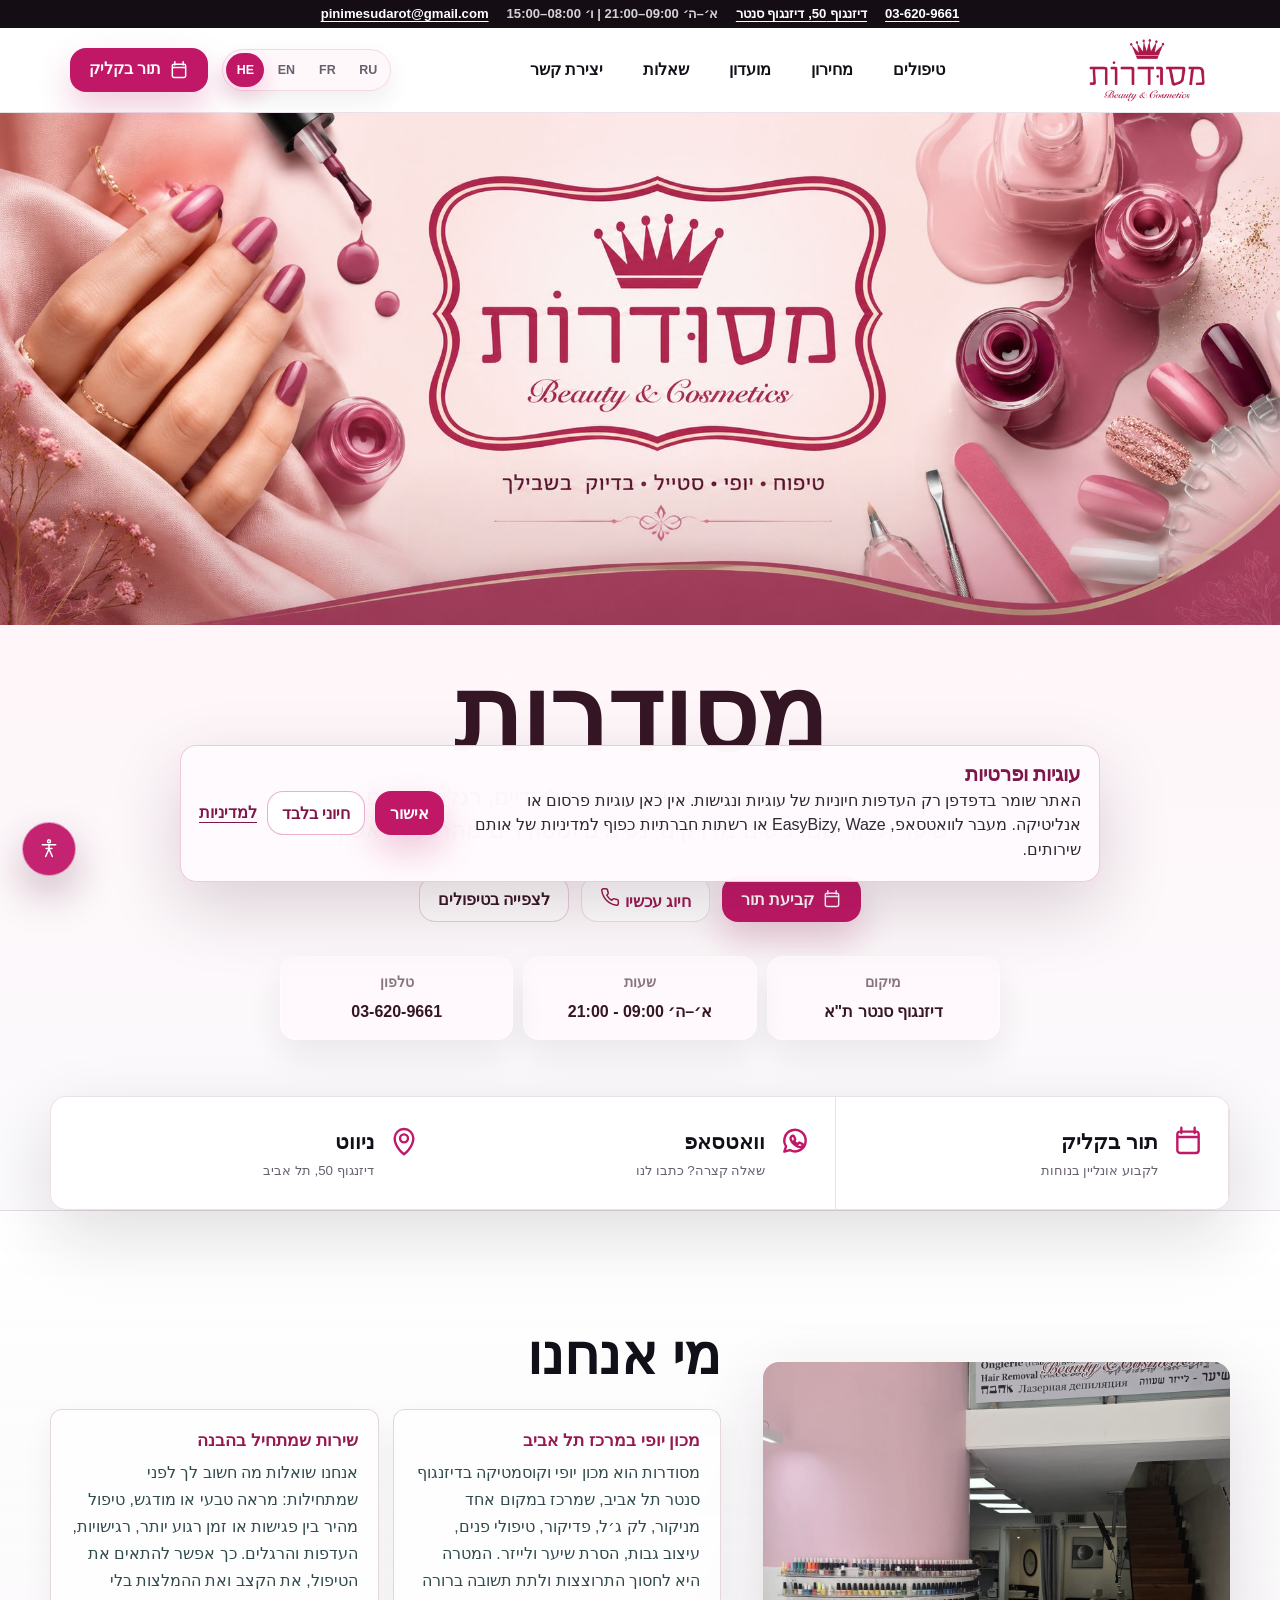
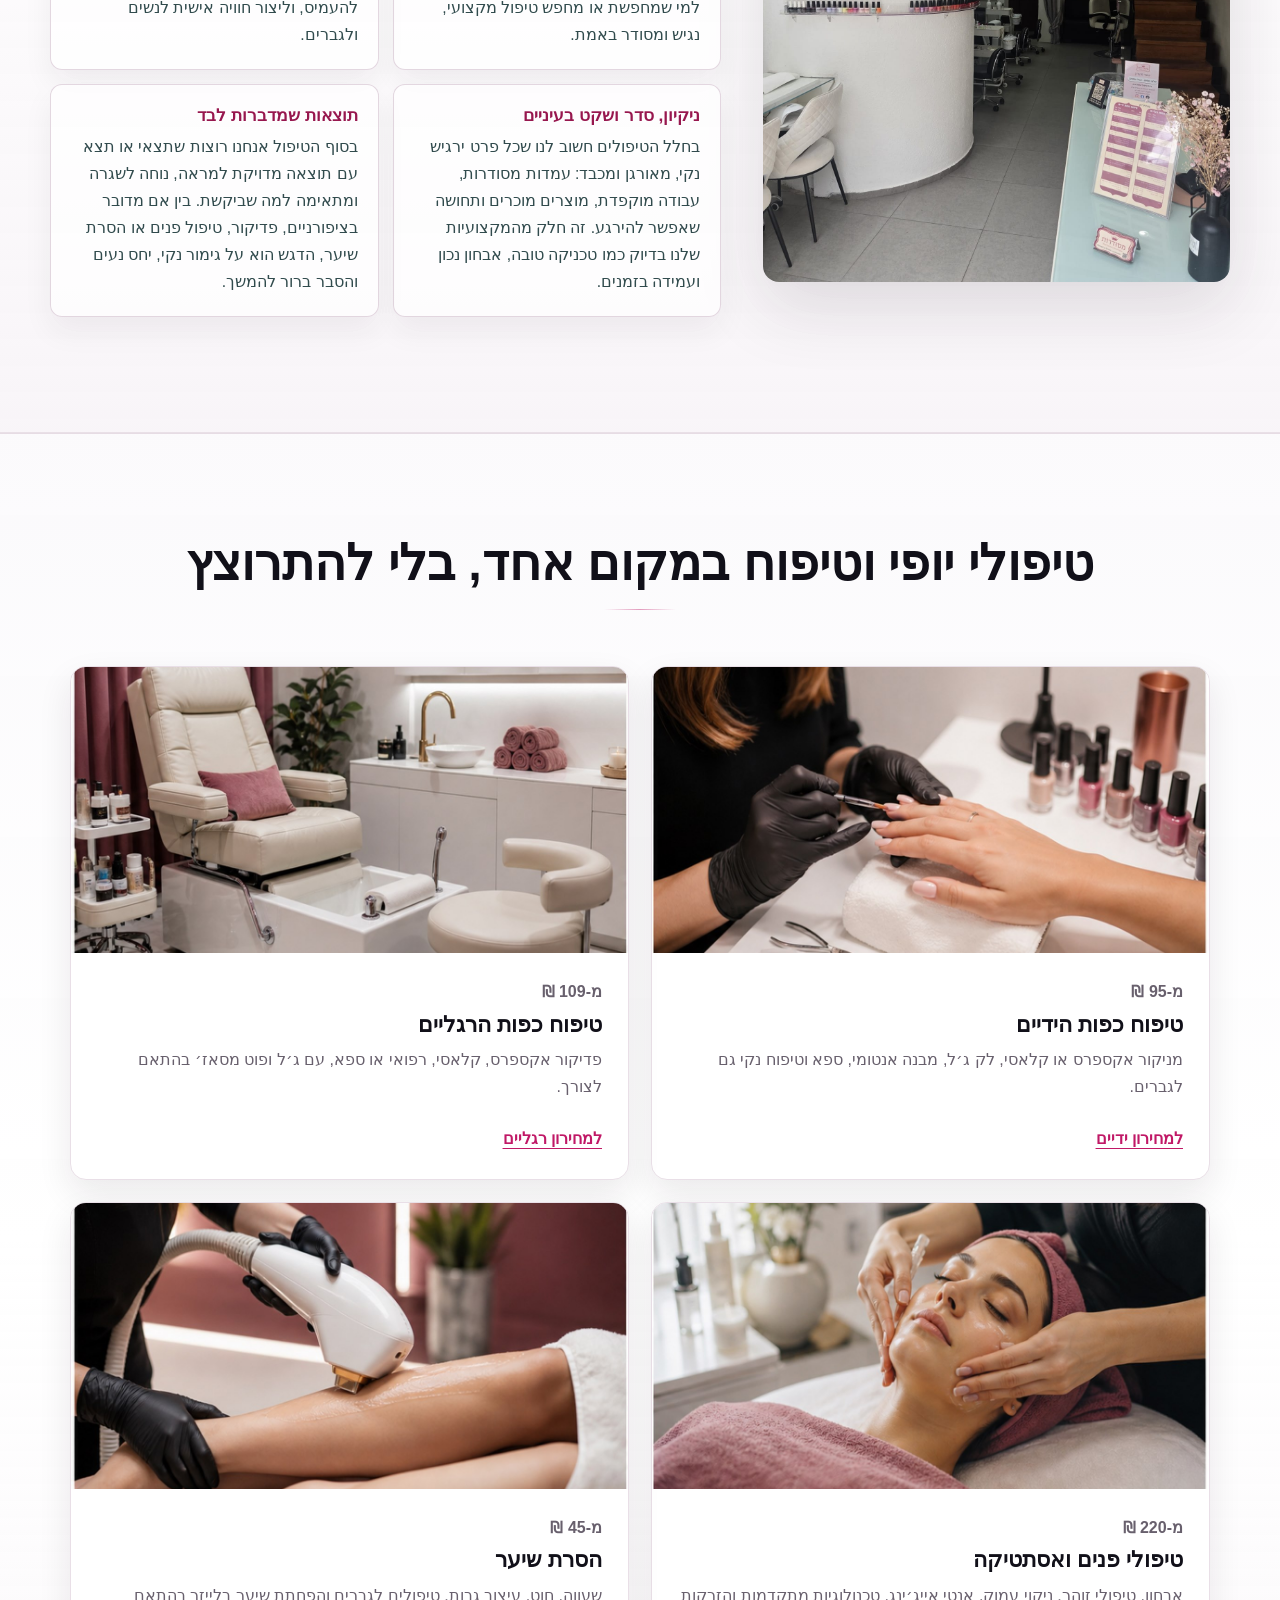
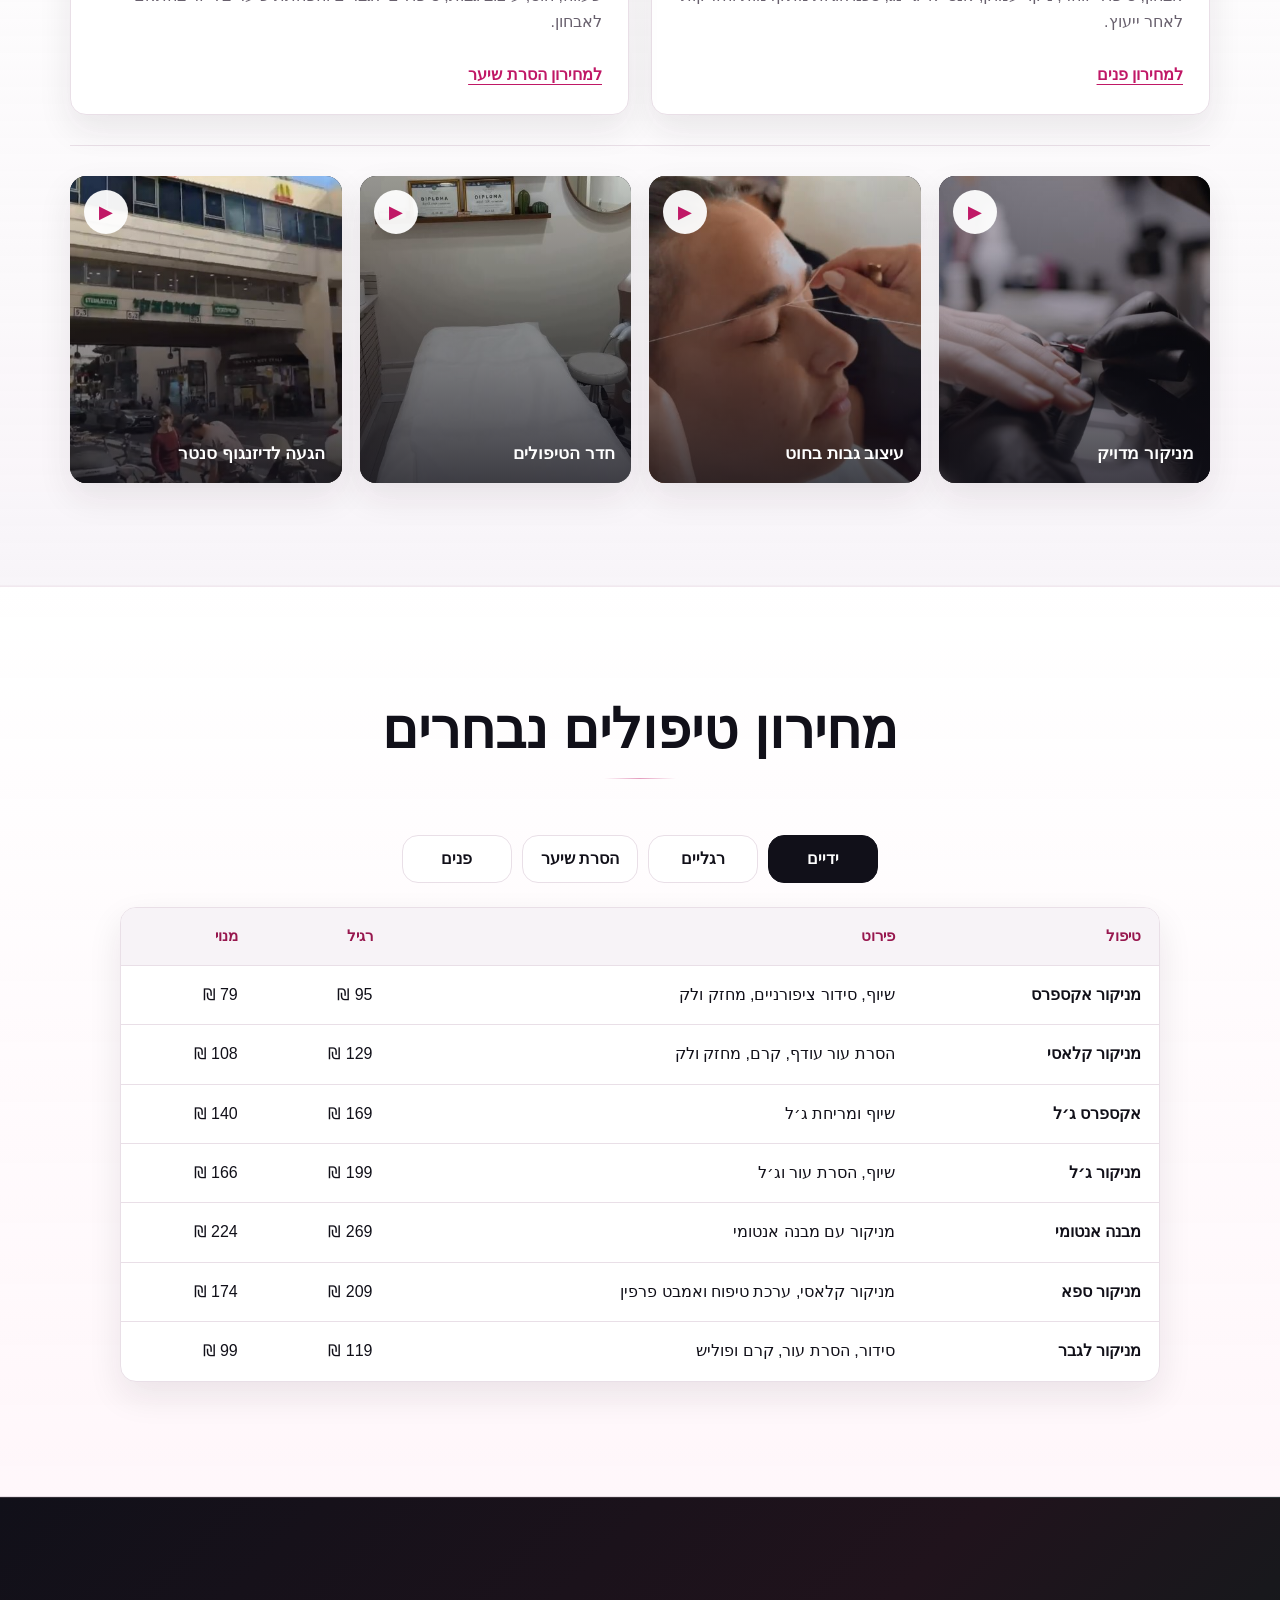
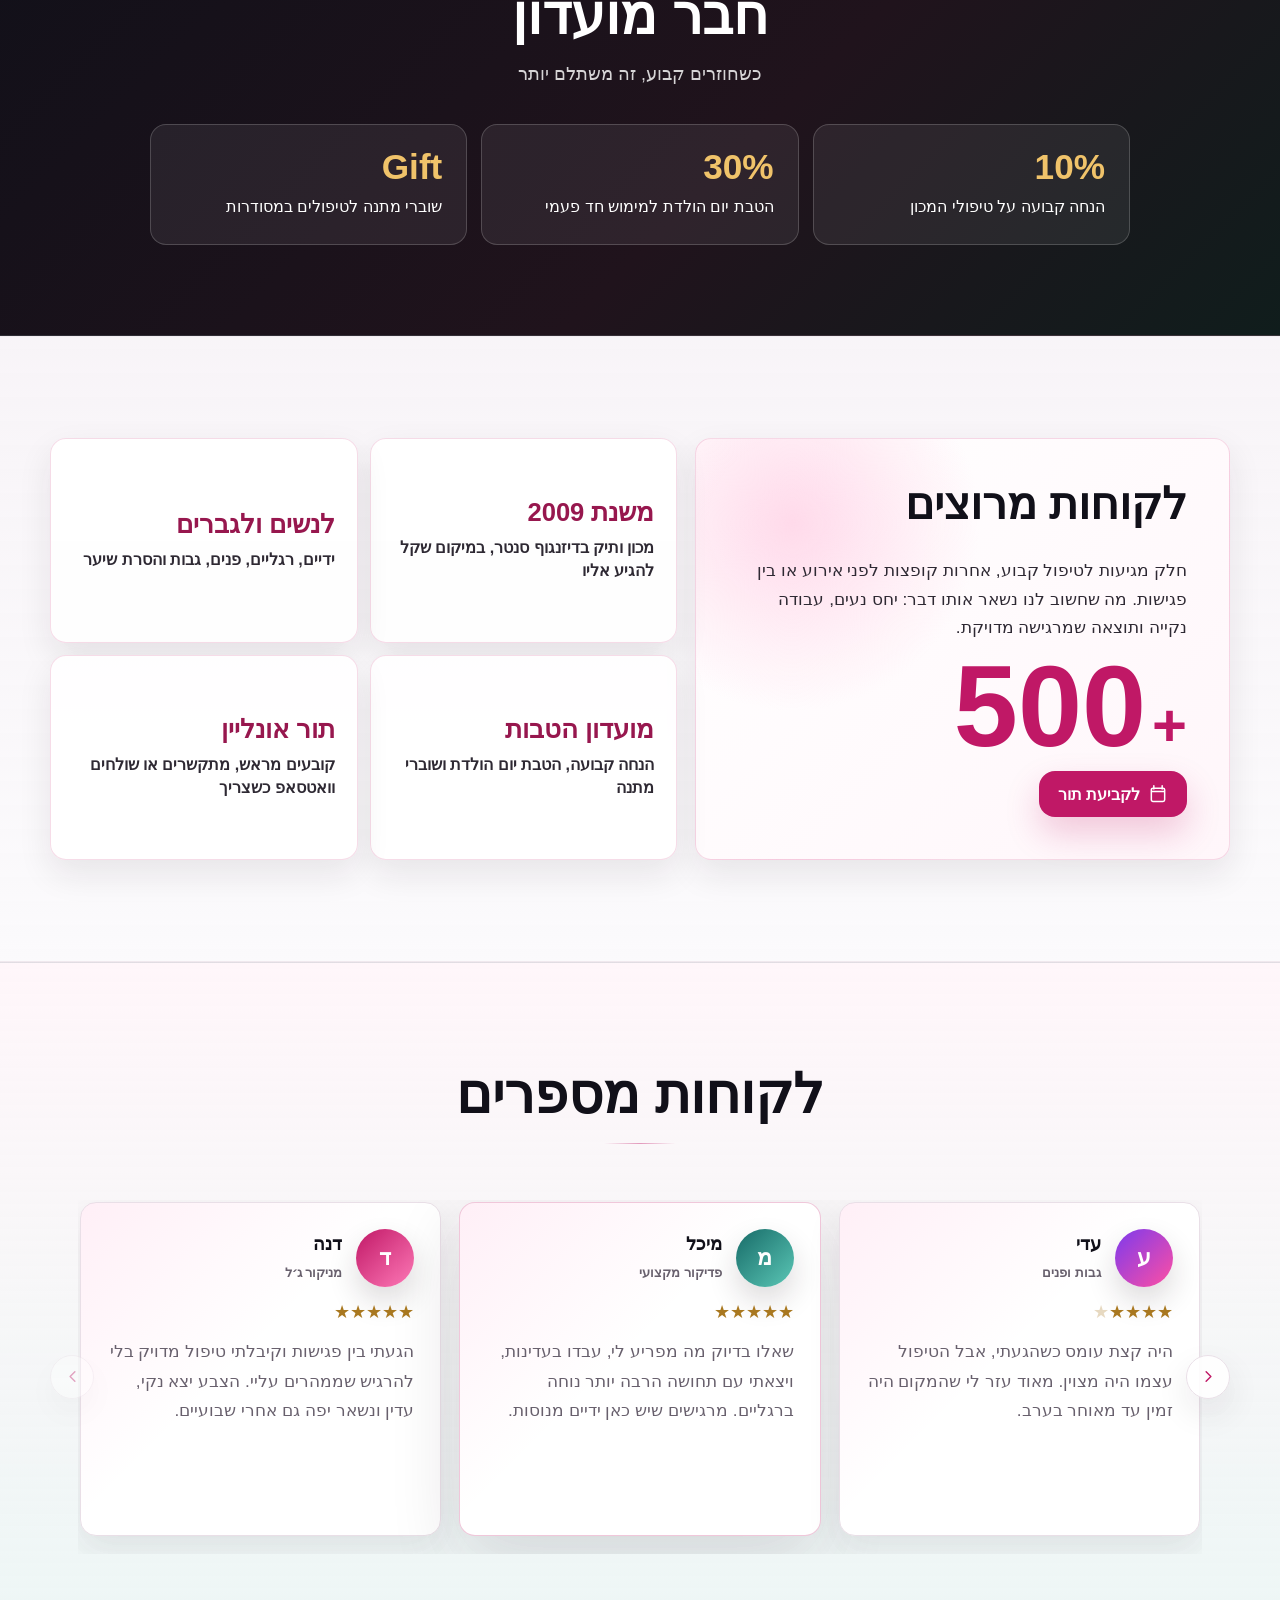
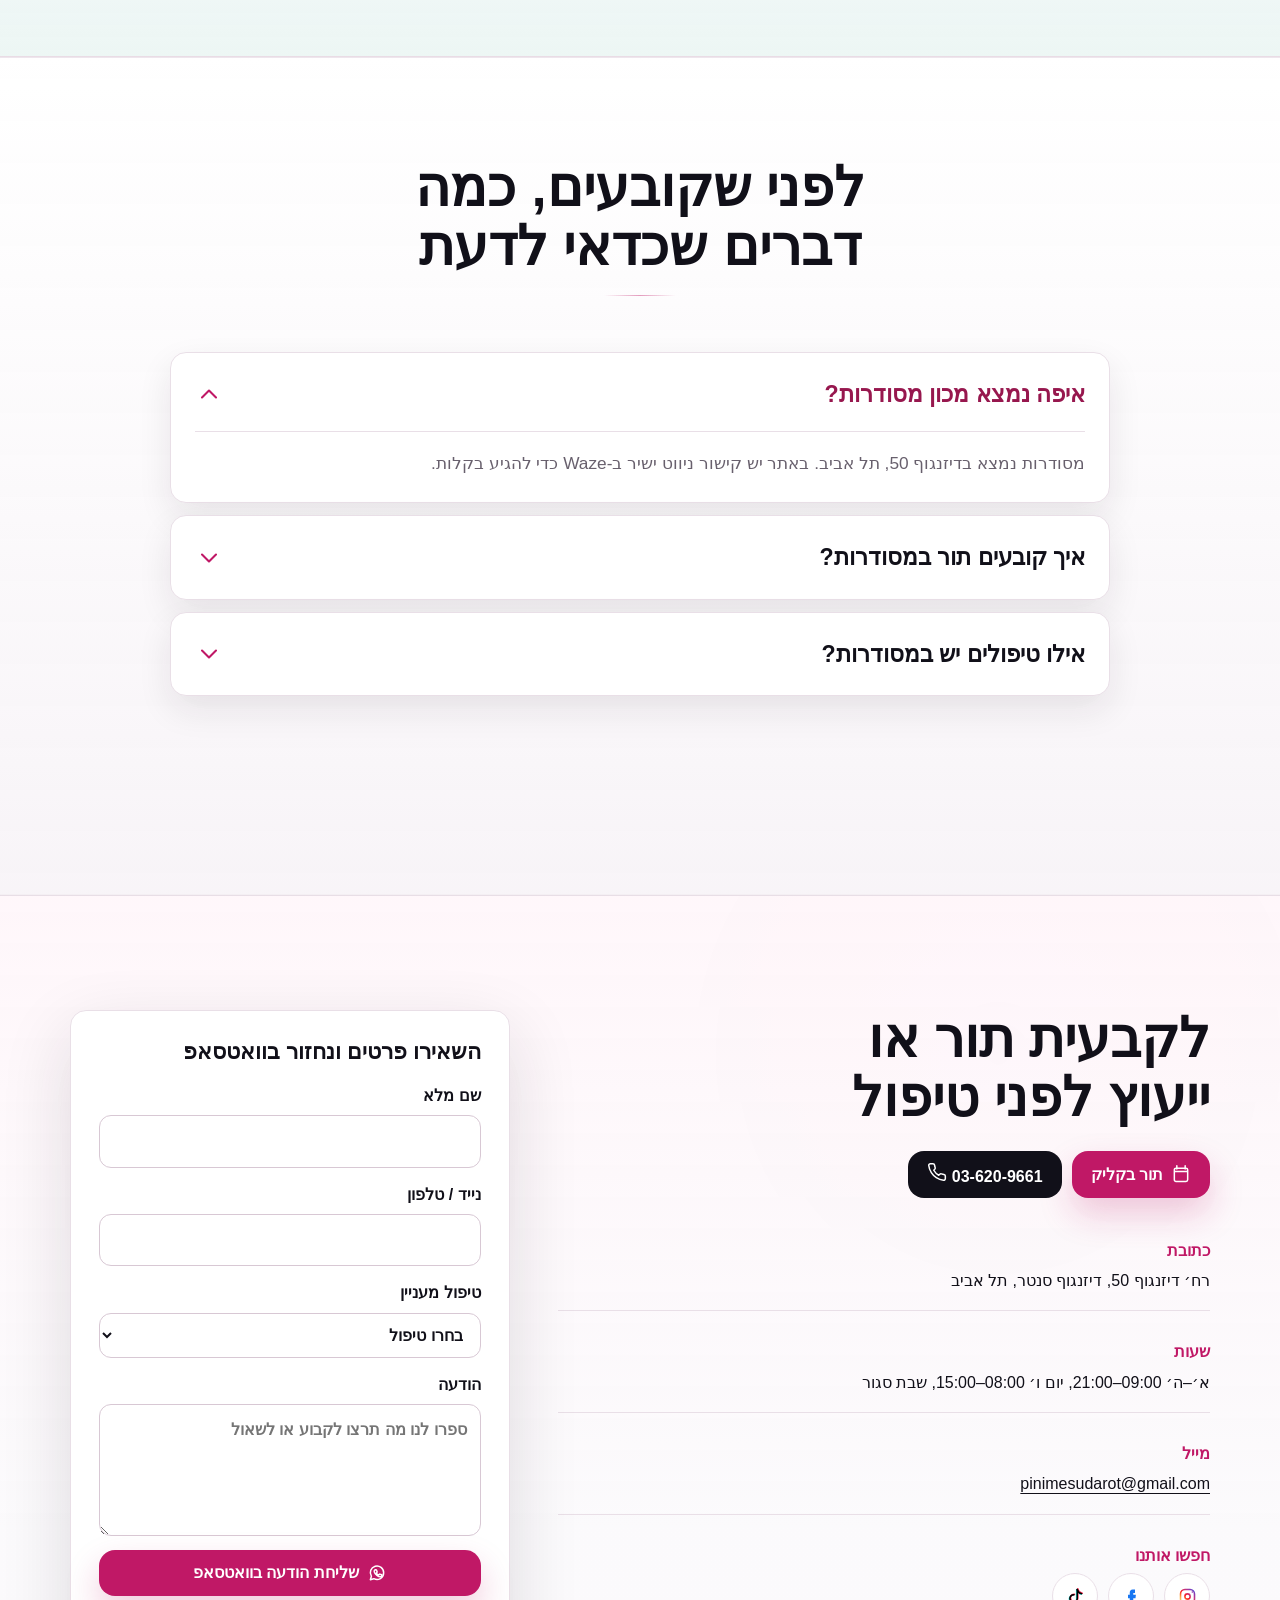
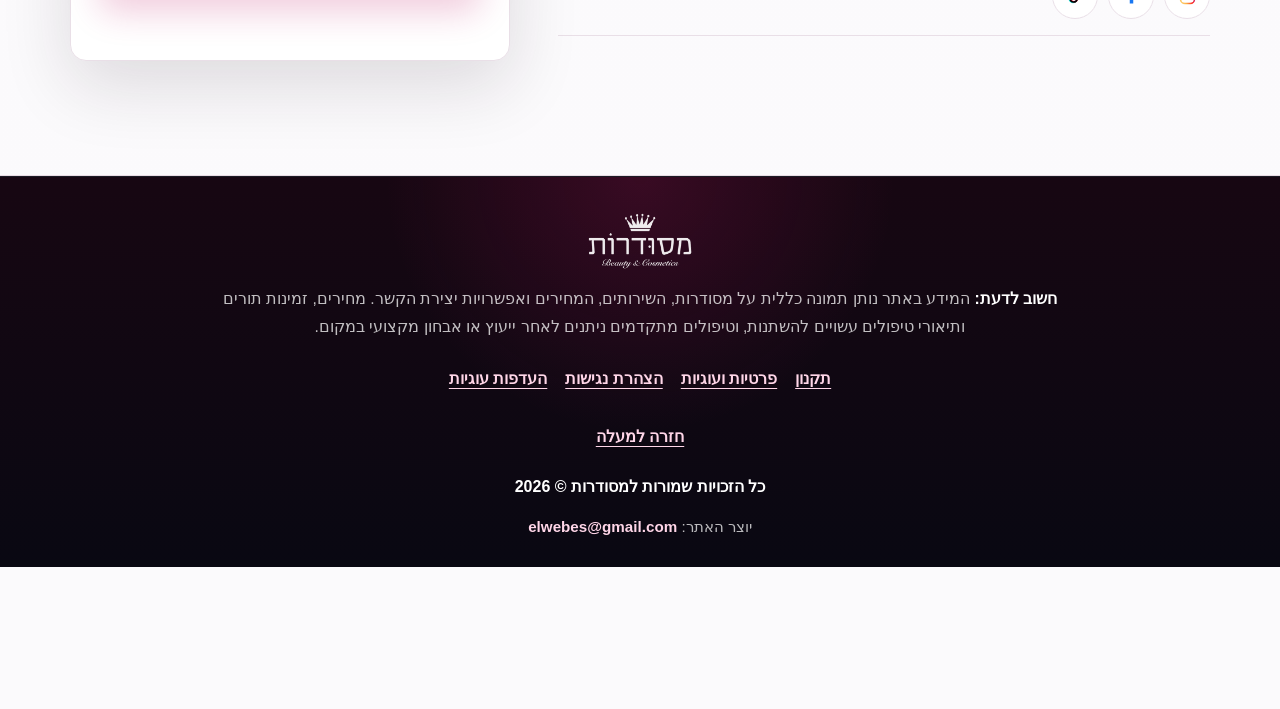
==== index.html @ 557cda4c "changed schedulelink" ====
<!doctype html>
<html lang="he" dir="rtl">
  <head>
    <meta charset="utf-8" />
    <meta name="viewport" content="width=device-width, initial-scale=1" />
    <title>מסודרות | מכון יופי וקוסמטיקה בדיזנגוף סנטר</title>
    <meta
      name="description"
      content="מסודרות Beauty & Cosmetics בדיזנגוף סנטר תל אביב: מניקור, פדיקור, טיפולי פנים, הסרת שיער ולייזר, עם מחירון ברור, ניווט מהיר וקביעת תור אונליין."
    />
    <meta name="robots" content="index, follow, max-image-preview:large" />
    <meta name="format-detection" content="telephone=yes" />
    <meta name="theme-color" content="#c01866" />
    <link
      rel="icon"
      type="image/png"
      href="assets/logo.png"
    />
    <link
      rel="apple-touch-icon"
      href="assets/logo.png"
    />
    <link rel="canonical" href="https://www.mesudarot-il.com/" />
    <link
      rel="alternate"
      hreflang="he"
      href="https://www.mesudarot-il.com/?lang=he"
    />
    <link
      rel="alternate"
      hreflang="en"
      href="https://www.mesudarot-il.com/?lang=en"
    />
    <link
      rel="alternate"
      hreflang="fr"
      href="https://www.mesudarot-il.com/?lang=fr"
    />
    <link
      rel="alternate"
      hreflang="ru"
      href="https://www.mesudarot-il.com/?lang=ru"
    />
    <link
      rel="alternate"
      hreflang="x-default"
      href="https://www.mesudarot-il.com/"
    />
    <meta property="og:locale" content="he_IL" />
    <meta property="og:locale:alternate" content="en_US" />
    <meta property="og:locale:alternate" content="fr_FR" />
    <meta property="og:locale:alternate" content="ru_RU" />
    <meta property="og:type" content="business.business" />
    <meta property="og:site_name" content="מסודרות Beauty & Cosmetics" />
    <meta
      property="og:title"
      content="מסודרות | מכון יופי וקוסמטיקה בדיזנגוף סנטר"
    />
    <meta
      property="og:description"
      content="מכון יופי וקוסמטיקה בתל אביב לטיפולי מניקור, פדיקור, פנים, הסרת שיער ולייזר, עם אפשרות לקביעת תור אונליין."
    />
    <meta property="og:url" content="https://www.mesudarot-il.com/" />
    <meta
      property="og:image"
      content="https://www.mesudarot-il.com/assets/mesudarot-place.jpeg"
    />
    <meta
      property="og:image:alt"
      content="חלל מכון מסודרות בדיזנגוף סנטר תל אביב"
    />
    <meta name="twitter:card" content="summary_large_image" />
    <meta
      name="twitter:title"
      content="מסודרות | מכון יופי וקוסמטיקה בדיזנגוף סנטר"
    />
    <meta
      name="twitter:description"
      content="טיפולי מניקור, פדיקור, פנים, הסרת שיער ולייזר בדיזנגוף סנטר תל אביב."
    />
    <meta
      name="twitter:image"
      content="https://www.mesudarot-il.com/assets/mesudarot-place.jpeg"
    />
    <link rel="stylesheet" href="styles.css?v=20260524-menu-row" />
    <script defer src="i18n.js?v=20260524-menu-row"></script>
    <script defer src="script.js?v=20260524-menu-row"></script>
    <script type="application/ld+json">
      {
        "@context": "https://schema.org",
        "@graph": [
          {
            "@type": "BeautySalon",
            "@id": "https://www.mesudarot-il.com/#business",
            "name": "מסודרות Beauty & Cosmetics",
            "alternateName": "מסודרות",
            "url": "https://www.mesudarot-il.com/",
            "logo": "https://www.mesudarot-il.com/assets/logo.png",
            "image": [
              "https://www.mesudarot-il.com/assets/mesudarot-place.jpeg",
              "https://www.mesudarot-il.com/assets/hero.jpeg",
              "https://www.mesudarot-il.com/assets/generated/service-hands-ai.jpg"
            ],
            "description": "מסודרות הוא מכון יופי וקוסמטיקה בדיזנגוף סנטר תל אביב, עם טיפולי מניקור, פדיקור, פנים, הסרת שיער, לייזר ומועדון הטבות.",
            "telephone": "03-6209661",
            "email": "pinimesudarot@gmail.com",
            "priceRange": "₪₪",
            "address": {
              "@type": "PostalAddress",
              "streetAddress": "דיזנגוף 50, דיזנגוף סנטר",
              "addressLocality": "תל אביב",
              "addressCountry": "IL"
            },
            "geo": {
              "@type": "GeoCoordinates",
              "latitude": 32.0751081,
              "longitude": 34.7749424
            },
            "hasMap": "https://ul.waze.com/ul?place=ChIJacF6ZIBLHRURmZXn_OFNzqs&ll=32.07510810%2C34.77494240&navigate=yes",
            "areaServed": {
              "@type": "City",
              "name": "תל אביב"
            },
            "openingHoursSpecification": [
              {
                "@type": "OpeningHoursSpecification",
                "dayOfWeek": [
                  "Sunday",
                  "Monday",
                  "Tuesday",
                  "Wednesday",
                  "Thursday"
                ],
                "opens": "09:00",
                "closes": "21:00"
              },
              {
                "@type": "OpeningHoursSpecification",
                "dayOfWeek": "Friday",
                "opens": "08:00",
                "closes": "15:00"
              }
            ],
            "makesOffer": [
              {
                "@type": "Offer",
                "itemOffered": { "@type": "Service", "name": "מניקור ולק ג׳ל" }
              },
              {
                "@type": "Offer",
                "itemOffered": { "@type": "Service", "name": "פדיקור" }
              },
              {
                "@type": "Offer",
                "itemOffered": {
                  "@type": "Service",
                  "name": "טיפולי פנים וקוסמטיקה"
                }
              },
              {
                "@type": "Offer",
                "itemOffered": {
                  "@type": "Service",
                  "name": "הסרת שיער ולייזר"
                }
              }
            ],
            "sameAs": [
              "https://www.instagram.com/mesudarot_tel_aviv/",
              "https://www.facebook.com/mesudarot.il/",
              "https://www.tiktok.com/@mesudarot_beauty_salon",
              "https://www.youtube.com/channel/UC_KVL5MOTOtQmozoBdE3ufA",
              "https://easy.co.il/page/5495880"
            ]
          },
          {
            "@type": "WebSite",
            "@id": "https://www.mesudarot-il.com/#website",
            "url": "https://www.mesudarot-il.com/",
            "name": "מסודרות Beauty & Cosmetics",
            "inLanguage": "he-IL",
            "publisher": { "@id": "https://www.mesudarot-il.com/#business" }
          },
          {
            "@type": "FAQPage",
            "@id": "https://www.mesudarot-il.com/#faq",
            "inLanguage": "he-IL",
            "mainEntity": [
              {
                "@type": "Question",
                "name": "איפה נמצא מכון מסודרות?",
                "acceptedAnswer": {
                  "@type": "Answer",
                  "text": "מסודרות נמצא בדיזנגוף 50, בתוך דיזנגוף סנטר תל אביב. באתר יש קישור ניווט ישיר ב-Waze כדי להגיע בקלות."
                }
              },
              {
                "@type": "Question",
                "name": "איך קובעים תור במסודרות?",
                "acceptedAnswer": {
                  "@type": "Answer",
                  "text": "אפשר לקבוע תור אונליין דרך כפתור תור בקליק, להתקשר למספר 03-620-9661 או לשלוח לנו הודעת וואטסאפ."
                }
              },
              {
                "@type": "Question",
                "name": "אילו טיפולים יש במסודרות?",
                "acceptedAnswer": {
                  "@type": "Answer",
                  "text": "במסודרות תמצאו מניקור, לק ג׳ל, פדיקור, טיפולי פנים, הסרת שיער, לייזר, עיצוב גבות וטיפולי טיפוח לנשים ולגברים."
                }
              },
              {
                "@type": "Question",
                "name": "מה שעות הפעילות של מסודרות?",
                "acceptedAnswer": {
                  "@type": "Answer",
                  "text": "שעות הפעילות הן ראשון עד חמישי 09:00–21:00, יום שישי 08:00–15:00, ושבת סגור."
                }
              }
            ]
          }
        ]
      }
    </script>
  </head>
  <body>
    <svg class="sprite" aria-hidden="true" focusable="false">
      <defs>
        <linearGradient
          id="instagram-gradient"
          x1="4"
          y1="20"
          x2="20"
          y2="4"
          gradientUnits="userSpaceOnUse"
        >
          <stop offset="0" stop-color="#ffdc80" />
          <stop offset="0.22" stop-color="#fcaf45" />
          <stop offset="0.45" stop-color="#fd1d1d" />
          <stop offset="0.68" stop-color="#c13584" />
          <stop offset="0.86" stop-color="#833ab4" />
          <stop offset="1" stop-color="#405de6" />
        </linearGradient>
      </defs>
      <symbol id="icon-calendar" viewBox="0 0 24 24">
        <path
          d="M7 2v4M17 2v4M4 9h16M6 5h12a2 2 0 0 1 2 2v12a2 2 0 0 1-2 2H6a2 2 0 0 1-2-2V7a2 2 0 0 1 2-2Z"
        />
      </symbol>
      <symbol id="icon-phone" viewBox="0 0 24 24">
        <path
          d="M22 16.9v3a2 2 0 0 1-2.2 2 19.8 19.8 0 0 1-8.6-3.1 19.4 19.4 0 0 1-6-6A19.8 19.8 0 0 1 2.1 4.2 2 2 0 0 1 4.1 2h3a2 2 0 0 1 2 1.7c.1 1 .4 2 .7 2.9a2 2 0 0 1-.5 2.1L8.1 9.9a16 16 0 0 0 6 6l1.2-1.2a2 2 0 0 1 2.1-.5c.9.3 1.9.6 2.9.7a2 2 0 0 1 1.7 2Z"
        />
      </symbol>
      <symbol id="icon-map" viewBox="0 0 24 24">
        <path d="M12 22s7-5.2 7-12a7 7 0 1 0-14 0c0 6.8 7 12 7 12Z" />
        <path d="M12 13a3 3 0 1 0 0-6 3 3 0 0 0 0 6Z" />
      </symbol>
      <symbol id="icon-whatsapp" viewBox="0 0 24 24">
        <path d="M20 11.8a8 8 0 0 1-11.8 7L4 20l1.3-4A8 8 0 1 1 20 11.8Z" />
        <path
          d="M9.3 8.7c.2-.5.5-.6.8-.6h.6c.2 0 .5.1.6.5l.8 1.8c.1.3.1.5-.1.7l-.5.6a.5.5 0 0 0 0 .6c.4.8 1.1 1.5 2.1 2 .2.1.4.1.6-.1l.7-.8c.2-.2.5-.3.8-.1l1.7.8c.4.2.5.4.5.7-.1.7-.8 1.6-1.5 1.7-1 .2-2.6-.2-4.5-1.7-1.7-1.3-2.9-3-3.2-4.2-.2-.8.1-1.6.6-1.9Z"
        />
      </symbol>
      <symbol id="icon-spark" viewBox="0 0 24 24">
        <path
          d="M12 3l1.8 5.2L19 10l-5.2 1.8L12 17l-1.8-5.2L5 10l5.2-1.8L12 3Z"
        />
        <path
          d="M19 15l.8 2.2L22 18l-2.2.8L19 21l-.8-2.2L16 18l2.2-.8L19 15Z"
        />
      </symbol>
      <symbol id="icon-instagram" viewBox="0 0 24 24">
        <rect
          x="4"
          y="4"
          width="16"
          height="16"
          rx="5"
          stroke="url(#instagram-gradient)"
        />
        <path
          d="M9 12a3 3 0 1 0 6 0 3 3 0 0 0-6 0Z"
          stroke="url(#instagram-gradient)"
        />
        <path d="M17.5 6.8h.1" stroke="url(#instagram-gradient)" />
      </symbol>
      <symbol id="icon-facebook" viewBox="0 0 24 24">
        <path
          fill="#1877f2"
          stroke="none"
          d="M14 8h2V4h-2.6C10.9 4 10 5.8 10 7.8V10H8v4h2v6h4v-6h2.6l.4-4h-3V8.5c0-.3.2-.5.5-.5Z"
        />
      </symbol>
      <symbol id="icon-tiktok" viewBox="0 0 24 24">
        <g transform="translate(-.65 .45)" stroke="#25f4ee">
          <path d="M14 4v10.2a4.2 4.2 0 1 1-3.8-4.2" />
          <path d="M14 4c.7 2.7 2.3 4.3 5 4.8" />
        </g>
        <g transform="translate(.65 -.45)" stroke="#fe2c55">
          <path d="M14 4v10.2a4.2 4.2 0 1 1-3.8-4.2" />
          <path d="M14 4c.7 2.7 2.3 4.3 5 4.8" />
        </g>
        <g stroke="#010101">
          <path d="M14 4v10.2a4.2 4.2 0 1 1-3.8-4.2" />
          <path d="M14 4c.7 2.7 2.3 4.3 5 4.8" />
        </g>
      </symbol>
      <symbol id="icon-youtube" viewBox="0 0 24 24">
        <path
          d="M3.8 8.4A3 3 0 0 1 6.6 6h10.8a3 3 0 0 1 2.8 2.4c.4 2.4.4 4.8 0 7.2a3 3 0 0 1-2.8 2.4H6.6a3 3 0 0 1-2.8-2.4 21.9 21.9 0 0 1 0-7.2Z"
        />
        <path d="M10 9.5v5l4-2.5-4-2.5Z" />
      </symbol>
      <symbol id="icon-external" viewBox="0 0 24 24">
        <path d="M14 4h6v6" />
        <path d="M20 4l-9 9" />
        <path d="M20 14v4a2 2 0 0 1-2 2H6a2 2 0 0 1-2-2V6a2 2 0 0 1 2-2h4" />
      </symbol>
      <symbol id="icon-chevron-down" viewBox="0 0 24 24">
        <path d="m6 9 6 6 6-6" />
      </symbol>
      <symbol id="icon-accessibility" viewBox="0 0 24 24">
        <path d="M12 4.5a1.8 1.8 0 1 0 0-3.6 1.8 1.8 0 0 0 0 3.6Z" />
        <path d="M4 7h16" />
        <path d="M12 7v5" />
        <path d="M8 21l4-9 4 9" />
        <path d="M8.5 11.5h7" />
      </symbol>
    </svg>

    <a class="skip-link" href="#main">דלגי לתוכן</a>

    <header class="site-header" id="top">
      <div class="top-strip">
        <a href="tel:036209661">03-620-9661</a>
        <a
          href="https://ul.waze.com/ul?place=ChIJacF6ZIBLHRURmZXn_OFNzqs&amp;ll=32.07510810%2C34.77494240&amp;navigate=yes&amp;utm_campaign=default&amp;utm_source=waze_website&amp;utm_medium=lm_share_location"
          target="_blank"
          rel="noopener"
          >דיזנגוף 50, דיזנגוף סנטר</a
        >
        <span>א׳–ה׳ 09:00–21:00 | ו׳ 08:00–15:00</span>
        <a href="mailto:pinimesudarot@gmail.com">pinimesudarot@gmail.com</a>
      </div>
      <nav class="main-nav" aria-label="ניווט ראשי">
        <a class="brand" href="#top" aria-label="מסודרות דף הבית">
          <img
            src="assets/logo.png"
            width="400"
            height="215"
            alt="מסודרות Beauty & Cosmetics"
          />
        </a>
        <button
          class="menu-toggle"
          type="button"
          aria-expanded="false"
          aria-controls="site-menu"
          aria-label="תפריט"
        >
          <span class="menu-toggle-lines" aria-hidden="true">
            <span></span>
            <span></span>
            <span></span>
          </span>
        </button>
        <div class="nav-links" id="site-menu">
          <a href="#services">טיפולים</a>
          <a href="#prices">מחירון</a>
          <a href="#club">מועדון</a>
          <a href="#faq">שאלות</a>
          <a href="#contact">יצירת קשר</a>
        </div>
        <div class="language-switcher" role="group" aria-label="בחירת שפה">
          <button
            class="language-option active"
            type="button"
            data-language-option="he"
            aria-pressed="true"
          >
            HE
          </button>
          <button
            class="language-option"
            type="button"
            data-language-option="en"
            aria-pressed="false"
          >
            EN
          </button>
          <button
            class="language-option"
            type="button"
            data-language-option="fr"
            aria-pressed="false"
          >
            FR
          </button>
          <button
            class="language-option"
            type="button"
            data-language-option="ru"
            aria-pressed="false"
          >
            RU
          </button>
        </div>
        <a
          class="nav-cta"
          href="https://schedule.easybizy.net/mesudarot"
          target="_blank"
          rel="noopener"
        >
          <svg><use href="#icon-calendar"></use></svg>
          תור בקליק
        </a>
      </nav>
    </header>

    <main id="main">
      <section class="hero" aria-labelledby="hero-title">
        <div class="hero-visual" aria-hidden="true">
          <img
            class="hero-image"
            src="assets/hero.jpeg"
            alt=""
            fetchpriority="high"
            decoding="async"
          />
        </div>
        <div class="hero-vignette" aria-hidden="true"></div>
        <div class="hero-shell">
          <div class="hero-content">
            <h1 id="hero-title">מסודרות</h1>
            <p class="hero-copy">
              מכון יופי וקוסמטיקה בדיזנגוף סנטר, עם טיפולי ידיים, רגליים, פנים,
              הסרת שיער ולייזר שמרגישים מדויקים, נעימים ומסודרים מהרגע הראשון.
            </p>
            <div class="hero-actions" aria-label="פעולות מהירות">
              <a
                class="button primary"
                href="https://schedule.easybizy.net/mesudarot"
                target="_blank"
                rel="noopener"
              >
                <svg><use href="#icon-calendar"></use></svg>
                קביעת תור
              </a>
              <a class="button light" href="tel:036209661">
                <svg><use href="#icon-phone"></use></svg>
                חיוג עכשיו
              </a>
              <a class="button outline" href="#services">לצפייה בטיפולים</a>
            </div>
            <dl class="hero-highlights" aria-label="פרטי מסודרות">
              <div>
                <dt>מיקום</dt>
                <dd>דיזנגוף סנטר ת"א</dd>
              </div>
              <div>
                <dt>שעות</dt>
                <dd>א׳–ה׳ 09:00 - 21:00</dd>
              </div>
              <div>
                <dt>טלפון</dt>
                <dd>03-620-9661</dd>
              </div>
            </dl>
          </div>
        </div>
      </section>

      <section class="quick-actions" aria-label="קיצורי קשר">
        <a
          href="https://schedule.easybizy.net/mesudarot"
          target="_blank"
          rel="noopener"
        >
          <svg><use href="#icon-calendar"></use></svg>
          <span>תור בקליק</span>
          <small>לקבוע אונליין בנוחות</small>
        </a>
        <a
          href="https://api.whatsapp.com/send?phone=972526086083"
          target="_blank"
          rel="noopener"
        >
          <svg><use href="#icon-whatsapp"></use></svg>
          <span>וואטסאפ</span>
          <small>שאלה קצרה? כתבו לנו</small>
        </a>
        <a
          href="https://ul.waze.com/ul?place=ChIJacF6ZIBLHRURmZXn_OFNzqs&amp;ll=32.07510810%2C34.77494240&amp;navigate=yes&amp;utm_campaign=default&amp;utm_source=waze_website&amp;utm_medium=lm_share_location"
          target="_blank"
          rel="noopener"
        >
          <svg><use href="#icon-map"></use></svg>
          <span>ניווט</span>
          <small>דיזנגוף 50, תל אביב</small>
        </a>
      </section>

      <section class="experience" aria-labelledby="experience-title">
        <div class="experience-media">
          <img
            src="assets/mesudarot-place.jpeg"
            width="1024"
            height="768"
            alt="חלל מכון מסודרות בדיזנגוף סנטר"
            loading="lazy"
            decoding="async"
          />
        </div>
        <div class="experience-copy">
          <h2 id="experience-title">מי אנחנו</h2>
          <div class="about-card-grid">
            <article class="about-card">
              <h3>מכון יופי במרכז תל אביב</h3>
              <p>
                מסודרות הוא מכון יופי וקוסמטיקה בדיזנגוף סנטר תל אביב, שמרכז
                במקום אחד מניקור, לק ג׳ל, פדיקור, טיפולי פנים, עיצוב גבות, הסרת
                שיער ולייזר. המטרה היא לחסוך התרוצצות ולתת תשובה ברורה למי
                שמחפשת או מחפש טיפול מקצועי, נגיש ומסודר באמת.
              </p>
            </article>
            <article class="about-card">
              <h3>שירות שמתחיל בהבנה</h3>
              <p>
                אנחנו שואלות מה חשוב לך לפני שמתחילות: מראה טבעי או מודגש, טיפול
                מהיר בין פגישות או זמן רגוע יותר, רגישויות, העדפות והרגלים. כך
                אפשר להתאים את הטיפול, את הקצב ואת ההמלצות בלי להעמיס, וליצור
                חוויה אישית לנשים ולגברים.
              </p>
            </article>
            <article class="about-card">
              <h3>ניקיון, סדר ושקט בעיניים</h3>
              <p>
                בחלל הטיפולים חשוב לנו שכל פרט ירגיש נקי, מאורגן ומכבד: עמדות
                מסודרות, עבודה מוקפדת, מוצרים מוכרים ותחושה שאפשר להירגע. זה חלק
                מהמקצועיות שלנו בדיוק כמו טכניקה טובה, אבחון נכון ועמידה בזמנים.
              </p>
            </article>
            <article class="about-card">
              <h3>תוצאות שמדברות לבד</h3>
              <p>
                בסוף הטיפול אנחנו רוצות שתצאי או תצא עם תוצאה מדויקת למראה, נוחה
                לשגרה ומתאימה למה שביקשת. בין אם מדובר בציפורניים, פדיקור, טיפול
                פנים או הסרת שיער, הדגש הוא על גימור נקי, יחס נעים והסבר ברור
                להמשך.
              </p>
            </article>
          </div>
        </div>
      </section>

      <section
        class="section services"
        id="services"
        aria-labelledby="services-title"
      >
        <div class="section-heading service-heading">
          <h2 id="services-title">טיפולי יופי וטיפוח במקום אחד, בלי להתרוצץ</h2>
        </div>
        <div class="service-grid">
          <article class="service-card">
            <img
              src="assets/generated/service-hands-ai.jpg"
              width="1200"
              height="675"
              alt="תמונת המחשה של טיפול מניקור ולק ג׳ל"
              loading="eager"
              decoding="async"
            />
            <div>
              <p class="service-kicker">מ-95 ₪</p>
              <h3>טיפוח כפות הידיים</h3>
              <p>
                מניקור אקספרס או קלאסי, לק ג׳ל, מבנה אנטומי, ספא וטיפוח נקי גם
                לגברים.
              </p>
              <a href="#prices" data-jump-tab="hands">למחירון ידיים</a>
            </div>
          </article>
          <article class="service-card">
            <img
              src="assets/generated/service-feet-ai.jpg"
              width="1200"
              height="675"
              alt="תמונת המחשה של חדר פדיקור נקי ומזמין"
              loading="eager"
              decoding="async"
            />
            <div>
              <p class="service-kicker">מ-109 ₪</p>
              <h3>טיפוח כפות הרגליים</h3>
              <p>
                פדיקור אקספרס, קלאסי, רפואי או ספא, עם ג׳ל ופוט מסאז׳ בהתאם
                לצורך.
              </p>
              <a href="#prices" data-jump-tab="feet">למחירון רגליים</a>
            </div>
          </article>
          <article class="service-card">
            <img
              src="assets/generated/service-face-ai.jpg"
              width="1200"
              height="675"
              alt="תמונת המחשה של טיפול פנים רגוע"
              loading="eager"
              decoding="async"
            />
            <div>
              <p class="service-kicker">מ-220 ₪</p>
              <h3>טיפולי פנים ואסתטיקה</h3>
              <p>
                אבחון, טיפולי זוהר, ניקוי עמוק, אנטי אייג׳ינג, טכנולוגיות
                מתקדמות והזרקות לאחר ייעוץ.
              </p>
              <a href="#prices" data-jump-tab="face">למחירון פנים</a>
            </div>
          </article>
          <article class="service-card">
            <img
              src="assets/generated/service-hair-ai.jpg"
              width="1200"
              height="675"
              alt="תמונת המחשה של טיפול הסרת שיער במכשור אסתטי"
              loading="eager"
              decoding="async"
            />
            <div>
              <p class="service-kicker">מ-45 ₪</p>
              <h3>הסרת שיער</h3>
              <p>
                שעווה, חוט, עיצוב גבות, טיפולים לגברים והפחתת שיער בלייזר בהתאם
                לאבחון.
              </p>
              <a href="#prices" data-jump-tab="hair">למחירון הסרת שיער</a>
            </div>
          </article>
        </div>
        <div
          class="service-reel"
          id="studio"
          aria-label="סרטוני טיפולים מהסטודיו"
        >
          <div class="reel-grid featured-reel">
            <button
              class="reel-card"
              type="button"
              data-video="assets/studio/studio-02.mov"
              aria-label="פתיחת סרטון מניקור מדויק"
            >
              <img
                src="assets/studio/poster-02.jpg"
                width="720"
                height="1280"
                alt=""
                loading="lazy"
                decoding="async"
              />
              <span>מניקור מדויק</span>
            </button>
            <button
              class="reel-card"
              type="button"
              data-video="assets/studio/studio-16.mov"
              aria-label="פתיחת סרטון עיצוב גבות בחוט"
            >
              <img
                src="assets/studio/poster-16.jpg"
                width="720"
                height="1280"
                alt=""
                loading="lazy"
                decoding="async"
              />
              <span>עיצוב גבות בחוט</span>
            </button>
            <button
              class="reel-card"
              type="button"
              data-video="assets/studio/studio-15.mov"
              aria-label="פתיחת סרטון חדר הטיפולים"
            >
              <img
                src="assets/studio/poster-15.jpg"
                width="720"
                height="1280"
                alt=""
                loading="lazy"
                decoding="async"
              />
              <span>חדר הטיפולים</span>
            </button>
            <button
              class="reel-card"
              type="button"
              data-video="assets/studio/studio-13.mov"
              aria-label="פתיחת סרטון הגעה לדיזנגוף סנטר"
            >
              <img
                src="assets/studio/poster-13.jpg"
                width="720"
                height="1280"
                alt=""
                loading="lazy"
                decoding="async"
              />
              <span>הגעה לדיזנגוף סנטר</span>
            </button>
          </div>
        </div>
      </section>

      <section
        class="section prices"
        id="prices"
        aria-labelledby="prices-title"
      >
        <div class="section-heading compact">
          <h2 id="prices-title">מחירון טיפולים נבחרים</h2>
        </div>
        <div class="tabs" role="tablist" aria-label="בחירת מחירון">
          <button
            class="tab active"
            id="tab-hands"
            type="button"
            role="tab"
            aria-selected="true"
            aria-controls="panel-hands"
            tabindex="0"
            data-tab="hands"
          >
            ידיים
          </button>
          <button
            class="tab"
            id="tab-feet"
            type="button"
            role="tab"
            aria-selected="false"
            aria-controls="panel-feet"
            tabindex="-1"
            data-tab="feet"
          >
            רגליים
          </button>
          <button
            class="tab"
            id="tab-hair"
            type="button"
            role="tab"
            aria-selected="false"
            aria-controls="panel-hair"
            tabindex="-1"
            data-tab="hair"
          >
            הסרת שיער
          </button>
          <button
            class="tab"
            id="tab-face"
            type="button"
            role="tab"
            aria-selected="false"
            aria-controls="panel-face"
            tabindex="-1"
            data-tab="face"
          >
            פנים
          </button>
        </div>

        <div
          class="tab-panel active"
          id="panel-hands"
          role="tabpanel"
          tabindex="0"
          aria-labelledby="tab-hands"
        >
          <table>
            <thead>
              <tr>
                <th>טיפול</th>
                <th>פירוט</th>
                <th>רגיל</th>
                <th>מנוי</th>
              </tr>
            </thead>
            <tbody>
              <tr>
                <td>מניקור אקספרס</td>
                <td>שיוף, סידור ציפורניים, מחזק ולק</td>
                <td>95 ₪</td>
                <td>79 ₪</td>
              </tr>
              <tr>
                <td>מניקור קלאסי</td>
                <td>הסרת עור עודף, קרם, מחזק ולק</td>
                <td>129 ₪</td>
                <td>108 ₪</td>
              </tr>
              <tr>
                <td>אקספרס ג׳ל</td>
                <td>שיוף ומריחת ג׳ל</td>
                <td>169 ₪</td>
                <td>140 ₪</td>
              </tr>
              <tr>
                <td>מניקור ג׳ל</td>
                <td>שיוף, הסרת עור וג׳ל</td>
                <td>199 ₪</td>
                <td>166 ₪</td>
              </tr>
              <tr>
                <td>מבנה אנטומי</td>
                <td>מניקור עם מבנה אנטומי</td>
                <td>269 ₪</td>
                <td>224 ₪</td>
              </tr>
              <tr>
                <td>מניקור ספא</td>
                <td>מניקור קלאסי, ערכת טיפוח ואמבט פרפין</td>
                <td>209 ₪</td>
                <td>174 ₪</td>
              </tr>
              <tr>
                <td>מניקור לגבר</td>
                <td>סידור, הסרת עור, קרם ופוליש</td>
                <td>119 ₪</td>
                <td>99 ₪</td>
              </tr>
            </tbody>
          </table>
        </div>

        <div
          class="tab-panel"
          id="panel-feet"
          role="tabpanel"
          tabindex="0"
          aria-labelledby="tab-feet"
          hidden
        >
          <table>
            <thead>
              <tr>
                <th>טיפול</th>
                <th>פירוט</th>
                <th>רגיל</th>
                <th>מנוי</th>
              </tr>
            </thead>
            <tbody>
              <tr>
                <td>פדיקור אקספרס</td>
                <td>שיוף וסידור ציפורניים, מחזק ולק</td>
                <td>109 ₪</td>
                <td>90 ₪</td>
              </tr>
              <tr>
                <td>פדיקור מסודרות</td>
                <td>טיפול בציפורניים ללא כף הרגל</td>
                <td>169 ₪</td>
                <td>140 ₪</td>
              </tr>
              <tr>
                <td>פדיקור קלאסי</td>
                <td>טיפול מלא בכפות הרגליים</td>
                <td>229 ₪</td>
                <td>190 ₪</td>
              </tr>
              <tr>
                <td>פדיקור רפואי</td>
                <td>פטרת, יבלות וציפורניים חודרניות לפי צורך</td>
                <td>259 ₪</td>
                <td>216 ₪</td>
              </tr>
              <tr>
                <td>פדיקור ספא</td>
                <td>קלאסי, פילינג, קרמים, פרפין ועיסוי קל</td>
                <td>309 ₪</td>
                <td>258 ₪</td>
              </tr>
              <tr>
                <td>פדיקור ג׳ל קלאסי</td>
                <td>טיפול מלא בכפות הרגליים וג׳ל</td>
                <td>299 ₪</td>
                <td>249 ₪</td>
              </tr>
              <tr>
                <td>פדיקור לגבר</td>
                <td>טיפול מלא, פילינג, עיסוי קל ופוליש</td>
                <td>209 ₪</td>
                <td>174 ₪</td>
              </tr>
            </tbody>
          </table>
        </div>

        <div
          class="tab-panel"
          id="panel-hair"
          role="tabpanel"
          tabindex="0"
          aria-labelledby="tab-hair"
          hidden
        >
          <table>
            <thead>
              <tr>
                <th>טיפול</th>
                <th>פירוט</th>
                <th>רגיל</th>
                <th>מנוי</th>
              </tr>
            </thead>
            <tbody>
              <tr>
                <td>הסרת שיער בלייזר</td>
                <td>מכשור מתקדם לאחר אבחון עור ושיער</td>
                <td>פרטים במקום</td>
                <td>פרטים במקום</td>
              </tr>
              <tr>
                <td>חצי רגל</td>
                <td>שעווה לנשים</td>
                <td>119 ₪</td>
                <td>99 ₪</td>
              </tr>
              <tr>
                <td>רגל שלמה</td>
                <td>שעווה לנשים</td>
                <td>169 ₪</td>
                <td>141 ₪</td>
              </tr>
              <tr>
                <td>יד שלמה</td>
                <td>שעווה לנשים</td>
                <td>129 ₪</td>
                <td>108 ₪</td>
              </tr>
              <tr>
                <td>בית שחי</td>
                <td>שעווה</td>
                <td>89 ₪</td>
                <td>74 ₪</td>
              </tr>
              <tr>
                <td>גב וכתפיים לגבר</td>
                <td>שעווה לגברים</td>
                <td>195 ₪</td>
                <td>162 ₪</td>
              </tr>
              <tr>
                <td>עיצוב גבות</td>
                <td>שעווה או חוט</td>
                <td>95 ₪</td>
                <td>79 ₪</td>
              </tr>
              <tr>
                <td>שפם או סנטר</td>
                <td>שעווה או חוט</td>
                <td>45 ₪</td>
                <td>38 ₪</td>
              </tr>
            </tbody>
          </table>
        </div>

        <div
          class="tab-panel"
          id="panel-face"
          role="tabpanel"
          tabindex="0"
          aria-labelledby="tab-face"
          hidden
        >
          <table>
            <thead>
              <tr>
                <th>טיפול</th>
                <th>משך או פירוט</th>
                <th>מחיר</th>
                <th>הערה</th>
              </tr>
            </thead>
            <tbody>
              <tr>
                <td>טיפול אקספרס</td>
                <td>30 דקות</td>
                <td>220 ₪</td>
                <td></td>
              </tr>
              <tr>
                <td>טיפול זוהר</td>
                <td>50 דקות</td>
                <td>300 ₪</td>
                <td></td>
              </tr>
              <tr>
                <td>טיפול קלאסי</td>
                <td>עד 75 דקות כולל ניקוי עמוק</td>
                <td>480 ₪</td>
                <td></td>
              </tr>
              <tr>
                <td>אנטי אייג׳ינג</td>
                <td>טיפול ייעודי לעור בוגר</td>
                <td>550 ₪</td>
                <td></td>
              </tr>
              <tr>
                <td>אקנה נוער</td>
                <td>התאמה לפי מצב העור</td>
                <td>480 ₪</td>
                <td></td>
              </tr>
              <tr>
                <td>טיפולים טכנולוגיים</td>
                <td>חידוש עור, גוון אחיד, מיצוק והרמה</td>
                <td>לאחר ייעוץ</td>
                <td>אבחון במקום</td>
              </tr>
              <tr>
                <td>הזרקות</td>
                <td>בוטוקס או חומצה היאלורונית</td>
                <td>לאחר ייעוץ</td>
                <td>אבחון במקום</td>
              </tr>
            </tbody>
          </table>
        </div>
      </section>

      <section class="club" id="club" aria-labelledby="club-title">
        <div class="club-heading">
          <h2 id="club-title">חבר מועדון</h2>
          <p>כשחוזרים קבוע, זה משתלם יותר</p>
        </div>
        <div class="benefits">
          <article>
            <strong>10%</strong><span>הנחה קבועה על טיפולי המכון</span>
          </article>
          <article>
            <strong>30%</strong><span>הטבת יום הולדת למימוש חד פעמי</span>
          </article>
          <article>
            <strong>Gift</strong><span>שוברי מתנה לטיפולים במסודרות</span>
          </article>
        </div>
      </section>

      <section class="social-proof" aria-labelledby="social-proof-title">
        <div class="social-proof-main">
          <h2 id="social-proof-title">לקוחות מרוצים</h2>
          <p>
            חלק מגיעות לטיפול קבוע, אחרות קופצות לפני אירוע או בין פגישות. מה
            שחשוב לנו נשאר אותו דבר: יחס נעים, עבודה נקייה ותוצאה שמרגישה
            מדויקת.
          </p>
          <div
            class="happy-counter"
            aria-label="500 פלוס מטופלות ומטופלים מרוצים"
          >
            <span class="count-up" data-count="500">500</span><span>+</span>
          </div>
          <a
            class="button primary"
            href="https://schedule.easybizy.net/mesudarot"
            target="_blank"
            rel="noopener"
          >
            <svg><use href="#icon-calendar"></use></svg>
            לקביעת תור
          </a>
        </div>
        <div class="social-proof-points" aria-label="סיבות לבחור במסודרות">
          <article>
            <strong>משנת 2009</strong>
            <span>מכון ותיק בדיזנגוף סנטר, במיקום שקל להגיע אליו</span>
          </article>
          <article>
            <strong>לנשים ולגברים</strong>
            <span>ידיים, רגליים, פנים, גבות והסרת שיער</span>
          </article>
          <article>
            <strong>מועדון הטבות</strong>
            <span>הנחה קבועה, הטבת יום הולדת ושוברי מתנה</span>
          </article>
          <article>
            <strong>תור אונליין</strong>
            <span>קובעים מראש, מתקשרים או שולחים וואטסאפ כשצריך</span>
          </article>
        </div>
      </section>

      <section class="reviews" aria-labelledby="reviews-title">
        <div class="section-heading compact">
          <h2 id="reviews-title">לקוחות מספרים</h2>
        </div>
        <div class="review-carousel" data-reviews-carousel>
          <div class="review-controls" aria-label="דפדוף בין ביקורות">
            <button
              class="review-control review-control-prev"
              type="button"
              data-reviews-prev
              aria-label="ביקורת קודמת"
            >
              <svg aria-hidden="true">
                <use href="#icon-chevron-down"></use>
              </svg>
            </button>
            <button
              class="review-control review-control-next"
              type="button"
              data-reviews-next
              aria-label="ביקורת הבאה"
            >
              <svg aria-hidden="true">
                <use href="#icon-chevron-down"></use>
              </svg>
            </button>
          </div>
          <div class="review-grid" tabindex="0" aria-label="ביקורות לקוחות">
            <article class="review-card">
              <div class="review-head">
                <span class="review-avatar avatar-rose" aria-hidden="true"
                  >ד</span
                >
                <div>
                  <strong>דנה</strong>
                  <small>מניקור ג׳ל</small>
                </div>
              </div>
              <span class="stars" aria-label="דירוג 5 מתוך 5">★★★★★</span>
              <p>
                הגעתי בין פגישות וקיבלתי טיפול מדויק בלי להרגיש שממהרים עליי.
                הצבע יצא נקי, עדין ונשאר יפה גם אחרי שבועיים.
              </p>
            </article>
            <article class="review-card featured">
              <div class="review-head">
                <span class="review-avatar avatar-teal" aria-hidden="true"
                  >מ</span
                >
                <div>
                  <strong>מיכל</strong>
                  <small>פדיקור מקצועי</small>
                </div>
              </div>
              <span class="stars" aria-label="דירוג 5 מתוך 5">★★★★★</span>
              <p>
                שאלו בדיוק מה מפריע לי, עבדו בעדינות, ויצאתי עם תחושה הרבה יותר
                נוחה ברגליים. מרגישים שיש כאן ידיים מנוסות.
              </p>
            </article>
            <article class="review-card">
              <div class="review-head">
                <span class="review-avatar avatar-violet" aria-hidden="true"
                  >ע</span
                >
                <div>
                  <strong>עדי</strong>
                  <small>גבות ופנים</small>
                </div>
              </div>
              <span class="stars" aria-label="דירוג 4 מתוך 5"
                >★★★★<span class="star-empty">★</span></span
              >
              <p>
                היה קצת עומס כשהגעתי, אבל הטיפול עצמו היה מצוין. מאוד עזר לי
                שהמקום היה זמין עד מאוחר בערב.
              </p>
            </article>
            <article class="review-card">
              <div class="review-head">
                <span class="review-avatar avatar-gold" aria-hidden="true"
                  >י</span
                >
                <div>
                  <strong>יעל</strong>
                  <small>לק ג׳ל</small>
                </div>
              </div>
              <span class="stars" aria-label="דירוג 5 מתוך 5">★★★★★</span>
              <p>
                מקום נקי מסודר ונעים, אווירה רגועה ושלווה. הבחורה שעשתה לי את
                הלק ג׳ל מקצועית ועדינה. היה מעולה ! מומלץ בחום.​
              </p>
            </article>
            <article class="review-card">
              <div class="review-head">
                <span class="review-avatar avatar-coral" aria-hidden="true"
                  >נ</span
                >
                <div>
                  <strong>נועה</strong>
                  <small>הסרת שיער</small>
                </div>
              </div>
              <span class="stars" aria-label="דירוג 4 מתוך 5"
                >★★★★<span class="star-empty">★</span></span
              >
              <p>
                התור התחיל כמה דקות באיחור, אבל קיבלתי הסבר ברור והטיפול עבר
                רגוע. הרגשתי שיש עם מי לדבר.
              </p>
            </article>
            <article class="review-card featured">
              <div class="review-head">
                <span class="review-avatar avatar-plum" aria-hidden="true"
                  >ק</span
                >
                <div>
                  <strong>קרן</strong>
                  <small>טיפול פנים</small>
                </div>
              </div>
              <span class="stars" aria-label="דירוג 5 מתוך 5">★★★★★</span>
              <p>
                באתי עם עור רגיש וקיבלתי טיפול קשוב מאוד. הסבירו כל שלב, לא
                מיהרו, ויצאתי עם עור שנראה רגוע יותר.
              </p>
            </article>
            <article class="review-card">
              <div class="review-head">
                <span class="review-avatar avatar-blue" aria-hidden="true"
                  >ל</span
                >
                <div>
                  <strong>ליאור</strong>
                  <small>פדיקור ולק</small>
                </div>
              </div>
              <span class="stars" aria-label="דירוג 5 מתוך 5">★★★★★</span>
              <p>
                קבעתי מהרגע להרגע והצליחו להכניס אותי. השירות היה נעים, והלק יצא
                נקי ומדויק יותר ממה שציפיתי.
              </p>
            </article>
            <article class="review-card">
              <div class="review-head">
                <span class="review-avatar avatar-green" aria-hidden="true"
                  >א</span
                >
                <div>
                  <strong>אמיר</strong>
                  <small>מניקור לגברים</small>
                </div>
              </div>
              <span class="stars" aria-label="דירוג 4 מתוך 5"
                >★★★★<span class="star-empty">★</span></span
              >
              <p>
                הגעתי קצת מובך וקיבלו אותי הכי טבעי שיש. הטיפול היה נקי, קצר
                ומקצועי. אחזור לשם שוב בטוח.
              </p>
            </article>
          </div>
        </div>
      </section>

      <section class="section faq" id="faq" aria-labelledby="faq-title">
        <div class="section-heading compact">
          <h2 id="faq-title">לפני שקובעים, כמה דברים שכדאי לדעת</h2>
        </div>
        <div class="faq-accordion">
          <details class="faq-item" open>
            <summary>
              <span>איפה נמצא מכון מסודרות?</span>
              <svg aria-hidden="true">
                <use href="#icon-chevron-down"></use>
              </svg>
            </summary>
            <p>
              מסודרות נמצא בדיזנגוף 50, תל אביב. באתר יש קישור ניווט ישיר ב-Waze
              כדי להגיע בקלות.
            </p>
          </details>
          <details class="faq-item">
            <summary>
              <span>איך קובעים תור במסודרות?</span>
              <svg aria-hidden="true">
                <use href="#icon-chevron-down"></use>
              </svg>
            </summary>
            <p>
              אפשר לקבוע תור אונליין דרך כפתור תור בקליק, להתקשר ל-03-620-9661
              או לשלוח לנו הודעת וואטסאפ.
            </p>
          </details>
          <details class="faq-item">
            <summary>
              <span>אילו טיפולים יש במסודרות?</span>
              <svg aria-hidden="true">
                <use href="#icon-chevron-down"></use>
              </svg>
            </summary>
            <p>
              במכון תמצאו מניקור, לק ג׳ל, פדיקור, טיפולי פנים, הסרת שיער, לייזר,
              עיצוב גבות וטיפולי טיפוח לנשים ולגברים.
            </p>
          </details>
          <details class="faq-item">
            <summary>
              <span>מה שעות הפעילות?</span>
              <svg aria-hidden="true">
                <use href="#icon-chevron-down"></use>
              </svg>
            </summary>
            <p>
              שעות הפעילות הן ראשון עד חמישי 09:00–21:00, ימי שישי וערבי חג
              08:00–15:00, שבת סגור.
            </p>
          </details>
        </div>
      </section>

      <section class="contact" id="contact" aria-labelledby="contact-title">
        <div class="contact-details">
          <h2 id="contact-title">לקבעית תור או ייעוץ לפני טיפול</h2>
          <div class="contact-buttons">
            <a
              class="button primary"
              href="https://schedule.easybizy.net/mesudarot"
              target="_blank"
              rel="noopener"
            >
              <svg><use href="#icon-calendar"></use></svg>
              תור בקליק
            </a>
            <a class="button dark" href="tel:036209661">
              <svg><use href="#icon-phone"></use></svg>
              03-620-9661
            </a>
          </div>
          <dl class="contact-list">
            <div>
              <dt>כתובת</dt>
              <dd>רח׳ דיזנגוף 50, דיזנגוף סנטר, תל אביב</dd>
            </div>
            <div>
              <dt>שעות</dt>
              <dd>א׳–ה׳ 09:00–21:00, יום ו׳ 08:00–15:00, שבת סגור</dd>
            </div>
            <div>
              <dt>מייל</dt>
              <dd>
                <a href="mailto:pinimesudarot@gmail.com"
                  >pinimesudarot@gmail.com</a
                >
              </dd>
            </div>
            <div>
              <dt>חפשו אותנו</dt>
              <dd class="social-links">
                <a
                  href="https://www.instagram.com/mesudarot_tel_aviv/"
                  target="_blank"
                  rel="noopener"
                  aria-label="Instagram"
                  ><svg><use href="#icon-instagram"></use></svg
                  ><span class="sr-only">Instagram</span></a
                >
                <a
                  href="https://www.facebook.com/mesudarot.il/"
                  target="_blank"
                  rel="noopener"
                  aria-label="Facebook"
                  ><svg><use href="#icon-facebook"></use></svg
                  ><span class="sr-only">Facebook</span></a
                >
                <a
                  href="https://www.tiktok.com/@mesudarot_beauty_salon"
                  target="_blank"
                  rel="noopener"
                  aria-label="TikTok"
                  ><svg><use href="#icon-tiktok"></use></svg
                  ><span class="sr-only">TikTok</span></a
                >
              </dd>
            </div>
          </dl>
        </div>
        <form class="lead-form" id="lead-form">
          <h3>השאירו פרטים ונחזור בוואטסאפ</h3>
          <label>
            שם מלא
            <input name="name" type="text" autocomplete="name" required />
          </label>
          <label>
            נייד / טלפון
            <input
              name="phone"
              type="tel"
              inputmode="tel"
              autocomplete="tel"
              required
            />
          </label>
          <label>
            טיפול מעניין
            <select name="service" required>
              <option value="">בחרו טיפול</option>
              <option>מניקור / ג׳ל</option>
              <option>פדיקור</option>
              <option>טיפולי פנים</option>
              <option>הסרת שיער</option>
              <option>מועדון / שובר מתנה</option>
              <option>שאלה אחרת</option>
            </select>
          </label>
          <label>
            הודעה
            <textarea
              name="message"
              rows="4"
              placeholder="ספרו לנו מה תרצו לקבוע או לשאול"
            ></textarea>
          </label>
          <button class="button primary full" type="submit">
            <svg><use href="#icon-whatsapp"></use></svg>
            שליחת הודעה בוואטסאפ
          </button>
          <p class="form-note" id="form-note" role="status"></p>
        </form>
      </section>
    </main>

    <footer class="site-footer">
      <div class="footer-inner">
        <img
          src="assets/logo.png"
          width="400"
          height="215"
          alt="מסודרות"
          loading="lazy"
          decoding="async"
        />
        <p class="footer-disclaimer">
          <strong>חשוב לדעת:</strong>
          המידע באתר נותן תמונה כללית על מסודרות, השירותים, המחירים ואפשרויות
          יצירת הקשר. מחירים, זמינות תורים ותיאורי טיפולים עשויים להשתנות,
          וטיפולים מתקדמים ניתנים לאחר ייעוץ או אבחון מקצועי במקום.
        </p>
        <div class="legal-links" aria-label="מידע משפטי ונגישות">
          <button type="button" data-modal-target="terms-modal">תקנון</button>
          <button type="button" data-modal-target="privacy-modal">
            פרטיות ועוגיות
          </button>
          <button type="button" data-modal-target="accessibility-modal">
            הצהרת נגישות
          </button>
          <button type="button" data-cookie-settings>העדפות עוגיות</button>
        </div>
        <a class="footer-top" href="#top">חזרה למעלה</a>
        <p class="footer-copy">כל הזכויות שמורות למסודרות © 2026</p>
        <p class="site-credit">
          יוצר האתר: <a href="mailto:elwebes@gmail.com">elwebes@gmail.com</a>
        </p>
      </div>
    </footer>

    <section
      class="cookie-banner"
      id="cookie-banner"
      aria-label="הודעת עוגיות"
      hidden
    >
      <div>
        <h2>עוגיות ופרטיות</h2>
        <p>
          האתר שומר בדפדפן רק העדפות חיוניות של עוגיות ונגישות. אין כאן עוגיות
          פרסום או אנליטיקה. מעבר לוואטסאפ, EasyBizy, Waze או רשתות חברתיות כפוף
          למדיניות של אותם שירותים.
        </p>
      </div>
      <div class="cookie-actions">
        <button class="button primary" type="button" id="cookie-accept">
          אישור
        </button>
        <button class="button outline" type="button" id="cookie-essential">
          חיוני בלבד
        </button>
        <button
          class="plain-link"
          type="button"
          data-modal-target="privacy-modal"
        >
          למדיניות
        </button>
      </div>
    </section>

    <button
      class="accessibility-toggle"
      type="button"
      aria-controls="accessibility-panel"
      aria-expanded="false"
    >
      <svg><use href="#icon-accessibility"></use></svg>
      <span class="sr-only">פתיחת כלי נגישות</span>
    </button>

    <aside
      class="accessibility-panel"
      id="accessibility-panel"
      aria-label="כלי נגישות"
      hidden
    >
      <div class="panel-head">
        <h2>נגישות</h2>
        <button type="button" data-a11y-close aria-label="סגירת כלי נגישות">
          ×
        </button>
      </div>
      <button type="button" data-a11y-toggle="large-text" aria-pressed="false">
        הגדלת טקסט
      </button>
      <button type="button" data-a11y-toggle="small-text" aria-pressed="false">
        הקטנת טקסט
      </button>
      <button
        type="button"
        data-a11y-toggle="high-contrast"
        aria-pressed="false"
      >
        ניגודיות גבוהה
      </button>
      <button
        type="button"
        data-a11y-toggle="underline-links"
        aria-pressed="false"
      >
        הדגשת קישורים
      </button>
      <button
        type="button"
        data-a11y-toggle="reduce-motion"
        aria-pressed="false"
      >
        ביטול אנימציות
      </button>
      <button type="button" id="a11y-reset">איפוס הגדרות</button>
      <button
        type="button"
        class="plain-link"
        data-modal-target="accessibility-modal"
      >
        הצהרת נגישות
      </button>
    </aside>

    <div class="mobile-bar" aria-label="פעולות קבועות במובייל">
      <a
        href="https://schedule.easybizy.net/mesudarot"
        target="_blank"
        rel="noopener"
        >תור</a
      >
      <a href="tel:036209661">טלפון</a>
      <a
        href="https://api.whatsapp.com/send?phone=972526086083"
        target="_blank"
        rel="noopener"
        >וואטסאפ</a
      >
      <a
        href="https://ul.waze.com/ul?place=ChIJacF6ZIBLHRURmZXn_OFNzqs&amp;ll=32.07510810%2C34.77494240&amp;navigate=yes&amp;utm_campaign=default&amp;utm_source=waze_website&amp;utm_medium=lm_share_location"
        target="_blank"
        rel="noopener"
        >ניווט</a
      >
    </div>

    <dialog class="video-lightbox" id="video-lightbox" aria-label="תצוגת וידאו">
      <button class="video-lightbox-close" type="button">סגירה</button>
      <video controls playsinline preload="metadata"></video>
    </dialog>

    <dialog class="legal-dialog" id="terms-modal" aria-labelledby="terms-title">
      <button
        class="dialog-close"
        type="button"
        data-modal-close
        aria-label="סגירת תקנון"
      >
        ×
      </button>
      <div class="policy-content">
        <p class="eyebrow">מסודרות</p>
        <h2 id="terms-title">תקנון שימוש באתר</h2>
        <p>
          האתר נועד לרכז מידע כללי על מסודרות, השירותים, המחירים, פרטי ההתקשרות
          ואפשרויות הזמנת התורים. השימוש באתר מהווה הסכמה לתנאים אלה.
        </p>
        <h3>מידע, מחירים ותורים</h3>
        <p>
          מחירים, זמינות תורים, שעות פעילות ותיאורי טיפולים עשויים להשתנות מעת
          לעת. במקרה של פער בין המופיע באתר לבין מידע שנמסר במקום או במערכת
          הזמנת התורים, המידע העדכני שנמסר על ידי מסודרות הוא הקובע.
        </p>
        <h3>ביטול או שינוי תור</h3>
        <p>
          ביטול, שינוי או איחור לתור יטופלו מול מסודרות או מול מערכת הזמנת
          התורים, בהתאם לדין, לנהלי המקום ולמידע שנמסר בעת ההזמנה.
        </p>
        <h3>טיפולי יופי וקוסמטיקה</h3>
        <p>
          המידע באתר אינו ייעוץ רפואי ואינו מחליף אבחון או ייעוץ מקצועי. התאמת
          טיפול נעשית לפי מצב הלקוחה או הלקוח, רגישויות, היסטוריה רלוונטית
          ושיקול דעת הצוות המקצועי.
        </p>
        <h3>קישורים חיצוניים</h3>
        <p>
          קישורים להזמנת תור, וואטסאפ, Waze, Easy ורשתות חברתיות מובילים
          לשירותים חיצוניים. השימוש בהם כפוף לתנאים ולמדיניות הפרטיות של אותם
          שירותים.
        </p>
        <h3>זכויות יוצרים</h3>
        <p>
          הטקסטים, הסרטונים, הלוגו והעיצוב באתר שייכים למסודרות או משמשים
          בהרשאה, אלא אם צוין אחרת. חלק מתמונות הטיפולים הן תמונות המחשה שנוצרו
          במיוחד לאתר ואינן מציגות בהכרח טיפול או לקוח אמיתי. אין להעתיק, לפרסם
          או לעשות בהם שימוש מסחרי ללא אישור מראש.
        </p>
        <p class="policy-note">
          עודכן: מאי 2026. מומלץ להעביר את התקנון לאישור עורך דין לפני פרסום
          סופי.
        </p>
      </div>
    </dialog>

    <dialog
      class="legal-dialog"
      id="privacy-modal"
      aria-labelledby="privacy-title"
    >
      <button
        class="dialog-close"
        type="button"
        data-modal-close
        aria-label="סגירת מדיניות פרטיות"
      >
        ×
      </button>
      <div class="policy-content">
        <p class="eyebrow">פרטיות</p>
        <h2 id="privacy-title">מדיניות פרטיות ועוגיות</h2>
        <p>
          האתר הסטטי עצמו אינו מפעיל עוגיות פרסום ואינו כולל כלי אנליטיקה. הוא
          שומר בדפדפן רק בחירות חיוניות: העדפת עוגיות והגדרות נגישות, כדי שלא
          תצטרכו לבחור אותן מחדש בכל ביקור.
        </p>
        <h3>פרטים שנמסרים דרך האתר</h3>
        <p>
          טופס יצירת הקשר פותח הודעת וואטסאפ מוכנה לשליחה. הפרטים נשלחים רק אם
          בוחרים לשלוח את ההודעה בפועל, ואז הם מטופלים גם על ידי WhatsApp/Meta.
          הזמנת תור מתבצעת במערכת EasyBizy החיצונית.
        </p>
        <h3>שירותים חיצוניים</h3>
        <p>
          בעת מעבר לוואטסאפ, EasyBizy, Waze, Easy או רשתות חברתיות, ייתכן שאותם
          שירותים יאספו מידע לפי המדיניות שלהם. מומלץ לעיין במדיניות הפרטיות של
          כל שירות חיצוני לפני שימוש בו.
        </p>
        <h3>ניהול העדפות</h3>
        <p>
          אפשר לבחור "חיוני בלבד" בבאנר העוגיות, לפתוח מחדש את העדפות העוגיות
          מהפוטר או למחוק את האחסון המקומי דרך הגדרות הדפדפן.
        </p>
        <h3>יצירת קשר בנושא פרטיות</h3>
        <p>
          לבקשות עיון, תיקון או מחיקה של מידע שנמסר למסודרות אפשר לפנות אל
          <a href="mailto:pinimesudarot@gmail.com">pinimesudarot@gmail.com</a>
          או בטלפון <a href="tel:036209661">03-620-9661</a>.
        </p>
        <p class="policy-note">עודכן: מאי 2026.</p>
      </div>
    </dialog>

    <dialog
      class="legal-dialog"
      id="accessibility-modal"
      aria-labelledby="accessibility-title"
    >
      <button
        class="dialog-close"
        type="button"
        data-modal-close
        aria-label="סגירת הצהרת נגישות"
      >
        ×
      </button>
      <div class="policy-content">
        <p class="eyebrow">נגישות</p>
        <h2 id="accessibility-title">הצהרת נגישות</h2>
        <p>
          מסודרות רואה חשיבות במתן שירות נגיש ושוויוני. האתר נבנה במטרה לתמוך
          בגלישה באמצעות מקלדת, מבנה כותרות תקין, טקסטים חלופיים לתמונות,
          ניגודיות קריאה, דילוג לתוכן וכלי נגישות להגדלת טקסט, ניגודיות גבוהה
          והדגשת קישורים.
        </p>
        <h3>רמת התאמה</h3>
        <p>
          האתר שואף לעמוד בעקרונות תקן ישראלי 5568 ובהנחיות WCAG 2.1 ברמה AA ככל
          שניתן באתר סטטי. שירותים חיצוניים, נגני וידאו והתנהגות דפדפנים עשויים
          להיות תלויים בספקים חיצוניים.
        </p>
        <h3>התאמות בעסק</h3>
        <p>
          הסניף נמצא בדיזנגוף סנטר, דיזנגוף 50 תל אביב. לבירור התאמות נגישות
          לפני הגעה, מומלץ ליצור קשר בטלפון
          <a href="tel:036209661">03-620-9661</a> או במייל
          <a href="mailto:pinimesudarot@gmail.com">pinimesudarot@gmail.com</a>.
        </p>
        <h3>דיווח על בעיית נגישות</h3>
        <p>
          אם נתקלתם בקושי בגלישה, שלחו לנו תיאור קצר של הבעיה, סוג המכשיר
          והדפדפן, וננסה לטפל בכך בהקדם.
        </p>
        <p class="policy-note">עודכן: מאי 2026.</p>
      </div>
    </dialog>
  </body>
</html>
---- styles.css ----
:root {
  --brand: #c01866;
  --brand-strong: #97174e;
  --brand-soft: #ffe8f2;
  --violet: #7c3aed;
  --ink: #111019;
  --ink-soft: #2e2933;
  --muted: #68606d;
  --paper: #fbfafc;
  --surface: #ffffff;
  --surface-soft: #f7f3f7;
  --surface-tint: #fff6fa;
  --teal: #176b68;
  --teal-soft: #e8f5f2;
  --gold: #a97820;
  --line: #e9dfe7;
  --line-strong: #d8c8d4;
  --radius: 16px;
  --radius-sm: 12px;
  --shadow: 0 24px 70px rgba(37, 23, 34, 0.14);
  --shadow-soft: 0 14px 34px rgba(37, 23, 34, 0.09);
  --container: 1180px;
  --header-height: 72px;
  --section-y: clamp(92px, 8vw, 124px);
  --section-y-lg: clamp(104px, 9vw, 140px);
  --section-pad-x: max(20px, calc((100vw - var(--container)) / 2));
  --section-line: rgba(216, 200, 212, 0.56);
}

* {
  box-sizing: border-box;
  min-width: 0;
}

[hidden] {
  display: none !important;
}

html {
  scroll-behavior: smooth;
  max-width: 100%;
  overflow-x: hidden;
}

html[dir="rtl"] {
  direction: rtl;
}

html[dir="ltr"] {
  direction: ltr;
}

body {
  margin: 0;
  direction: inherit;
  background: var(--paper);
  color: var(--ink);
  font-family:
    "Heebo", "Assistant", "Rubik", "Noto Sans Hebrew", Arial, sans-serif;
  font-size: 16px;
  line-height: 1.65;
  max-width: 100%;
  overflow-x: clip;
  -webkit-font-smoothing: antialiased;
  text-rendering: optimizeLegibility;
  text-align: start;
}

body.cookie-visible {
  padding-bottom: 142px;
}

body.a11y-large-text {
  font-size: 18px;
}

body.a11y-small-text {
  font-size: 15px;
}

body.a11y-high-contrast {
  --brand: #005fcc;
  --brand-strong: #003f87;
  --brand-soft: #e7f0ff;
  --violet: #4c1d95;
  --ink: #050505;
  --ink-soft: #171717;
  --muted: #2d2d2d;
  --paper: #ffffff;
  --surface: #ffffff;
  --surface-soft: #f1f3f5;
  --surface-tint: #ffffff;
  --teal: #005f61;
  --teal-soft: #e8f5f5;
  --gold: #6f4f00;
  --line: #1f2937;
  --line-strong: #111827;
}

body.a11y-underline-links a {
  text-decoration: underline;
  text-underline-offset: 4px;
}

html.a11y-reduce-motion {
  scroll-behavior: auto !important;
}

html.a11y-reduce-motion *,
html.a11y-reduce-motion *::before,
html.a11y-reduce-motion *::after {
  animation: none !important;
  scroll-behavior: auto !important;
  transition: none !important;
}

html.a11y-reduce-motion .scroll-reveal,
html.a11y-reduce-motion .scroll-reveal-item {
  opacity: 1 !important;
  translate: 0 0 !important;
}

img {
  display: block;
  max-width: 100%;
  height: auto;
}

a {
  color: inherit;
  text-decoration: none;
}

section[id],
.service-reel[id] {
  scroll-margin-top: calc(var(--header-height) + 56px);
}

a[href^="mailto"],
a[href^="tel"],
.top-strip span,
.contact-list dd,
.hero-highlights dd {
  unicode-bidi: isolate;
}

a[href^="mailto"],
a[href^="tel"] {
  direction: ltr;
  display: inline-block;
}

button,
input,
select,
textarea {
  font: inherit;
}

button,
a,
input,
select,
textarea {
  touch-action: manipulation;
}

:where(a, button, input, select, textarea):focus-visible {
  outline: 3px solid rgba(192, 24, 102, 0.34);
  outline-offset: 3px;
}

svg {
  width: 20px;
  height: 20px;
  fill: none;
  stroke: currentColor;
  stroke-width: 1.8;
  stroke-linecap: round;
  stroke-linejoin: round;
}

.sprite {
  position: absolute;
  width: 0;
  height: 0;
  overflow: hidden;
  pointer-events: none;
}

.sr-only {
  position: absolute;
  width: 1px;
  height: 1px;
  padding: 0;
  margin: -1px;
  overflow: hidden;
  clip: rect(0, 0, 0, 0);
  white-space: nowrap;
  border: 0;
}

.skip-link {
  position: absolute;
  inset-block-start: 8px;
  inset-inline-end: 8px;
  z-index: 1000;
  transform: translateY(-140%);
  background: var(--ink);
  color: #fff;
  padding: 8px 12px;
  border-radius: var(--radius-sm);
}

.skip-link:focus {
  transform: translateY(0);
}

h1,
h2,
h3,
p {
  margin-block-start: 0;
}

h1,
h2,
h3 {
  text-wrap: balance;
}

p,
li,
dd {
  overflow-wrap: break-word;
}

h1 {
  margin-block-end: 16px;
  font-size: clamp(3.5rem, 8vw, 7.2rem);
  line-height: 0.96;
  font-weight: 900;
}

h2 {
  margin-block-end: 14px;
  font-size: clamp(2rem, 4.4vw, 3.4rem);
  line-height: 1.08;
  font-weight: 900;
}

h3 {
  margin-block-end: 10px;
  font-size: 1.35rem;
  line-height: 1.2;
}

.site-header {
  position: sticky;
  top: 0;
  z-index: 100;
  direction: rtl;
  text-align: start;
  background: rgba(255, 255, 255, 0.9);
  backdrop-filter: blur(18px);
  border-bottom: 1px solid rgba(233, 223, 231, 0.86);
}

body[data-direction="ltr"] .site-header .top-strip > *,
body[data-direction="ltr"] .site-header .nav-links a,
body[data-direction="ltr"] .site-header .menu-toggle,
body[data-direction="ltr"] .site-header .nav-cta {
  direction: ltr;
  unicode-bidi: isolate;
}

.top-strip {
  min-height: 28px;
  display: flex;
  justify-content: center;
  gap: 18px;
  align-items: center;
  padding: 3px 20px;
  background: #140d13;
  color: rgba(255, 255, 255, 0.82);
  font-size: 0.82rem;
  font-weight: 800;
}

.top-strip a {
  color: #fff;
  text-decoration: underline;
  text-underline-offset: 3px;
}

.main-nav {
  position: relative;
  width: min(100%, var(--container));
  margin: 0 auto;
  min-height: var(--header-height);
  padding: 8px 20px;
  display: grid;
  grid-template-columns: auto minmax(0, 1fr) auto auto;
  align-items: center;
  gap: 14px;
}

.brand {
  display: inline-flex;
  align-items: center;
  min-height: 42px;
}

.brand img {
  width: 126px;
  height: auto;
}

.nav-links {
  display: flex;
  justify-content: center;
  align-items: center;
  gap: 10px;
  font-family:
    "Rubik", "Heebo", "Assistant", "Noto Sans Hebrew", Arial, sans-serif;
  font-size: clamp(1rem, 1.12vw, 1.12rem);
  font-weight: 900;
}

.nav-links a {
  min-height: 42px;
  display: inline-flex;
  align-items: center;
  border-radius: 999px;
  padding: 9px 16px;
  color: var(--ink);
  background: rgba(255, 246, 250, 0.72);
  border: 1px solid rgba(192, 24, 102, 0.1);
  transition:
    background 180ms ease,
    color 180ms ease,
    border-color 180ms ease,
    transform 180ms ease;
}

.nav-links a:hover,
.nav-links a:focus-visible {
  background: var(--brand-soft);
  color: var(--brand-strong);
  border-color: rgba(192, 24, 102, 0.22);
  transform: translateY(-1px);
}

.menu-toggle {
  display: none;
  width: 46px;
  height: 46px;
  border: 1px solid var(--line);
  background: var(--surface);
  color: var(--ink);
  border-radius: var(--radius-sm);
  padding: 0;
  align-items: center;
  justify-content: center;
  cursor: pointer;
  box-shadow: 0 10px 24px rgba(37, 23, 34, 0.07);
  transition:
    background 180ms ease,
    border-color 180ms ease,
    color 180ms ease,
    transform 180ms ease;
}

.menu-toggle:hover,
.menu-toggle:focus-visible {
  background: var(--brand-soft);
  border-color: rgba(192, 24, 102, 0.24);
  color: var(--brand-strong);
}

.menu-toggle-lines {
  width: 22px;
  display: grid;
  gap: 5px;
}

.menu-toggle-lines span {
  display: block;
  height: 2px;
  border-radius: 999px;
  background: currentColor;
  transform-origin: center;
  transition:
    opacity 180ms ease,
    transform 180ms ease;
}

.menu-toggle[aria-expanded="true"] .menu-toggle-lines span:nth-child(1) {
  transform: translateY(7px) rotate(45deg);
}

.menu-toggle[aria-expanded="true"] .menu-toggle-lines span:nth-child(2) {
  opacity: 0;
}

.menu-toggle[aria-expanded="true"] .menu-toggle-lines span:nth-child(3) {
  transform: translateY(-7px) rotate(-45deg);
}

.language-switcher {
  display: inline-flex;
  align-items: center;
  justify-content: center;
  gap: 3px;
  direction: ltr;
  min-height: 42px;
  padding: 3px;
  border: 1px solid rgba(192, 24, 102, 0.14);
  border-radius: 999px;
  background: rgba(255, 246, 250, 0.76);
  box-shadow: 0 10px 24px rgba(37, 23, 34, 0.07);
}

.language-option {
  min-width: 38px;
  min-height: 34px;
  border: 0;
  border-radius: 999px;
  padding: 6px 9px;
  background: transparent;
  color: var(--muted);
  font-size: 0.78rem;
  font-weight: 900;
  letter-spacing: 0;
  cursor: pointer;
  transition:
    background 180ms ease,
    color 180ms ease,
    box-shadow 180ms ease;
}

.language-option:hover,
.language-option:focus-visible {
  background: rgba(255, 232, 242, 0.92);
  color: var(--brand-strong);
}

.language-option.active,
.language-option[aria-pressed="true"] {
  background: var(--brand);
  color: #fff;
  box-shadow: 0 10px 22px rgba(192, 24, 102, 0.2);
}

.button,
.nav-cta {
  display: inline-flex;
  align-items: center;
  justify-content: center;
  gap: 8px;
  min-height: 46px;
  padding: 10px 18px;
  border-radius: var(--radius);
  border: 1px solid transparent;
  font-weight: 900;
  line-height: 1.2;
  cursor: pointer;
  transition:
    transform 180ms ease,
    box-shadow 180ms ease,
    background 180ms ease,
    color 180ms ease,
    border-color 180ms ease;
}

.nav-cta {
  min-height: 44px;
  padding: 9px 18px;
  font-size: 0.98rem;
}

.button:hover,
.button:focus-visible,
.nav-cta:hover,
.nav-cta:focus-visible {
  transform: translateY(-1px);
  box-shadow: var(--shadow-soft);
}

.primary,
.nav-cta {
  background: var(--brand);
  color: #fff;
  box-shadow: 0 16px 34px rgba(192, 24, 102, 0.22);
}

.primary:hover,
.primary:focus-visible,
.nav-cta:hover,
.nav-cta:focus-visible {
  background: var(--brand-strong);
}

.light {
  background: #fff;
  color: var(--brand-strong);
  border-color: rgba(255, 255, 255, 0.82);
}

.outline {
  border-color: rgba(255, 255, 255, 0.56);
  color: #fff;
  background: rgba(255, 255, 255, 0.11);
  backdrop-filter: blur(14px);
}

.dark {
  background: var(--ink);
  color: #fff;
}

.full {
  width: 100%;
}

@keyframes fade-up {
  from {
    opacity: 0;
    transform: translateY(14px);
  }
  to {
    opacity: 1;
    transform: translateY(0);
  }
}

.hero {
  min-height: 0;
  display: grid;
  align-items: start;
  position: relative;
  isolation: isolate;
  overflow: hidden;
  color: var(--ink);
  background: linear-gradient(180deg, #f8e5ea 0%, #fff6f9 48%, var(--paper) 100%);
}

.hero-visual {
  position: relative;
  inset: auto;
  z-index: 0;
  width: 100%;
  height: auto;
  aspect-ratio: 1983 / 793;
  pointer-events: none;
}

.hero-image {
  display: block;
  width: 100%;
  height: 100%;
  object-fit: contain;
  object-position: center top;
}

.hero-vignette {
  position: absolute;
  inset: 0 0 auto;
  height: auto;
  aspect-ratio: 1983 / 793;
  z-index: 1;
  pointer-events: none;
  background: linear-gradient(0deg, rgba(53, 7, 29, 0.14), rgba(255, 255, 255, 0) 34%);
}

.hero::after {
  display: none;
}

@media (min-width: 1041px) {
  .nav-links a {
    position: relative;
    padding-inline: 14px;
    background: transparent;
    border-color: transparent;
    border-radius: 0;
    transition: color 180ms ease;
  }

  .nav-links a::after {
    content: "";
    position: absolute;
    inset-inline: 14px;
    bottom: 8px;
    height: 2px;
    border-radius: 999px;
    background: currentColor;
    transform: scaleX(0);
    transform-origin: center;
    transition: transform 220ms ease;
  }

  .nav-links a:hover,
  .nav-links a:focus-visible {
    background: transparent;
    color: var(--brand-strong);
    border-color: transparent;
    transform: none;
  }

  .nav-links a:hover::after,
  .nav-links a:focus-visible::after {
    transform: scaleX(1);
  }

  .hero {
    min-height: 0;
  }

  .hero-shell {
    min-height: 0;
    display: flex;
    align-items: flex-start;
    justify-content: center;
    padding-block: 42px 174px;
  }

  html[dir="ltr"] .hero-shell {
    justify-content: center;
  }

  .hero-content {
    max-width: min(760px, 72%);
  }
}

.hero-shell {
  position: relative;
  z-index: 2;
  width: min(100%, var(--container));
  min-height: 0;
  margin: 0 auto;
  display: flex;
  align-items: flex-start;
  justify-content: center;
  padding: 42px 20px 104px;
}

.hero-content {
  max-width: min(760px, 72%);
  margin-inline: auto;
  text-align: center;
  animation: fade-up 620ms ease both;
}

html[dir="ltr"] .hero-shell {
  justify-content: center;
}

.eyebrow {
  margin: 0 0 10px;
  color: var(--brand);
  font-weight: 900;
  font-size: 0.92rem;
}

.hero .eyebrow {
  color: var(--brand-strong);
}

.hero-copy {
  max-width: 720px;
  margin-block-end: 28px;
  margin-inline: auto;
  color: #503745;
  font-size: clamp(1.15rem, 2.2vw, 1.42rem);
  line-height: 1.48;
}

.hero h1 {
  color: #351625;
}

.hero .primary {
  box-shadow: 0 18px 36px rgba(151, 23, 78, 0.22);
}

.hero .light {
  color: var(--brand-strong);
  border-color: rgba(151, 23, 78, 0.14);
  background: rgba(255, 255, 255, 0.92);
}

.hero .outline {
  color: #351625;
  border-color: rgba(151, 23, 78, 0.2);
  background: rgba(255, 255, 255, 0.64);
  backdrop-filter: blur(14px);
}

.hero-actions {
  display: flex;
  flex-wrap: wrap;
  justify-content: center;
  gap: 12px;
}

.hero-highlights {
  width: min(100%, 760px);
  display: grid;
  grid-template-columns: repeat(3, 1fr);
  gap: 10px;
  margin: 34px auto 0;
}

.hero-highlights div {
  min-height: 84px;
  padding: 14px 16px;
  border: 1px solid rgba(255, 255, 255, 0.32);
  border-radius: var(--radius);
  background: rgba(255, 250, 253, 0.84);
  backdrop-filter: blur(14px);
  box-shadow: 0 16px 34px rgba(37, 23, 34, 0.08);
}

.hero-highlights dt {
  color: rgba(80, 55, 69, 0.68);
  font-size: 0.9rem;
  font-weight: 800;
}

.hero-highlights dd {
  margin: 4px 0 0;
  color: #351625;
  font-size: 1rem;
  font-weight: 900;
}

.quick-actions {
  width: min(calc(100% - 40px), var(--container));
  margin: -48px auto 0;
  position: relative;
  z-index: 5;
  display: grid;
  grid-template-columns: repeat(3, 1fr);
  background: rgba(255, 255, 255, 0.96);
  border: 1px solid rgba(233, 223, 231, 0.92);
  border-radius: var(--radius);
  box-shadow: var(--shadow);
  overflow: hidden;
}

.quick-actions a {
  min-height: 112px;
  padding: 24px;
  display: grid;
  grid-template-columns: auto 1fr;
  grid-template-areas:
    "icon title"
    "icon copy";
  gap: 0 14px;
  align-content: center;
  border-inline-start: 1px solid var(--line);
  transition: background 180ms ease;
}

.quick-actions a:last-child {
  border-inline-start: 0;
}

.quick-actions a:hover,
.quick-actions a:focus-visible {
  background: var(--surface-tint);
}

.quick-actions svg {
  grid-area: icon;
  width: 32px;
  height: 32px;
  color: var(--brand);
}

.quick-actions span {
  grid-area: title;
  font-weight: 900;
  font-size: 1.3rem;
}

.quick-actions small {
  grid-area: copy;
  color: var(--muted);
}

@media (min-width: 1041px) {
  .quick-actions {
    margin: -48px auto 0;
    transform: none;
  }

  .motion-ready .quick-actions.scroll-reveal,
  .motion-ready .quick-actions .scroll-reveal-item {
    opacity: 1;
    translate: 0 0;
    filter: blur(0);
  }
}

.social-proof {
  position: relative;
  isolation: isolate;
  width: min(calc(100% - 40px), var(--container));
  margin: 0 auto;
  padding: var(--section-y) 0;
  display: grid;
  grid-template-columns: minmax(0, 0.92fr) minmax(0, 1.08fr);
  gap: 18px;
  align-items: stretch;
}

.social-proof::before {
  content: "";
  position: absolute;
  inset: 0 calc(50% - 50vw);
  z-index: -1;
  border-block-start: 1px solid rgba(233, 223, 231, 0.48);
  border-block-end: 1px solid rgba(233, 223, 231, 0.56);
  background: linear-gradient(
    180deg,
    rgba(247, 243, 247, 0.88),
    rgba(251, 250, 252, 0.98)
  );
}

.social-proof-main,
.social-proof-points article {
  border: 1px solid rgba(192, 24, 102, 0.15);
  border-radius: var(--radius);
  background: rgba(255, 255, 255, 0.96);
  box-shadow: var(--shadow-soft);
}

.social-proof-main {
  display: grid;
  align-content: center;
  justify-items: start;
  gap: 14px;
  padding: clamp(24px, 4vw, 42px);
  background:
    radial-gradient(
      circle at 18% 20%,
      rgba(255, 214, 232, 0.9),
      transparent 34%
    ),
    linear-gradient(135deg, #fff, #fff6fa);
}

.social-proof-main h2 {
  max-width: 520px;
  font-size: clamp(1.8rem, 3.4vw, 3.15rem);
}

.social-proof-main p:not(.eyebrow) {
  max-width: 520px;
  margin: 0;
  color: var(--ink-soft);
  font-size: 1.08rem;
}

.happy-counter {
  display: flex;
  align-items: baseline;
  direction: ltr;
  color: var(--brand);
  font-size: clamp(4rem, 9vw, 7.6rem);
  line-height: 0.88;
  font-weight: 900;
  font-variant-numeric: tabular-nums;
}

.happy-counter span:last-child {
  margin-left: 6px;
  font-size: 0.52em;
}

.social-proof-points {
  display: grid;
  grid-template-columns: repeat(2, minmax(0, 1fr));
  gap: 12px;
}

.social-proof-points article {
  min-height: 148px;
  display: grid;
  align-content: center;
  gap: 8px;
  padding: 22px;
  text-align: right;
}

.social-proof-points strong {
  color: var(--brand-strong);
  font-size: clamp(1.25rem, 2vw, 1.7rem);
  line-height: 1.15;
  font-weight: 900;
}

.social-proof-points span {
  color: var(--ink-soft);
  font-weight: 800;
  line-height: 1.48;
}

.section {
  position: relative;
  isolation: isolate;
  width: min(100%, var(--container));
  margin: 0 auto;
  padding: var(--section-y) 20px;
}

.section::before {
  content: "";
  position: absolute;
  inset: 0 calc(50% - 50vw);
  z-index: -1;
  border-block-start: var(--section-border-start, 0 solid transparent);
  border-block-end: var(--section-border-end, 0 solid transparent);
  background: var(--section-bg, transparent);
}

.services {
  --section-bg: linear-gradient(
    180deg,
    rgba(251, 250, 252, 0.98) 0%,
    #fff 46%,
    rgba(247, 243, 247, 0.78) 100%
  );
  --section-border-start: 1px solid var(--section-line);
  --section-border-end: 1px solid rgba(233, 223, 231, 0.46);
}

.prices {
  --section-bg: linear-gradient(
    180deg,
    rgba(255, 255, 255, 0.98),
    rgba(255, 246, 250, 0.92)
  );
  --section-border-start: 1px solid rgba(233, 223, 231, 0.64);
  --section-border-end: 1px solid var(--section-line);
  padding-block: var(--section-y-lg);
}

.scroll-reveal,
.scroll-reveal-item {
  --reveal-delay: 0ms;
  --reveal-y: 26px;
}

.motion-ready .scroll-reveal,
.motion-ready .scroll-reveal-item {
  opacity: 0;
  translate: 0 var(--reveal-y);
  filter: blur(6px);
  transition:
    opacity 720ms cubic-bezier(0.16, 1, 0.3, 1),
    translate 720ms cubic-bezier(0.16, 1, 0.3, 1),
    filter 720ms cubic-bezier(0.16, 1, 0.3, 1);
  transition-delay: var(--reveal-delay);
  will-change: opacity, translate, filter;
}

.motion-ready .scroll-reveal.is-visible,
.motion-ready .scroll-reveal-item.is-visible {
  opacity: 1;
  translate: 0 0;
  filter: blur(0);
}

.motion-ready .scroll-reveal-item {
  --reveal-y: 18px;
}

.section-heading {
  max-width: 760px;
  margin-block-end: 42px;
  padding-block-end: 14px;
}

.section-heading::after {
  content: "";
  display: block;
  width: 72px;
  height: 1px;
  margin-block-start: 18px;
  background: linear-gradient(
    90deg,
    rgba(192, 24, 102, 0),
    rgba(192, 24, 102, 0.42),
    rgba(192, 24, 102, 0)
  );
}

.section-heading p:not(.eyebrow) {
  color: var(--muted);
  font-size: 1.08rem;
}

.section-heading.compact {
  margin-inline: auto;
  text-align: center;
}

.section-heading.compact::after,
.service-heading::after {
  margin-inline: auto;
}

.service-reel {
  margin-block-start: 30px;
  padding-block-start: 30px;
  border-block-start: 1px solid var(--line);
}

.reel-grid {
  display: grid;
  grid-template-columns: repeat(4, 1fr);
  gap: 18px;
}

.reel-card {
  position: relative;
  height: clamp(260px, 24vw, 310px);
  min-height: 260px;
  border: 0;
  padding: 0;
  border-radius: var(--radius);
  overflow: hidden;
  background: var(--ink);
  color: #fff;
  cursor: pointer;
  box-shadow: var(--shadow-soft);
  transition:
    transform 180ms ease,
    box-shadow 180ms ease;
}

.reel-card:hover,
.reel-card:focus-visible {
  transform: translateY(-3px);
  box-shadow: var(--shadow);
}

.reel-card::before {
  content: "";
  position: absolute;
  inset: 0;
  z-index: 1;
  background: linear-gradient(
    180deg,
    rgba(17, 16, 25, 0.04),
    rgba(17, 16, 25, 0.78)
  );
}

.reel-card::after {
  content: "▶";
  position: absolute;
  inset-block-start: 14px;
  inset-inline-end: 14px;
  z-index: 2;
  display: grid;
  place-items: center;
  width: 44px;
  height: 44px;
  border-radius: 50%;
  background: rgba(255, 255, 255, 0.94);
  color: var(--brand);
  font-size: 18px;
  line-height: 1;
}

.reel-card img,
.reel-card video {
  width: 100%;
  height: 100%;
  min-height: 0;
  object-fit: cover;
  transition: transform 260ms ease;
}

.reel-card:hover img,
.reel-card:focus-visible img {
  transform: scale(1.035);
}

.reel-card span {
  position: absolute;
  inset-inline: 16px;
  inset-block-end: 16px;
  z-index: 2;
  font-weight: 900;
  text-align: right;
  font-size: 1.08rem;
}

html[dir="ltr"] .reel-card span,
html[dir="ltr"] .social-proof-points article {
  text-align: left;
}

.service-grid {
  display: grid;
  grid-template-columns: repeat(2, minmax(0, 1fr));
  gap: 22px;
}

.service-card {
  background: var(--surface);
  border: 1px solid var(--line);
  border-radius: var(--radius);
  overflow: hidden;
  box-shadow: var(--shadow-soft);
  transition:
    transform 180ms ease,
    box-shadow 180ms ease,
    border-color 180ms ease;
}

.service-heading {
  max-width: 1080px;
  margin-inline: auto;
  text-align: center;
}

.service-heading h2 {
  font-size: clamp(2rem, 3.8vw, 3.05rem);
  line-height: 1.14;
}

.service-heading p:not(.eyebrow) {
  max-width: 820px;
  margin-inline: auto;
}

.service-card:hover,
.service-card:focus-within {
  transform: translateY(-3px);
  border-color: rgba(192, 24, 102, 0.24);
  box-shadow: var(--shadow);
}

.service-card img {
  width: 100%;
  height: 286px;
  object-fit: cover;
}

.service-card div {
  padding: 26px;
}

.service-kicker {
  margin-block-end: 6px;
  color: var(--teal);
  font-weight: 900;
}

.service-card p {
  color: var(--muted);
}

.service-card a {
  display: inline-flex;
  margin-block-start: 10px;
  color: var(--brand);
  font-weight: 900;
  text-decoration: underline;
  text-underline-offset: 4px;
}

.experience {
  position: relative;
  isolation: isolate;
  display: grid;
  grid-template-columns: minmax(300px, 0.82fr) minmax(0, 1.18fr);
  gap: 42px;
  align-items: center;
  background: linear-gradient(
    180deg,
    rgba(255, 255, 255, 0.96),
    rgba(247, 243, 247, 0.84)
  );
  border-block: 1px solid var(--section-line);
  padding: var(--section-y-lg) var(--section-pad-x);
}

.experience-media img {
  width: 100%;
  height: 100%;
  min-height: 520px;
  aspect-ratio: 4 / 3;
  object-fit: cover;
  border-radius: var(--radius);
  box-shadow: var(--shadow);
}

.experience-copy {
  padding-inline-end: 0;
}

.experience-copy p:not(.eyebrow) {
  color: #314b4d;
}

.about-card-grid {
  display: grid;
  grid-template-columns: repeat(2, minmax(0, 1fr));
  gap: 14px;
  margin-block-start: 24px;
}

.about-card {
  min-height: 100%;
  padding: 20px;
  background: rgba(255, 255, 255, 0.74);
  border: 1px solid rgba(216, 200, 212, 0.72);
  border-radius: var(--radius-sm);
  box-shadow: 0 14px 30px rgba(37, 23, 34, 0.06);
}

.about-card h3 {
  margin-block-end: 8px;
  color: var(--brand-strong);
  font-size: 1.08rem;
  line-height: 1.25;
}

.about-card p {
  margin: 0;
  font-size: 0.98rem;
  line-height: 1.72;
}

.prices {
  max-width: 1080px;
}

.tabs {
  display: flex;
  justify-content: center;
  gap: 10px;
  flex-wrap: wrap;
  margin-block-end: 24px;
}

.tab {
  border: 1px solid var(--line);
  background: var(--surface);
  color: var(--ink);
  border-radius: var(--radius);
  padding: 10px 18px;
  min-height: 46px;
  min-width: 110px;
  font-weight: 900;
  cursor: pointer;
  transition:
    background 180ms ease,
    color 180ms ease,
    border-color 180ms ease,
    transform 180ms ease;
}

.tab:hover,
.tab:focus-visible {
  transform: translateY(-1px);
  border-color: rgba(192, 24, 102, 0.28);
}

.tab.active {
  background: var(--ink);
  color: #fff;
  border-color: var(--ink);
}

.tab-panel {
  background: var(--surface);
  border: 1px solid var(--line);
  border-radius: var(--radius);
  box-shadow: var(--shadow-soft);
  overflow-x: auto;
  overflow-y: hidden;
}

table {
  width: 100%;
  min-width: 720px;
  border-collapse: collapse;
}

th,
td {
  padding: 16px 18px;
  text-align: right;
  border-bottom: 1px solid var(--line);
  vertical-align: top;
}

th {
  background: var(--surface-soft);
  color: var(--brand-strong);
  font-size: 0.94rem;
}

td:first-child {
  font-weight: 900;
}

tr:last-child td {
  border-bottom: 0;
}

.club {
  background: linear-gradient(135deg, #111019 0%, #20131c 58%, #101d1c 100%);
  border-block: 1px solid rgba(255, 255, 255, 0.12);
  color: #fff;
  display: grid;
  grid-template-columns: minmax(0, 1fr);
  justify-items: center;
  gap: 34px;
  padding: clamp(84px, 7vw, 108px) var(--section-pad-x);
  text-align: center;
}

.club-heading {
  max-width: 760px;
}

.club .eyebrow {
  color: #ffd8e8;
}

.club p:not(.eyebrow) {
  color: rgba(255, 255, 255, 0.82);
  margin: 0;
  font-size: 1.12rem;
}

.benefits {
  display: grid;
  grid-template-columns: repeat(3, 1fr);
  gap: 14px;
  text-align: start;
  width: min(100%, 980px);
}

.benefits article {
  border: 1px solid rgba(255, 255, 255, 0.18);
  border-radius: var(--radius);
  padding: 24px;
  background: rgba(255, 255, 255, 0.07);
}

.benefits strong {
  display: block;
  color: #f0c36a;
  font-size: 2.2rem;
  line-height: 1;
  margin-block-end: 10px;
}

.reviews {
  border-block: 1px solid var(--section-line);
  background: linear-gradient(
    180deg,
    rgba(255, 246, 250, 0.96),
    rgba(232, 245, 242, 0.74)
  );
  padding: var(--section-y) var(--section-pad-x);
}

.reviews .section-heading p:not(.eyebrow) {
  color: var(--muted);
  font-size: 1.08rem;
}

.review-carousel {
  position: relative;
  display: grid;
  padding-inline: 30px;
  --review-control-top: 50%;
}

.review-controls {
  position: absolute;
  inset: var(--review-control-top) 0 auto;
  z-index: 3;
  pointer-events: none;
}

.review-control {
  position: absolute;
  width: 44px;
  height: 44px;
  display: grid;
  place-items: center;
  border: 1px solid var(--line);
  border-radius: 50%;
  background: rgba(255, 255, 255, 0.88);
  color: var(--brand);
  box-shadow: var(--shadow-soft);
  cursor: pointer;
  pointer-events: auto;
  transition:
    transform 180ms ease,
    border-color 180ms ease,
    color 180ms ease,
    opacity 180ms ease;
}

.review-control:hover {
  border-color: rgba(192, 24, 102, 0.28);
  color: var(--brand-strong);
  transform: translateY(-50%) scale(1.04);
}

.review-control:disabled {
  opacity: 0.38;
  cursor: default;
  transform: translateY(-50%);
}

.review-control svg {
  width: 19px;
  height: 19px;
}

.review-control-prev svg {
  transform: rotate(90deg);
}

.review-control-next svg {
  transform: rotate(-90deg);
}

.review-control-prev {
  left: 0;
  transform: translateY(-50%);
}

.review-control-next {
  right: 0;
  transform: translateY(-50%);
}

.review-grid {
  display: flex;
  gap: 18px;
  direction: ltr;
  margin-inline: -2px;
  padding: 2px 2px 18px;
  overflow-x: auto;
  overflow-y: hidden;
  overscroll-behavior-inline: contain;
  scroll-padding-inline: 2px;
  scroll-snap-type: x mandatory;
  scrollbar-width: none;
}

.review-grid::-webkit-scrollbar {
  display: none;
}

.review-card {
  position: relative;
  flex: 0 0 calc((100% - 36px) / 3);
  min-height: 334px;
  display: grid;
  grid-template-rows: auto auto 1fr;
  align-items: start;
  gap: 16px;
  direction: rtl;
  background: var(--surface);
  border: 1px solid var(--line);
  border-radius: var(--radius);
  padding: 26px;
  box-shadow: var(--shadow-soft);
  overflow: hidden;
  scroll-snap-align: start;
  scroll-snap-stop: always;
}

.review-card::before {
  content: "";
  position: absolute;
  inset: 0;
  background: linear-gradient(
    135deg,
    rgba(255, 79, 163, 0.09),
    rgba(255, 255, 255, 0) 46%
  );
  pointer-events: none;
}

.review-card.featured {
  border-color: rgba(192, 24, 102, 0.24);
  box-shadow: var(--shadow);
}

.review-head {
  position: relative;
  z-index: 1;
  display: flex;
  align-items: center;
  gap: 14px;
}

.review-avatar {
  width: 58px;
  height: 58px;
  display: grid;
  place-items: center;
  border-radius: 50%;
  color: #fff;
  font-size: 1.35rem;
  font-weight: 900;
  box-shadow: 0 14px 30px rgba(37, 23, 34, 0.16);
}

.avatar-rose {
  background: linear-gradient(135deg, #c01866, #ff7ab8);
}

.avatar-violet {
  background: linear-gradient(135deg, #7c3aed, #ff4fa3);
}

.avatar-gold {
  background: linear-gradient(135deg, #a97820, #f0c36a);
}

.avatar-teal {
  background: linear-gradient(135deg, #176b68, #5bc7b6);
}

.avatar-coral {
  background: linear-gradient(135deg, #c94b4b, #ff9f7f);
}

.avatar-plum {
  background: linear-gradient(135deg, #6d2353, #c01866);
}

.avatar-blue {
  background: linear-gradient(135deg, #246b9f, #78b8e8);
}

.avatar-green {
  background: linear-gradient(135deg, #2f6f4e, #8ccf8b);
}

.review-head strong {
  display: block;
  font-size: 1.12rem;
}

.review-head small {
  color: var(--muted);
  font-weight: 800;
}

.stars {
  position: relative;
  z-index: 1;
  color: var(--gold);
  display: block;
  font-size: 1.15rem;
  line-height: 1;
}

.star-empty {
  color: rgba(169, 120, 32, 0.28);
}

.review-card p {
  position: relative;
  z-index: 1;
  margin: 0;
  color: var(--muted);
  font-size: 1.08rem;
  line-height: 1.72;
}

.reviews-source {
  margin: 18px auto 0;
  max-width: 720px;
  color: var(--muted);
  font-size: 0.95rem;
  text-align: center;
}

.faq {
  --section-bg: linear-gradient(
    180deg,
    rgba(255, 255, 255, 0.98),
    rgba(247, 243, 247, 0.9)
  );
  --section-border-start: 1px solid rgba(233, 223, 231, 0.64);
  --section-border-end: 1px solid rgba(233, 223, 231, 0.48);
  max-width: 980px;
}

.faq-accordion {
  display: grid;
  gap: 12px;
}

.faq-item {
  border: 1px solid var(--line);
  border-radius: var(--radius);
  background: var(--surface);
  box-shadow: var(--shadow-soft);
  overflow: hidden;
}

.faq-item summary {
  min-height: 76px;
  display: flex;
  align-items: center;
  justify-content: space-between;
  gap: 18px;
  padding: 22px 24px;
  color: var(--ink);
  font-size: clamp(1.18rem, 2vw, 1.45rem);
  font-weight: 900;
  cursor: pointer;
  list-style: none;
}

.faq-item summary::-webkit-details-marker {
  display: none;
}

.faq-item summary svg {
  width: 28px;
  height: 28px;
  flex: 0 0 auto;
  color: var(--brand);
  transition: transform 180ms ease;
}

.faq-item[open] summary {
  color: var(--brand-strong);
}

.faq-item[open] summary svg {
  transform: rotate(180deg);
}

.faq-item p {
  margin: -4px 24px 24px;
  padding-block-start: 16px;
  border-top: 1px solid var(--line);
  color: var(--muted);
  font-size: 1.08rem;
  line-height: 1.75;
}

.contact {
  position: relative;
  isolation: isolate;
  width: min(100%, var(--container));
  margin: 0 auto;
  padding: var(--section-y-lg) 20px;
  display: grid;
  grid-template-columns: minmax(0, 0.92fr) minmax(340px, 0.62fr);
  gap: 48px;
  align-items: start;
}

.contact::before {
  content: "";
  position: absolute;
  inset: 0 calc(50% - 50vw);
  z-index: -1;
  border-block: 1px solid rgba(216, 200, 212, 0.56);
  background:
    linear-gradient(
      180deg,
      rgba(255, 246, 250, 0.9) 0%,
      rgba(251, 250, 252, 0.98) 72%
    ),
    radial-gradient(
      circle at 78% 18%,
      rgba(192, 24, 102, 0.08),
      transparent 34%
    );
}

.contact-details > p:not(.eyebrow) {
  color: var(--muted);
  font-size: 1.08rem;
}

.contact-buttons {
  display: flex;
  flex-wrap: wrap;
  gap: 10px;
  margin: 24px 0;
}

.contact-list {
  display: grid;
  gap: 12px;
  margin: 0;
}

.contact-list div {
  padding: 16px 0;
  border-bottom: 1px solid var(--line);
}

.contact-list dt {
  color: var(--brand);
  font-weight: 900;
}

.contact-list dd {
  margin: 4px 0 0;
}

.contact-list a {
  text-decoration: underline;
  text-underline-offset: 4px;
}

.social-links {
  display: flex;
  flex-wrap: wrap;
  gap: 10px;
  align-items: center;
}

.contact-list .social-links a {
  width: 46px;
  height: 46px;
  display: inline-grid;
  place-items: center;
  border: 1px solid var(--line);
  border-radius: 999px;
  background: var(--surface);
  color: var(--brand);
  text-decoration: none;
  transition:
    transform 180ms ease,
    border-color 180ms ease,
    box-shadow 180ms ease,
    background 180ms ease;
}

.contact-list .social-links a[aria-label="Facebook"] {
  color: #1877f2;
}

.contact-list .social-links a[aria-label="TikTok"] {
  color: #010101;
}

.contact-list .social-links a:hover,
.contact-list .social-links a:focus-visible {
  transform: translateY(-2px);
  border-color: rgba(192, 24, 102, 0.34);
  background: var(--surface-soft);
  box-shadow: var(--shadow-soft);
}

.social-links svg {
  width: 21px;
  height: 21px;
}

.lead-form {
  background: var(--surface);
  border: 1px solid var(--line);
  border-radius: var(--radius);
  padding: 28px;
  box-shadow: var(--shadow);
}

.lead-form h3 {
  margin-block-end: 18px;
}

.lead-form label {
  display: grid;
  gap: 6px;
  margin-block-end: 14px;
  color: var(--ink);
  font-weight: 800;
}

.lead-form input,
.lead-form select,
.lead-form textarea {
  width: 100%;
  border: 1px solid var(--line-strong);
  border-radius: var(--radius-sm);
  padding: 12px 13px;
  background: #fff;
  color: var(--ink);
  transition:
    border-color 180ms ease,
    outline-color 180ms ease,
    box-shadow 180ms ease;
}

.lead-form input:focus,
.lead-form select:focus,
.lead-form textarea:focus {
  outline: 3px solid rgba(192, 24, 102, 0.18);
  border-color: var(--brand);
}

.form-note {
  margin: 12px 0 0;
  color: var(--teal);
  min-height: 24px;
}

.site-footer {
  background:
    radial-gradient(circle at 50% 0%, rgba(192, 24, 102, 0.2), transparent 34%),
    linear-gradient(180deg, #170712 0%, #090812 100%);
  border-top: 1px solid rgba(255, 255, 255, 0.08);
  padding: 34px 20px 28px;
  color: rgba(255, 255, 255, 0.76);
  text-align: center;
}

.footer-inner {
  width: min(100%, 940px);
  margin-inline: auto;
  display: grid;
  justify-items: center;
  gap: 14px;
}

.site-footer img {
  width: 112px;
  filter: brightness(0) invert(1) opacity(0.92);
}

.site-footer p {
  margin: 0;
}

.footer-disclaimer {
  max-width: 880px;
  color: rgba(255, 255, 255, 0.74);
  font-size: 0.98rem;
  line-height: 1.8;
}

.footer-disclaimer strong,
.footer-copy {
  color: #fff;
  font-weight: 900;
}

.footer-copy {
  font-size: 1rem;
}

.site-credit {
  color: rgba(255, 255, 255, 0.72);
  font-size: 0.95rem;
}

.site-footer a {
  font-weight: 900;
  color: #ffd6e8;
}

.legal-links {
  display: flex;
  justify-content: center;
  flex-wrap: wrap;
  gap: 8px 14px;
  margin-block-start: 2px;
}

.legal-links button,
.plain-link {
  border: 0;
  padding: 0;
  background: transparent;
  color: #ffd6e8;
  font-weight: 900;
  text-decoration: underline;
  text-underline-offset: 4px;
  cursor: pointer;
}

.site-footer .legal-links button {
  min-height: 44px;
  padding: 4px 2px;
}

.footer-top {
  display: inline-flex;
  min-height: 44px;
  align-items: center;
  text-decoration: underline;
  text-underline-offset: 4px;
}

.cookie-banner {
  position: fixed;
  inset: auto 18px 18px;
  z-index: 150;
  display: grid;
  grid-template-columns: 1fr auto;
  align-items: center;
  gap: 18px;
  width: min(920px, calc(100vw - 36px));
  margin-inline: auto;
  padding: 18px;
  border: 1px solid rgba(195, 35, 113, 0.24);
  border-radius: var(--radius);
  background: rgba(255, 250, 253, 0.98);
  color: var(--ink);
  box-shadow: 0 24px 70px rgba(61, 24, 44, 0.18);
}

.cookie-banner h2 {
  margin: 0 0 4px;
  color: #7f164a;
  font-size: 1.22rem;
}

.cookie-banner p {
  margin: 0;
  color: var(--ink-soft);
  line-height: 1.55;
}

.cookie-actions {
  display: flex;
  flex-wrap: wrap;
  align-items: center;
  justify-content: flex-end;
  gap: 10px;
}

.cookie-actions .button {
  min-height: 44px;
  padding: 8px 14px;
}

.cookie-actions .outline {
  color: #7f164a;
  border-color: rgba(195, 35, 113, 0.36);
  background: #fff;
  backdrop-filter: none;
}

.cookie-actions .plain-link {
  color: #7f164a;
}

.accessibility-toggle {
  position: fixed;
  inset-block-end: 24px;
  inset-inline-end: 22px;
  z-index: 140;
  width: 54px;
  height: 54px;
  display: grid;
  place-items: center;
  border: 1px solid rgba(255, 255, 255, 0.52);
  border-radius: 999px;
  background: #c32371;
  color: #fff;
  box-shadow: 0 18px 42px rgba(84, 16, 49, 0.28);
  cursor: pointer;
  transition: transform 180ms ease;
}

.accessibility-toggle:hover,
.accessibility-toggle:focus-visible {
  transform: translateY(-2px);
}

.accessibility-panel {
  position: fixed;
  inset-block-end: 88px;
  inset-inline-end: 22px;
  z-index: 145;
  width: min(320px, calc(100vw - 32px));
  padding: 16px;
  border: 1px solid rgba(255, 255, 255, 0.24);
  border-radius: var(--radius);
  background: #c32371;
  color: #fff;
  box-shadow: 0 26px 68px rgba(84, 16, 49, 0.32);
}

.panel-head {
  display: flex;
  justify-content: space-between;
  align-items: center;
  gap: 12px;
  margin-block-end: 12px;
}

.panel-head h2 {
  margin: 0;
  color: #fff;
  font-size: 1.3rem;
}

.panel-head button {
  border: 1px solid rgba(255, 255, 255, 0.36);
  border-radius: var(--radius-sm);
  background: rgba(255, 255, 255, 0.14);
  color: #fff;
  cursor: pointer;
}

.panel-head button {
  width: 44px;
  height: 44px;
  display: grid;
  place-items: center;
  font-size: 20px;
}

.accessibility-panel > button:not(.plain-link) {
  border: 1px solid rgba(255, 255, 255, 0.72);
  border-radius: var(--radius-sm);
  background: #fff;
  color: #751440;
  cursor: pointer;
}

.accessibility-panel > button {
  width: 100%;
  min-height: 44px;
  margin-block-start: 8px;
  font-weight: 900;
}

.accessibility-panel > button[aria-pressed="true"] {
  border-color: #fff;
  background: #2a0c1c;
  color: #fff;
  box-shadow: inset 0 0 0 2px rgba(255, 255, 255, 0.28);
}

.accessibility-panel > .plain-link {
  color: #fff;
}

.legal-dialog {
  width: min(760px, calc(100vw - 32px));
  max-height: 84svh;
  border: 0;
  border-radius: var(--radius);
  padding: 0;
  background: #fffafd;
  color: var(--ink);
  box-shadow: var(--shadow);
}

.legal-dialog::backdrop {
  background: rgba(20, 20, 24, 0.72);
}

.dialog-close {
  position: absolute;
  inset-block-start: 12px;
  inset-inline-start: auto;
  inset-inline-end: 12px;
  z-index: 2;
  width: 44px;
  height: 44px;
  display: grid;
  place-items: center;
  border: 1px solid var(--line);
  border-radius: 999px;
  background: var(--surface);
  color: var(--ink);
  font-size: 22px;
  cursor: pointer;
}

.policy-content {
  max-height: 84svh;
  overflow: auto;
  padding: 34px 34px 36px;
}

.policy-content > .eyebrow {
  margin-inline-end: 56px;
}

.policy-content h2 {
  margin-block-end: 10px;
  padding-inline-start: 0;
  padding-inline-end: 56px;
  color: #7f164a;
  font-size: clamp(1.85rem, 4vw, 2.3rem);
}

.policy-content h3 {
  margin: 22px 0 6px;
  color: #7f164a;
  font-size: 1.15rem;
}

.policy-content p {
  margin: 0 0 12px;
  color: var(--ink-soft);
}

.policy-content a {
  color: #7f164a;
  font-weight: 900;
  text-decoration: underline;
  text-underline-offset: 4px;
}

.policy-note {
  margin-block-start: 20px;
  padding: 12px 14px;
  border-radius: var(--radius-sm);
  background: #fff0f7;
  color: var(--ink);
  font-weight: 800;
}

.mobile-bar {
  display: none;
}

.video-lightbox {
  border: 0;
  border-radius: var(--radius);
  padding: 0;
  max-width: min(920px, calc(100vw - 32px));
  background: #000;
  box-shadow: var(--shadow);
}

.video-lightbox::backdrop {
  background: rgba(20, 20, 24, 0.78);
}

.video-lightbox video {
  display: block;
  width: min(920px, calc(100vw - 32px));
  max-height: 84svh;
  background: #000;
}

.video-lightbox-close {
  position: absolute;
  top: 10px;
  inset-inline-start: 10px;
  z-index: 2;
  border: 0;
  border-radius: var(--radius-sm);
  padding: 8px 12px;
  background: rgba(255, 255, 255, 0.92);
  color: var(--ink);
  cursor: pointer;
}

@media (max-width: 1040px) {
  .top-strip {
    flex-wrap: wrap;
    gap: 8px 16px;
  }

  .main-nav {
    grid-template-columns: auto auto minmax(0, 1fr) auto auto;
  }

  .menu-toggle {
    display: inline-flex;
    justify-self: start;
  }

  .nav-links {
    position: absolute;
    inset-block-start: calc(100% - 1px);
    inset-inline: 20px;
    z-index: 120;
    display: none;
    flex-direction: column;
    align-items: stretch;
    gap: 0;
    background: var(--surface);
    border: 1px solid var(--line);
    border-radius: var(--radius);
    box-shadow: var(--shadow);
    padding: 10px;
  }

  .nav-links.open {
    display: flex;
  }

  .nav-links a {
    border-radius: var(--radius-sm);
    background: transparent;
    border: 0;
    border-bottom: 1px solid var(--line);
  }

  .nav-links a:last-child {
    border-bottom: 0;
  }

  .nav-cta {
    justify-self: end;
  }

  .language-switcher {
    justify-self: end;
  }

  .hero-content {
    max-width: min(650px, 74%);
  }

  .hero-vignette {
    background: linear-gradient(0deg, rgba(53, 7, 29, 0.14), rgba(255, 255, 255, 0) 34%);
  }

  .social-proof {
    grid-template-columns: 1fr;
  }

  .service-grid {
    grid-template-columns: repeat(2, minmax(0, 1fr));
  }

  .reel-grid {
    grid-template-columns: repeat(2, 1fr);
  }

  .experience,
  .contact,
  .club {
    grid-template-columns: 1fr;
  }

  .experience-copy {
    padding-inline-end: 0;
  }

  .experience-media img {
    min-height: 420px;
  }

  .benefits {
    grid-template-columns: 1fr;
  }

  .review-card {
    flex-basis: calc((100% - 18px) / 2);
    min-height: 318px;
  }
}

@media (max-width: 720px) {
  body {
    padding-bottom: 64px;
  }

  body.cookie-visible {
    padding-bottom: 280px;
  }

  .top-strip {
    display: none;
  }

  .main-nav {
    min-height: 76px;
    display: grid;
    grid-template-columns: minmax(72px, 1fr) auto minmax(72px, 1fr);
    grid-template-rows: auto;
    width: 100%;
    max-width: 100%;
    gap: 8px;
    padding: 8px 16px;
  }

  .brand {
    grid-column: 1;
    grid-row: 1;
    justify-self: start;
  }

  .menu-toggle {
    position: static;
    grid-column: 3;
    grid-row: 1;
    justify-self: end;
  }

  html[dir="rtl"] .menu-toggle {
    right: auto;
    left: auto;
  }

  .brand img {
    width: 88px;
  }

  .language-switcher {
    position: static;
    z-index: 125;
    grid-column: 2;
    grid-row: 1;
    justify-self: center;
    min-height: 38px;
    transform: none;
    transform-origin: center;
  }

  html[dir="ltr"] .language-switcher {
    transform: none;
  }

  html[dir="rtl"] .language-switcher {
    right: auto;
    left: auto;
    transform-origin: center;
  }

  .language-option {
    min-width: 31px;
    min-height: 30px;
    padding: 5px 6px;
    font-size: 0.72rem;
  }

  .nav-cta {
    display: none;
  }

  .nav-links {
    inset-block-start: calc(100% - 1px);
    inset-inline: 16px;
  }

  .hero {
    min-height: 0;
    width: 100%;
    max-width: 100vw;
    display: block;
    overflow: clip;
    color: var(--ink);
    background: linear-gradient(180deg, #fff6f9 0%, var(--paper) 100%);
  }

  .hero-visual {
    position: relative;
    inset: auto;
    height: auto;
    aspect-ratio: 1983 / 793;
  }

  .hero-image {
    width: 100%;
    height: 100%;
    object-fit: contain;
    object-position: center;
  }

  .hero-vignette {
    inset: 0 0 auto;
    height: auto;
    aspect-ratio: 1983 / 793;
    background: linear-gradient(0deg, rgba(53, 7, 29, 0.12), rgba(255, 255, 255, 0));
  }

  .hero::after {
    display: none;
  }

  .hero-shell {
    min-height: 0;
    display: grid;
    justify-items: stretch;
    width: 100%;
    max-width: 100%;
    padding: 30px 20px 86px;
    text-align: center;
  }

  .hero-content {
    justify-self: stretch;
    width: 100%;
    max-width: 100%;
    margin-inline: auto;
  }

  .hero h1 {
    color: #351625;
    font-size: clamp(3rem, 13vw, 3.9rem);
    text-shadow: none;
  }

  .hero-copy {
    margin-inline: auto;
    color: #503745;
    text-shadow: none;
  }

  .hero .outline {
    color: #351625;
    border-color: rgba(151, 23, 78, 0.2);
    background: rgba(255, 255, 255, 0.64);
  }

  .hero-copy,
  .hero-actions {
    width: 100%;
    max-width: 100%;
  }

  .hero-actions .button {
    width: 100%;
  }

  .hero-highlights {
    grid-template-columns: 1fr;
    margin-block-start: 24px;
    text-align: start;
  }

  .hero-highlights div {
    min-height: 70px;
  }

  .quick-actions {
    width: calc(100% - 24px);
    grid-template-columns: 1fr;
    margin-block-start: -36px;
  }

  .quick-actions a {
    min-height: 86px;
    border-inline-start: 0;
    border-bottom: 1px solid var(--line);
    padding: 18px;
  }

  .quick-actions a:last-child {
    border-bottom: 0;
  }

  .social-proof {
    width: calc(100% - 24px);
    grid-template-columns: 1fr;
    margin-block-start: 0;
    padding-block: 72px;
  }

  .social-proof-main {
    justify-items: center;
    text-align: center;
    padding: 26px 20px;
  }

  .social-proof-main .button {
    width: 100%;
  }

  .social-proof-points {
    grid-template-columns: 1fr;
  }

  .social-proof-points article {
    min-height: 104px;
    padding: 18px;
    text-align: center;
  }

  .section {
    padding: 72px 20px;
  }

  .section-heading p:not(.eyebrow),
  .contact-details > p:not(.eyebrow) {
    font-size: 1rem;
  }

  .service-grid {
    grid-template-columns: 1fr;
  }

  .service-card img {
    height: 250px;
  }

  .reel-grid {
    grid-template-columns: 1fr;
  }

  .reel-card {
    height: clamp(280px, 76vw, 340px);
  }

  .about-card-grid {
    grid-template-columns: 1fr;
  }

  .experience-media img {
    min-height: 300px;
  }

  .experience,
  .club,
  .social-proof,
  .reviews {
    padding-block: 72px;
  }

  .review-carousel {
    padding-inline: 22px;
    --review-control-top: 52%;
  }

  .review-control {
    width: 42px;
    height: 42px;
  }

  .review-grid {
    gap: 14px;
    padding-bottom: 10px;
  }

  .review-card {
    flex-basis: 100%;
    min-height: 306px;
    padding: 22px;
  }

  .review-avatar {
    width: 50px;
    height: 50px;
    font-size: 1.18rem;
  }

  .review-card p {
    font-size: 1rem;
    line-height: 1.65;
  }

  .tabs {
    justify-content: stretch;
  }

  .tab {
    flex: 1 1 42%;
    min-width: 0;
  }

  table {
    min-width: 100%;
    font-size: 0.82rem;
  }

  th,
  td {
    padding: 13px 14px;
  }

  .benefits {
    gap: 10px;
  }

  .faq-item summary {
    min-height: 68px;
    padding: 18px;
    font-size: 1.08rem;
  }

  .faq-item p {
    margin: -2px 18px 20px;
    font-size: 1rem;
  }

  .contact {
    padding: 76px 20px;
    grid-template-columns: 1fr;
  }

  .lead-form {
    padding: 20px;
  }

  .site-footer {
    display: block;
    text-align: center;
  }

  .site-footer img {
    margin-inline: auto;
  }

  .site-footer a {
    display: inline-block;
    margin-block-start: 14px;
  }

  .site-credit a {
    margin-block-start: 0;
  }

  .legal-links {
    justify-content: center;
  }

  .cookie-banner {
    inset: auto 12px 72px;
    grid-template-columns: 1fr;
    width: auto;
    padding: 14px;
    gap: 12px;
    max-height: none;
    overflow: visible;
  }

  .cookie-banner h2 {
    font-size: 1rem;
  }

  .cookie-banner p {
    display: -webkit-box;
    overflow: hidden;
    font-size: 0.9rem;
    line-height: 1.45;
    -webkit-line-clamp: 3;
    -webkit-box-orient: vertical;
  }

  .cookie-actions {
    display: grid;
    grid-template-columns: 1fr 1fr;
    justify-content: stretch;
  }

  .cookie-actions .button {
    min-height: 44px;
    padding: 8px 10px;
  }

  .cookie-actions .plain-link {
    grid-column: 1 / -1;
    justify-self: center;
  }

  .accessibility-toggle {
    inset-block-end: 76px;
    inset-inline-end: 14px;
  }

  .accessibility-panel {
    inset-block-end: 138px;
    inset-inline: 14px;
    width: auto;
  }

  .policy-content {
    padding: 28px 22px;
  }

  .mobile-bar {
    position: fixed;
    inset: auto 0 0;
    z-index: 90;
    display: grid;
    grid-template-columns: repeat(4, 1fr);
    background: #fff;
    border-top: 1px solid var(--line);
    box-shadow: 0 -10px 28px rgba(23, 23, 28, 0.1);
  }

  .mobile-bar a {
    min-height: 58px;
    display: grid;
    place-items: center;
    font-size: 0.88rem;
    font-weight: 900;
    color: var(--brand-strong);
    border-inline-start: 1px solid var(--line);
  }

  .mobile-bar a:last-child {
    border-inline-start: 0;
  }
}

@media (max-width: 360px) {
  .main-nav {
    grid-template-columns: minmax(62px, 1fr) auto minmax(62px, 1fr);
    padding-inline: 14px;
  }

  .brand img {
    width: 72px;
  }

  .language-switcher {
    gap: 2px;
    padding: 3px;
  }

  .language-option {
    min-width: 28px;
    padding-inline: 4px;
    font-size: 0.68rem;
  }
}

@media (prefers-reduced-motion: reduce) {
  *,
  *::before,
  *::after {
    animation: none !important;
    scroll-behavior: auto !important;
    transition: none !important;
  }

  .scroll-reveal,
  .scroll-reveal-item {
    opacity: 1 !important;
    translate: 0 0 !important;
    filter: none !important;
  }
}
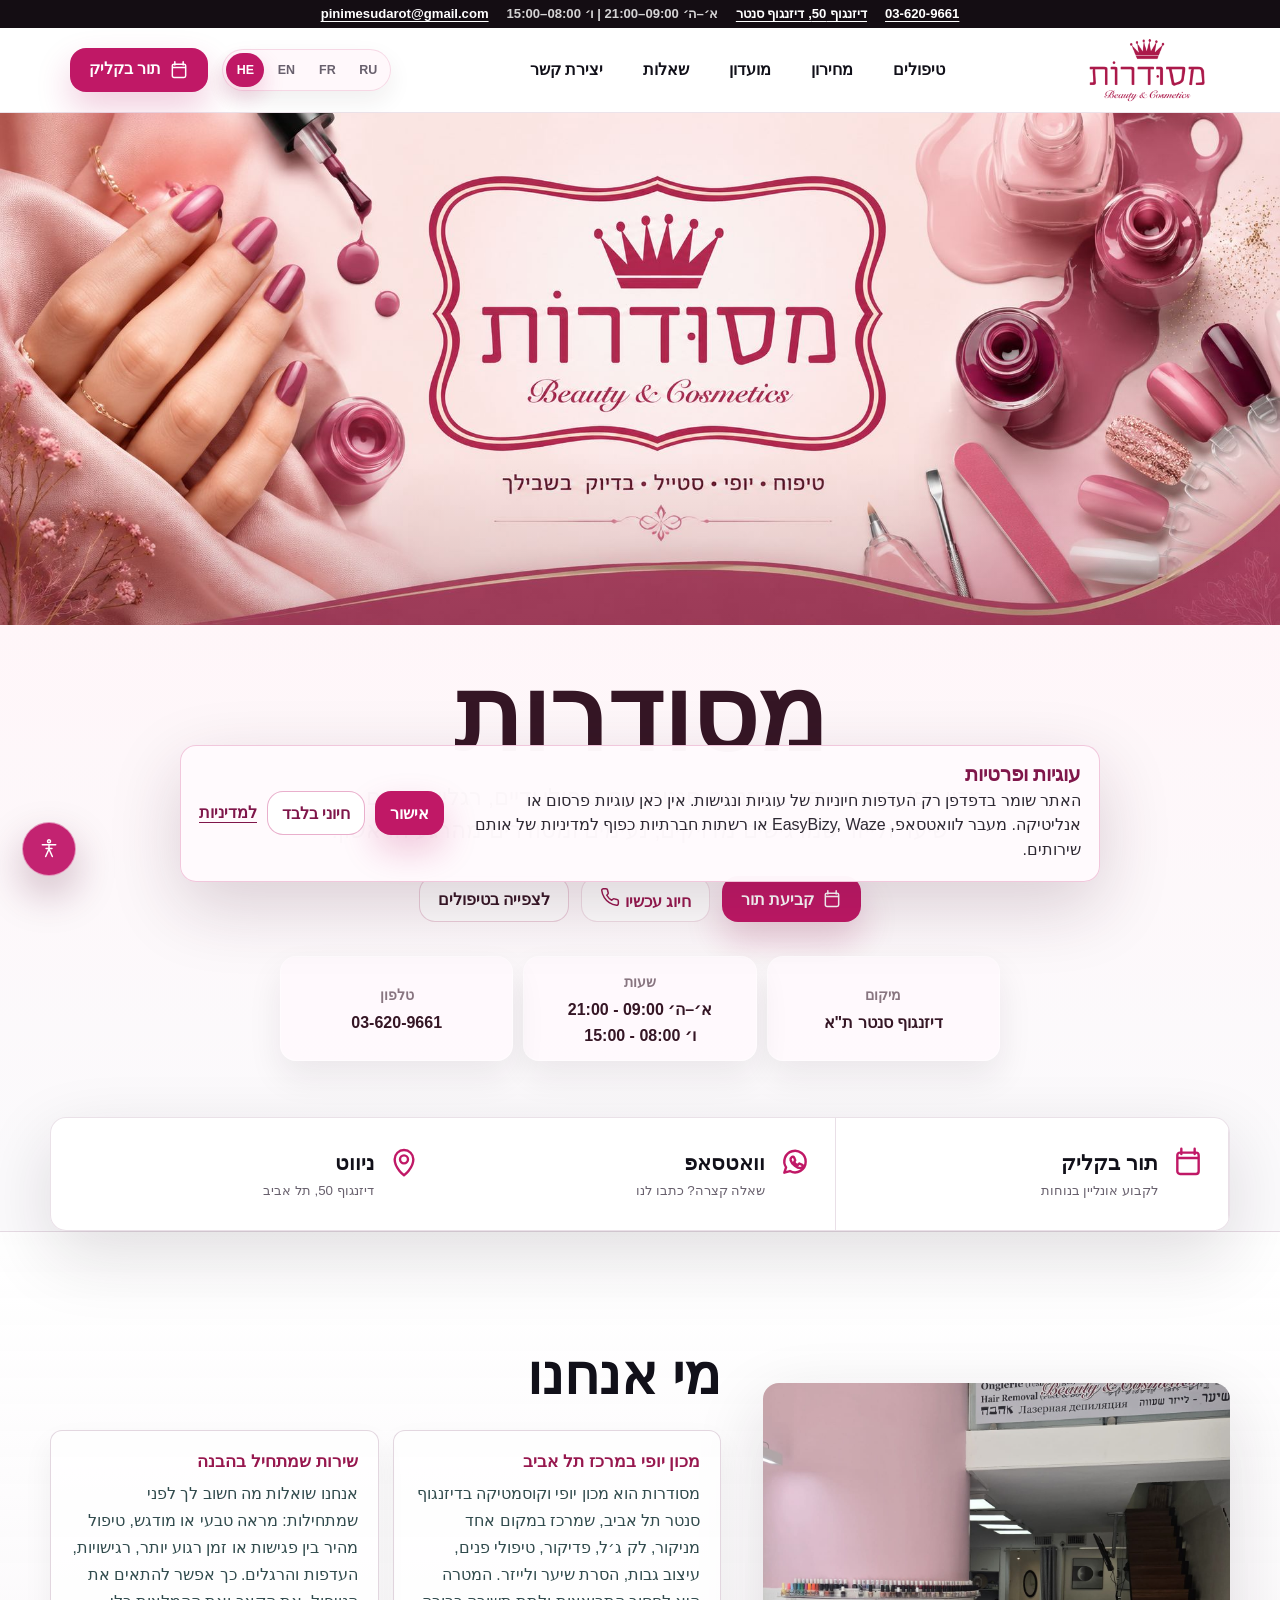
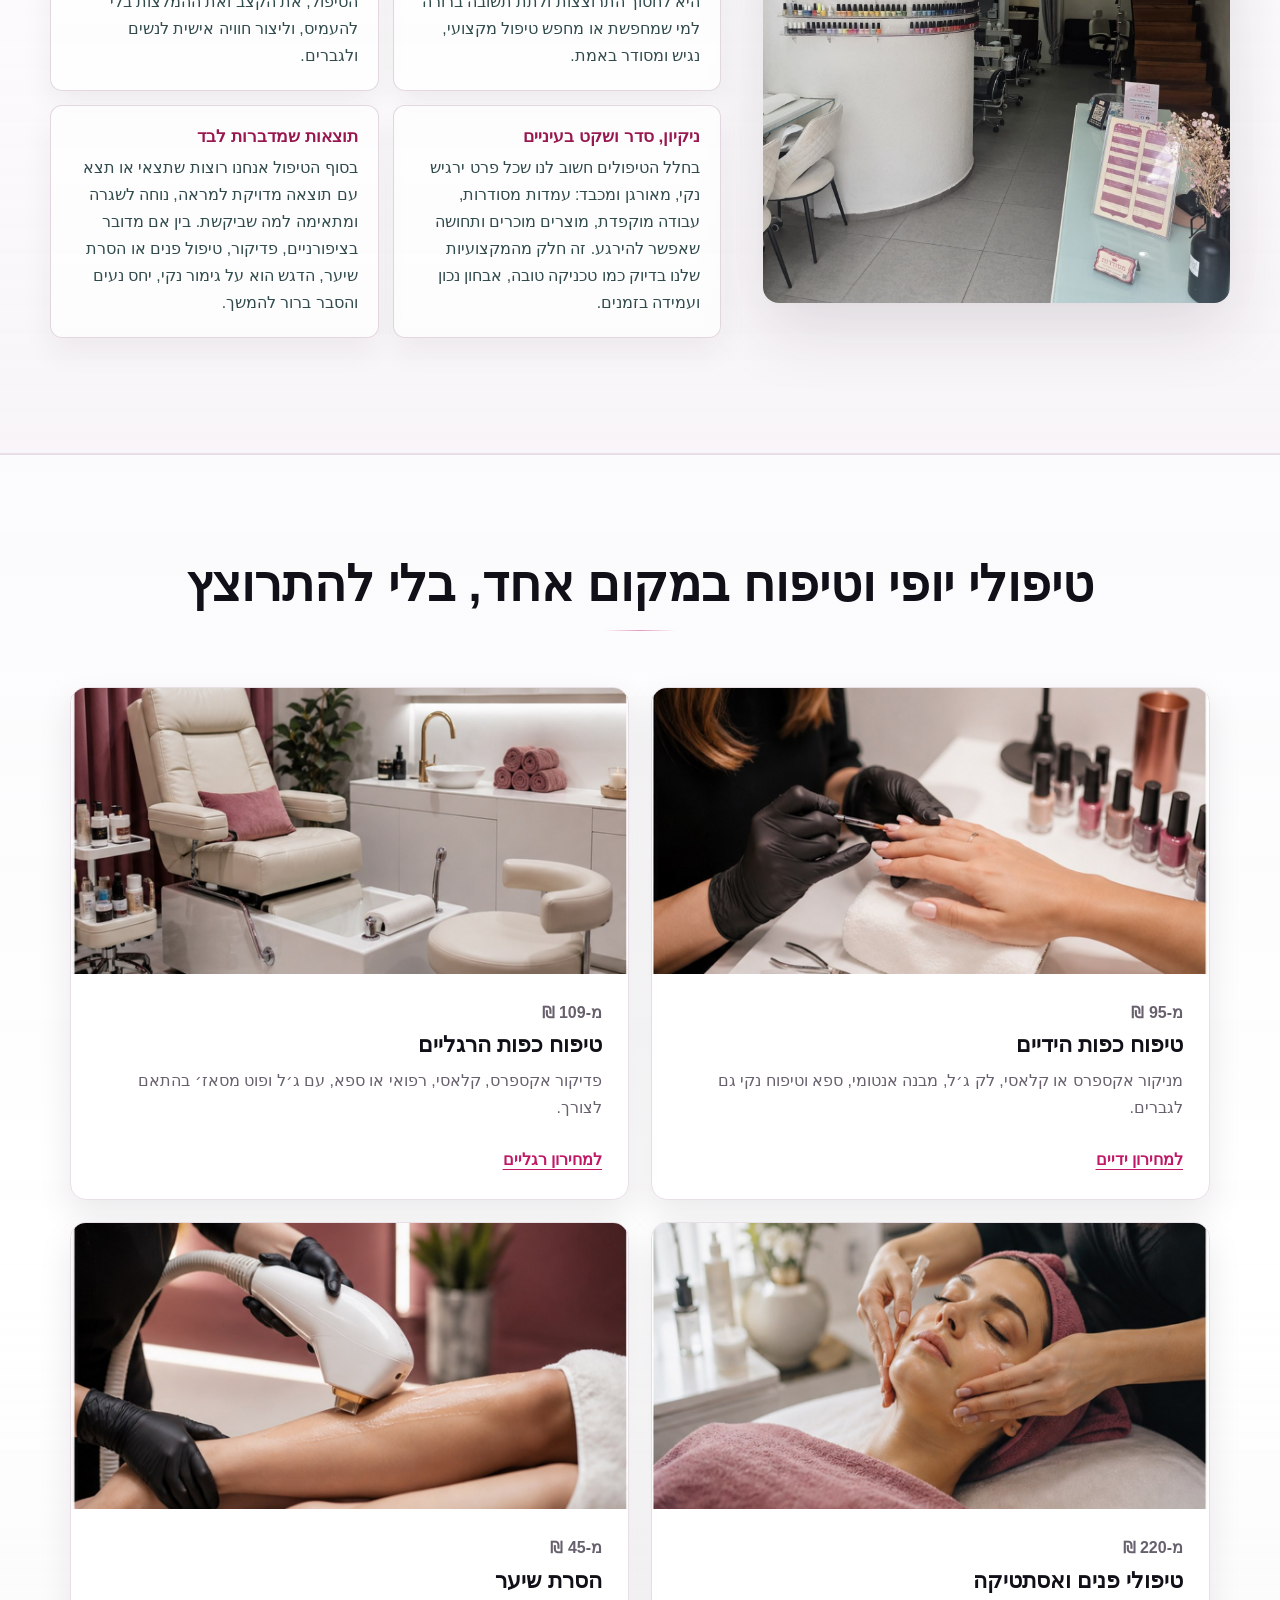
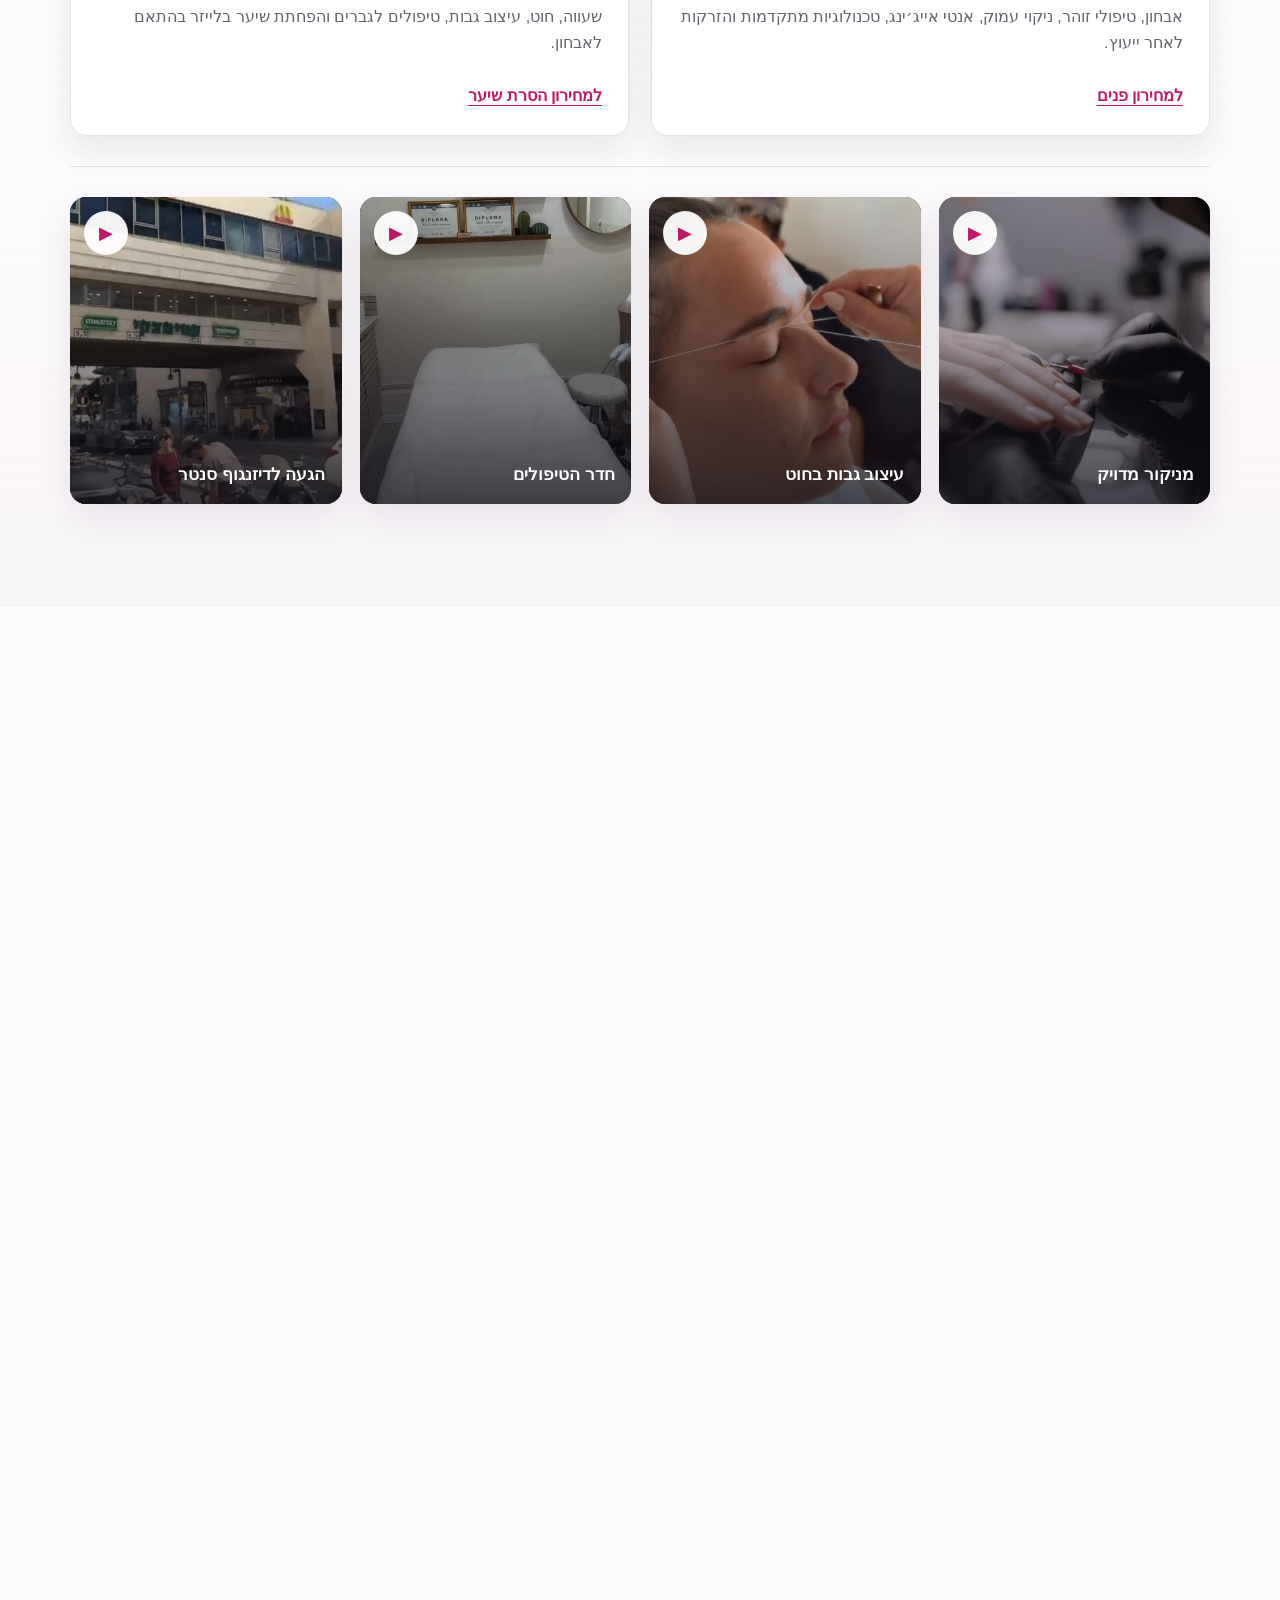
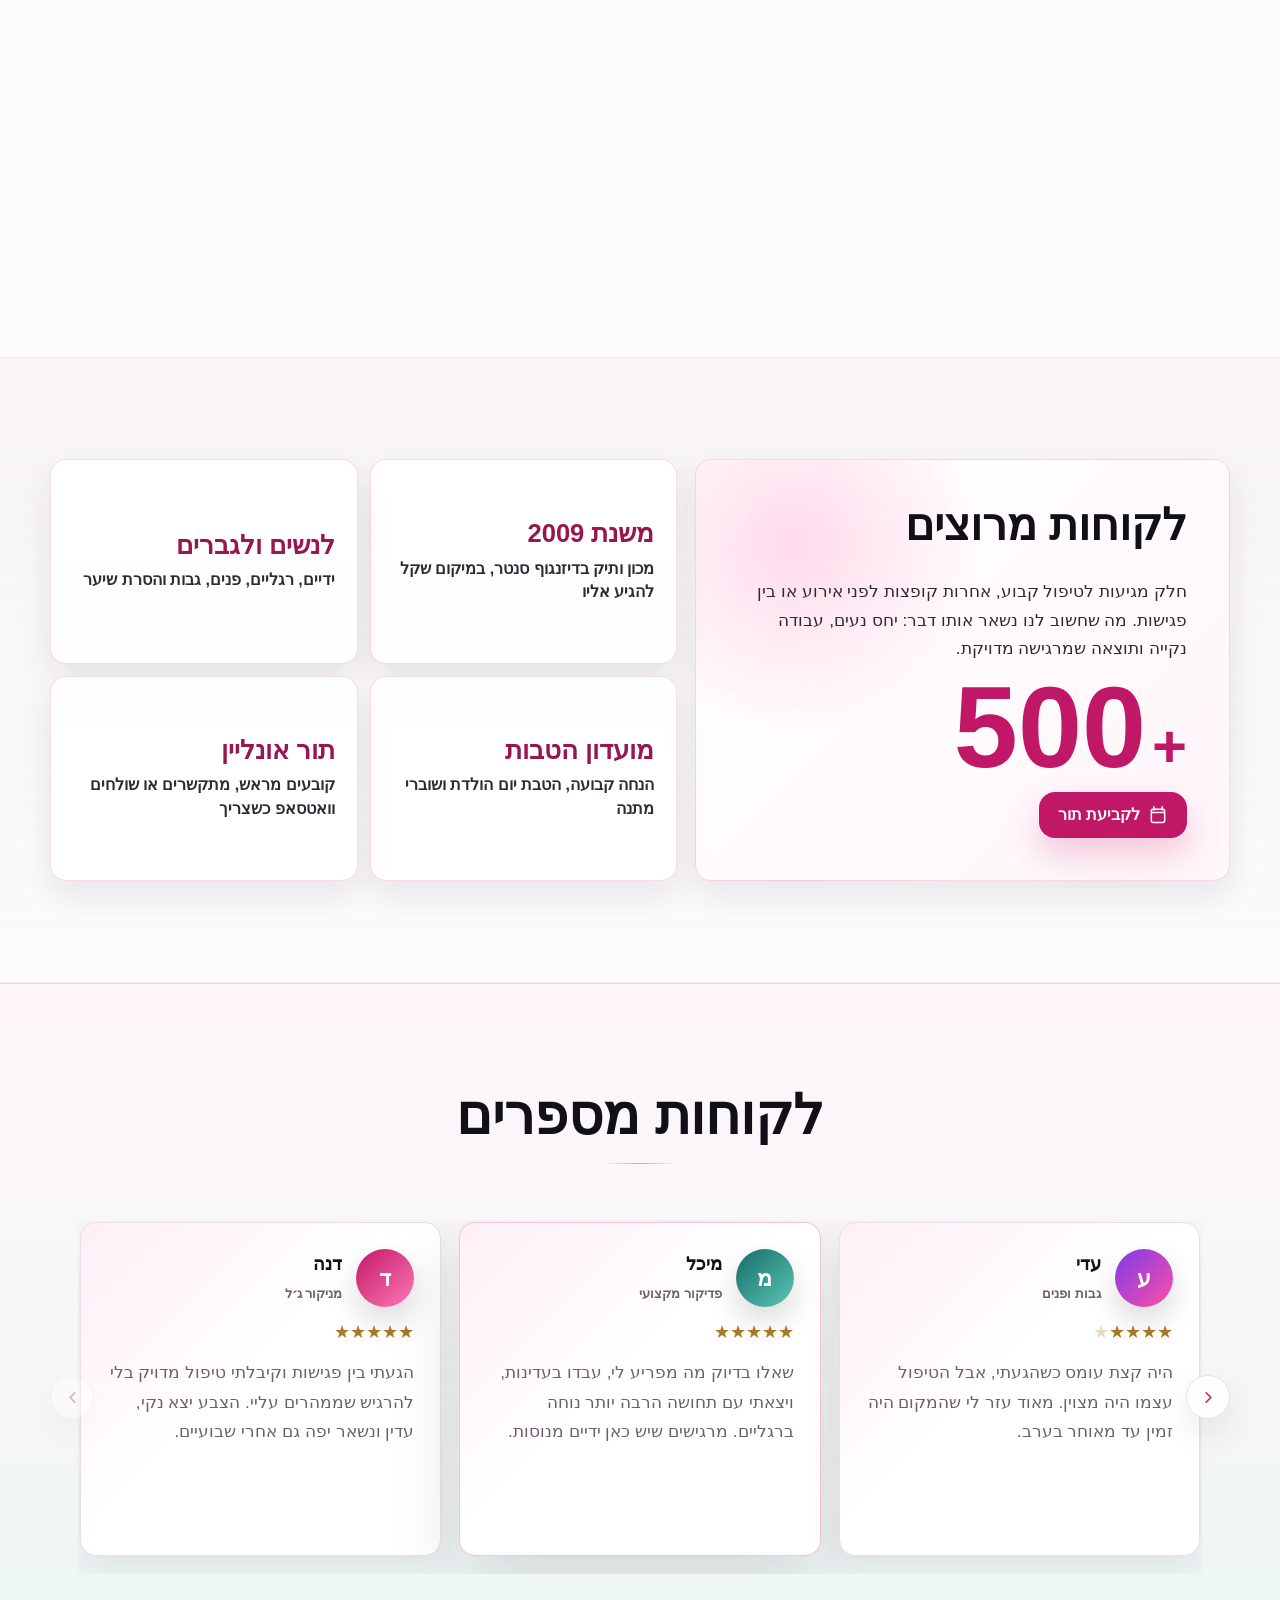
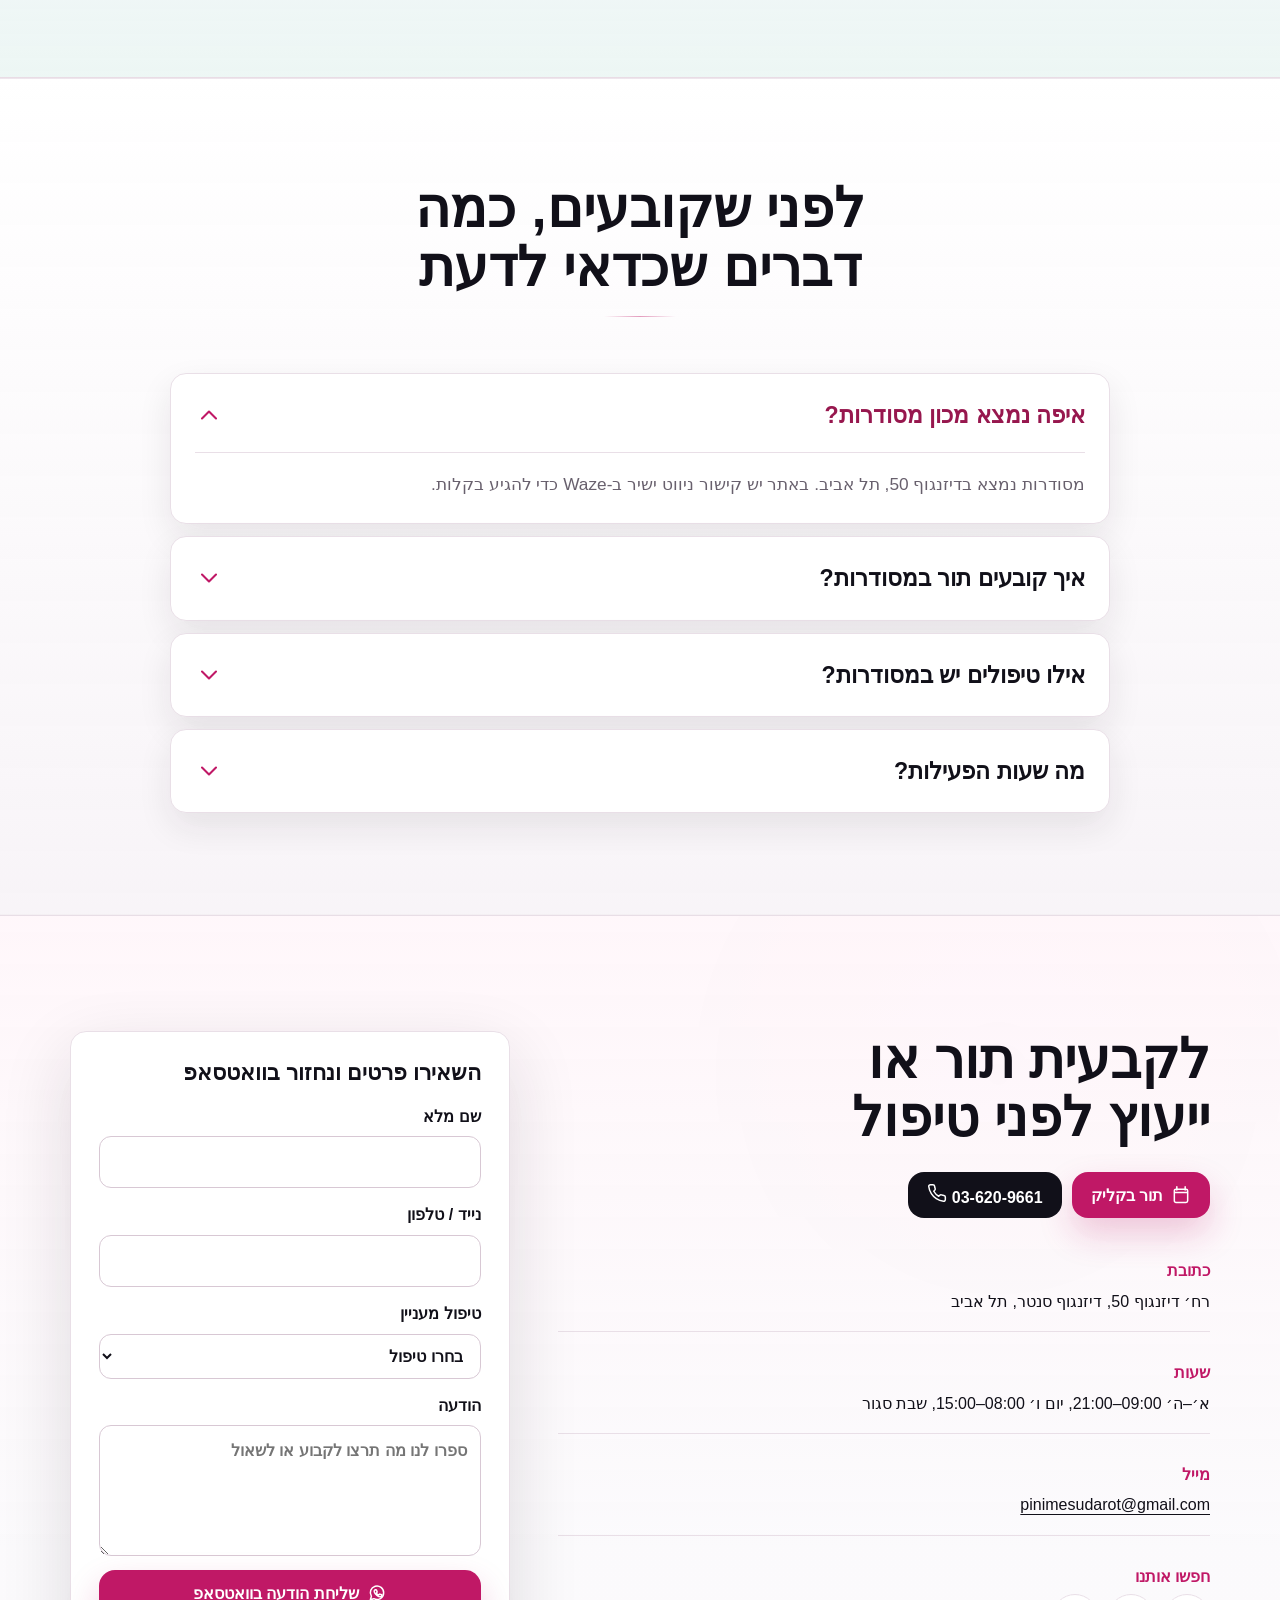
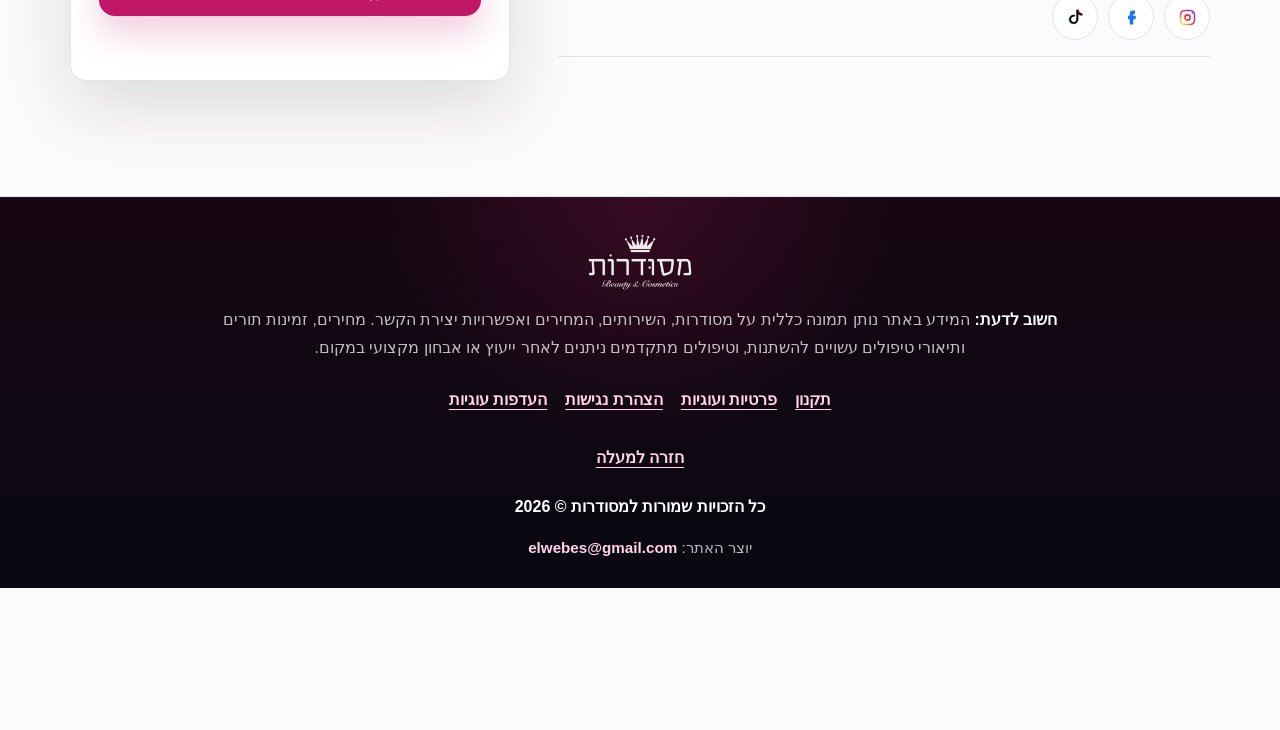
==== commit 857e3c2f: "feat(changed-open-hours)" ====
--- a/index.html
+++ b/index.html
@@ -11,15 +11,8 @@
     <meta name="robots" content="index, follow, max-image-preview:large" />
     <meta name="format-detection" content="telephone=yes" />
     <meta name="theme-color" content="#c01866" />
-    <link
-      rel="icon"
-      type="image/png"
-      href="assets/logo.png"
-    />
-    <link
-      rel="apple-touch-icon"
-      href="assets/logo.png"
-    />
+    <link rel="icon" type="image/png" href="assets/logo.png" />
+    <link rel="apple-touch-icon" href="assets/logo.png" />
     <link rel="canonical" href="https://www.mesudarot-il.com/" />
     <link
       rel="alternate"
@@ -462,6 +455,7 @@
               <div>
                 <dt>שעות</dt>
                 <dd>א׳–ה׳ 09:00 - 21:00</dd>
+                <dd>ו׳ 08:00 - 15:00</dd>
               </div>
               <div>
                 <dt>טלפון</dt>
--- a/styles.css
+++ b/styles.css
@@ -542,7 +542,12 @@
   isolation: isolate;
   overflow: hidden;
   color: var(--ink);
-  background: linear-gradient(180deg, #f8e5ea 0%, #fff6f9 48%, var(--paper) 100%);
+  background: linear-gradient(
+    180deg,
+    #f8e5ea 0%,
+    #fff6f9 48%,
+    var(--paper) 100%
+  );
 }
 
 .hero-visual {
@@ -570,7 +575,11 @@
   aspect-ratio: 1983 / 793;
   z-index: 1;
   pointer-events: none;
-  background: linear-gradient(0deg, rgba(53, 7, 29, 0.14), rgba(255, 255, 255, 0) 34%);
+  background: linear-gradient(
+    0deg,
+    rgba(53, 7, 29, 0.14),
+    rgba(255, 255, 255, 0) 34%
+  );
 }
 
 .hero::after {
@@ -716,6 +725,10 @@
 .hero-highlights div {
   min-height: 84px;
   padding: 14px 16px;
+  display: grid;
+  align-content: center;
+  justify-items: center;
+  text-align: center;
   border: 1px solid rgba(255, 255, 255, 0.32);
   border-radius: var(--radius);
   background: rgba(255, 250, 253, 0.84);
@@ -734,6 +747,7 @@
   color: #351625;
   font-size: 1rem;
   font-weight: 900;
+  line-height: 1.35;
 }
 
 .quick-actions {
@@ -2234,7 +2248,11 @@
   }
 
   .hero-vignette {
-    background: linear-gradient(0deg, rgba(53, 7, 29, 0.14), rgba(255, 255, 255, 0) 34%);
+    background: linear-gradient(
+      0deg,
+      rgba(53, 7, 29, 0.14),
+      rgba(255, 255, 255, 0) 34%
+    );
   }
 
   .social-proof {
@@ -2384,7 +2402,11 @@
     inset: 0 0 auto;
     height: auto;
     aspect-ratio: 1983 / 793;
-    background: linear-gradient(0deg, rgba(53, 7, 29, 0.12), rgba(255, 255, 255, 0));
+    background: linear-gradient(
+      0deg,
+      rgba(53, 7, 29, 0.12),
+      rgba(255, 255, 255, 0)
+    );
   }
 
   .hero::after {
@@ -2439,7 +2461,7 @@
   .hero-highlights {
     grid-template-columns: 1fr;
     margin-block-start: 24px;
-    text-align: start;
+    text-align: center;
   }
 
   .hero-highlights div {
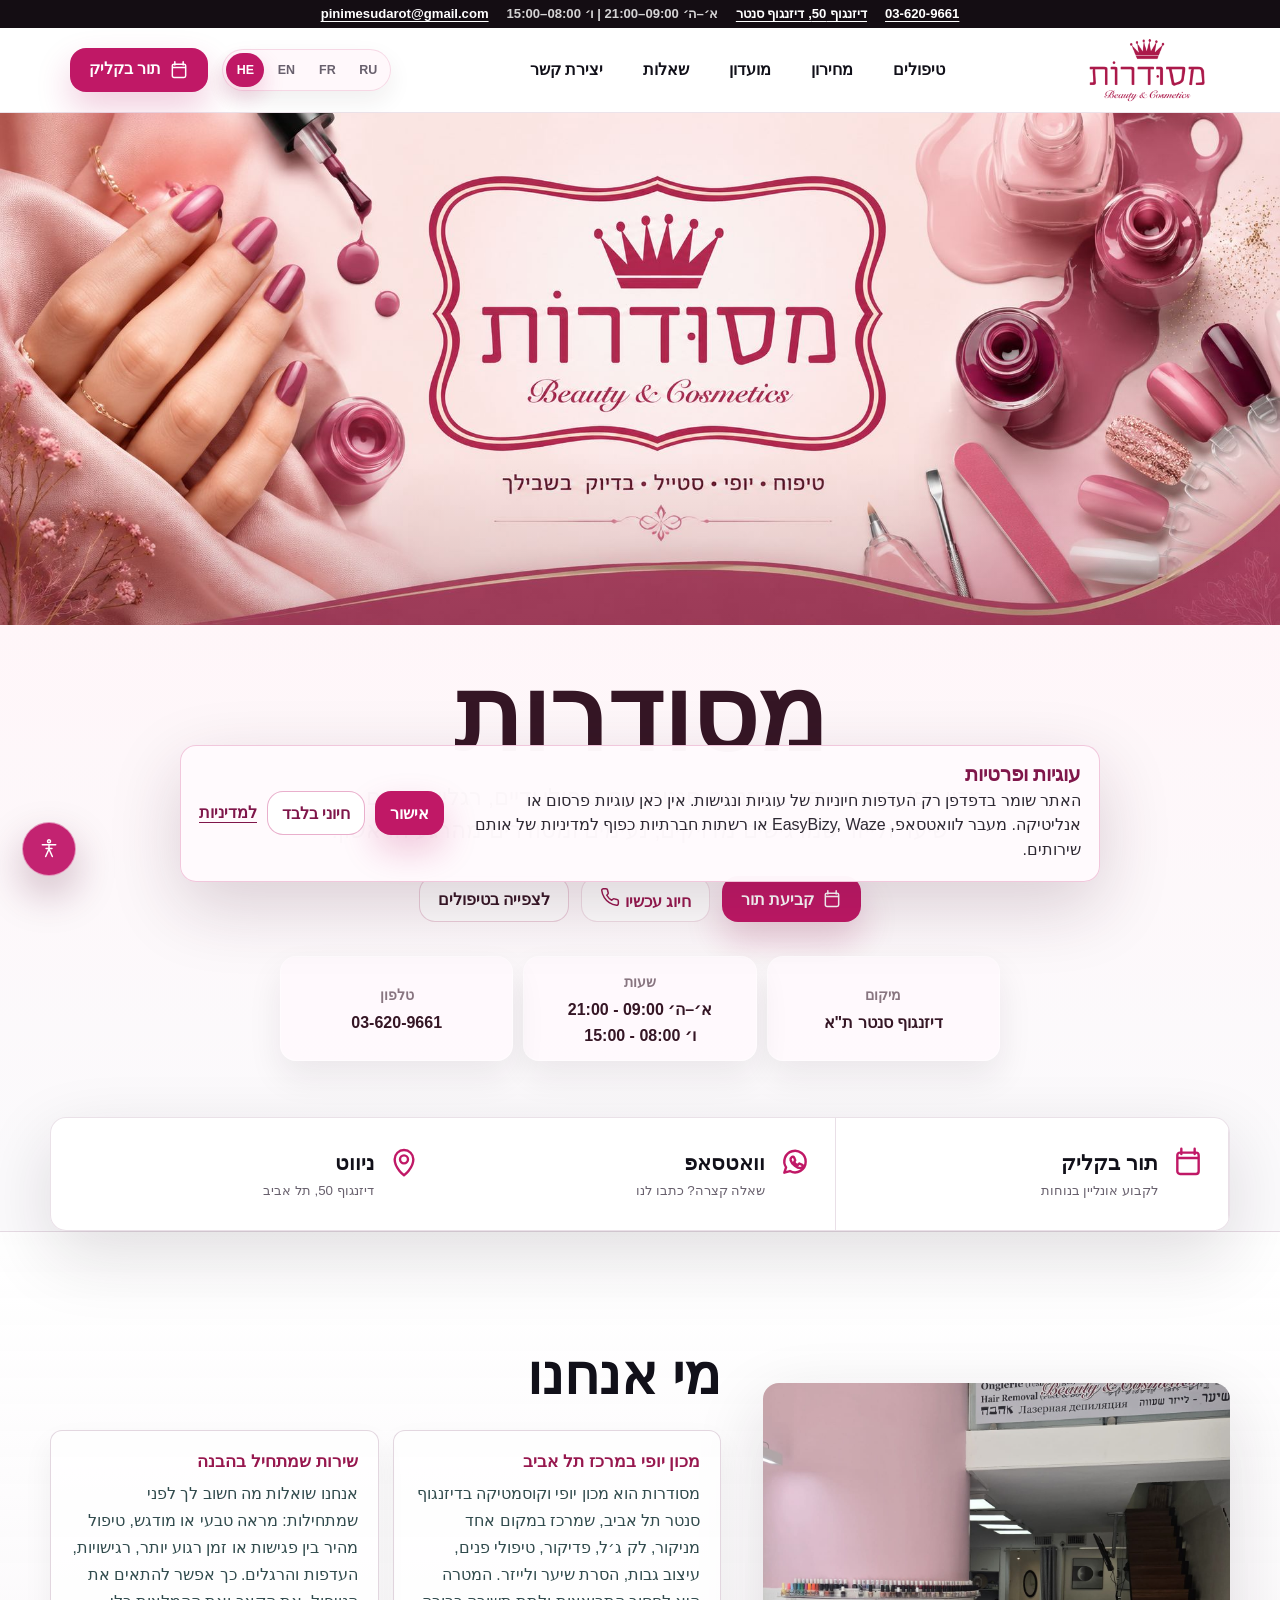
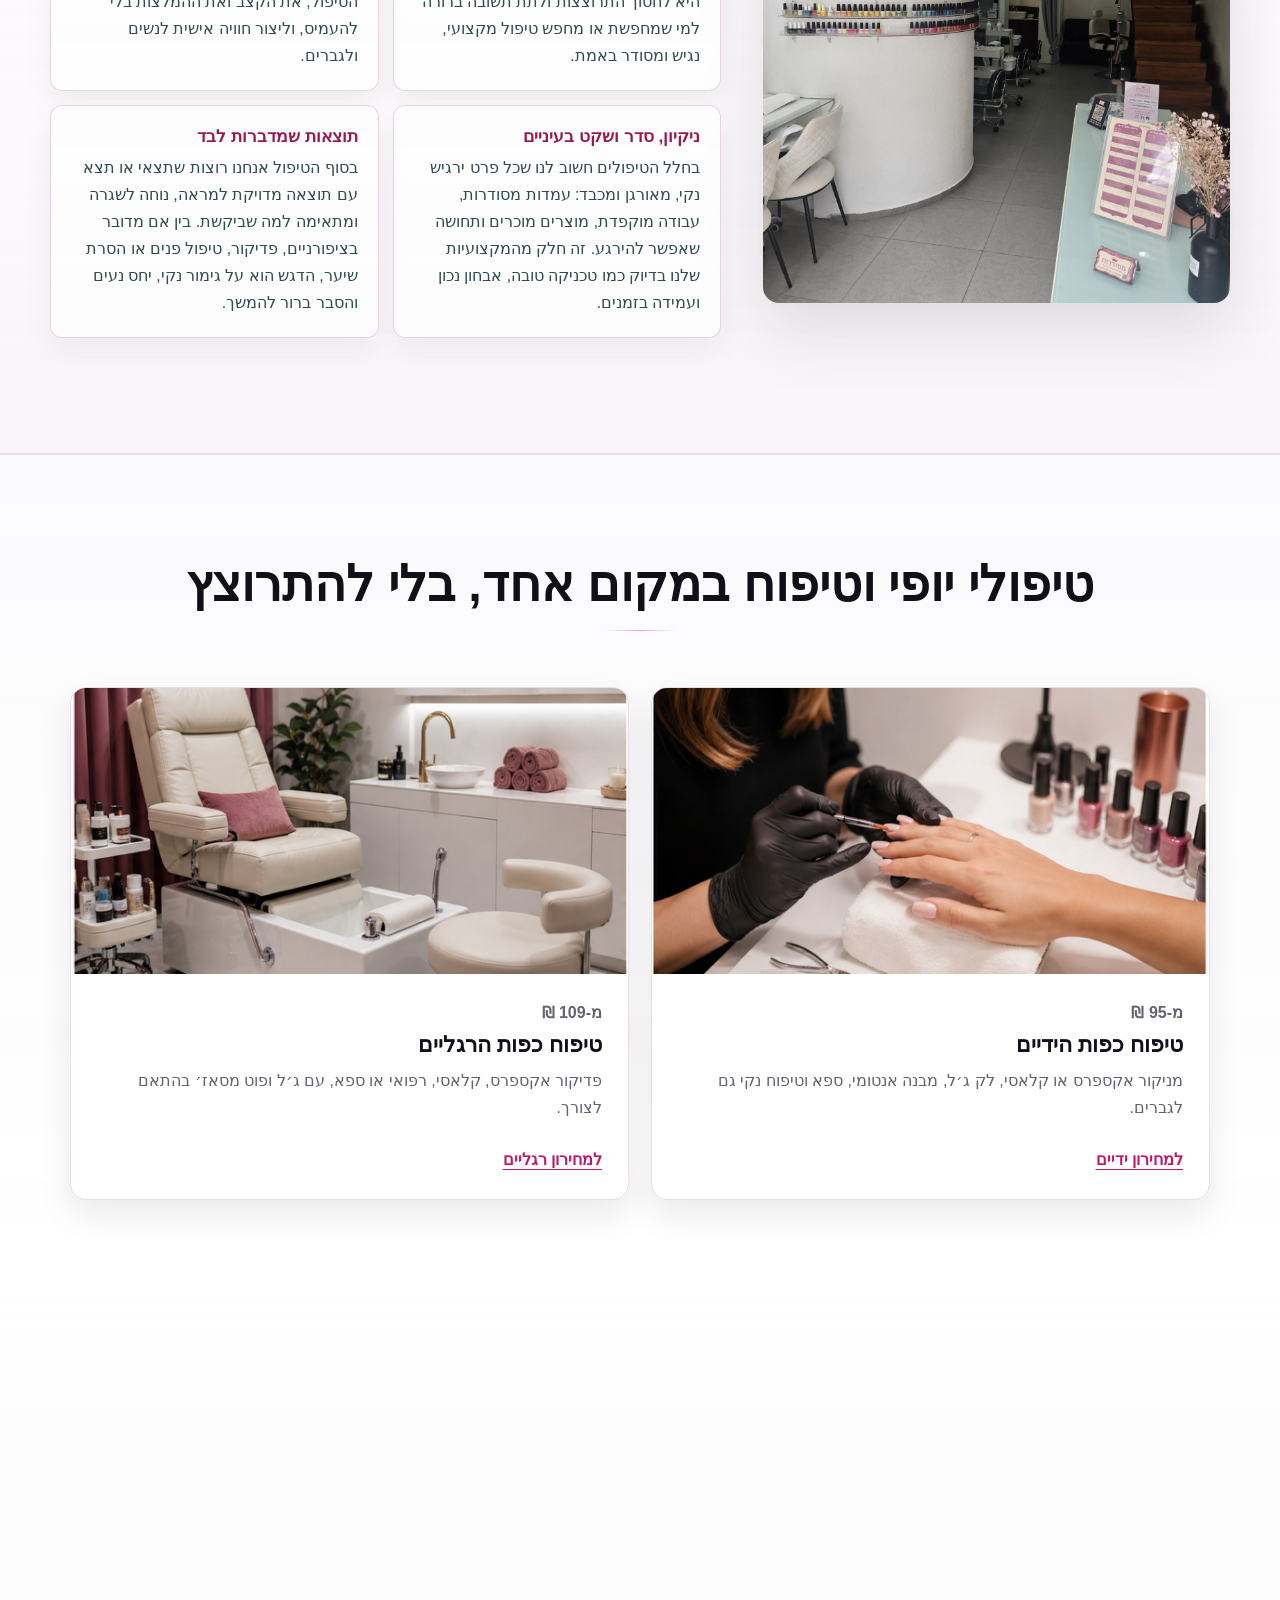
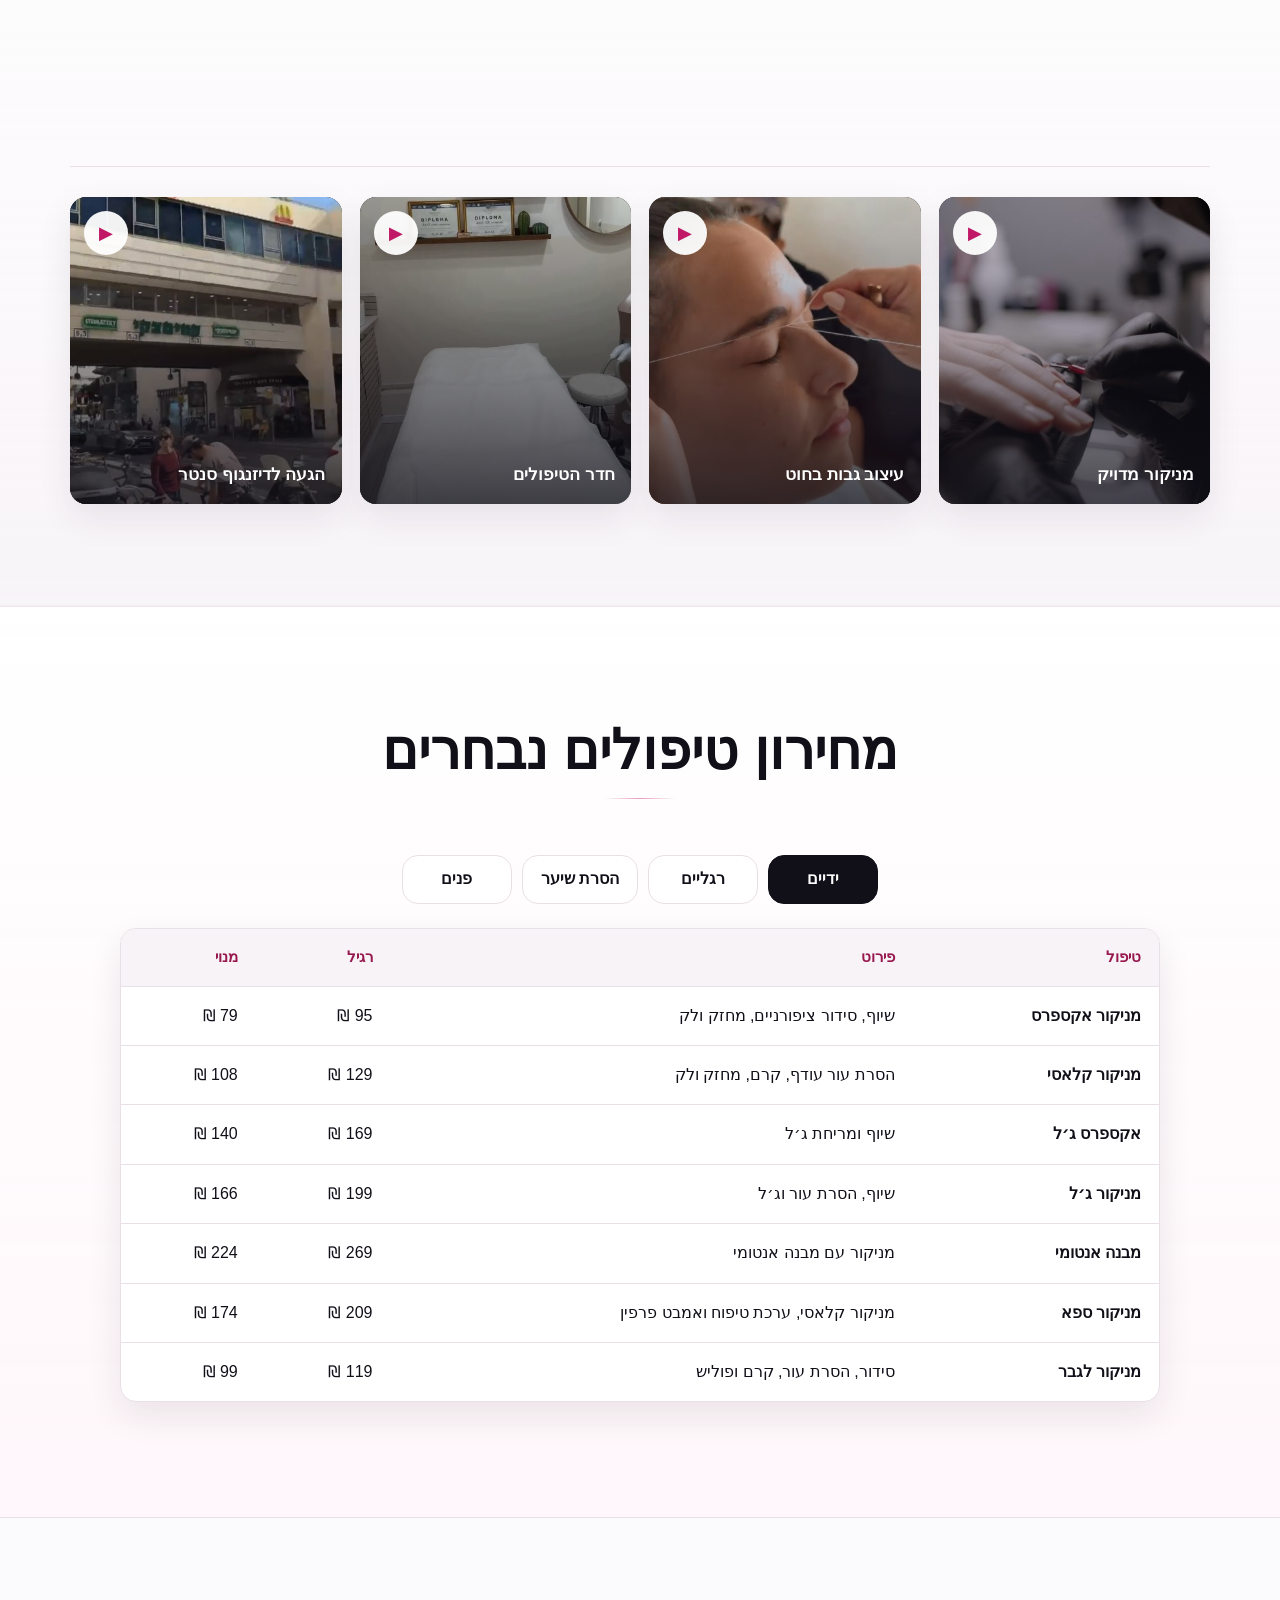
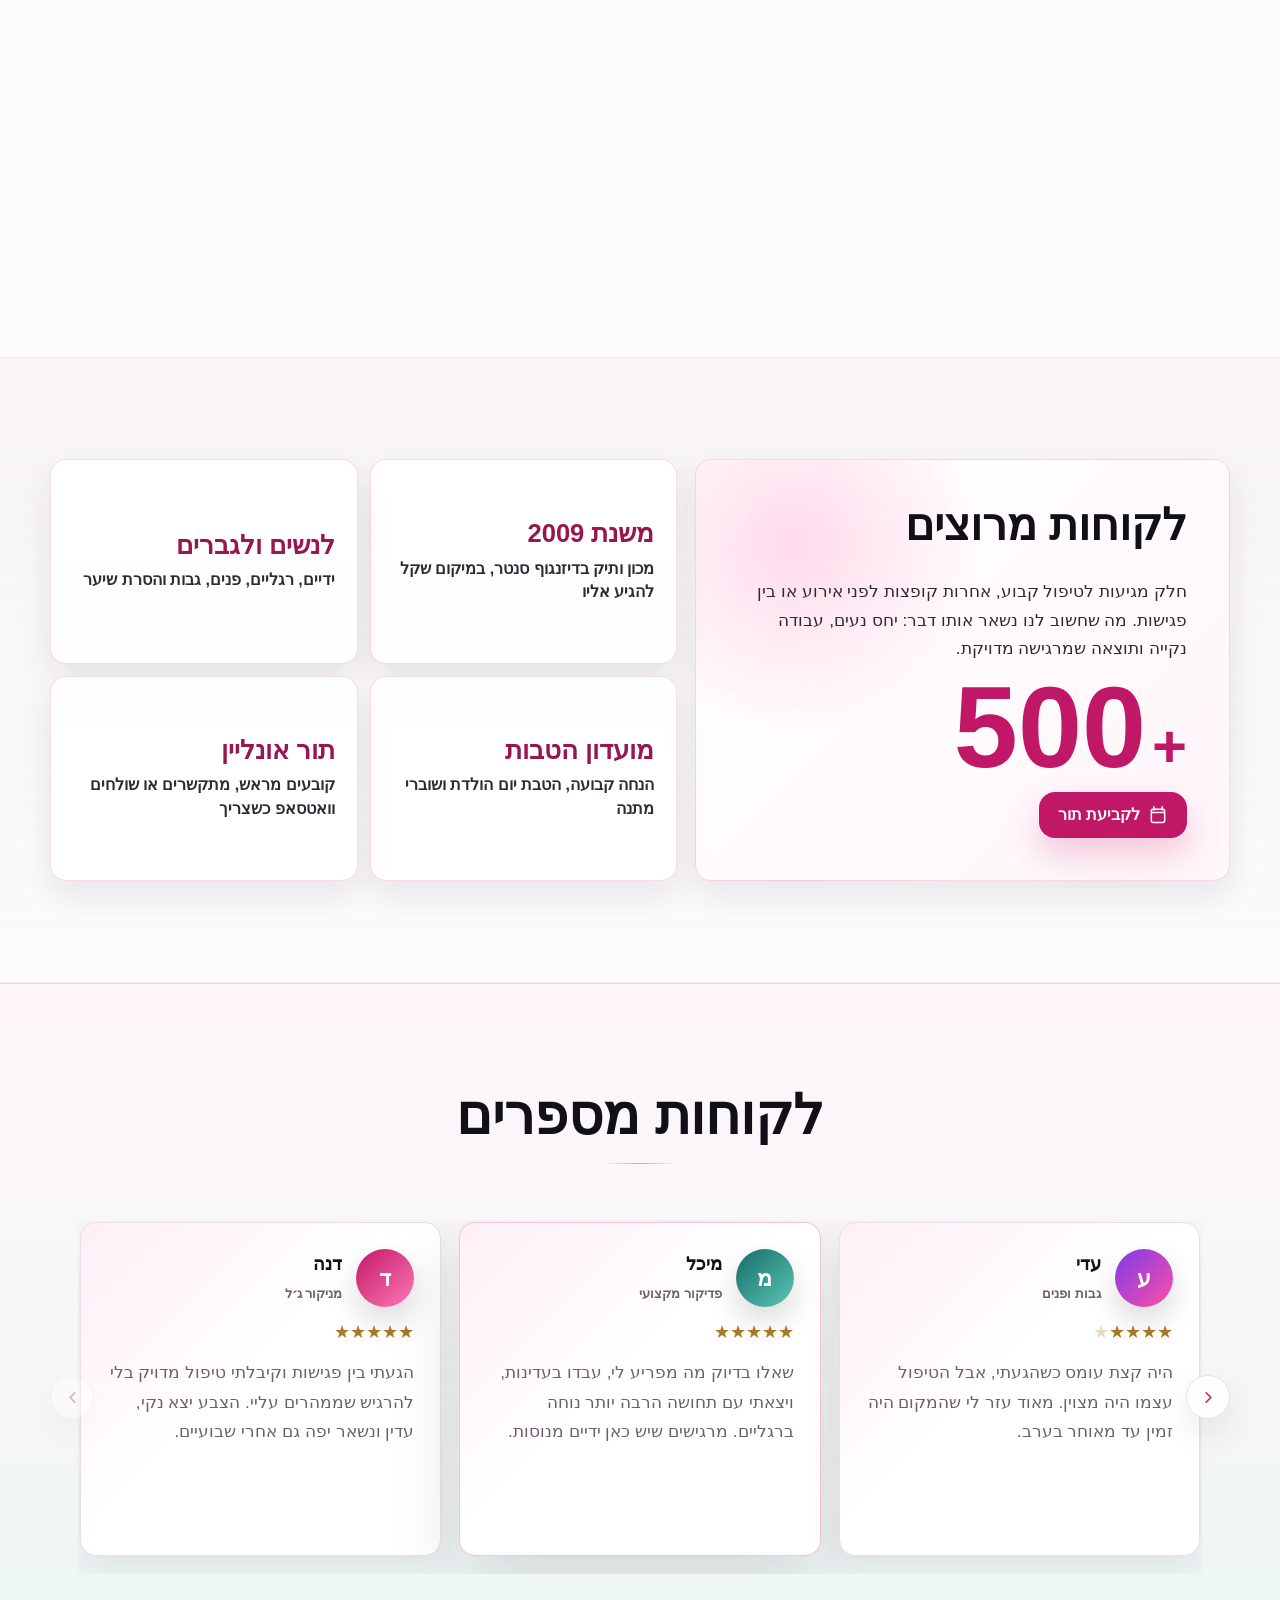
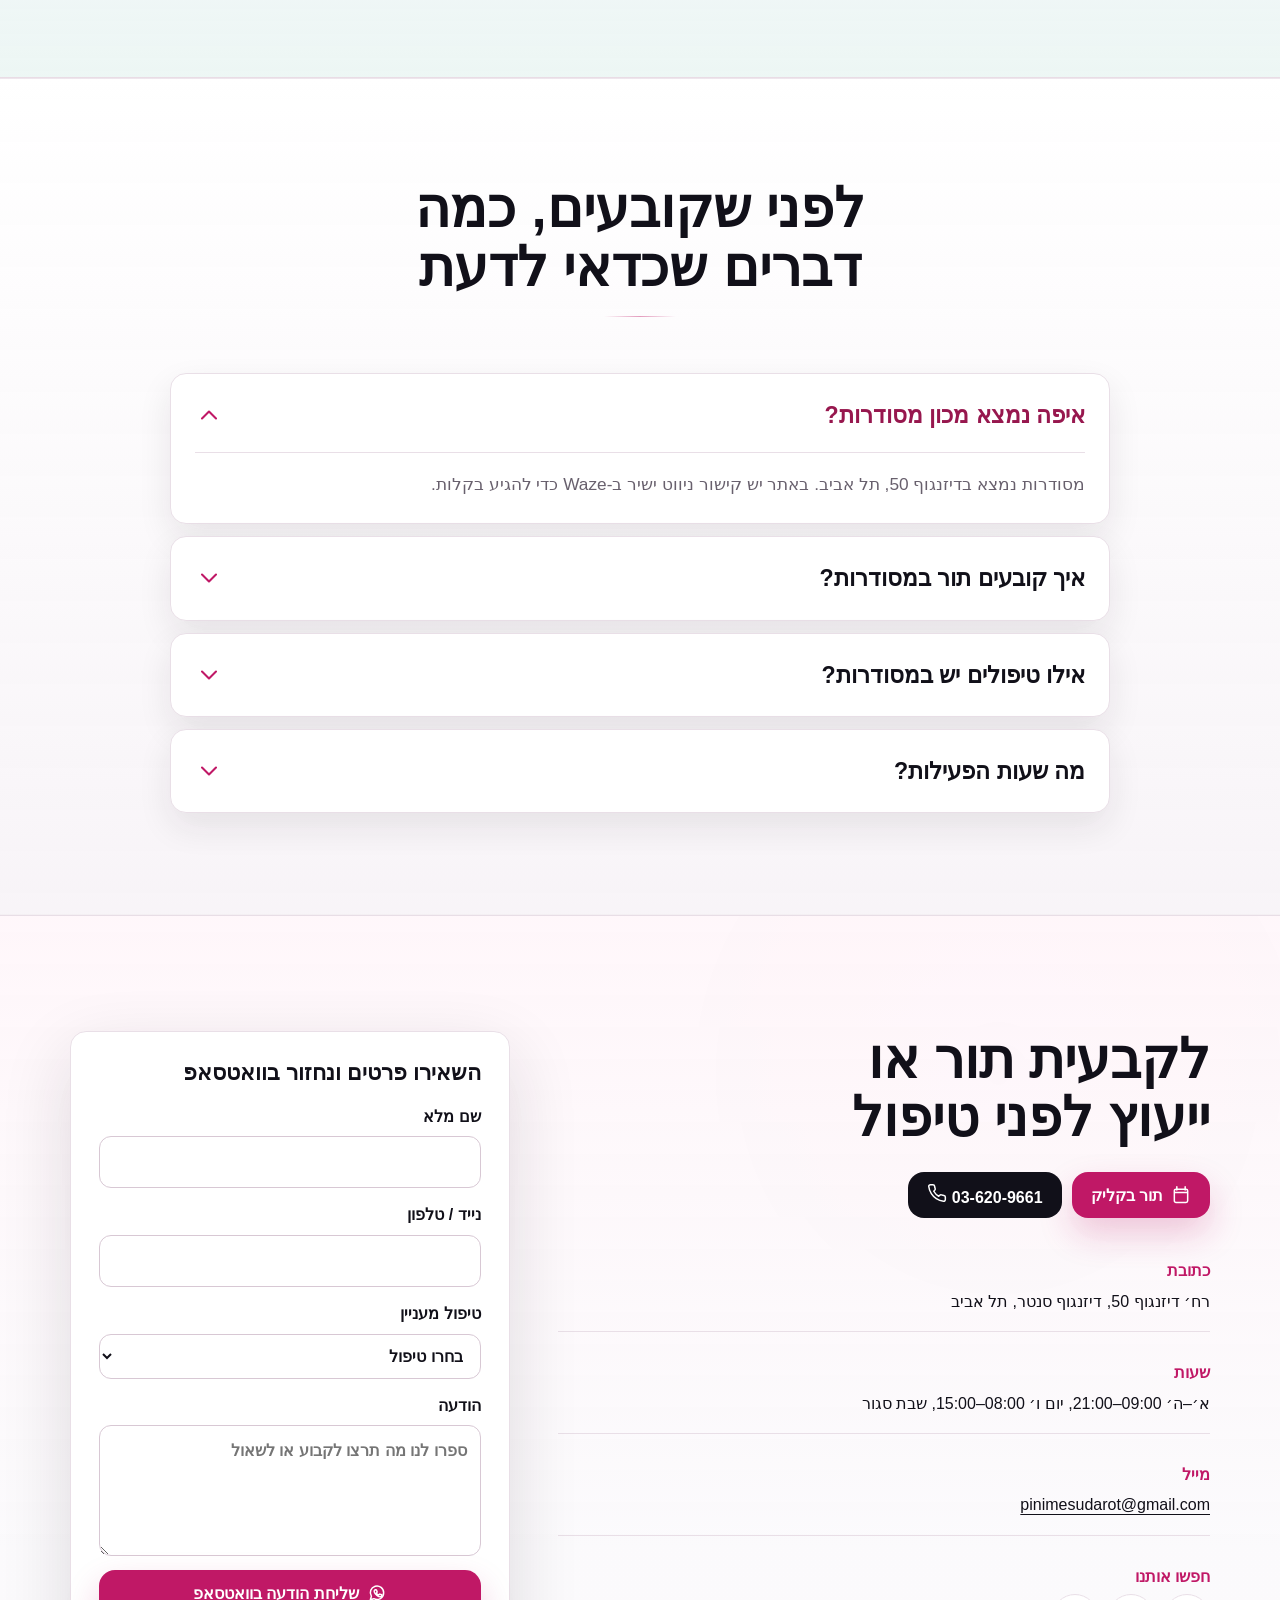
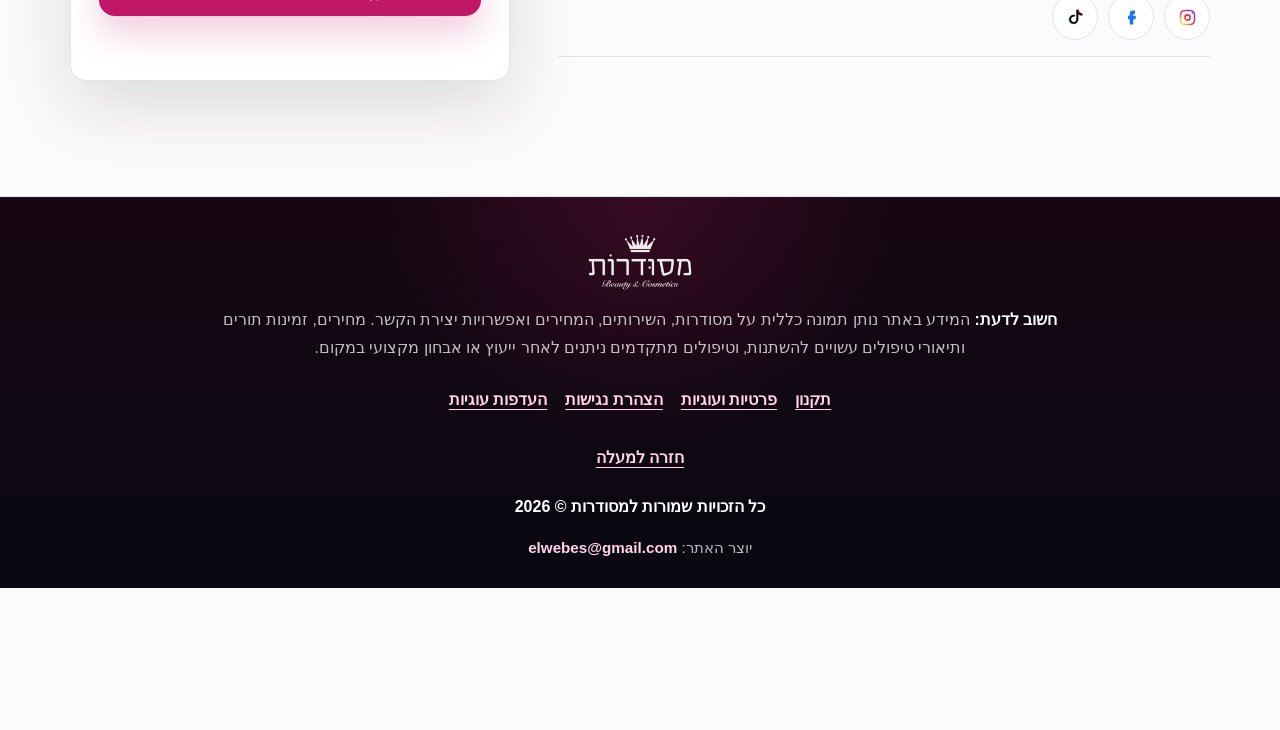
==== commit d036a778: "feat(accessibility): comply with Israeli accessibility regulations - Rewrite the accessibility state" ====
--- a/index.html
+++ b/index.html
@@ -75,9 +75,9 @@
       name="twitter:image"
       content="https://www.mesudarot-il.com/assets/mesudarot-place.jpeg"
     />
-    <link rel="stylesheet" href="styles.css?v=20260524-menu-row" />
-    <script defer src="i18n.js?v=20260524-menu-row"></script>
-    <script defer src="script.js?v=20260524-menu-row"></script>
+    <link rel="stylesheet" href="styles.css?v=20261029-a11y" />
+    <script defer src="i18n.js?v=20261029-a11y"></script>
+    <script defer src="script.js?v=20261029-a11y"></script>
     <script type="application/ld+json">
       {
         "@context": "https://schema.org",
@@ -1539,6 +1539,27 @@
       >
         ביטול אנימציות
       </button>
+      <button
+        type="button"
+        data-a11y-toggle="readable-font"
+        aria-pressed="false"
+      >
+        גופן קריא
+      </button>
+      <button
+        type="button"
+        data-a11y-toggle="text-spacing"
+        aria-pressed="false"
+      >
+        ריווח טקסט
+      </button>
+      <button
+        type="button"
+        data-a11y-toggle="focus-highlight"
+        aria-pressed="false"
+      >
+        הדגשת מיקוד מקלדת
+      </button>
       <button type="button" id="a11y-reset">איפוס הגדרות</button>
       <button
         type="button"
@@ -1694,30 +1715,114 @@
         <p class="eyebrow">נגישות</p>
         <h2 id="accessibility-title">הצהרת נגישות</h2>
         <p>
-          מסודרות רואה חשיבות במתן שירות נגיש ושוויוני. האתר נבנה במטרה לתמוך
-          בגלישה באמצעות מקלדת, מבנה כותרות תקין, טקסטים חלופיים לתמונות,
-          ניגודיות קריאה, דילוג לתוכן וכלי נגישות להגדלת טקסט, ניגודיות גבוהה
-          והדגשת קישורים.
-        </p>
-        <h3>רמת התאמה</h3>
-        <p>
-          האתר שואף לעמוד בעקרונות תקן ישראלי 5568 ובהנחיות WCAG 2.1 ברמה AA ככל
-          שניתן באתר סטטי. שירותים חיצוניים, נגני וידאו והתנהגות דפדפנים עשויים
-          להיות תלויים בספקים חיצוניים.
-        </p>
-        <h3>התאמות בעסק</h3>
-        <p>
-          הסניף נמצא בדיזנגוף סנטר, דיזנגוף 50 תל אביב. לבירור התאמות נגישות
-          לפני הגעה, מומלץ ליצור קשר בטלפון
-          <a href="tel:036209661">03-620-9661</a> או במייל
-          <a href="mailto:pinimesudarot@gmail.com">pinimesudarot@gmail.com</a>.
-        </p>
-        <h3>דיווח על בעיית נגישות</h3>
-        <p>
-          אם נתקלתם בקושי בגלישה, שלחו לנו תיאור קצר של הבעיה, סוג המכשיר
-          והדפדפן, וננסה לטפל בכך בהקדם.
-        </p>
-        <p class="policy-note">עודכן: מאי 2026.</p>
+          מסודרות רואה חשיבות רבה במתן שירות שוויוני, מכבד ונגיש לכלל הלקוחות,
+          לרבות אנשים עם מוגבלות. אנו פועלים להנגשת האתר והשירות בהתאם לחוק
+          שוויון זכויות לאנשים עם מוגבלות, התשנ"ח-1998, ולתקנות שוויון זכויות
+          לאנשים עם מוגבלות (התאמות נגישות לשירות), התשע"ג-2013.
+        </p>
+        <h3>רמת הנגישות באתר</h3>
+        <p>
+          האתר הותאם במטרה לעמוד בדרישות תקן ישראלי ת"י 5568 לנגישות תכנים
+          באינטרנט ברמה AA, המבוסס על הנחיות WCAG 2.0, ובמידת האפשר גם בהנחיות
+          WCAG 2.1 ברמה AA.
+        </p>
+        <h3>התאמות הנגישות שבוצעו באתר</h3>
+        <ul>
+          <li>
+            ניווט מלא באמצעות מקלדת (Tab, Shift+Tab, Enter, מקשי החיצים ו-Esc),
+            עם סימון ברור של הרכיב שבמיקוד.
+          </li>
+          <li>קישור "דלגי לתוכן" בתחילת העמוד.</li>
+          <li>
+            מבנה כותרות היררכי, אזורי ניווט מסומנים ותיוג רכיבים עבור קוראי מסך.
+          </li>
+          <li>
+            טקסט חלופי לתמונות בעלות משמעות, והסתרת תמונות עיצוביות מקוראי מסך.
+          </li>
+          <li>תווית ברורה לכל שדה בטופס יצירת הקשר.</li>
+          <li>תמיכה בהגדלת התצוגה בדפדפן ובגלישה מטלפון נייד.</li>
+          <li>כיבוד הגדרת מערכת ההפעלה להפחתת תנועה.</li>
+          <li>
+            תמיכה בעברית, אנגלית, צרפתית ורוסית, עם הגדרת שפה וכיוון טקסט
+            מתאימים.
+          </li>
+        </ul>
+        <h3>כלי הנגישות באתר</h3>
+        <p>
+          בפינת המסך מופיע כפתור נגישות קבוע שפותח תפריט עם האפשרויות הבאות:
+          הגדלת טקסט, הקטנת טקסט, ניגודיות גבוהה, הדגשת קישורים, ביטול אנימציות,
+          גופן קריא, ריווח טקסט, הדגשת מיקוד מקלדת ואיפוס הגדרות. ההגדרות נשמרות
+          בדפדפן לביקורים הבאים.
+        </p>
+        <h3>דפדפנים וטכנולוגיות מסייעות</h3>
+        <p>
+          האתר תוכנן לפעול בגרסאות העדכניות של Chrome, Safari, Edge ו-Firefox,
+          במחשב ובטלפון נייד, ולשימוש עם קוראי מסך נפוצים.
+        </p>
+        <h3>הסדרי נגישות במכון</h3>
+        <!--
+          TODO (business owner): add verified on-site details here, e.g.
+          step-free entrance, door width, accessible treatment chair, restrooms.
+        -->
+        <p>
+          המכון ממוקם בדיזנגוף סנטר, רחוב דיזנגוף 50, תל אביב. הכניסה עם כלב
+          נחייה או כלב שירות מותרת. מומלץ ליצור קשר לפני ההגעה כדי שנוכל להיערך
+          מראש להתאמות הנדרשות, כגון סיוע בהגעה לעמדת הטיפול, תיאום מועד נוח
+          או מסירת מידע בעל פה.
+        </p>
+        <p>
+          מידע על הסדרי הנגישות במתחם דיזנגוף סנטר, כמו חניות נכים, מעליות
+          ושירותים נגישים, ניתן לקבל גם מהנהלת הקניון.
+        </p>
+        <h3>שירות בערוצים חלופיים</h3>
+        <p>
+          אם קשה לכם להשתמש באתר או במערכת הזמנת התורים, אפשר לקבוע תור, לקבל
+          את המחירון ולברר כל פרט בטלפון, בוואטסאפ או במייל, והצוות ישמח לסייע.
+        </p>
+        <h3>מגבלות נגישות ידועות</h3>
+        <ul>
+          <li>
+            מערכת הזמנת התורים EasyBizy, WhatsApp, Waze והרשתות החברתיות הם
+            שירותים חיצוניים שאינם בשליטתנו, ונגישותם באחריות מפעיליהם. בכל קושי
+            אפשר לקבוע תור ישירות בטלפון או בוואטסאפ.
+          </li>
+          <li>
+            סרטוני הסטודיו הם קטעי וידאו קצרים להמחשה ויזואלית ואינם כוללים
+            כתוביות. תוכנם מתואר בכותרת שמופיעה על כל סרטון.
+          </li>
+        </ul>
+        <p>
+          אנו ממשיכים לבדוק ולשפר את נגישות האתר. אם מצאתם רכיב שאינו נגיש,
+          נשמח לדעת ונפעל לתקן אותו בהקדם.
+        </p>
+        <h3>פניות בנושא נגישות</h3>
+        <p>נתקלתם בקושי או שאתם זקוקים להתאמה? אפשר לפנות אלינו:</p>
+        <ul>
+          <li>טלפון: <a href="tel:036209661">03-620-9661</a></li>
+          <li>
+            וואטסאפ:
+            <a
+              href="https://api.whatsapp.com/send?phone=972526086083"
+              target="_blank"
+              rel="noopener"
+              >052-608-6083</a
+            >
+          </li>
+          <li>
+            מייל:
+            <a href="mailto:pinimesudarot@gmail.com">pinimesudarot@gmail.com</a>
+          </li>
+          <li>כתובת: דיזנגוף 50, דיזנגוף סנטר, תל אביב</li>
+        </ul>
+        <p>
+          כדי שנוכל לטפל בפנייה ביעילות, מומלץ לצרף תיאור של הבעיה, את שם הרכיב
+          או העמוד, וכן את סוג המכשיר, הדפדפן והטכנולוגיה המסייעת שבהם השתמשתם.
+        </p>
+        <p>
+          במקרה של סתירה בין הנוסח העברי של הצהרה זו לבין תרגומה, הנוסח העברי
+          הוא הקובע.
+        </p>
+        <p class="policy-note">תאריך עדכון ההצהרה: אוקטובר 2026.</p>
       </div>
     </dialog>
   </body>
--- a/styles.css
+++ b/styles.css
@@ -70,12 +70,40 @@
   padding-bottom: 142px;
 }
 
-body.a11y-large-text {
-  font-size: 18px;
-}
-
+/* Text size options scale the root so rem-based sizes follow the body. */
+html.a11y-large-text {
+  font-size: 120%;
+}
+
+html.a11y-small-text {
+  font-size: 93.75%;
+}
+
+body.a11y-large-text,
 body.a11y-small-text {
-  font-size: 15px;
+  font-size: 1rem;
+}
+
+html.a11y-readable-font body,
+html.a11y-readable-font .nav-links {
+  font-family: Arial, "Noto Sans Hebrew", sans-serif;
+}
+
+/* Text spacing values from WCAG 1.4.12. */
+html.a11y-text-spacing body :not(svg, svg *) {
+  line-height: 1.5 !important;
+  letter-spacing: 0.12em !important;
+  word-spacing: 0.16em !important;
+}
+
+html.a11y-text-spacing p {
+  margin-block-end: 2em !important;
+}
+
+html.a11y-focus-highlight :focus-visible {
+  outline: 4px solid #ffbf47 !important;
+  outline-offset: 2px !important;
+  box-shadow: 0 0 0 7px #111019 !important;
 }
 
 body.a11y-high-contrast {
@@ -166,7 +194,7 @@
 }
 
 :where(a, button, input, select, textarea):focus-visible {
-  outline: 3px solid rgba(192, 24, 102, 0.34);
+  outline: 3px solid var(--brand-strong);
   outline-offset: 3px;
 }
 
@@ -2010,6 +2038,8 @@
   inset-inline-end: 22px;
   z-index: 145;
   width: min(320px, calc(100vw - 32px));
+  max-height: calc(100svh - 108px);
+  overflow-y: auto;
   padding: 16px;
   border: 1px solid rgba(255, 255, 255, 0.24);
   border-radius: var(--radius);
@@ -2134,6 +2164,16 @@
 .policy-content p {
   margin: 0 0 12px;
   color: var(--ink-soft);
+}
+
+.policy-content ul {
+  margin: 0 0 12px;
+  padding-inline-start: 22px;
+  color: var(--ink-soft);
+}
+
+.policy-content li {
+  margin-block-end: 6px;
 }
 
 .policy-content a {
@@ -2697,6 +2737,7 @@
     inset-block-end: 138px;
     inset-inline: 14px;
     width: auto;
+    max-height: calc(100svh - 152px);
   }
 
   .policy-content {
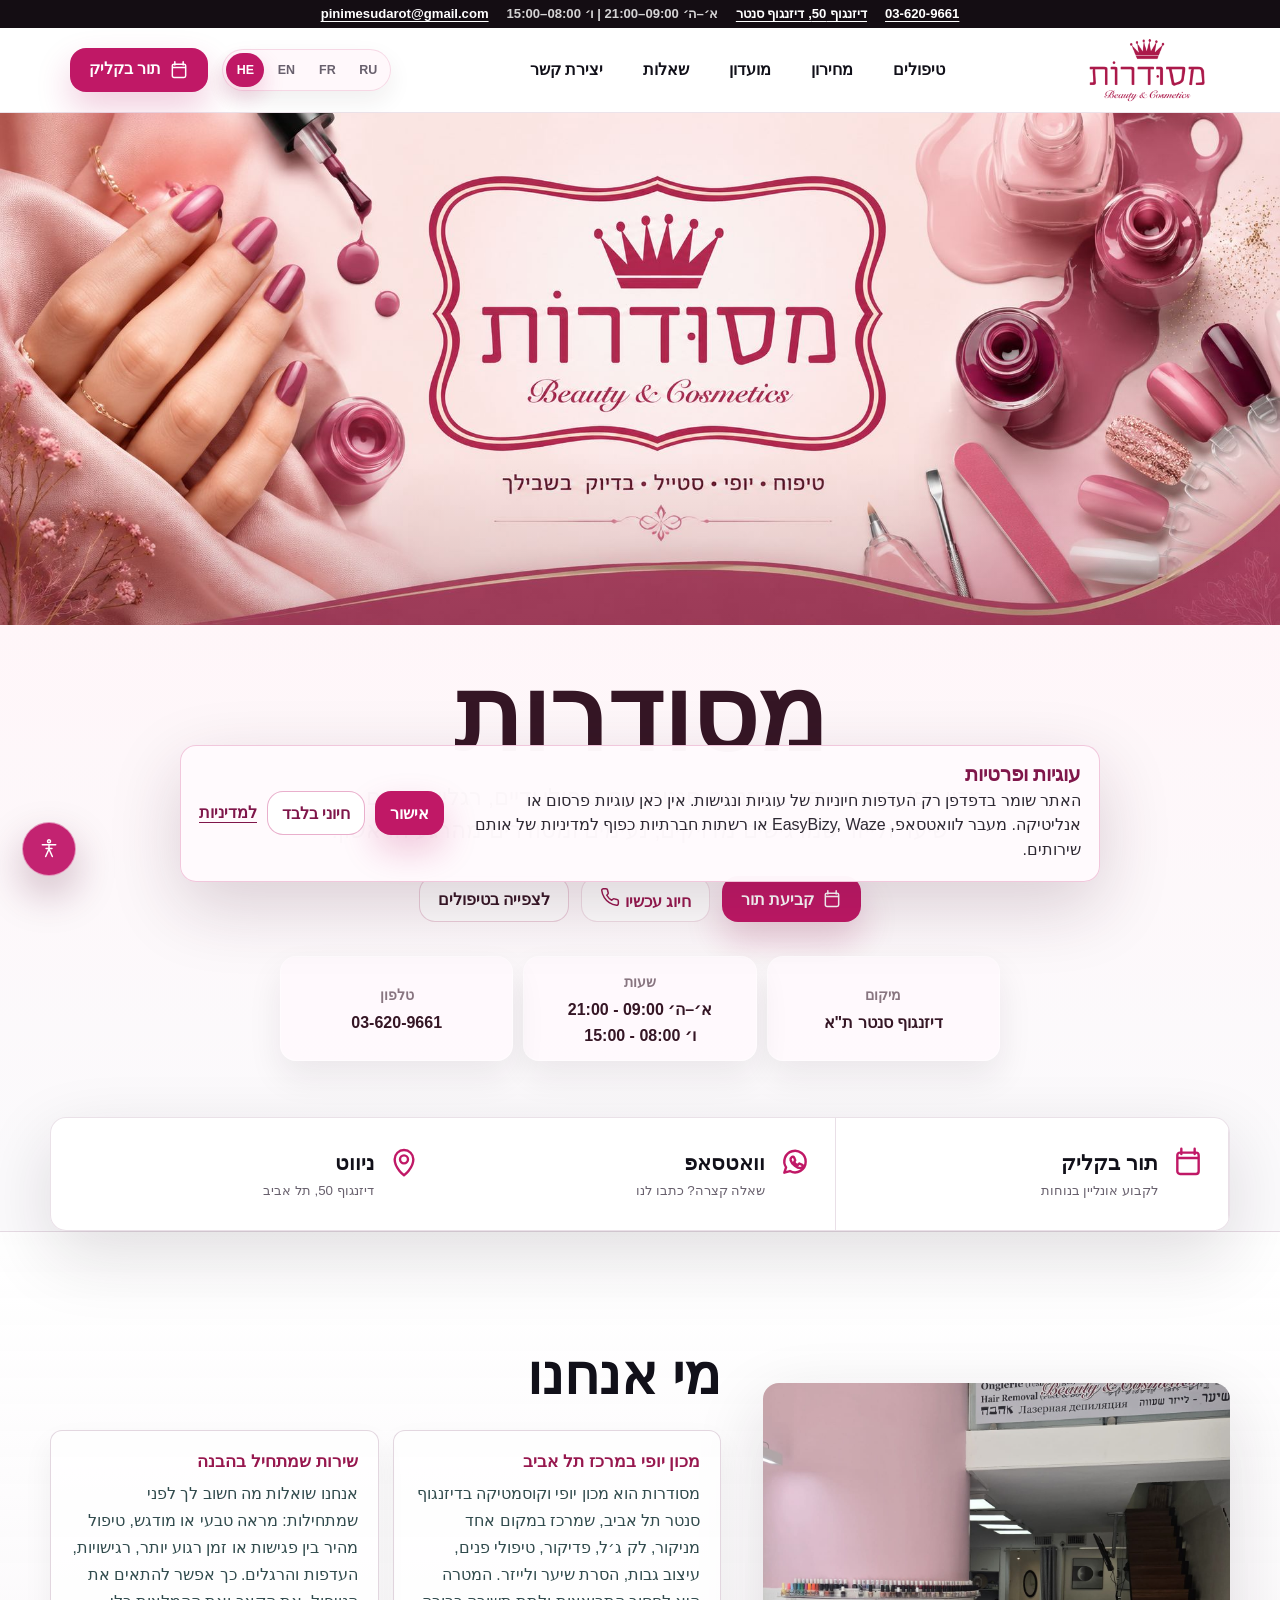
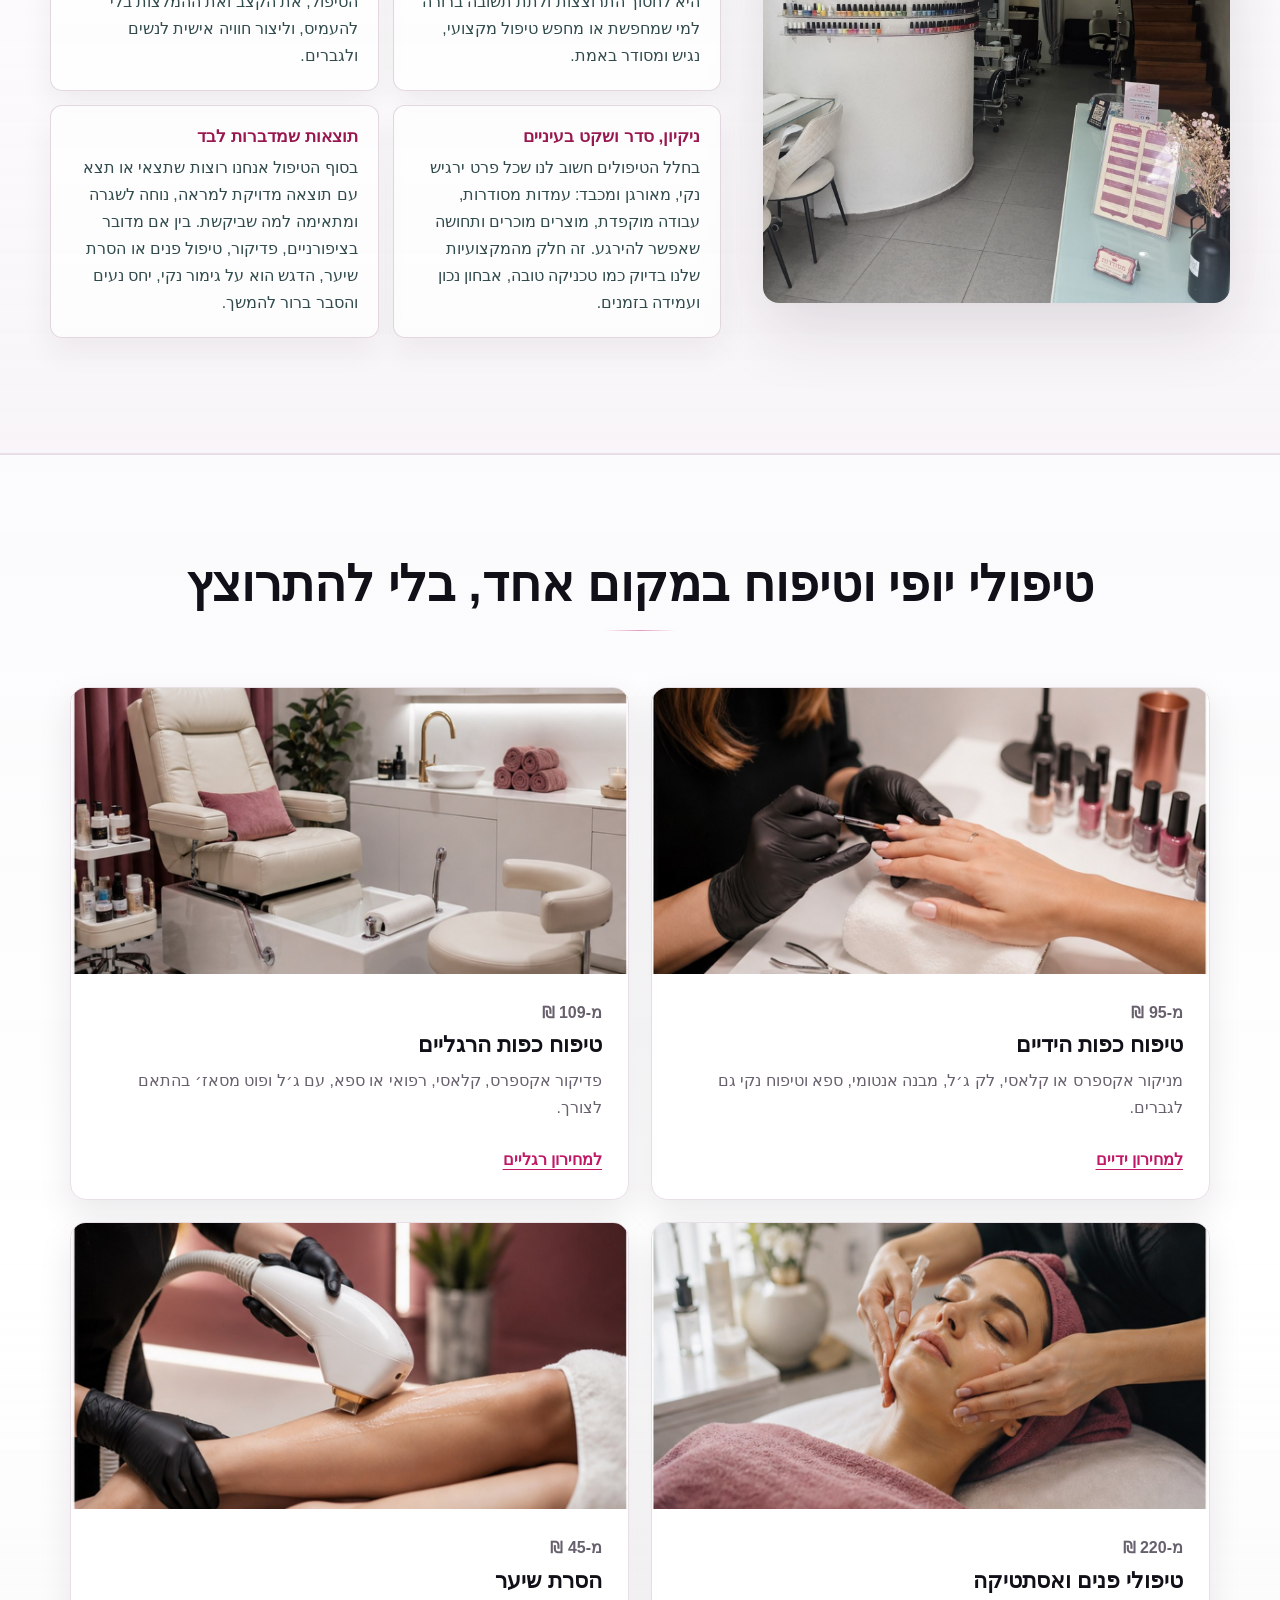
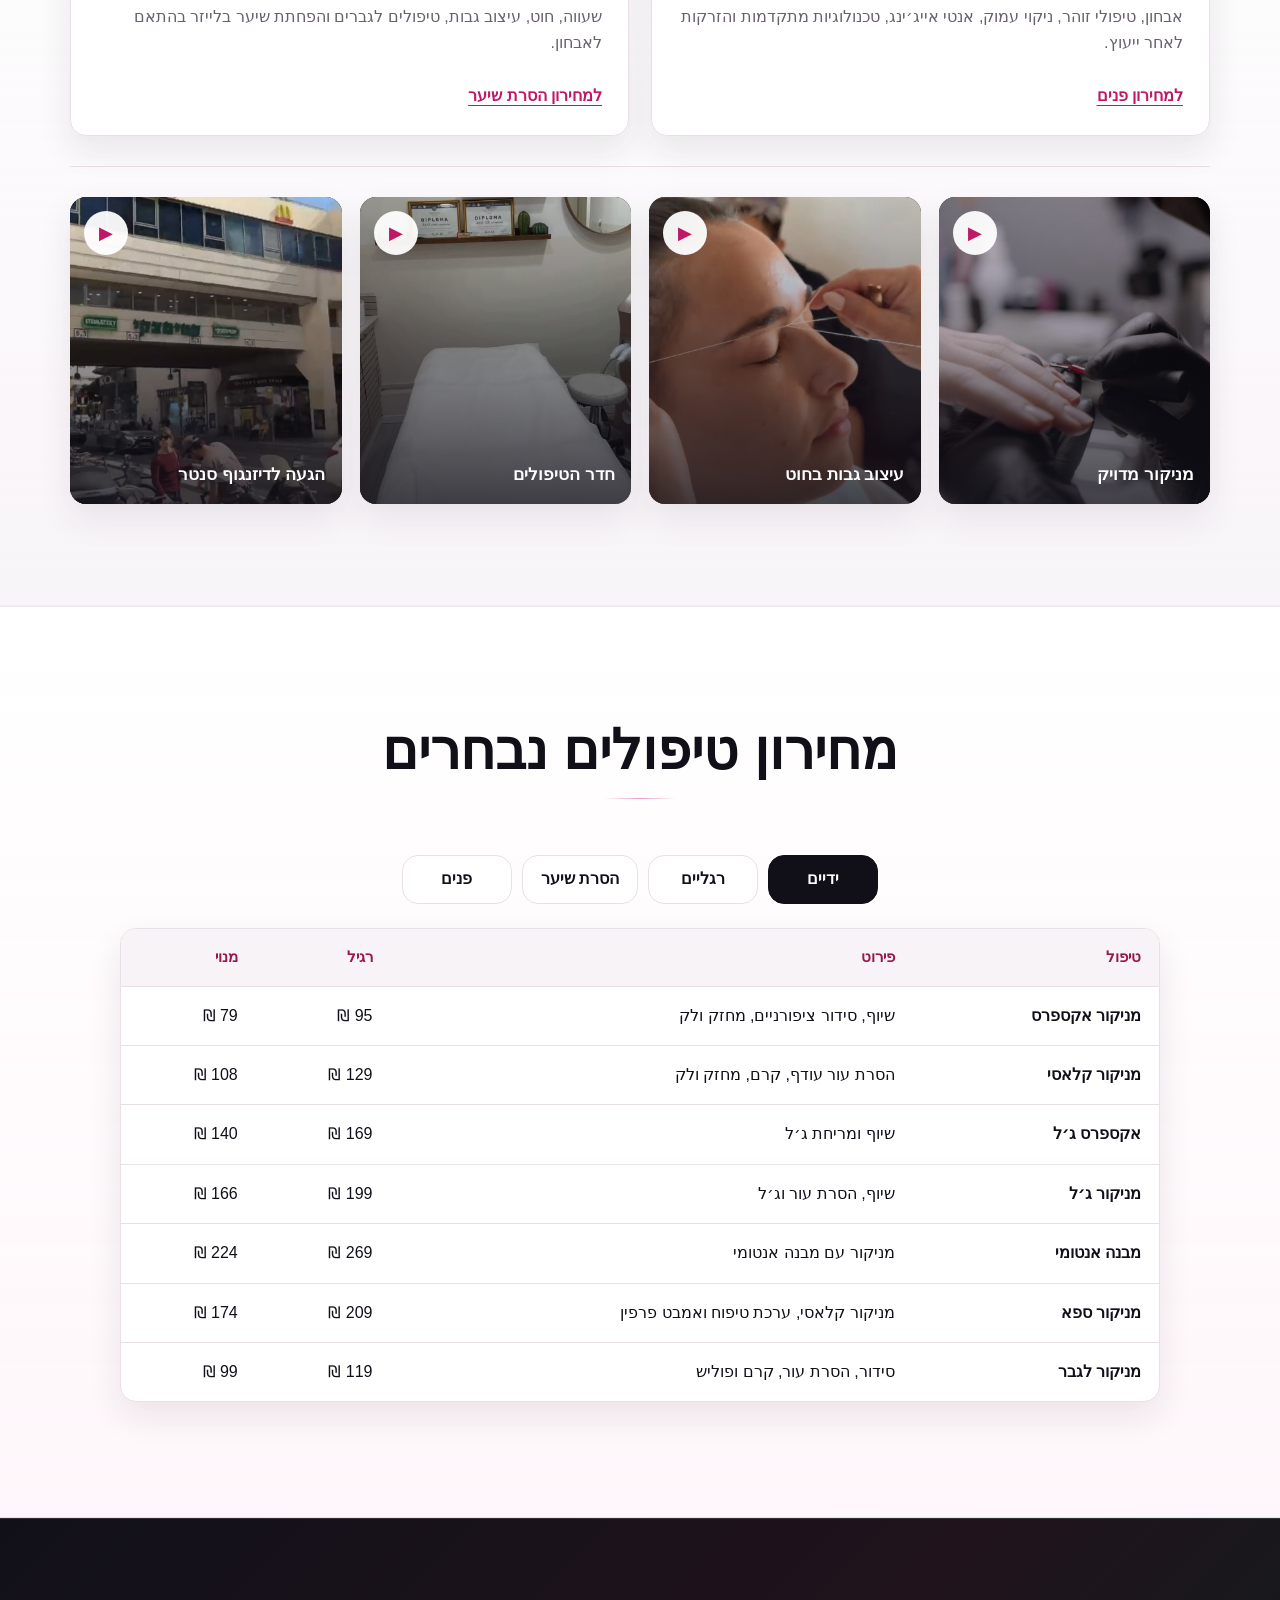
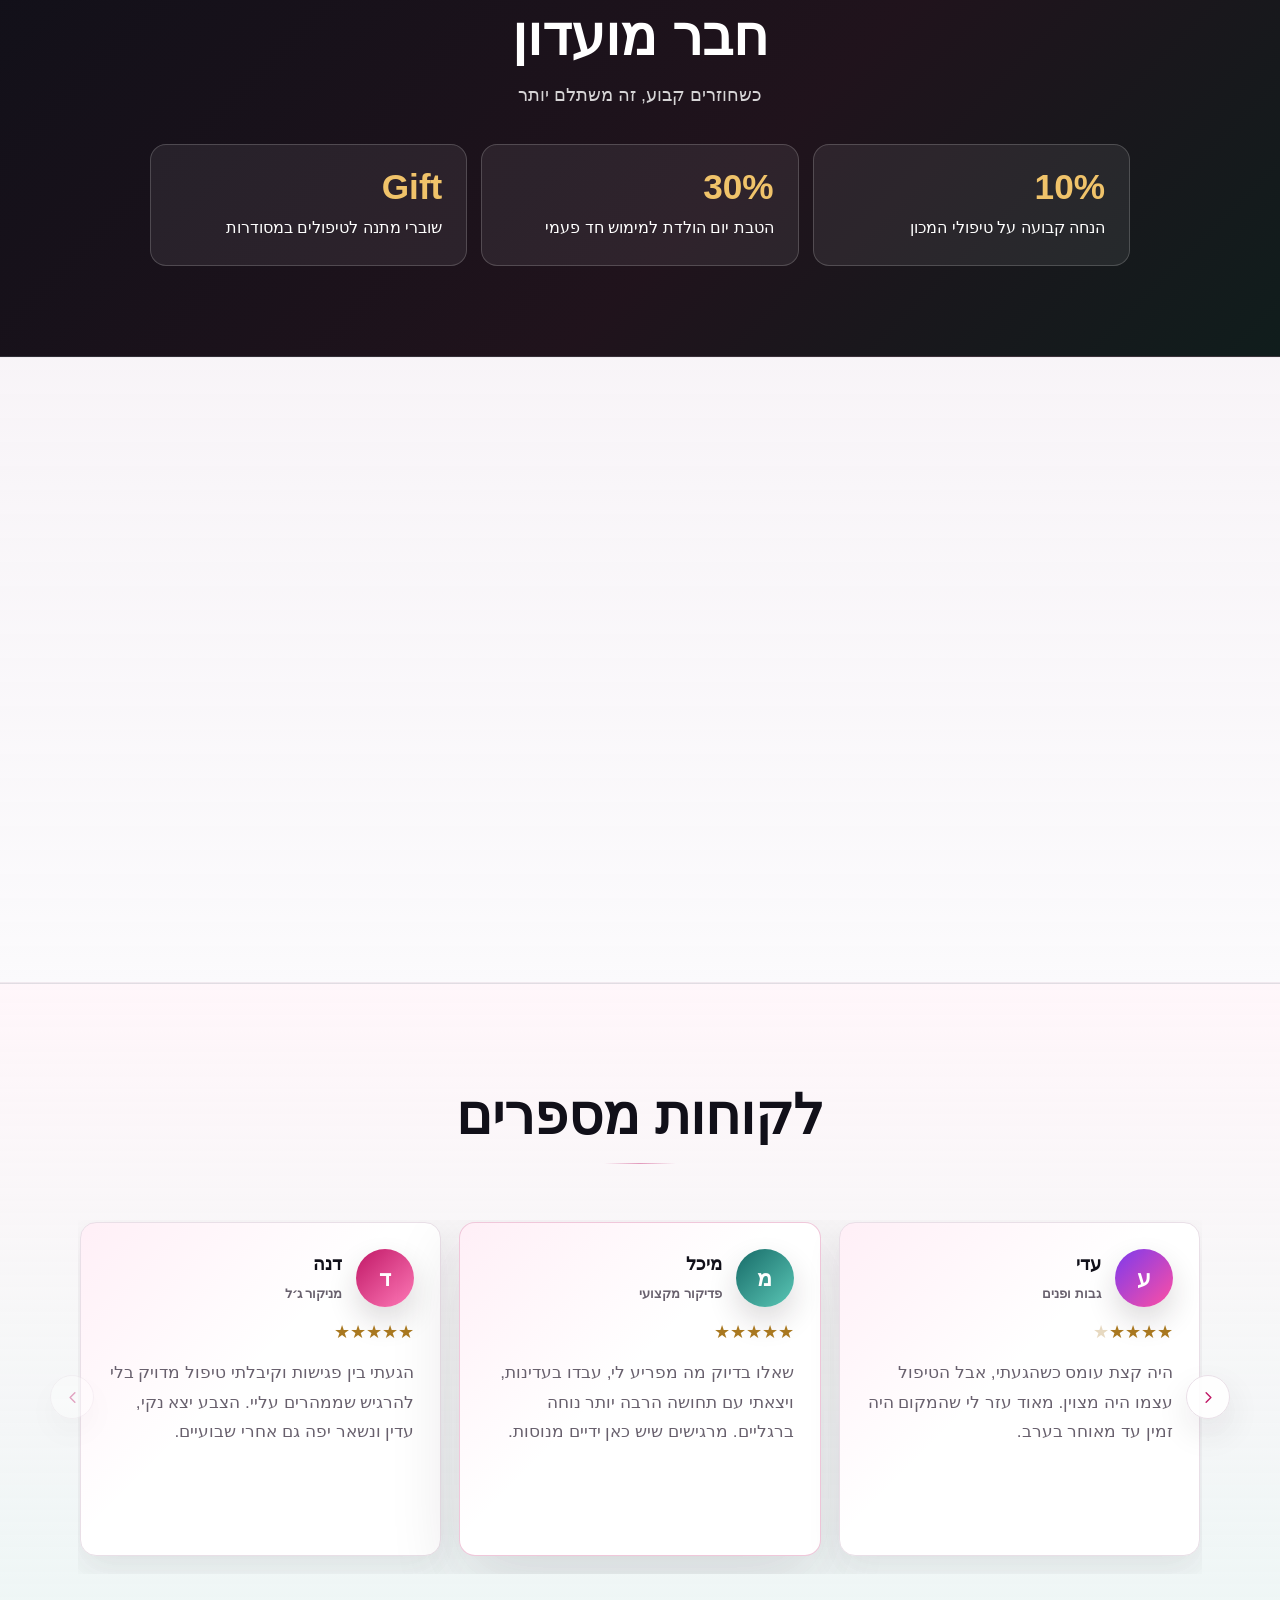
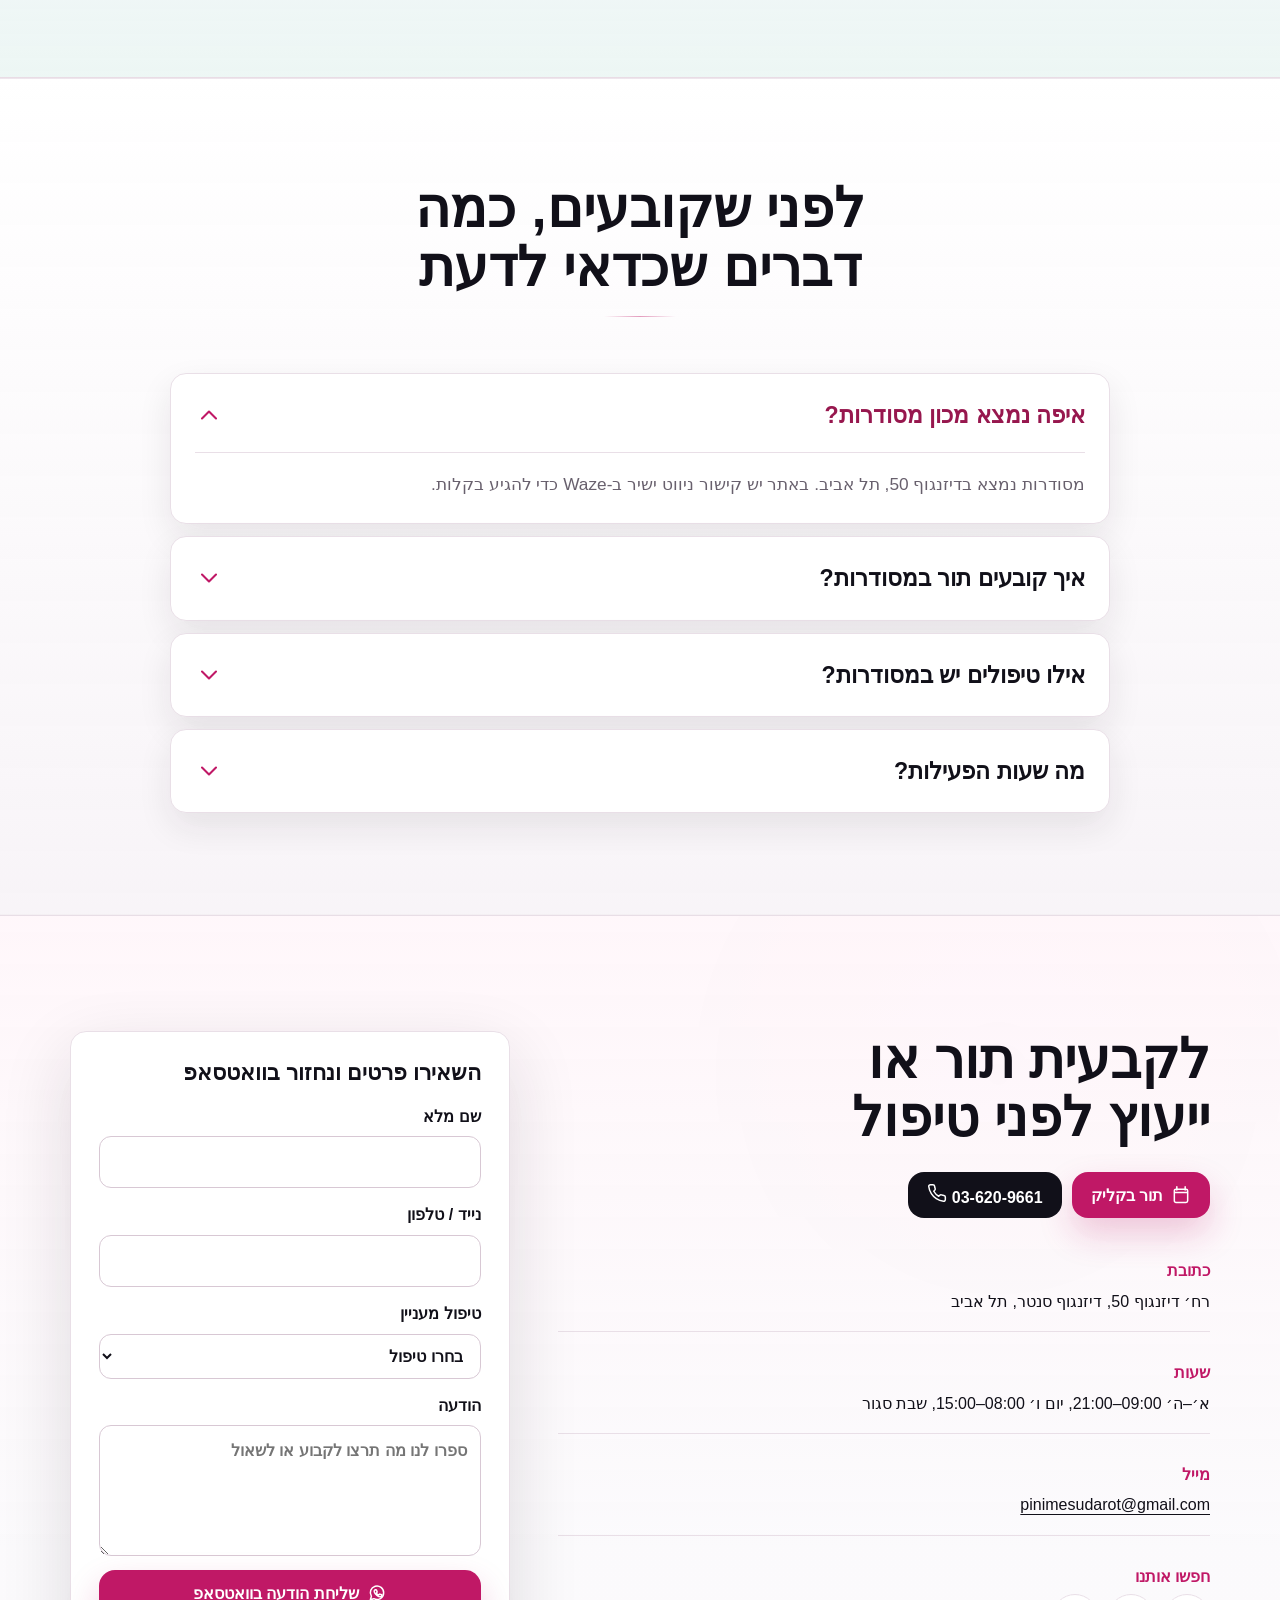
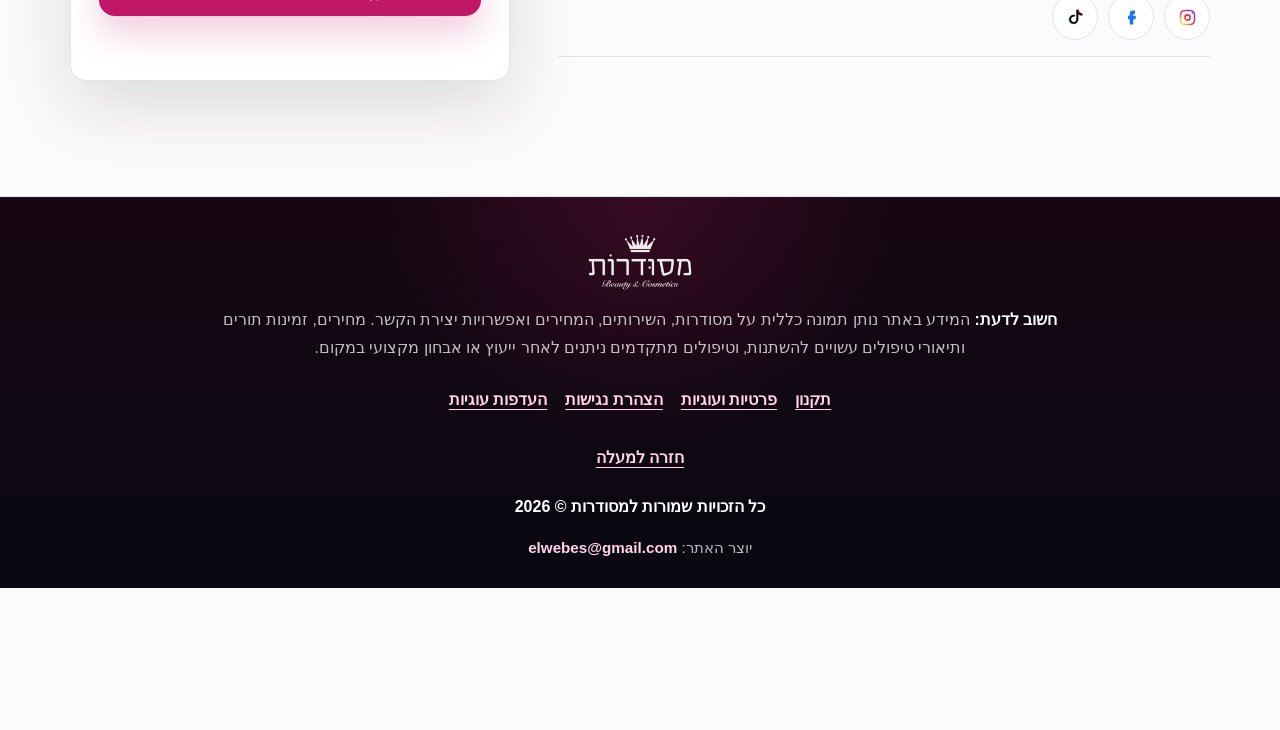
==== commit 654be1ee: "feat(accessibility): add verified on-site accessibility arrangements Replace the placeholder on-site" ====
--- a/index.html
+++ b/index.html
@@ -1759,20 +1759,29 @@
           האתר תוכנן לפעול בגרסאות העדכניות של Chrome, Safari, Edge ו-Firefox,
           במחשב ובטלפון נייד, ולשימוש עם קוראי מסך נפוצים.
         </p>
-        <h3>הסדרי נגישות במכון</h3>
-        <!--
-          TODO (business owner): add verified on-site details here, e.g.
-          step-free entrance, door width, accessible treatment chair, restrooms.
-        -->
-        <p>
-          המכון ממוקם בדיזנגוף סנטר, רחוב דיזנגוף 50, תל אביב. הכניסה עם כלב
-          נחייה או כלב שירות מותרת. מומלץ ליצור קשר לפני ההגעה כדי שנוכל להיערך
-          מראש להתאמות הנדרשות, כגון סיוע בהגעה לעמדת הטיפול, תיאום מועד נוח
-          או מסירת מידע בעל פה.
-        </p>
-        <p>
-          מידע על הסדרי הנגישות במתחם דיזנגוף סנטר, כמו חניות נכים, מעליות
-          ושירותים נגישים, ניתן לקבל גם מהנהלת הקניון.
+        <h3>הסדרי נגישות בבית העסק</h3>
+        <p>בית העסק ממוקם בדיזנגוף סנטר, תל אביב.</p>
+        <ul>
+          <li>
+            <strong>כניסה לעסק:</strong> הכניסה לבית העסק היא ללא מדרגה.
+          </li>
+          <li>
+            <strong>מעברים בתוך העסק:</strong> קיימים מעברים המאפשרים מעבר בכיסא
+            גלגלים.
+          </li>
+          <li>
+            <strong>הגעה למתחם:</strong> בדיזנגוף סנטר קיימות כניסות נגישות,
+            מעליות וחניות נכים.
+          </li>
+          <li>
+            <strong>שירותים נגישים:</strong> במתחם דיזנגוף סנטר קיימים שירותים
+            נגישים. מומלץ לבדוק את מיקומם ביחס לבית העסק.
+          </li>
+        </ul>
+        <p>
+          הכניסה עם כלב נחייה או כלב שירות מותרת. מומלץ ליצור קשר לפני ההגעה כדי
+          שנוכל להיערך מראש להתאמות הנדרשות, כגון סיוע בהגעה לעמדת הטיפול, תיאום
+          מועד נוח או מסירת מידע בעל פה.
         </p>
         <h3>שירות בערוצים חלופיים</h3>
         <p>
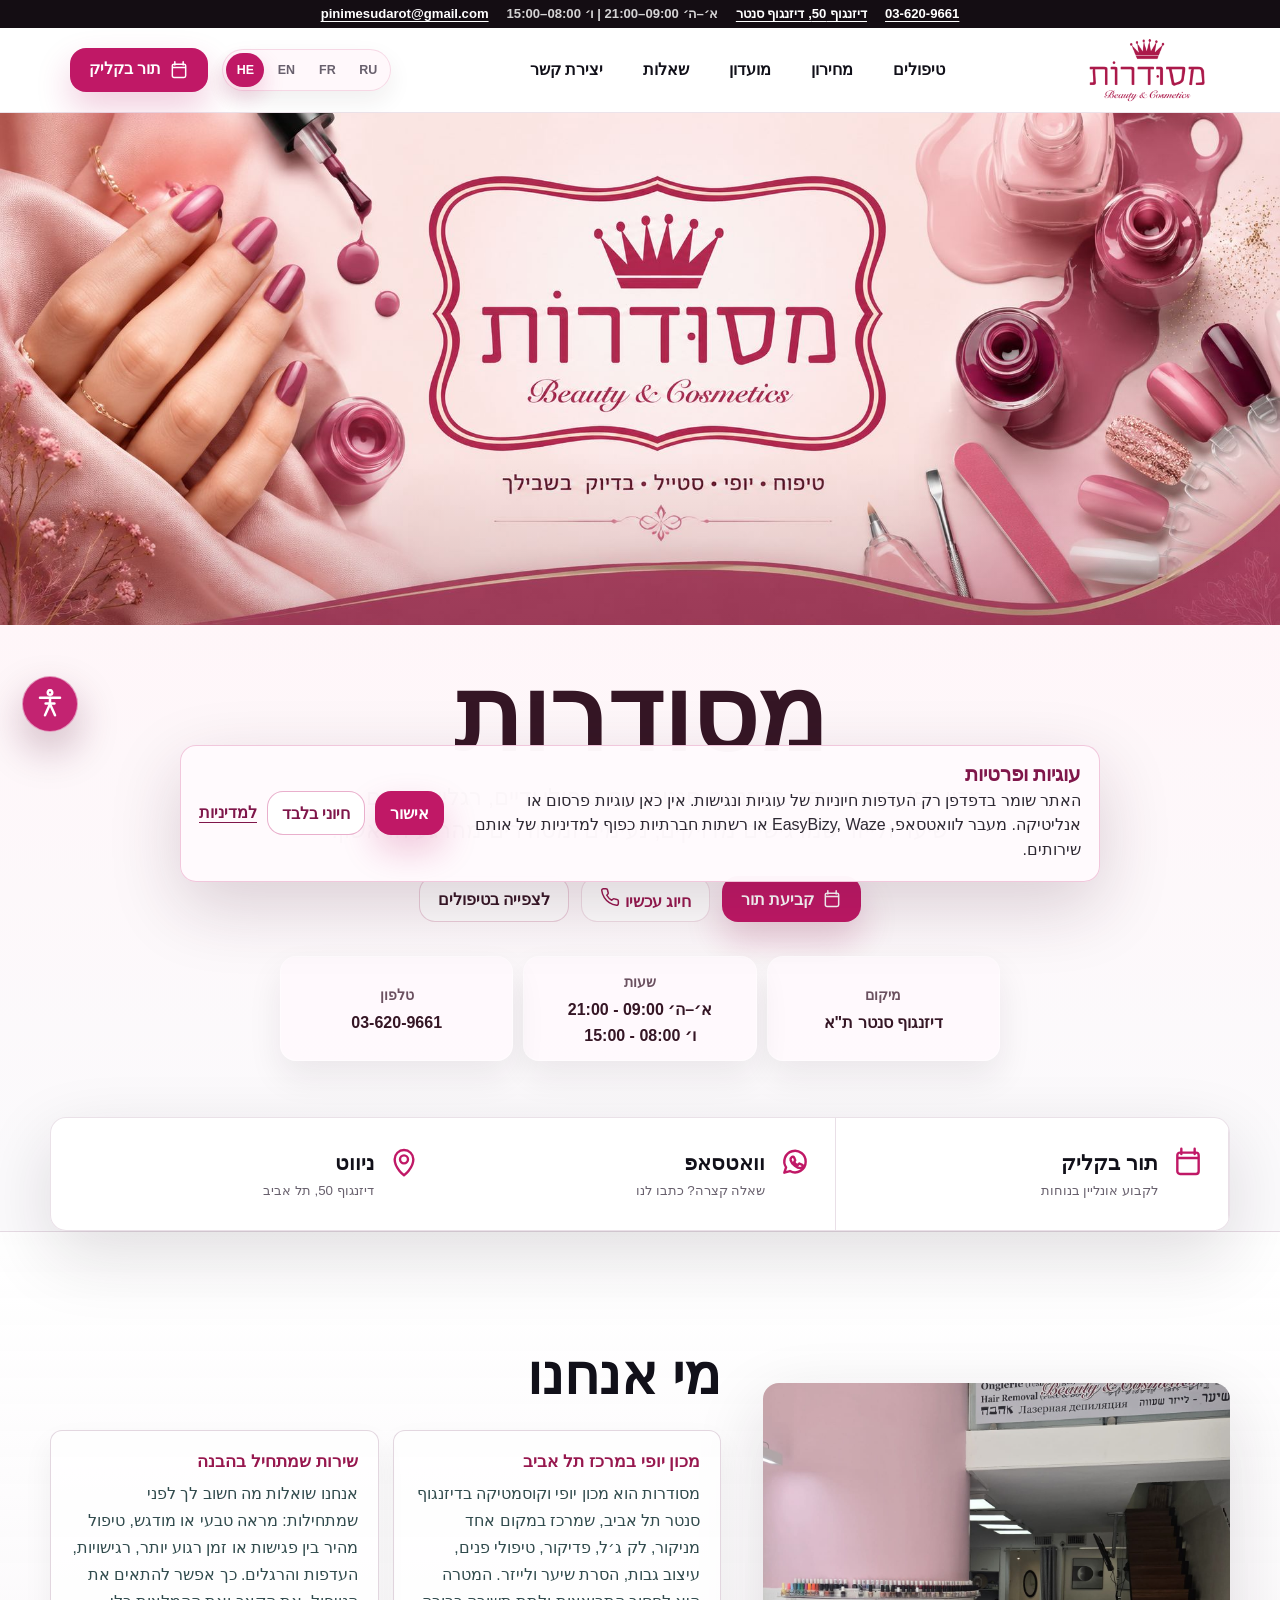
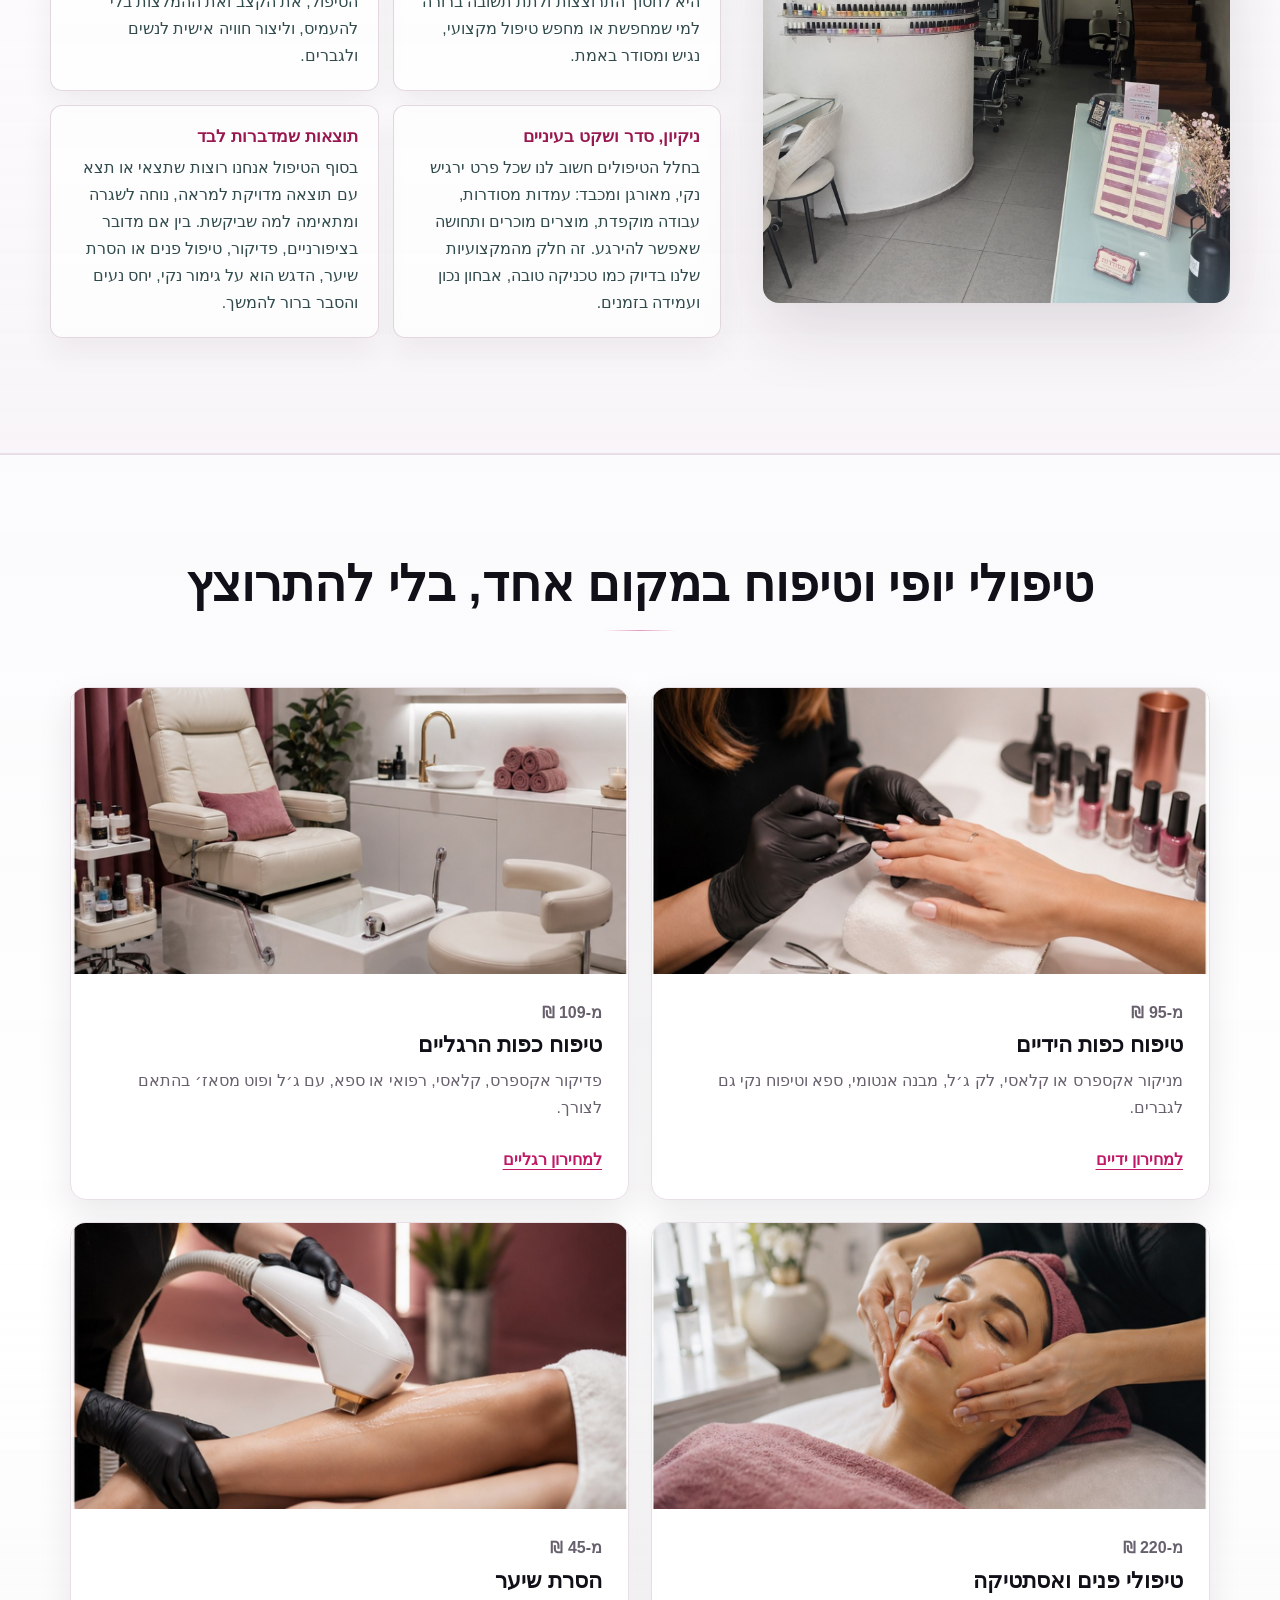
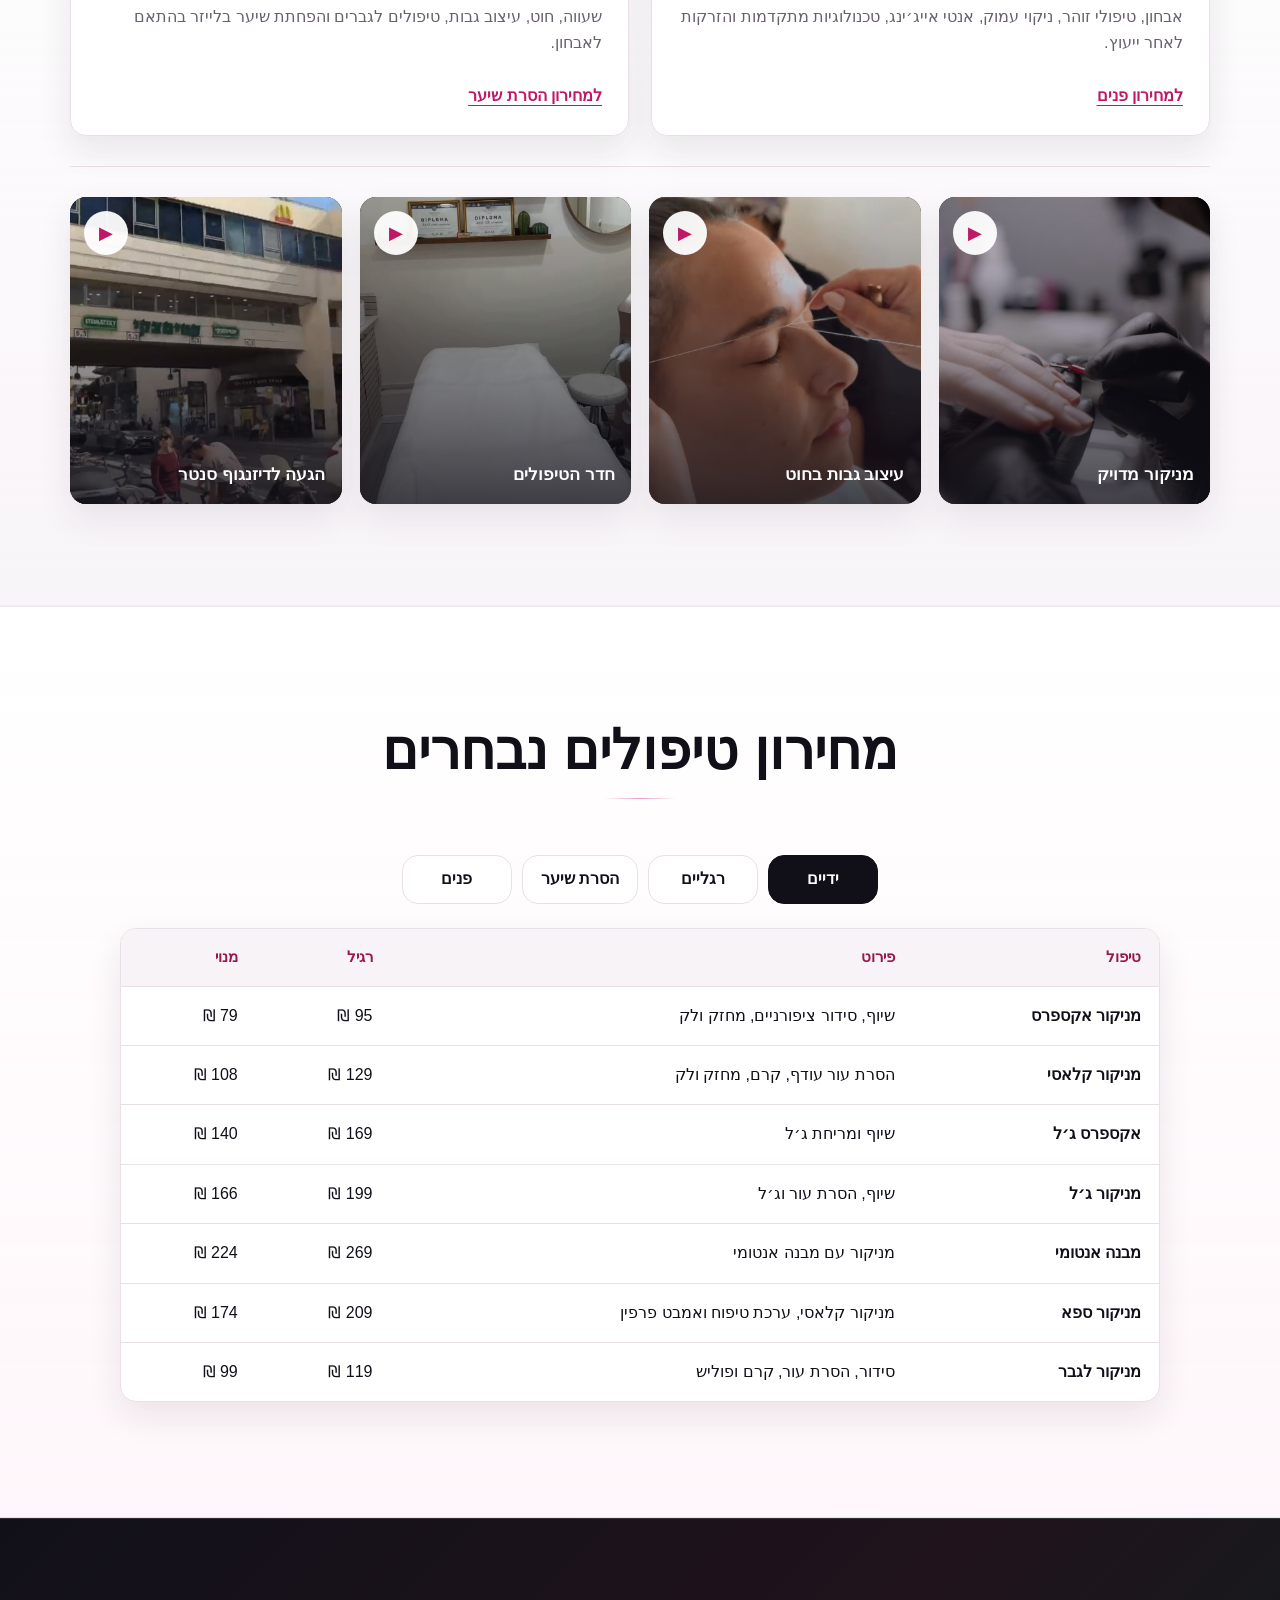
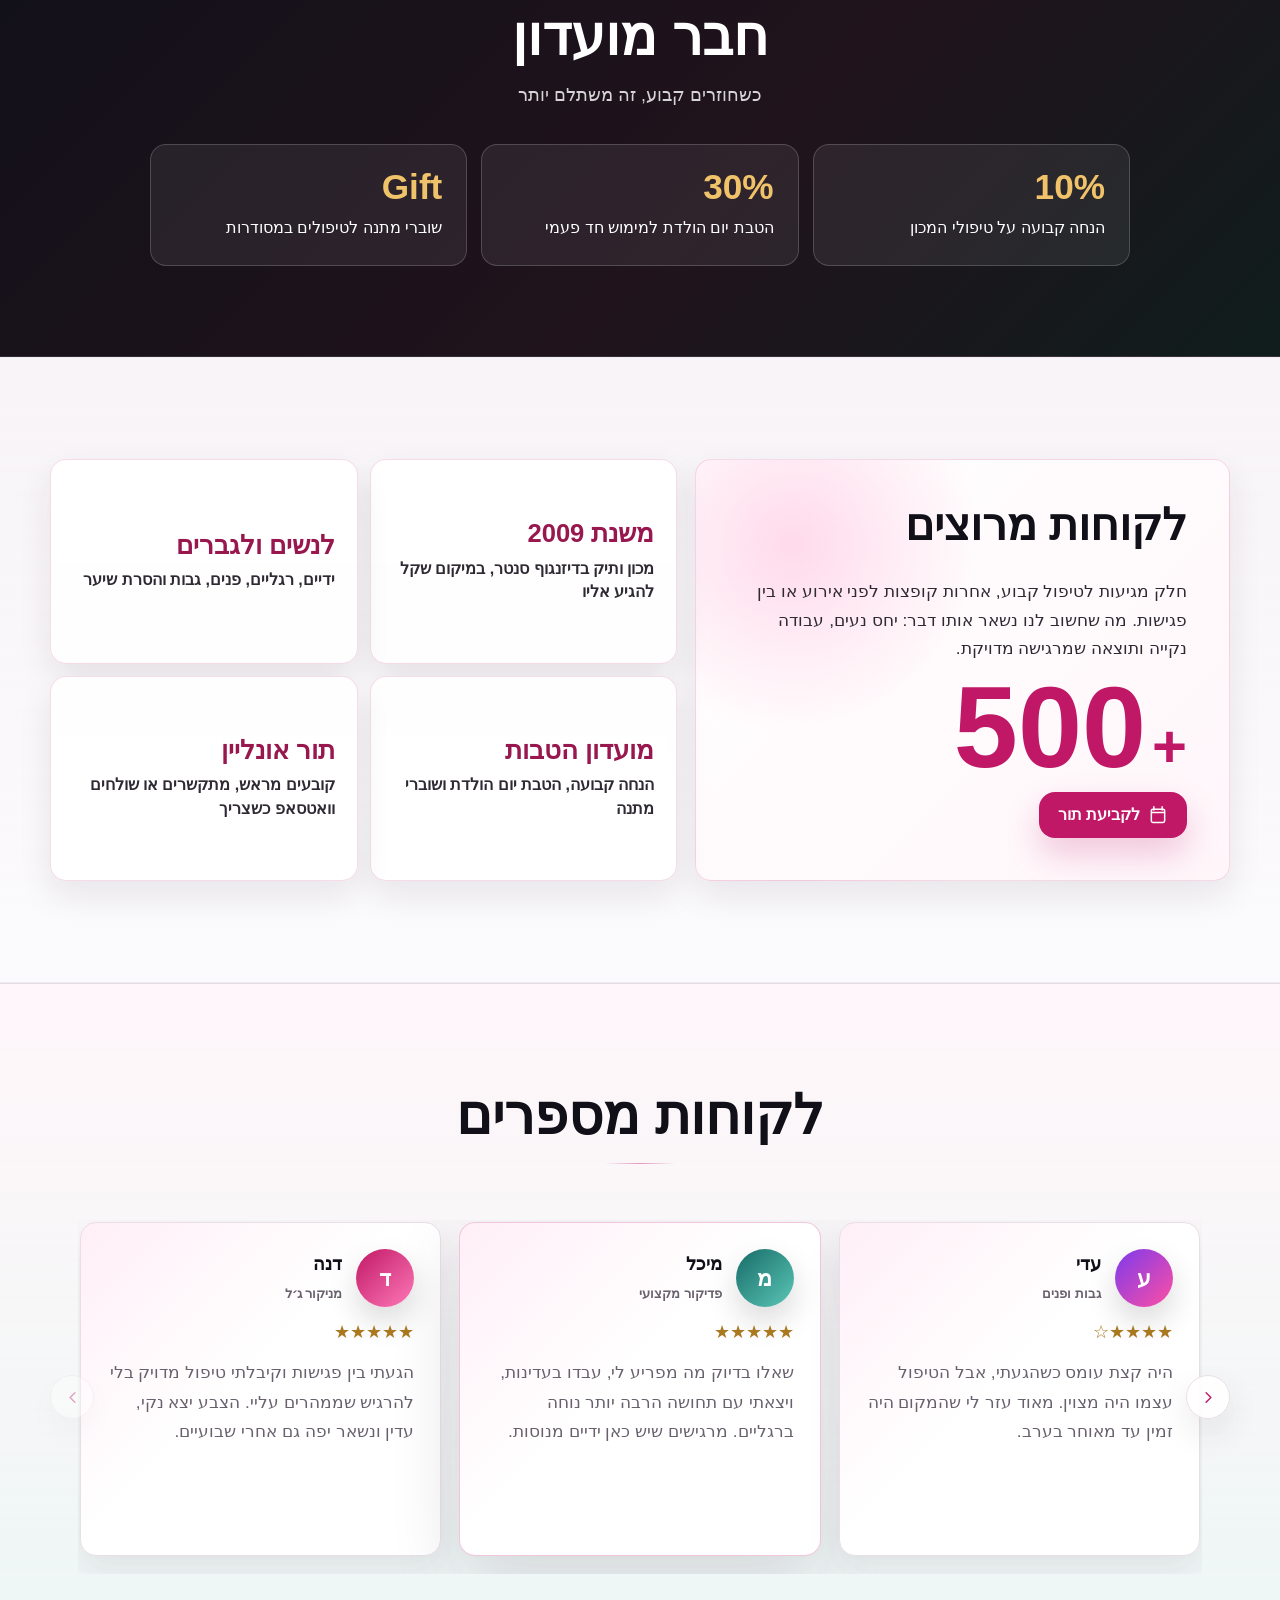
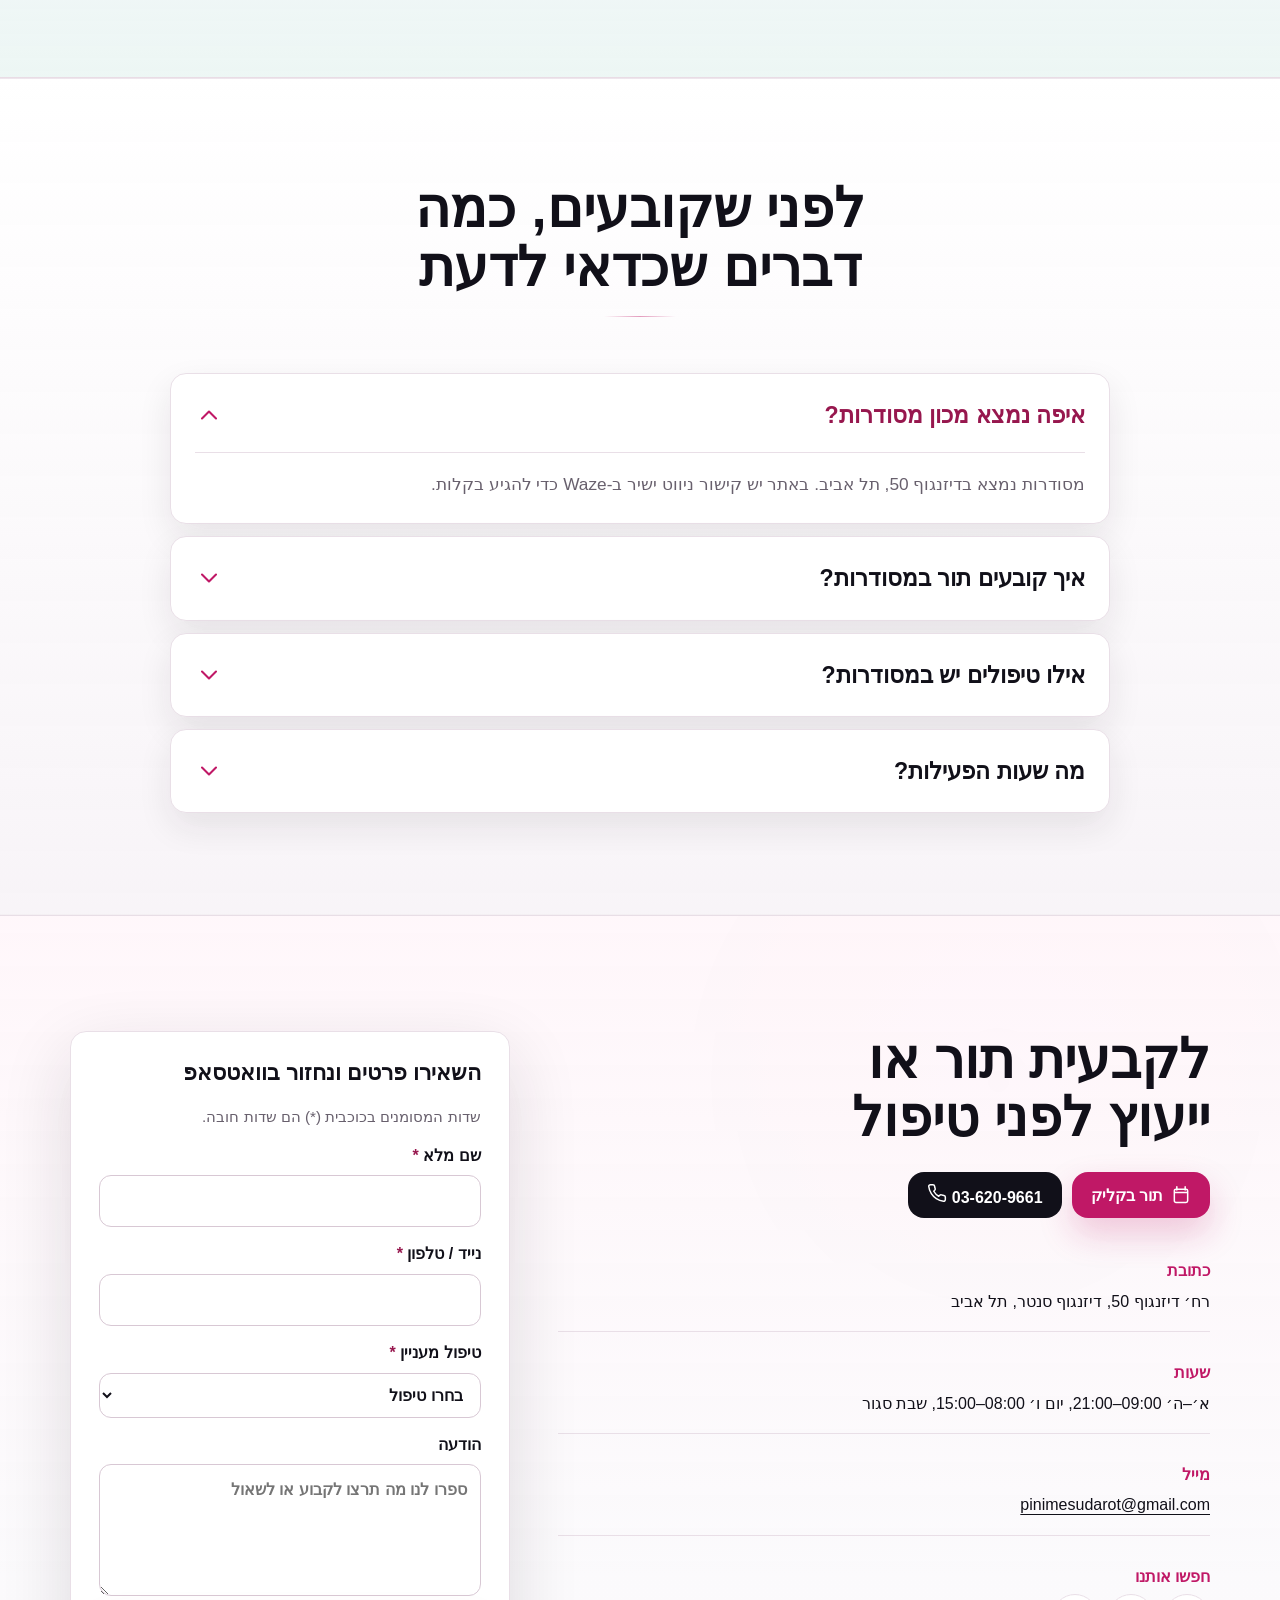
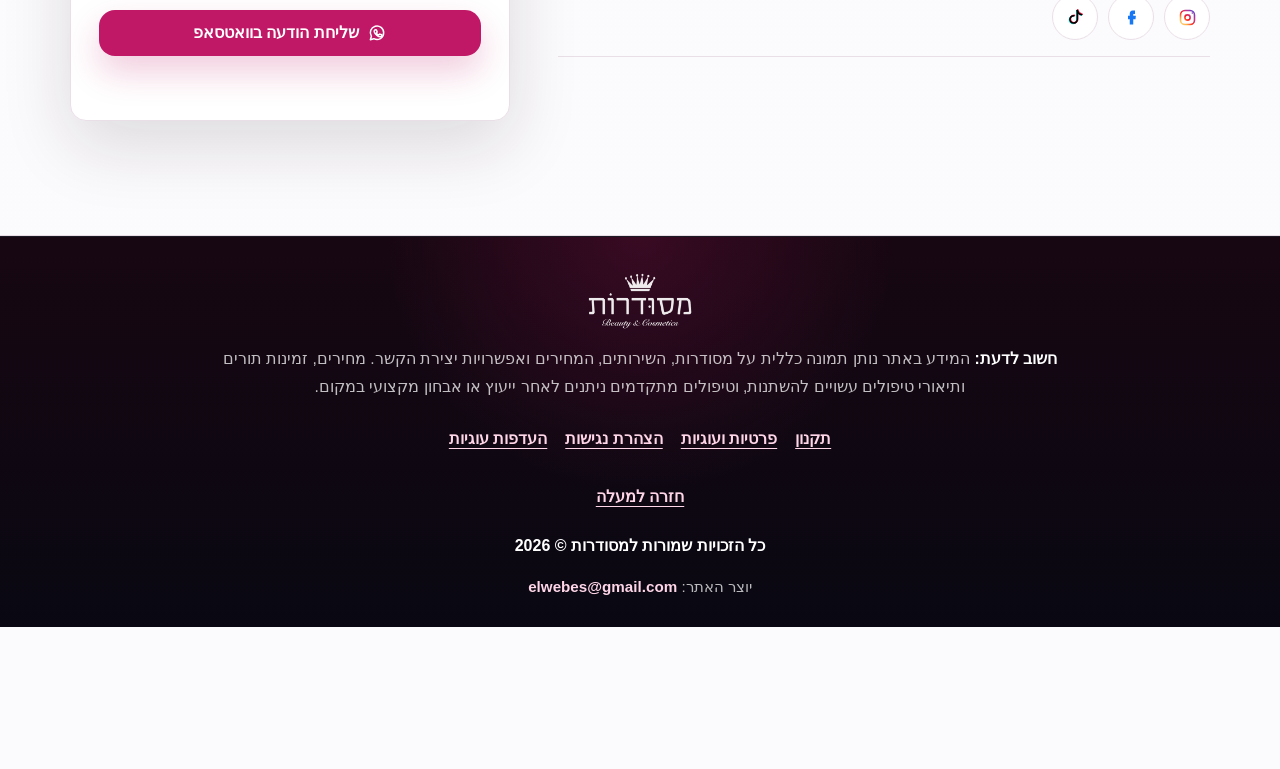
==== commit 110e38bb: "feat(accessibility): new accessibility menu and statement page Replace the old accessibility panel w" ====
--- a/index.html
+++ b/index.html
@@ -75,9 +75,10 @@
       name="twitter:image"
       content="https://www.mesudarot-il.com/assets/mesudarot-place.jpeg"
     />
-    <link rel="stylesheet" href="styles.css?v=20261029-a11y" />
-    <script defer src="i18n.js?v=20261029-a11y"></script>
-    <script defer src="script.js?v=20261029-a11y"></script>
+    <link rel="stylesheet" href="styles.css?v=20261029-a11y-reset" />
+    <script src="accessibility.js?v=20261029-a11y-reset"></script>
+    <script defer src="i18n.js?v=20261029-a11y-menu"></script>
+    <script defer src="script.js?v=20261029-a11y-menu"></script>
     <script type="application/ld+json">
       {
         "@context": "https://schema.org",
@@ -321,6 +322,78 @@
         <path d="M8 21l4-9 4 9" />
         <path d="M8.5 11.5h7" />
       </symbol>
+      <symbol id="icon-a11y-text-size" viewBox="0 0 24 24">
+        <path d="M3 19 8.5 5h1L15 19M5.2 14h7.6" />
+        <path d="M16 19l3.5-8 3.5 8M17 16.5h5" />
+      </symbol>
+      <symbol id="icon-a11y-font" viewBox="0 0 24 24">
+        <path d="M4 7V5h16v2M12 5v14M9 19h6" />
+      </symbol>
+      <symbol id="icon-a11y-line-height" viewBox="0 0 24 24">
+        <path d="M11 6h10M11 12h10M11 18h10" />
+        <path d="M5 4v16M3 6l2-2 2 2M3 18l2 2 2-2" />
+      </symbol>
+      <symbol id="icon-a11y-letter-spacing" viewBox="0 0 24 24">
+        <path d="M5 13l3-8 3 8M6 11h4M14 5v8h3.5a2 2 0 0 0 0-4H14M14 9h3a2 2 0 0 0 0-4h-3" />
+        <path d="M3 19h18M6 17l-3 2 3 2M18 17l3 2-3 2" />
+      </symbol>
+      <symbol id="icon-a11y-heading" viewBox="0 0 24 24">
+        <path d="M6 5v14M16 5v14M6 12h10" />
+        <rect x="2.5" y="2.5" width="19" height="19" rx="3" />
+      </symbol>
+      <symbol id="icon-a11y-link" viewBox="0 0 24 24">
+        <path d="M10 14a4.5 4.5 0 0 0 6.4 0l3-3a4.5 4.5 0 0 0-6.4-6.4l-1 1" />
+        <path d="M14 10a4.5 4.5 0 0 0-6.4 0l-3 3a4.5 4.5 0 0 0 6.4 6.4l1-1" />
+      </symbol>
+      <symbol id="icon-a11y-pause" viewBox="0 0 24 24">
+        <circle cx="12" cy="12" r="9" />
+        <path d="M10 9v6M14 9v6" />
+      </symbol>
+      <symbol id="icon-a11y-cursor" viewBox="0 0 24 24">
+        <path d="M5 3v15l4.2-3.8L12 21l3-1.4-2.8-6.3H18Z" />
+      </symbol>
+      <symbol id="icon-a11y-contrast-dark" viewBox="0 0 24 24">
+        <path d="M20 14.5A8.5 8.5 0 0 1 9.5 4a8.5 8.5 0 1 0 10.5 10.5Z" />
+      </symbol>
+      <symbol id="icon-a11y-contrast-light" viewBox="0 0 24 24">
+        <circle cx="12" cy="12" r="4" />
+        <path d="M12 2v2M12 20v2M4.9 4.9l1.4 1.4M17.7 17.7l1.4 1.4M2 12h2M20 12h2M4.9 19.1l1.4-1.4M17.7 6.3l1.4-1.4" />
+      </symbol>
+      <symbol id="icon-a11y-grayscale" viewBox="0 0 24 24">
+        <circle cx="12" cy="12" r="9" />
+        <path d="M12 3a9 9 0 0 1 0 18Z" fill="currentColor" />
+      </symbol>
+      <symbol id="icon-a11y-saturation-high" viewBox="0 0 24 24">
+        <path d="M12 3s6 6.4 6 11a6 6 0 0 1-12 0c0-4.6 6-11 6-11Z" fill="currentColor" />
+      </symbol>
+      <symbol id="icon-a11y-saturation-low" viewBox="0 0 24 24">
+        <path d="M12 3s6 6.4 6 11a6 6 0 0 1-12 0c0-4.6 6-11 6-11Z" />
+        <path d="M9 15a3 3 0 0 0 3 3" />
+      </symbol>
+      <symbol id="icon-a11y-focus" viewBox="0 0 24 24">
+        <path d="M4 8V5a1 1 0 0 1 1-1h3M16 4h3a1 1 0 0 1 1 1v3M20 16v3a1 1 0 0 1-1 1h-3M8 20H5a1 1 0 0 1-1-1v-3" />
+        <rect x="8" y="9" width="8" height="6" rx="1.5" />
+      </symbol>
+      <symbol id="icon-a11y-regions" viewBox="0 0 24 24">
+        <rect x="3" y="3" width="18" height="18" rx="2" stroke-dasharray="3 2.5" />
+        <path d="M3 9h18M9 9v12" />
+      </symbol>
+      <symbol id="icon-a11y-reset" viewBox="0 0 24 24">
+        <path d="M4 12a8 8 0 1 0 2.4-5.7L4 8.5" />
+        <path d="M4 3.5v5h5" />
+      </symbol>
+      <symbol id="icon-check" viewBox="0 0 24 24">
+        <path d="m5 12.5 4.5 4.5L19 7.5" />
+      </symbol>
+      <symbol id="icon-close" viewBox="0 0 24 24">
+        <path d="M6 6l12 12M18 6 6 18" />
+      </symbol>
+      <symbol id="icon-minus" viewBox="0 0 24 24">
+        <path d="M5 12h14" />
+      </symbol>
+      <symbol id="icon-plus" viewBox="0 0 24 24">
+        <path d="M12 5v14M5 12h14" />
+      </symbol>
     </svg>
 
     <a class="skip-link" href="#main">דלגי לתוכן</a>
@@ -372,6 +445,8 @@
             type="button"
             data-language-option="he"
             aria-pressed="true"
+            lang="he"
+            aria-label="עברית"
           >
             HE
           </button>
@@ -380,6 +455,8 @@
             type="button"
             data-language-option="en"
             aria-pressed="false"
+            lang="en"
+            aria-label="English"
           >
             EN
           </button>
@@ -388,6 +465,8 @@
             type="button"
             data-language-option="fr"
             aria-pressed="false"
+            lang="fr"
+            aria-label="Français"
           >
             FR
           </button>
@@ -396,6 +475,8 @@
             type="button"
             data-language-option="ru"
             aria-pressed="false"
+            lang="ru"
+            aria-label="Русский"
           >
             RU
           </button>
@@ -414,11 +495,11 @@
 
     <main id="main">
       <section class="hero" aria-labelledby="hero-title">
-        <div class="hero-visual" aria-hidden="true">
+        <div class="hero-visual">
           <img
             class="hero-image"
             src="assets/hero.jpeg"
-            alt=""
+            alt="מסודרות Beauty & Cosmetics – טיפוח • יופי • סטייל • בדיוק בשבילך"
             fetchpriority="high"
             decoding="async"
           />
@@ -431,7 +512,7 @@
               מכון יופי וקוסמטיקה בדיזנגוף סנטר, עם טיפולי ידיים, רגליים, פנים,
               הסרת שיער ולייזר שמרגישים מדויקים, נעימים ומסודרים מהרגע הראשון.
             </p>
-            <div class="hero-actions" aria-label="פעולות מהירות">
+            <div class="hero-actions" role="group" aria-label="פעולות מהירות">
               <a
                 class="button primary"
                 href="https://schedule.easybizy.net/mesudarot"
@@ -638,6 +719,7 @@
         <div
           class="service-reel"
           id="studio"
+          role="group"
           aria-label="סרטוני טיפולים מהסטודיו"
         >
           <div class="reel-grid featured-reel">
@@ -646,6 +728,7 @@
               type="button"
               data-video="assets/studio/studio-02.mov"
               aria-label="פתיחת סרטון מניקור מדויק"
+              aria-describedby="video-desc-02"
             >
               <img
                 src="assets/studio/poster-02.jpg"
@@ -656,12 +739,16 @@
                 decoding="async"
               />
               <span>מניקור מדויק</span>
+              <small class="sr-only" id="video-desc-02">
+                סרטון ללא קול: צילום תקריב של מטפלת בכפפות שחורות המורחת לק אדום על ציפורני לקוחה.
+              </small>
             </button>
             <button
               class="reel-card"
               type="button"
               data-video="assets/studio/studio-16.mov"
               aria-label="פתיחת סרטון עיצוב גבות בחוט"
+              aria-describedby="video-desc-16"
             >
               <img
                 src="assets/studio/poster-16.jpg"
@@ -672,12 +759,16 @@
                 decoding="async"
               />
               <span>עיצוב גבות בחוט</span>
+              <small class="sr-only" id="video-desc-16">
+                עיצוב גבות בחוט: מטפלת מעצבת את גבות הלקוחה בחוט ומקצרת שערות במספריים קטנים.
+              </small>
             </button>
             <button
               class="reel-card"
               type="button"
               data-video="assets/studio/studio-15.mov"
               aria-label="פתיחת סרטון חדר הטיפולים"
+              aria-describedby="video-desc-15"
             >
               <img
                 src="assets/studio/poster-15.jpg"
@@ -688,12 +779,16 @@
                 decoding="async"
               />
               <span>חדר הטיפולים</span>
+              <small class="sr-only" id="video-desc-15">
+                חדר טיפולים עם מיטת טיפול, כיוון מכשיר להסרת שיער בלייזר, וטיפולי לייזר בגב של לקוח ובאזור הכתף ובית השחי של לקוחה.
+              </small>
             </button>
             <button
               class="reel-card"
               type="button"
               data-video="assets/studio/studio-13.mov"
               aria-label="פתיחת סרטון הגעה לדיזנגוף סנטר"
+              aria-describedby="video-desc-13"
             >
               <img
                 src="assets/studio/poster-13.jpg"
@@ -704,6 +799,9 @@
                 decoding="async"
               />
               <span>הגעה לדיזנגוף סנטר</span>
+              <small class="sr-only" id="video-desc-13">
+                הגעה למכון: הליכה ברחוב ליד דיזנגוף סנטר, כניסה למכון לאורך עמדות המניקור וקיר הלקים, וסיור בחדרי הטיפולים.
+              </small>
             </button>
           </div>
         </div>
@@ -1043,7 +1141,7 @@
             <strong>30%</strong><span>הטבת יום הולדת למימוש חד פעמי</span>
           </article>
           <article>
-            <strong>Gift</strong><span>שוברי מתנה לטיפולים במסודרות</span>
+            <strong lang="en" data-source-lang="en">Gift</strong><span>שוברי מתנה לטיפולים במסודרות</span>
           </article>
         </div>
       </section>
@@ -1058,6 +1156,7 @@
           </p>
           <div
             class="happy-counter"
+            role="img"
             aria-label="500 פלוס מטופלות ומטופלים מרוצים"
           >
             <span class="count-up" data-count="500">500</span><span>+</span>
@@ -1072,7 +1171,11 @@
             לקביעת תור
           </a>
         </div>
-        <div class="social-proof-points" aria-label="סיבות לבחור במסודרות">
+        <div
+          class="social-proof-points"
+          role="group"
+          aria-label="סיבות לבחור במסודרות"
+        >
           <article>
             <strong>משנת 2009</strong>
             <span>מכון ותיק בדיזנגוף סנטר, במיקום שקל להגיע אליו</span>
@@ -1097,7 +1200,11 @@
           <h2 id="reviews-title">לקוחות מספרים</h2>
         </div>
         <div class="review-carousel" data-reviews-carousel>
-          <div class="review-controls" aria-label="דפדוף בין ביקורות">
+          <div
+            class="review-controls"
+            role="group"
+            aria-label="דפדוף בין ביקורות"
+          >
             <button
               class="review-control review-control-prev"
               type="button"
@@ -1119,7 +1226,12 @@
               </svg>
             </button>
           </div>
-          <div class="review-grid" tabindex="0" aria-label="ביקורות לקוחות">
+          <div
+            class="review-grid"
+            tabindex="0"
+            role="group"
+            aria-label="ביקורות לקוחות"
+          >
             <article class="review-card">
               <div class="review-head">
                 <span class="review-avatar avatar-rose" aria-hidden="true"
@@ -1130,7 +1242,7 @@
                   <small>מניקור ג׳ל</small>
                 </div>
               </div>
-              <span class="stars" aria-label="דירוג 5 מתוך 5">★★★★★</span>
+              <span class="stars" role="img" aria-label="דירוג 5 מתוך 5">★★★★★</span>
               <p>
                 הגעתי בין פגישות וקיבלתי טיפול מדויק בלי להרגיש שממהרים עליי.
                 הצבע יצא נקי, עדין ונשאר יפה גם אחרי שבועיים.
@@ -1146,7 +1258,7 @@
                   <small>פדיקור מקצועי</small>
                 </div>
               </div>
-              <span class="stars" aria-label="דירוג 5 מתוך 5">★★★★★</span>
+              <span class="stars" role="img" aria-label="דירוג 5 מתוך 5">★★★★★</span>
               <p>
                 שאלו בדיוק מה מפריע לי, עבדו בעדינות, ויצאתי עם תחושה הרבה יותר
                 נוחה ברגליים. מרגישים שיש כאן ידיים מנוסות.
@@ -1162,8 +1274,8 @@
                   <small>גבות ופנים</small>
                 </div>
               </div>
-              <span class="stars" aria-label="דירוג 4 מתוך 5"
-                >★★★★<span class="star-empty">★</span></span
+              <span class="stars" role="img" aria-label="דירוג 4 מתוך 5"
+                >★★★★<span class="star-empty">☆</span></span
               >
               <p>
                 היה קצת עומס כשהגעתי, אבל הטיפול עצמו היה מצוין. מאוד עזר לי
@@ -1180,7 +1292,7 @@
                   <small>לק ג׳ל</small>
                 </div>
               </div>
-              <span class="stars" aria-label="דירוג 5 מתוך 5">★★★★★</span>
+              <span class="stars" role="img" aria-label="דירוג 5 מתוך 5">★★★★★</span>
               <p>
                 מקום נקי מסודר ונעים, אווירה רגועה ושלווה. הבחורה שעשתה לי את
                 הלק ג׳ל מקצועית ועדינה. היה מעולה ! מומלץ בחום.​
@@ -1196,8 +1308,8 @@
                   <small>הסרת שיער</small>
                 </div>
               </div>
-              <span class="stars" aria-label="דירוג 4 מתוך 5"
-                >★★★★<span class="star-empty">★</span></span
+              <span class="stars" role="img" aria-label="דירוג 4 מתוך 5"
+                >★★★★<span class="star-empty">☆</span></span
               >
               <p>
                 התור התחיל כמה דקות באיחור, אבל קיבלתי הסבר ברור והטיפול עבר
@@ -1214,7 +1326,7 @@
                   <small>טיפול פנים</small>
                 </div>
               </div>
-              <span class="stars" aria-label="דירוג 5 מתוך 5">★★★★★</span>
+              <span class="stars" role="img" aria-label="דירוג 5 מתוך 5">★★★★★</span>
               <p>
                 באתי עם עור רגיש וקיבלתי טיפול קשוב מאוד. הסבירו כל שלב, לא
                 מיהרו, ויצאתי עם עור שנראה רגוע יותר.
@@ -1230,7 +1342,7 @@
                   <small>פדיקור ולק</small>
                 </div>
               </div>
-              <span class="stars" aria-label="דירוג 5 מתוך 5">★★★★★</span>
+              <span class="stars" role="img" aria-label="דירוג 5 מתוך 5">★★★★★</span>
               <p>
                 קבעתי מהרגע להרגע והצליחו להכניס אותי. השירות היה נעים, והלק יצא
                 נקי ומדויק יותר ממה שציפיתי.
@@ -1246,8 +1358,8 @@
                   <small>מניקור לגברים</small>
                 </div>
               </div>
-              <span class="stars" aria-label="דירוג 4 מתוך 5"
-                >★★★★<span class="star-empty">★</span></span
+              <span class="stars" role="img" aria-label="דירוג 4 מתוך 5"
+                >★★★★<span class="star-empty">☆</span></span
               >
               <p>
                 הגעתי קצת מובך וקיבלו אותי הכי טבעי שיש. הטיפול היה נקי, קצר
@@ -1380,25 +1492,44 @@
             </div>
           </dl>
         </div>
-        <form class="lead-form" id="lead-form">
+        <form class="lead-form" id="lead-form" novalidate>
           <h3>השאירו פרטים ונחזור בוואטסאפ</h3>
+          <p class="form-hint">שדות המסומנים בכוכבית (*) הם שדות חובה.</p>
           <label>
-            שם מלא
-            <input name="name" type="text" autocomplete="name" required />
+            <span>
+              שם מלא
+              <span class="required-mark" aria-hidden="true">*</span>
+            </span>
+            <input
+              name="name"
+              type="text"
+              autocomplete="name"
+              required
+              aria-describedby="lead-name-error"
+            />
           </label>
+          <p class="field-error" id="lead-name-error" hidden></p>
           <label>
-            נייד / טלפון
+            <span>
+              נייד / טלפון
+              <span class="required-mark" aria-hidden="true">*</span>
+            </span>
             <input
               name="phone"
               type="tel"
               inputmode="tel"
               autocomplete="tel"
               required
+              aria-describedby="lead-phone-error"
             />
           </label>
+          <p class="field-error" id="lead-phone-error" hidden></p>
           <label>
-            טיפול מעניין
-            <select name="service" required>
+            <span>
+              טיפול מעניין
+              <span class="required-mark" aria-hidden="true">*</span>
+            </span>
+            <select name="service" required aria-describedby="lead-service-error">
               <option value="">בחרו טיפול</option>
               <option>מניקור / ג׳ל</option>
               <option>פדיקור</option>
@@ -1408,6 +1539,7 @@
               <option>שאלה אחרת</option>
             </select>
           </label>
+          <p class="field-error" id="lead-service-error" hidden></p>
           <label>
             הודעה
             <textarea
@@ -1441,14 +1573,12 @@
           יצירת הקשר. מחירים, זמינות תורים ותיאורי טיפולים עשויים להשתנות,
           וטיפולים מתקדמים ניתנים לאחר ייעוץ או אבחון מקצועי במקום.
         </p>
-        <div class="legal-links" aria-label="מידע משפטי ונגישות">
+        <div class="legal-links" role="group" aria-label="מידע משפטי ונגישות">
           <button type="button" data-modal-target="terms-modal">תקנון</button>
           <button type="button" data-modal-target="privacy-modal">
             פרטיות ועוגיות
           </button>
-          <button type="button" data-modal-target="accessibility-modal">
-            הצהרת נגישות
-          </button>
+          <a href="accessibility.html">הצהרת נגישות</a>
           <button type="button" data-cookie-settings>העדפות עוגיות</button>
         </div>
         <a class="footer-top" href="#top">חזרה למעלה</a>
@@ -1491,86 +1621,236 @@
     </section>
 
     <button
-      class="accessibility-toggle"
+      class="a11y-launcher"
       type="button"
-      aria-controls="accessibility-panel"
+      data-a11y-open
+      aria-haspopup="dialog"
       aria-expanded="false"
+      aria-controls="a11y-panel"
     >
-      <svg><use href="#icon-accessibility"></use></svg>
-      <span class="sr-only">פתיחת כלי נגישות</span>
+      <svg aria-hidden="true"><use href="#icon-accessibility"></use></svg>
+      <span class="sr-only">תפריט נגישות</span>
     </button>
 
-    <aside
-      class="accessibility-panel"
-      id="accessibility-panel"
-      aria-label="כלי נגישות"
-      hidden
-    >
-      <div class="panel-head">
-        <h2>נגישות</h2>
-        <button type="button" data-a11y-close aria-label="סגירת כלי נגישות">
-          ×
+    <dialog class="a11y-panel" id="a11y-panel" aria-labelledby="a11y-panel-title">
+      <div class="a11y-panel-header">
+        <div>
+          <h2 id="a11y-panel-title">התאמות נגישות</h2>
+          <p>השינויים חלים מיד ונשמרים בדפדפן זה בלבד.</p>
+        </div>
+        <button
+          class="a11y-close"
+          type="button"
+          data-a11y-close
+          aria-label="סגירת תפריט הנגישות"
+        >
+          <svg aria-hidden="true"><use href="#icon-close"></use></svg>
         </button>
       </div>
-      <button type="button" data-a11y-toggle="large-text" aria-pressed="false">
-        הגדלת טקסט
-      </button>
-      <button type="button" data-a11y-toggle="small-text" aria-pressed="false">
-        הקטנת טקסט
-      </button>
-      <button
-        type="button"
-        data-a11y-toggle="high-contrast"
-        aria-pressed="false"
-      >
-        ניגודיות גבוהה
-      </button>
-      <button
-        type="button"
-        data-a11y-toggle="underline-links"
-        aria-pressed="false"
-      >
-        הדגשת קישורים
-      </button>
-      <button
-        type="button"
-        data-a11y-toggle="reduce-motion"
-        aria-pressed="false"
-      >
-        ביטול אנימציות
-      </button>
-      <button
-        type="button"
-        data-a11y-toggle="readable-font"
-        aria-pressed="false"
-      >
-        גופן קריא
-      </button>
-      <button
-        type="button"
-        data-a11y-toggle="text-spacing"
-        aria-pressed="false"
-      >
-        ריווח טקסט
-      </button>
-      <button
-        type="button"
-        data-a11y-toggle="focus-highlight"
-        aria-pressed="false"
-      >
-        הדגשת מיקוד מקלדת
-      </button>
-      <button type="button" id="a11y-reset">איפוס הגדרות</button>
-      <button
-        type="button"
-        class="plain-link"
-        data-modal-target="accessibility-modal"
-      >
-        הצהרת נגישות
-      </button>
-    </aside>
-
-    <div class="mobile-bar" aria-label="פעולות קבועות במובייל">
+
+      <div class="a11y-panel-body">
+        <section class="a11y-group" aria-labelledby="a11y-group-content">
+          <h3 id="a11y-group-content">התאמות תוכן</h3>
+          <div
+            class="a11y-stepper"
+            role="group"
+            aria-labelledby="a11y-text-size-label"
+          >
+            <span class="a11y-stepper-label" id="a11y-text-size-label">
+              <svg aria-hidden="true"><use href="#icon-a11y-text-size"></use></svg>
+              גודל טקסט
+            </span>
+            <span class="a11y-stepper-controls">
+              <button
+                type="button"
+                data-a11y-text-step="-1"
+                aria-label="הקטנת טקסט"
+              >
+                <svg aria-hidden="true"><use href="#icon-minus"></use></svg>
+              </button>
+              <output data-a11y-text-size-value aria-live="polite">100%</output>
+              <button
+                type="button"
+                data-a11y-text-step="1"
+                aria-label="הגדלת טקסט"
+              >
+                <svg aria-hidden="true"><use href="#icon-plus"></use></svg>
+              </button>
+            </span>
+          </div>
+          <div class="a11y-grid">
+            <button
+              class="a11y-option"
+              type="button"
+              data-a11y-setting="readableFont"
+              aria-pressed="false"
+            >
+              <svg aria-hidden="true"><use href="#icon-a11y-font"></use></svg>
+              <span>גופן קריא</span>
+              <svg class="a11y-check" aria-hidden="true"><use href="#icon-check"></use></svg>
+            </button>
+            <button
+              class="a11y-option"
+              type="button"
+              data-a11y-setting="lineHeight"
+              aria-pressed="false"
+            >
+              <svg aria-hidden="true"><use href="#icon-a11y-line-height"></use></svg>
+              <span>ריווח שורות</span>
+              <svg class="a11y-check" aria-hidden="true"><use href="#icon-check"></use></svg>
+            </button>
+            <button
+              class="a11y-option"
+              type="button"
+              data-a11y-setting="letterSpacing"
+              aria-pressed="false"
+            >
+              <svg aria-hidden="true"><use href="#icon-a11y-letter-spacing"></use></svg>
+              <span>ריווח אותיות</span>
+              <svg class="a11y-check" aria-hidden="true"><use href="#icon-check"></use></svg>
+            </button>
+            <button
+              class="a11y-option"
+              type="button"
+              data-a11y-setting="highlightHeadings"
+              aria-pressed="false"
+            >
+              <svg aria-hidden="true"><use href="#icon-a11y-heading"></use></svg>
+              <span>הדגשת כותרות</span>
+              <svg class="a11y-check" aria-hidden="true"><use href="#icon-check"></use></svg>
+            </button>
+            <button
+              class="a11y-option"
+              type="button"
+              data-a11y-setting="highlightLinks"
+              aria-pressed="false"
+            >
+              <svg aria-hidden="true"><use href="#icon-a11y-link"></use></svg>
+              <span>הדגשת קישורים</span>
+              <svg class="a11y-check" aria-hidden="true"><use href="#icon-check"></use></svg>
+            </button>
+            <button
+              class="a11y-option"
+              type="button"
+              data-a11y-setting="stopAnimations"
+              aria-pressed="false"
+            >
+              <svg aria-hidden="true"><use href="#icon-a11y-pause"></use></svg>
+              <span>עצירת אנימציות</span>
+              <svg class="a11y-check" aria-hidden="true"><use href="#icon-check"></use></svg>
+            </button>
+            <button
+              class="a11y-option"
+              type="button"
+              data-a11y-setting="bigCursor"
+              data-a11y-requires-fine-pointer
+              aria-pressed="false"
+            >
+              <svg aria-hidden="true"><use href="#icon-a11y-cursor"></use></svg>
+              <span>סמן עכבר גדול</span>
+              <svg class="a11y-check" aria-hidden="true"><use href="#icon-check"></use></svg>
+            </button>
+          </div>
+        </section>
+
+        <section class="a11y-group" aria-labelledby="a11y-group-color">
+          <h3 id="a11y-group-color">צבעים וניגודיות</h3>
+          <p class="a11y-group-hint">אפשר לבחור מצב צבע אחד בכל פעם.</p>
+          <div class="a11y-grid">
+            <button
+              class="a11y-option"
+              type="button"
+              data-a11y-color="contrast-dark"
+              aria-pressed="false"
+            >
+              <svg aria-hidden="true"><use href="#icon-a11y-contrast-dark"></use></svg>
+              <span>ניגודיות כהה</span>
+              <svg class="a11y-check" aria-hidden="true"><use href="#icon-check"></use></svg>
+            </button>
+            <button
+              class="a11y-option"
+              type="button"
+              data-a11y-color="contrast-light"
+              aria-pressed="false"
+            >
+              <svg aria-hidden="true"><use href="#icon-a11y-contrast-light"></use></svg>
+              <span>ניגודיות בהירה</span>
+              <svg class="a11y-check" aria-hidden="true"><use href="#icon-check"></use></svg>
+            </button>
+            <button
+              class="a11y-option"
+              type="button"
+              data-a11y-color="grayscale"
+              aria-pressed="false"
+            >
+              <svg aria-hidden="true"><use href="#icon-a11y-grayscale"></use></svg>
+              <span>גווני אפור</span>
+              <svg class="a11y-check" aria-hidden="true"><use href="#icon-check"></use></svg>
+            </button>
+            <button
+              class="a11y-option"
+              type="button"
+              data-a11y-color="saturation-high"
+              aria-pressed="false"
+            >
+              <svg aria-hidden="true"><use href="#icon-a11y-saturation-high"></use></svg>
+              <span>רוויה גבוהה</span>
+              <svg class="a11y-check" aria-hidden="true"><use href="#icon-check"></use></svg>
+            </button>
+            <button
+              class="a11y-option"
+              type="button"
+              data-a11y-color="saturation-low"
+              aria-pressed="false"
+            >
+              <svg aria-hidden="true"><use href="#icon-a11y-saturation-low"></use></svg>
+              <span>רוויה נמוכה</span>
+              <svg class="a11y-check" aria-hidden="true"><use href="#icon-check"></use></svg>
+            </button>
+          </div>
+        </section>
+
+        <section class="a11y-group" aria-labelledby="a11y-group-navigation">
+          <h3 id="a11y-group-navigation">ניווט</h3>
+          <div class="a11y-grid">
+            <button
+              class="a11y-option"
+              type="button"
+              data-a11y-setting="strongFocus"
+              aria-pressed="false"
+            >
+              <svg aria-hidden="true"><use href="#icon-a11y-focus"></use></svg>
+              <span>הדגשת מיקוד</span>
+              <svg class="a11y-check" aria-hidden="true"><use href="#icon-check"></use></svg>
+            </button>
+            <button
+              class="a11y-option"
+              type="button"
+              data-a11y-setting="highlightRegions"
+              aria-pressed="false"
+            >
+              <svg aria-hidden="true"><use href="#icon-a11y-regions"></use></svg>
+              <span>הדגשת אזורים</span>
+              <svg class="a11y-check" aria-hidden="true"><use href="#icon-check"></use></svg>
+            </button>
+          </div>
+        </section>
+      </div>
+
+      <div class="a11y-panel-footer">
+        <button class="a11y-reset" type="button" data-a11y-reset>
+          <span class="a11y-reset-icon" aria-hidden="true">
+            <svg class="a11y-reset-idle"><use href="#icon-a11y-reset"></use></svg>
+            <svg class="a11y-reset-done"><use href="#icon-check"></use></svg>
+          </span>
+          איפוס כל ההתאמות
+        </button>
+        <p class="sr-only" role="status" data-a11y-status></p>
+        <a class="a11y-statement-link" href="accessibility.html">הצהרת נגישות</a>
+      </div>
+    </dialog>
+
+    <nav class="mobile-bar" aria-label="פעולות קבועות במובייל">
       <a
         href="https://schedule.easybizy.net/mesudarot"
         target="_blank"
@@ -1590,11 +1870,17 @@
         rel="noopener"
         >ניווט</a
       >
-    </div>
-
-    <dialog class="video-lightbox" id="video-lightbox" aria-label="תצוגת וידאו">
+    </nav>
+
+    <dialog
+      class="video-lightbox"
+      id="video-lightbox"
+      aria-label="תצוגת וידאו"
+      aria-describedby="video-lightbox-description"
+    >
       <button class="video-lightbox-close" type="button">סגירה</button>
       <video controls playsinline preload="metadata"></video>
+      <p class="sr-only" id="video-lightbox-description"></p>
     </dialog>
 
     <dialog class="legal-dialog" id="terms-modal" aria-labelledby="terms-title">
@@ -1606,7 +1892,13 @@
       >
         ×
       </button>
-      <div class="policy-content">
+      <div
+        class="policy-content"
+        role="region"
+        aria-labelledby="terms-title"
+        tabindex="0"
+        autofocus
+      >
         <p class="eyebrow">מסודרות</p>
         <h2 id="terms-title">תקנון שימוש באתר</h2>
         <p>
@@ -1663,7 +1955,13 @@
       >
         ×
       </button>
-      <div class="policy-content">
+      <div
+        class="policy-content"
+        role="region"
+        aria-labelledby="privacy-title"
+        tabindex="0"
+        autofocus
+      >
         <p class="eyebrow">פרטיות</p>
         <h2 id="privacy-title">מדיניות פרטיות ועוגיות</h2>
         <p>
@@ -1697,142 +1995,5 @@
         <p class="policy-note">עודכן: מאי 2026.</p>
       </div>
     </dialog>
-
-    <dialog
-      class="legal-dialog"
-      id="accessibility-modal"
-      aria-labelledby="accessibility-title"
-    >
-      <button
-        class="dialog-close"
-        type="button"
-        data-modal-close
-        aria-label="סגירת הצהרת נגישות"
-      >
-        ×
-      </button>
-      <div class="policy-content">
-        <p class="eyebrow">נגישות</p>
-        <h2 id="accessibility-title">הצהרת נגישות</h2>
-        <p>
-          מסודרות רואה חשיבות רבה במתן שירות שוויוני, מכבד ונגיש לכלל הלקוחות,
-          לרבות אנשים עם מוגבלות. אנו פועלים להנגשת האתר והשירות בהתאם לחוק
-          שוויון זכויות לאנשים עם מוגבלות, התשנ"ח-1998, ולתקנות שוויון זכויות
-          לאנשים עם מוגבלות (התאמות נגישות לשירות), התשע"ג-2013.
-        </p>
-        <h3>רמת הנגישות באתר</h3>
-        <p>
-          האתר הותאם במטרה לעמוד בדרישות תקן ישראלי ת"י 5568 לנגישות תכנים
-          באינטרנט ברמה AA, המבוסס על הנחיות WCAG 2.0, ובמידת האפשר גם בהנחיות
-          WCAG 2.1 ברמה AA.
-        </p>
-        <h3>התאמות הנגישות שבוצעו באתר</h3>
-        <ul>
-          <li>
-            ניווט מלא באמצעות מקלדת (Tab, Shift+Tab, Enter, מקשי החיצים ו-Esc),
-            עם סימון ברור של הרכיב שבמיקוד.
-          </li>
-          <li>קישור "דלגי לתוכן" בתחילת העמוד.</li>
-          <li>
-            מבנה כותרות היררכי, אזורי ניווט מסומנים ותיוג רכיבים עבור קוראי מסך.
-          </li>
-          <li>
-            טקסט חלופי לתמונות בעלות משמעות, והסתרת תמונות עיצוביות מקוראי מסך.
-          </li>
-          <li>תווית ברורה לכל שדה בטופס יצירת הקשר.</li>
-          <li>תמיכה בהגדלת התצוגה בדפדפן ובגלישה מטלפון נייד.</li>
-          <li>כיבוד הגדרת מערכת ההפעלה להפחתת תנועה.</li>
-          <li>
-            תמיכה בעברית, אנגלית, צרפתית ורוסית, עם הגדרת שפה וכיוון טקסט
-            מתאימים.
-          </li>
-        </ul>
-        <h3>כלי הנגישות באתר</h3>
-        <p>
-          בפינת המסך מופיע כפתור נגישות קבוע שפותח תפריט עם האפשרויות הבאות:
-          הגדלת טקסט, הקטנת טקסט, ניגודיות גבוהה, הדגשת קישורים, ביטול אנימציות,
-          גופן קריא, ריווח טקסט, הדגשת מיקוד מקלדת ואיפוס הגדרות. ההגדרות נשמרות
-          בדפדפן לביקורים הבאים.
-        </p>
-        <h3>דפדפנים וטכנולוגיות מסייעות</h3>
-        <p>
-          האתר תוכנן לפעול בגרסאות העדכניות של Chrome, Safari, Edge ו-Firefox,
-          במחשב ובטלפון נייד, ולשימוש עם קוראי מסך נפוצים.
-        </p>
-        <h3>הסדרי נגישות בבית העסק</h3>
-        <p>בית העסק ממוקם בדיזנגוף סנטר, תל אביב.</p>
-        <ul>
-          <li>
-            <strong>כניסה לעסק:</strong> הכניסה לבית העסק היא ללא מדרגה.
-          </li>
-          <li>
-            <strong>מעברים בתוך העסק:</strong> קיימים מעברים המאפשרים מעבר בכיסא
-            גלגלים.
-          </li>
-          <li>
-            <strong>הגעה למתחם:</strong> בדיזנגוף סנטר קיימות כניסות נגישות,
-            מעליות וחניות נכים.
-          </li>
-          <li>
-            <strong>שירותים נגישים:</strong> במתחם דיזנגוף סנטר קיימים שירותים
-            נגישים. מומלץ לבדוק את מיקומם ביחס לבית העסק.
-          </li>
-        </ul>
-        <p>
-          הכניסה עם כלב נחייה או כלב שירות מותרת. מומלץ ליצור קשר לפני ההגעה כדי
-          שנוכל להיערך מראש להתאמות הנדרשות, כגון סיוע בהגעה לעמדת הטיפול, תיאום
-          מועד נוח או מסירת מידע בעל פה.
-        </p>
-        <h3>שירות בערוצים חלופיים</h3>
-        <p>
-          אם קשה לכם להשתמש באתר או במערכת הזמנת התורים, אפשר לקבוע תור, לקבל
-          את המחירון ולברר כל פרט בטלפון, בוואטסאפ או במייל, והצוות ישמח לסייע.
-        </p>
-        <h3>מגבלות נגישות ידועות</h3>
-        <ul>
-          <li>
-            מערכת הזמנת התורים EasyBizy, WhatsApp, Waze והרשתות החברתיות הם
-            שירותים חיצוניים שאינם בשליטתנו, ונגישותם באחריות מפעיליהם. בכל קושי
-            אפשר לקבוע תור ישירות בטלפון או בוואטסאפ.
-          </li>
-          <li>
-            סרטוני הסטודיו הם קטעי וידאו קצרים להמחשה ויזואלית ואינם כוללים
-            כתוביות. תוכנם מתואר בכותרת שמופיעה על כל סרטון.
-          </li>
-        </ul>
-        <p>
-          אנו ממשיכים לבדוק ולשפר את נגישות האתר. אם מצאתם רכיב שאינו נגיש,
-          נשמח לדעת ונפעל לתקן אותו בהקדם.
-        </p>
-        <h3>פניות בנושא נגישות</h3>
-        <p>נתקלתם בקושי או שאתם זקוקים להתאמה? אפשר לפנות אלינו:</p>
-        <ul>
-          <li>טלפון: <a href="tel:036209661">03-620-9661</a></li>
-          <li>
-            וואטסאפ:
-            <a
-              href="https://api.whatsapp.com/send?phone=972526086083"
-              target="_blank"
-              rel="noopener"
-              >052-608-6083</a
-            >
-          </li>
-          <li>
-            מייל:
-            <a href="mailto:pinimesudarot@gmail.com">pinimesudarot@gmail.com</a>
-          </li>
-          <li>כתובת: דיזנגוף 50, דיזנגוף סנטר, תל אביב</li>
-        </ul>
-        <p>
-          כדי שנוכל לטפל בפנייה ביעילות, מומלץ לצרף תיאור של הבעיה, את שם הרכיב
-          או העמוד, וכן את סוג המכשיר, הדפדפן והטכנולוגיה המסייעת שבהם השתמשתם.
-        </p>
-        <p>
-          במקרה של סתירה בין הנוסח העברי של הצהרה זו לבין תרגומה, הנוסח העברי
-          הוא הקובע.
-        </p>
-        <p class="policy-note">תאריך עדכון ההצהרה: אוקטובר 2026.</p>
-      </div>
-    </dialog>
   </body>
 </html>
--- a/styles.css
+++ b/styles.css
@@ -38,6 +38,8 @@
 
 html {
   scroll-behavior: smooth;
+  /* --fixed-bottom-inset is set by script.js from the visible fixed bottom bars. */
+  scroll-padding-block-end: min(calc(var(--fixed-bottom-inset, 0px) + 8px), 50svh);
   max-width: 100%;
   overflow-x: hidden;
 }
@@ -57,7 +59,7 @@
   color: var(--ink);
   font-family:
     "Heebo", "Assistant", "Rubik", "Noto Sans Hebrew", Arial, sans-serif;
-  font-size: 16px;
+  font-size: 1rem;
   line-height: 1.65;
   max-width: 100%;
   overflow-x: clip;
@@ -70,84 +72,6 @@
   padding-bottom: 142px;
 }
 
-/* Text size options scale the root so rem-based sizes follow the body. */
-html.a11y-large-text {
-  font-size: 120%;
-}
-
-html.a11y-small-text {
-  font-size: 93.75%;
-}
-
-body.a11y-large-text,
-body.a11y-small-text {
-  font-size: 1rem;
-}
-
-html.a11y-readable-font body,
-html.a11y-readable-font .nav-links {
-  font-family: Arial, "Noto Sans Hebrew", sans-serif;
-}
-
-/* Text spacing values from WCAG 1.4.12. */
-html.a11y-text-spacing body :not(svg, svg *) {
-  line-height: 1.5 !important;
-  letter-spacing: 0.12em !important;
-  word-spacing: 0.16em !important;
-}
-
-html.a11y-text-spacing p {
-  margin-block-end: 2em !important;
-}
-
-html.a11y-focus-highlight :focus-visible {
-  outline: 4px solid #ffbf47 !important;
-  outline-offset: 2px !important;
-  box-shadow: 0 0 0 7px #111019 !important;
-}
-
-body.a11y-high-contrast {
-  --brand: #005fcc;
-  --brand-strong: #003f87;
-  --brand-soft: #e7f0ff;
-  --violet: #4c1d95;
-  --ink: #050505;
-  --ink-soft: #171717;
-  --muted: #2d2d2d;
-  --paper: #ffffff;
-  --surface: #ffffff;
-  --surface-soft: #f1f3f5;
-  --surface-tint: #ffffff;
-  --teal: #005f61;
-  --teal-soft: #e8f5f5;
-  --gold: #6f4f00;
-  --line: #1f2937;
-  --line-strong: #111827;
-}
-
-body.a11y-underline-links a {
-  text-decoration: underline;
-  text-underline-offset: 4px;
-}
-
-html.a11y-reduce-motion {
-  scroll-behavior: auto !important;
-}
-
-html.a11y-reduce-motion *,
-html.a11y-reduce-motion *::before,
-html.a11y-reduce-motion *::after {
-  animation: none !important;
-  scroll-behavior: auto !important;
-  transition: none !important;
-}
-
-html.a11y-reduce-motion .scroll-reveal,
-html.a11y-reduce-motion .scroll-reveal-item {
-  opacity: 1 !important;
-  translate: 0 0 !important;
-}
-
 img {
   display: block;
   max-width: 100%;
@@ -193,9 +117,15 @@
   touch-action: manipulation;
 }
 
-:where(a, button, input, select, textarea):focus-visible {
+:where(a, button, input, select, textarea, summary, [tabindex]):focus-visible {
   outline: 3px solid var(--brand-strong);
   outline-offset: 3px;
+}
+
+/* The brand outline is too dark to see against these backgrounds. */
+.top-strip :focus-visible,
+.site-footer :focus-visible {
+  outline-color: #fff;
 }
 
 svg {
@@ -765,7 +695,7 @@
 }
 
 .hero-highlights dt {
-  color: rgba(80, 55, 69, 0.68);
+  color: #6b5160;
   font-size: 0.9rem;
   font-weight: 800;
 }
@@ -1620,7 +1550,7 @@
 }
 
 .star-empty {
-  color: rgba(169, 120, 32, 0.28);
+  color: var(--gold);
 }
 
 .review-card p {
@@ -1858,8 +1788,31 @@
 .lead-form input:focus,
 .lead-form select:focus,
 .lead-form textarea:focus {
-  outline: 3px solid rgba(192, 24, 102, 0.18);
+  outline: 3px solid var(--brand-strong);
+  outline-offset: 2px;
   border-color: var(--brand);
+}
+
+.form-hint {
+  margin: 0 0 14px;
+  color: var(--muted);
+  font-size: 0.95rem;
+}
+
+.required-mark {
+  color: var(--brand-strong);
+}
+
+.lead-form [aria-invalid="true"] {
+  border-color: var(--brand-strong);
+  box-shadow: inset 0 0 0 1px var(--brand-strong);
+}
+
+.field-error {
+  margin: -8px 0 14px;
+  color: var(--brand-strong);
+  font-size: 0.95rem;
+  font-weight: 700;
 }
 
 .form-note {
@@ -1942,9 +1895,17 @@
   cursor: pointer;
 }
 
-.site-footer .legal-links button {
+.site-footer .legal-links button,
+.site-footer .legal-links a {
   min-height: 44px;
   padding: 4px 2px;
+}
+
+.legal-links a {
+  display: inline-flex;
+  align-items: center;
+  text-decoration: underline;
+  text-underline-offset: 4px;
 }
 
 .footer-top {
@@ -1964,6 +1925,8 @@
   align-items: center;
   gap: 18px;
   width: min(920px, calc(100vw - 36px));
+  max-height: calc(100svh - 36px);
+  overflow-y: auto;
   margin-inline: auto;
   padding: 18px;
   border: 1px solid rgba(195, 35, 113, 0.24);
@@ -2007,101 +1970,6 @@
 
 .cookie-actions .plain-link {
   color: #7f164a;
-}
-
-.accessibility-toggle {
-  position: fixed;
-  inset-block-end: 24px;
-  inset-inline-end: 22px;
-  z-index: 140;
-  width: 54px;
-  height: 54px;
-  display: grid;
-  place-items: center;
-  border: 1px solid rgba(255, 255, 255, 0.52);
-  border-radius: 999px;
-  background: #c32371;
-  color: #fff;
-  box-shadow: 0 18px 42px rgba(84, 16, 49, 0.28);
-  cursor: pointer;
-  transition: transform 180ms ease;
-}
-
-.accessibility-toggle:hover,
-.accessibility-toggle:focus-visible {
-  transform: translateY(-2px);
-}
-
-.accessibility-panel {
-  position: fixed;
-  inset-block-end: 88px;
-  inset-inline-end: 22px;
-  z-index: 145;
-  width: min(320px, calc(100vw - 32px));
-  max-height: calc(100svh - 108px);
-  overflow-y: auto;
-  padding: 16px;
-  border: 1px solid rgba(255, 255, 255, 0.24);
-  border-radius: var(--radius);
-  background: #c32371;
-  color: #fff;
-  box-shadow: 0 26px 68px rgba(84, 16, 49, 0.32);
-}
-
-.panel-head {
-  display: flex;
-  justify-content: space-between;
-  align-items: center;
-  gap: 12px;
-  margin-block-end: 12px;
-}
-
-.panel-head h2 {
-  margin: 0;
-  color: #fff;
-  font-size: 1.3rem;
-}
-
-.panel-head button {
-  border: 1px solid rgba(255, 255, 255, 0.36);
-  border-radius: var(--radius-sm);
-  background: rgba(255, 255, 255, 0.14);
-  color: #fff;
-  cursor: pointer;
-}
-
-.panel-head button {
-  width: 44px;
-  height: 44px;
-  display: grid;
-  place-items: center;
-  font-size: 20px;
-}
-
-.accessibility-panel > button:not(.plain-link) {
-  border: 1px solid rgba(255, 255, 255, 0.72);
-  border-radius: var(--radius-sm);
-  background: #fff;
-  color: #751440;
-  cursor: pointer;
-}
-
-.accessibility-panel > button {
-  width: 100%;
-  min-height: 44px;
-  margin-block-start: 8px;
-  font-weight: 900;
-}
-
-.accessibility-panel > button[aria-pressed="true"] {
-  border-color: #fff;
-  background: #2a0c1c;
-  color: #fff;
-  box-shadow: inset 0 0 0 2px rgba(255, 255, 255, 0.28);
-}
-
-.accessibility-panel > .plain-link {
-  color: #fff;
 }
 
 .legal-dialog {
@@ -2141,6 +2009,10 @@
   max-height: 84svh;
   overflow: auto;
   padding: 34px 34px 36px;
+}
+
+.policy-content:focus-visible {
+  outline-offset: -4px;
 }
 
 .policy-content > .eyebrow {
@@ -2695,8 +2567,7 @@
     width: auto;
     padding: 14px;
     gap: 12px;
-    max-height: none;
-    overflow: visible;
+    max-height: calc(100svh - 96px);
   }
 
   .cookie-banner h2 {
@@ -2704,12 +2575,8 @@
   }
 
   .cookie-banner p {
-    display: -webkit-box;
-    overflow: hidden;
     font-size: 0.9rem;
     line-height: 1.45;
-    -webkit-line-clamp: 3;
-    -webkit-box-orient: vertical;
   }
 
   .cookie-actions {
@@ -2726,18 +2593,6 @@
   .cookie-actions .plain-link {
     grid-column: 1 / -1;
     justify-self: center;
-  }
-
-  .accessibility-toggle {
-    inset-block-end: 76px;
-    inset-inline-end: 14px;
-  }
-
-  .accessibility-panel {
-    inset-block-end: 138px;
-    inset-inline: 14px;
-    width: auto;
-    max-height: calc(100svh - 152px);
   }
 
   .policy-content {
@@ -2808,3 +2663,777 @@
     filter: none !important;
   }
 }
+
+/* ==========================================================================
+   Accessibility statement page
+   ========================================================================== */
+
+.statement-header .main-nav {
+  grid-template-columns: auto minmax(0, 1fr) auto;
+}
+
+.statement-back {
+  justify-self: center;
+  min-height: 44px;
+  display: inline-flex;
+  align-items: center;
+  color: var(--brand-strong);
+  font-weight: 900;
+  text-decoration: underline;
+  text-underline-offset: 4px;
+}
+
+.statement-page {
+  padding: clamp(36px, 6vw, 72px) 20px var(--section-y);
+  background: linear-gradient(180deg, var(--surface-tint) 0%, var(--paper) 360px);
+}
+
+.statement {
+  width: min(100%, 860px);
+  margin-inline: auto;
+  padding: clamp(24px, 5vw, 48px);
+  border: 1px solid var(--line);
+  border-radius: var(--radius);
+  background: var(--a11y-cream);
+  box-shadow: var(--shadow-soft);
+}
+
+.statement h1 {
+  margin-block-end: 8px;
+  color: var(--a11y-bordeaux);
+  font-size: clamp(2.2rem, 5vw, 3.2rem);
+  line-height: 1.1;
+}
+
+.statement-updated {
+  margin-block-end: 8px;
+  color: var(--muted);
+  font-weight: 800;
+}
+
+.statement section {
+  padding-block-start: 22px;
+}
+
+.statement h2 {
+  margin-block-end: 10px;
+  color: var(--a11y-bordeaux);
+  font-size: clamp(1.35rem, 3vw, 1.7rem);
+}
+
+.statement h3 {
+  margin: 18px 0 6px;
+  color: var(--ink);
+  font-size: 1.1rem;
+}
+
+.statement p,
+.statement ul {
+  margin: 0 0 12px;
+  color: var(--ink-soft);
+}
+
+.statement ul {
+  padding-inline-start: 22px;
+}
+
+.statement li {
+  margin-block-end: 6px;
+}
+
+.statement a {
+  color: var(--a11y-bordeaux);
+  font-weight: 900;
+  text-decoration: underline;
+  text-underline-offset: 4px;
+}
+
+.site-footer .legal-links a[aria-current="page"] {
+  text-decoration-thickness: 3px;
+}
+
+@media (max-width: 720px) {
+  .statement-header .main-nav {
+    grid-template-columns: auto minmax(0, 1fr) auto;
+  }
+
+  .statement-header .language-switcher {
+    grid-column: 3;
+    justify-self: end;
+  }
+
+  .statement-back {
+    grid-column: 2;
+    grid-row: 1;
+    font-size: 0.9rem;
+  }
+
+  .statement-page {
+    padding-inline: 12px;
+  }
+}
+
+/* ==========================================================================
+   Accessibility menu
+   ========================================================================== */
+
+.a11y-launcher {
+  position: fixed;
+  /* Sits above the cookie banner and the mobile bar, without leaving the viewport. */
+  inset-block-end: min(
+    max(24px, calc(var(--fixed-bottom-inset, 0px) + 12px)),
+    calc(100svh - 64px)
+  );
+  inset-inline-end: 22px;
+  z-index: 155;
+  width: 56px;
+  height: 56px;
+  display: grid;
+  place-items: center;
+  padding: 0;
+  border: 1px solid rgba(255, 255, 255, 0.52);
+  border-radius: 999px;
+  background: #c32371;
+  color: #fff;
+  box-shadow: 0 18px 42px rgba(84, 16, 49, 0.28);
+  cursor: pointer;
+  transition: transform 180ms ease;
+}
+
+.a11y-launcher:hover,
+.a11y-launcher:focus-visible {
+  transform: translateY(-2px);
+}
+
+.a11y-launcher:focus-visible {
+  outline-color: var(--a11y-bordeaux);
+}
+
+.a11y-launcher svg {
+  width: 30px;
+  height: 30px;
+  stroke-width: 2;
+}
+
+.a11y-panel {
+  position: fixed;
+  inset: auto;
+  inset-block-end: 92px;
+  inset-inline-end: 22px;
+  width: min(400px, calc(100vw - 32px));
+  max-width: none;
+  max-height: min(760px, calc(100svh - 112px));
+  margin: 0;
+  padding: 0;
+  overflow: hidden;
+  border: 1px solid var(--line-strong);
+  border-radius: 22px;
+  background: var(--a11y-cream);
+  color: var(--ink);
+  box-shadow: 0 30px 80px rgba(42, 12, 28, 0.28);
+}
+
+.a11y-panel[open] {
+  display: flex;
+  flex-direction: column;
+}
+
+/* Light so visitors can watch each adjustment apply to the page behind the menu. */
+.a11y-panel::backdrop {
+  background: rgba(42, 12, 28, 0.16);
+}
+
+.a11y-panel-header {
+  display: flex;
+  align-items: flex-start;
+  justify-content: space-between;
+  gap: 12px;
+  padding: 18px 20px 14px;
+  border-block-end: 1px solid var(--line);
+  background: #fff;
+}
+
+.a11y-panel-header h2 {
+  margin: 0;
+  color: var(--a11y-bordeaux);
+  font-size: 1.3rem;
+  line-height: 1.25;
+}
+
+.a11y-panel-header p {
+  margin: 4px 0 0;
+  color: var(--muted);
+  font-size: 0.88rem;
+  line-height: 1.45;
+}
+
+.a11y-close {
+  flex: 0 0 auto;
+  width: 44px;
+  height: 44px;
+  display: grid;
+  place-items: center;
+  padding: 0;
+  border: 1px solid var(--line-strong);
+  border-radius: 999px;
+  background: #fff;
+  color: var(--ink);
+  cursor: pointer;
+}
+
+.a11y-close:hover {
+  border-color: var(--a11y-bordeaux);
+  color: var(--a11y-bordeaux);
+}
+
+.a11y-panel-body {
+  flex: 1 1 auto;
+  overflow-y: auto;
+  overscroll-behavior: contain;
+  padding: 6px 20px 8px;
+}
+
+.a11y-group {
+  padding-block: 14px 6px;
+}
+
+.a11y-group + .a11y-group {
+  border-block-start: 1px solid var(--line);
+}
+
+.a11y-group h3 {
+  margin: 0 0 10px;
+  color: var(--a11y-bordeaux);
+  font-size: 0.95rem;
+  line-height: 1.3;
+}
+
+.a11y-group-hint {
+  margin: -4px 0 10px;
+  color: var(--muted);
+  font-size: 0.85rem;
+  line-height: 1.45;
+}
+
+.a11y-grid {
+  display: grid;
+  grid-template-columns: repeat(2, minmax(0, 1fr));
+  gap: 8px;
+}
+
+.a11y-option {
+  position: relative;
+  min-height: 74px;
+  display: grid;
+  align-content: center;
+  justify-items: start;
+  gap: 6px;
+  padding: 12px 12px 10px;
+  border: 1px solid var(--line-strong);
+  border-radius: 14px;
+  background: #fff;
+  color: var(--ink);
+  font-size: 0.92rem;
+  font-weight: 800;
+  line-height: 1.25;
+  text-align: start;
+  cursor: pointer;
+  transition:
+    background 160ms ease,
+    border-color 160ms ease,
+    color 160ms ease;
+}
+
+.a11y-option svg {
+  width: 24px;
+  height: 24px;
+  color: var(--a11y-bordeaux);
+}
+
+.a11y-option:hover {
+  border-color: var(--a11y-bordeaux);
+  background: var(--surface-tint);
+}
+
+.a11y-option[aria-pressed="true"] {
+  border-color: var(--a11y-bordeaux);
+  background: var(--a11y-bordeaux);
+  color: #fff;
+}
+
+.a11y-option[aria-pressed="true"] svg {
+  color: #fff;
+}
+
+/* The check mark shows the "on" state by shape, not only by color. */
+.a11y-option .a11y-check {
+  position: absolute;
+  inset-block-start: 8px;
+  inset-inline-end: 8px;
+  width: 20px;
+  height: 20px;
+  display: none;
+  stroke-width: 3;
+}
+
+.a11y-option[aria-pressed="true"] .a11y-check {
+  display: block;
+}
+
+.a11y-stepper {
+  display: flex;
+  align-items: center;
+  justify-content: space-between;
+  gap: 10px;
+  margin-block-end: 8px;
+  padding: 8px 8px 8px 12px;
+  border: 1px solid var(--line-strong);
+  border-radius: 14px;
+  background: #fff;
+}
+
+html[dir="rtl"] .a11y-stepper {
+  padding: 8px 12px 8px 8px;
+}
+
+.a11y-stepper-label {
+  display: inline-flex;
+  align-items: center;
+  gap: 8px;
+  font-size: 0.92rem;
+  font-weight: 800;
+}
+
+.a11y-stepper-label svg {
+  width: 24px;
+  height: 24px;
+  color: var(--a11y-bordeaux);
+}
+
+.a11y-stepper-controls {
+  display: flex;
+  align-items: center;
+  gap: 6px;
+}
+
+.a11y-stepper-controls button {
+  width: 44px;
+  height: 44px;
+  display: grid;
+  place-items: center;
+  padding: 0;
+  border: 1px solid var(--line-strong);
+  border-radius: 12px;
+  background: var(--a11y-cream);
+  color: var(--a11y-bordeaux);
+  cursor: pointer;
+}
+
+.a11y-stepper-controls button:hover {
+  border-color: var(--a11y-bordeaux);
+}
+
+.a11y-stepper-controls button[aria-disabled="true"] {
+  border-style: dashed;
+  color: var(--muted);
+  cursor: not-allowed;
+}
+
+.a11y-stepper-controls svg {
+  width: 22px;
+  height: 22px;
+  stroke-width: 2.4;
+}
+
+.a11y-stepper output {
+  min-width: 4.2em;
+  font-weight: 900;
+  text-align: center;
+  font-variant-numeric: tabular-nums;
+}
+
+.a11y-panel-footer {
+  display: grid;
+  gap: 6px;
+  padding: 14px 20px 16px;
+  border-block-start: 1px solid var(--line);
+  background: #fff;
+}
+
+.a11y-reset {
+  min-height: 46px;
+  display: inline-flex;
+  align-items: center;
+  justify-content: center;
+  gap: 8px;
+  padding: 10px 16px;
+  border: 1px solid var(--a11y-bordeaux);
+  border-radius: 14px;
+  background: #fff;
+  color: var(--a11y-bordeaux);
+  font-weight: 900;
+  cursor: pointer;
+}
+
+.a11y-reset:hover {
+  background: var(--surface-tint);
+}
+
+.a11y-reset-icon {
+  display: grid;
+}
+
+/* Both icons share one cell, so the confirmation swap never moves the label. */
+.a11y-reset-icon svg {
+  grid-area: 1 / 1;
+  width: 20px;
+  height: 20px;
+  transition:
+    opacity 180ms ease,
+    transform 220ms ease;
+}
+
+.a11y-reset-done,
+.a11y-reset.is-confirmed .a11y-reset-idle {
+  opacity: 0;
+  transform: scale(0.6);
+}
+
+.a11y-reset.is-confirmed .a11y-reset-done {
+  opacity: 1;
+  transform: scale(1);
+}
+
+.a11y-statement-link {
+  justify-self: center;
+  min-height: 44px;
+  display: inline-flex;
+  align-items: center;
+  color: var(--a11y-bordeaux);
+  font-weight: 800;
+  text-decoration: underline;
+  text-underline-offset: 4px;
+}
+
+@media (max-width: 720px) {
+  .a11y-launcher {
+    inset-block-end: min(
+      max(76px, calc(var(--fixed-bottom-inset, 0px) + 12px)),
+      calc(100svh - 62px)
+    );
+    inset-inline-end: 14px;
+    width: 52px;
+    height: 52px;
+  }
+
+  /* A bottom sheet on phones; it is modal, so it may cover the mobile bar. */
+  .a11y-panel {
+    inset-block-end: 8px;
+    inset-inline: 8px;
+    width: auto;
+    max-height: calc(100svh - 16px);
+    border-radius: 20px;
+  }
+
+  .a11y-panel-header,
+  .a11y-panel-body,
+  .a11y-panel-footer {
+    padding-inline: 16px;
+  }
+}
+
+/* ==========================================================================
+   Accessibility adjustments
+   Set on <html> by accessibility.js: data-a11y-text-size and a11y-* classes.
+   ========================================================================== */
+
+:root {
+  --a11y-bordeaux: #7f164a;
+  --a11y-cream: #fffafd;
+  --a11y-mark-line: #7f164a;
+  --a11y-mark-fill: #fff0f7;
+  --a11y-mark-text: #111019;
+  --a11y-region-line: #7f164a;
+  --a11y-region-halo: #fff;
+  --a11y-focus-ring: #ffbf47;
+  --a11y-focus-halo: #111019;
+}
+
+/* Text size: scales the root so every rem-based size follows. */
+html[data-a11y-text-size="-1"] {
+  font-size: 90%;
+}
+
+html[data-a11y-text-size="1"] {
+  font-size: 115%;
+}
+
+html[data-a11y-text-size="2"] {
+  font-size: 130%;
+}
+
+html[data-a11y-text-size="3"] {
+  font-size: 150%;
+}
+
+/* Readable font: wide system sans-serif with Hebrew glyphs, normal weights, no italics. */
+html.a11y-readable-font body,
+html.a11y-readable-font body *:not(svg, svg *) {
+  font-family: Tahoma, "Segoe UI", system-ui, Arial, sans-serif !important;
+  font-style: normal !important;
+  font-weight: 400 !important;
+}
+
+html.a11y-readable-font body :is(h1, h2, h3, h4, strong, b, th, dt, summary, label, button, .button) {
+  font-weight: 700 !important;
+}
+
+html.a11y-line-height body *:not(svg, svg *) {
+  line-height: 2 !important;
+}
+
+/* Letter and word spacing values from WCAG 1.4.12. */
+html.a11y-letter-spacing body *:not(svg, svg *) {
+  letter-spacing: 0.12em !important;
+  word-spacing: 0.16em !important;
+}
+
+html.a11y-highlight-headings body :is(h1, h2, h3, h4, h5, h6) {
+  outline: 3px solid var(--a11y-mark-line) !important;
+  outline-offset: 4px;
+  border-radius: 6px;
+  background-color: var(--a11y-mark-fill) !important;
+  color: var(--a11y-mark-text) !important;
+  box-decoration-break: clone;
+}
+
+/* Focused links keep the regular focus ring, so focus stays distinguishable. */
+html.a11y-highlight-links body :is(a[href], .plain-link, .legal-links button) {
+  text-decoration-line: underline !important;
+  text-decoration-thickness: 2px !important;
+  text-underline-offset: 4px !important;
+}
+
+html.a11y-highlight-links body :is(a[href], .plain-link, .legal-links button):not(:focus-visible) {
+  outline: 2px dashed currentColor !important;
+  outline-offset: 3px;
+}
+
+html.a11y-stop-animations {
+  scroll-behavior: auto !important;
+}
+
+html.a11y-stop-animations *,
+html.a11y-stop-animations *::before,
+html.a11y-stop-animations *::after {
+  animation: none !important;
+  scroll-behavior: auto !important;
+  transition: none !important;
+}
+
+html.a11y-stop-animations .scroll-reveal,
+html.a11y-stop-animations .scroll-reveal-item {
+  opacity: 1 !important;
+  translate: 0 0 !important;
+  filter: none !important;
+}
+
+/* Large cursor (48px SVG images; browsers ignore cursor images above 128px). */
+html.a11y-big-cursor,
+html.a11y-big-cursor * {
+  cursor:
+    url("data:image/svg+xml,%3Csvg xmlns='http://www.w3.org/2000/svg' width='48' height='48' viewBox='0 0 48 48'%3E%3Cpath d='M8 4v34l9-8 6 14 6-3-6-13h12z' fill='black' stroke='white' stroke-width='2.5' stroke-linejoin='round'/%3E%3C/svg%3E")
+      8 4,
+    auto !important;
+}
+
+html.a11y-big-cursor :is(a[href], button, summary, select, label, [role="button"]),
+html.a11y-big-cursor :is(a[href], button, summary, label, [role="button"]) * {
+  cursor:
+    url("data:image/svg+xml,%3Csvg xmlns='http://www.w3.org/2000/svg' width='48' height='48' viewBox='0 0 48 48'%3E%3Cpath d='M18 6c-1.7 0-3 1.3-3 3v17l-3.2-3.2c-1.2-1.2-3.1-1.2-4.2 0s-1.2 3.1 0 4.2L17 36.4c2.3 2.5 5.5 3.6 8.8 3.6H28c6.1 0 11-4.9 11-11V20c0-1.7-1.3-3-3-3s-3 1.3-3 3v-2c0-1.7-1.3-3-3-3s-3 1.3-3 3v-1c0-1.7-1.3-3-3-3s-3 1.3-3 3V9c0-1.7-1.3-3-3-3z' fill='black' stroke='white' stroke-width='2.5' stroke-linejoin='round'/%3E%3C/svg%3E")
+      18 6,
+    pointer !important;
+}
+
+html.a11y-big-cursor :is(input:not([type="checkbox"], [type="radio"]), textarea) {
+  cursor: text !important;
+}
+
+/* The white halo keeps the dashed region line visible on both light and dark sections. */
+html.a11y-highlight-regions body :is(header, nav, main, footer, aside, main > section, form, [role="region"]):not(:focus-visible) {
+  outline: 3px dashed var(--a11y-region-line) !important;
+  outline-offset: -3px;
+  box-shadow: inset 0 0 0 3px var(--a11y-region-halo) !important;
+}
+
+/* ---------- Contrast modes ---------- */
+
+html.a11y-contrast-dark {
+  --hc-bg: #000;
+  --hc-text: #fff;
+  --hc-accent: #f0c36a;
+  --hc-on-accent: #000;
+  --hc-line: #fff;
+  --a11y-mark-line: #f0c36a;
+  --a11y-mark-fill: #000;
+  --a11y-mark-text: #fff;
+  --a11y-region-line: #f0c36a;
+  --a11y-region-halo: #000;
+  color-scheme: dark;
+}
+
+html.a11y-contrast-light {
+  --hc-bg: #fff;
+  --hc-text: #111019;
+  --hc-accent: #7f164a;
+  --hc-on-accent: #fff;
+  --hc-line: #111019;
+  --a11y-mark-line: #7f164a;
+  --a11y-mark-fill: #fff;
+  --a11y-mark-text: #111019;
+  --a11y-region-line: #7f164a;
+  --a11y-region-halo: #fff;
+  color-scheme: light;
+}
+
+html.a11y-contrast,
+html.a11y-contrast body {
+  background: var(--hc-bg) !important;
+  color: var(--hc-text) !important;
+}
+
+/* Every surface, gradient, overlay, border and shadow takes the mode's colors, including
+   hard-coded values and pseudo-elements. Images, videos and SVG drawings are excluded. */
+html.a11y-contrast body *:not(img, video, svg, svg *),
+html.a11y-contrast body *::before,
+html.a11y-contrast body *::after {
+  background-color: transparent !important;
+  background-image: none !important;
+  color: inherit !important;
+  border-color: var(--hc-line) !important;
+  box-shadow: none !important;
+  text-shadow: none !important;
+  backdrop-filter: none !important;
+}
+
+html.a11y-contrast body ::placeholder {
+  color: var(--hc-text) !important;
+  opacity: 0.8;
+}
+
+/* Layers that sit over other content need an opaque background. */
+html.a11y-contrast body :is(.site-header, .nav-links, .language-switcher, .menu-toggle, .skip-link, .cookie-banner, .mobile-bar, .legal-dialog, .video-lightbox, .video-lightbox-close, .dialog-close, .review-control, .reel-card span, .a11y-launcher, .a11y-panel),
+html.a11y-contrast body .reel-card::after {
+  background-color: var(--hc-bg) !important;
+}
+
+html.a11y-contrast body a[href] {
+  color: var(--hc-accent) !important;
+}
+
+html.a11y-contrast body :is(button:not(.plain-link, .language-option, .legal-links button), .button, .nav-cta, input, select, textarea, .reel-card, .language-switcher, .review-avatar, .policy-note, .reel-card span, .reel-card::after) {
+  border-width: 2px !important;
+  border-style: solid !important;
+}
+
+html.a11y-contrast body .reel-card span {
+  width: fit-content;
+  padding: 4px 10px;
+  border-radius: 10px;
+}
+
+html.a11y-contrast body .reel-card::after {
+  border: 2px solid var(--hc-line);
+}
+
+html.a11y-contrast body :is(.primary, .nav-cta, .tab.active, .tab[aria-selected="true"], .language-option[aria-pressed="true"], .a11y-option[aria-pressed="true"]) {
+  background-color: var(--hc-accent) !important;
+  color: var(--hc-on-accent) !important;
+  border-color: var(--hc-accent) !important;
+}
+
+html.a11y-contrast body :is(a[href], button):hover {
+  text-decoration-line: underline !important;
+}
+
+html.a11y-contrast body :focus-visible {
+  outline: 3px solid var(--hc-accent) !important;
+  outline-offset: 3px !important;
+}
+
+/* Desktop navigation links are plain text links, not boxes. */
+@media (min-width: 1041px) {
+  html.a11y-contrast body .nav-links a {
+    border-color: transparent !important;
+  }
+}
+
+/* Drawn with background-color in the regular design. */
+html.a11y-contrast body .menu-toggle-lines span,
+html.a11y-contrast body .nav-links a::after {
+  background-color: currentColor !important;
+}
+
+html.a11y-contrast body [aria-invalid="true"] {
+  border: 3px dashed var(--hc-accent) !important;
+}
+
+html.a11y-contrast body :is(.field-error, .required-mark, .a11y-group h3, .a11y-panel-header h2) {
+  color: var(--hc-accent) !important;
+}
+
+/* Icons follow the text color. The TikTok mark is drawn in black, which would vanish on black. */
+html.a11y-contrast .sprite :is(path, rect, circle, g) {
+  stroke: currentColor !important;
+}
+
+html.a11y-contrast #icon-facebook path {
+  fill: currentColor !important;
+}
+
+/* Logos keep their original colors: a white plate in dark mode, the original file in light mode. */
+html.a11y-contrast-dark body .brand {
+  padding: 4px 8px;
+  border-radius: 12px;
+  background-color: #fff !important;
+}
+
+html.a11y-contrast-light .site-footer img {
+  filter: none;
+}
+
+/* ---------- Color filters ----------
+   Applied to page regions rather than <html>/<body>: a filter on an ancestor would re-anchor
+   the fixed accessibility button, cookie banner and mobile bar. */
+
+html.a11y-grayscale :is(.site-header, main, .site-footer, .mobile-bar, .cookie-banner, .legal-dialog, .video-lightbox) {
+  filter: grayscale(1) !important;
+}
+
+html.a11y-saturation-low :is(.site-header, main, .site-footer, .mobile-bar, .cookie-banner, .legal-dialog, .video-lightbox) {
+  filter: saturate(0.4) !important;
+}
+
+/* High saturation would push the pink brand colors below 4.5:1 behind white text, so it
+   applies to photos, videos and avatars only and leaves text colors unchanged. */
+html.a11y-saturation-high :is(main img, main video, .video-lightbox video, .review-avatar) {
+  filter: saturate(1.7) !important;
+}
+
+/* Last, so it wins over the focus styles of every other mode. */
+html.a11y-strong-focus body :focus-visible {
+  outline: 4px solid var(--a11y-focus-ring) !important;
+  outline-offset: 3px !important;
+  box-shadow: 0 0 0 9px var(--a11y-focus-halo) !important;
+}
+
+/* Selected states rely on background colors that forced-colors mode removes. */
+@media (forced-colors: active) {
+  .tab[aria-selected="true"],
+  .language-option[aria-pressed="true"],
+  .a11y-option[aria-pressed="true"] {
+    text-decoration: underline;
+    text-decoration-thickness: 3px;
+    text-underline-offset: 4px;
+  }
+}
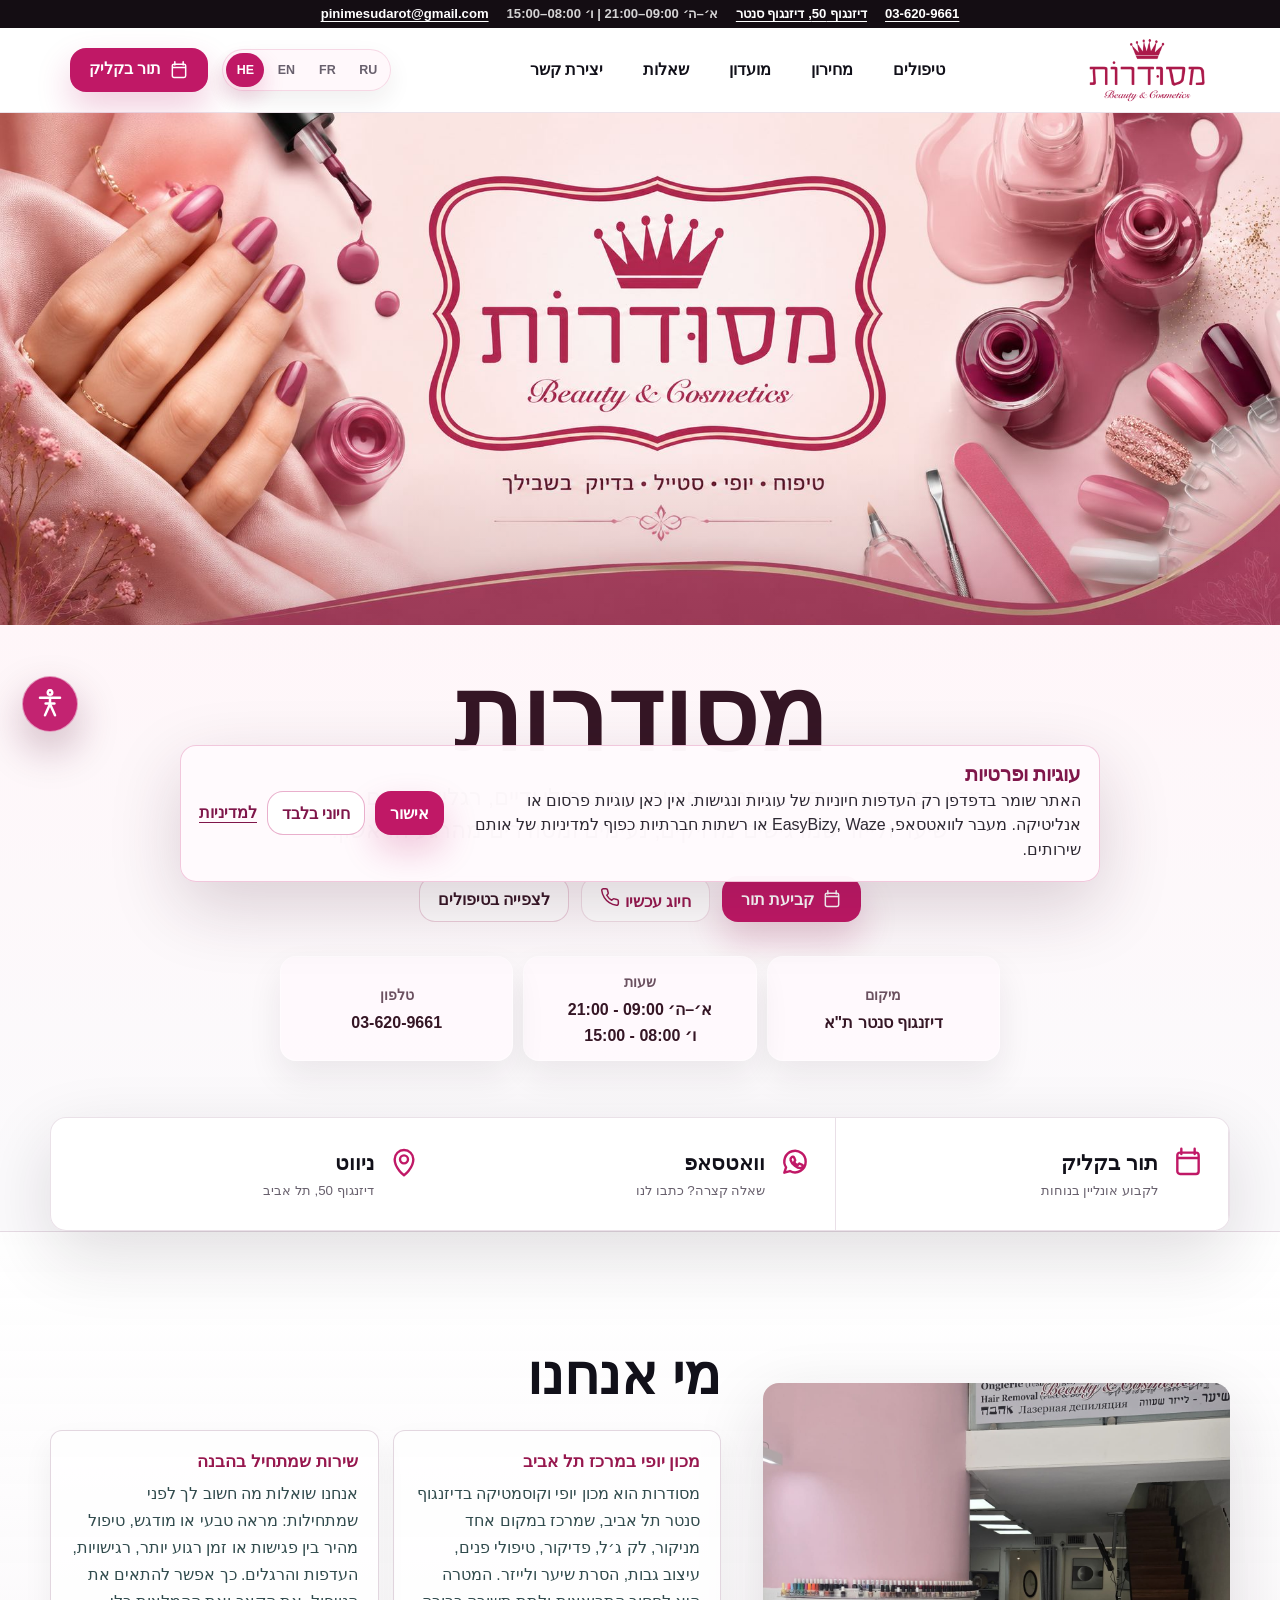
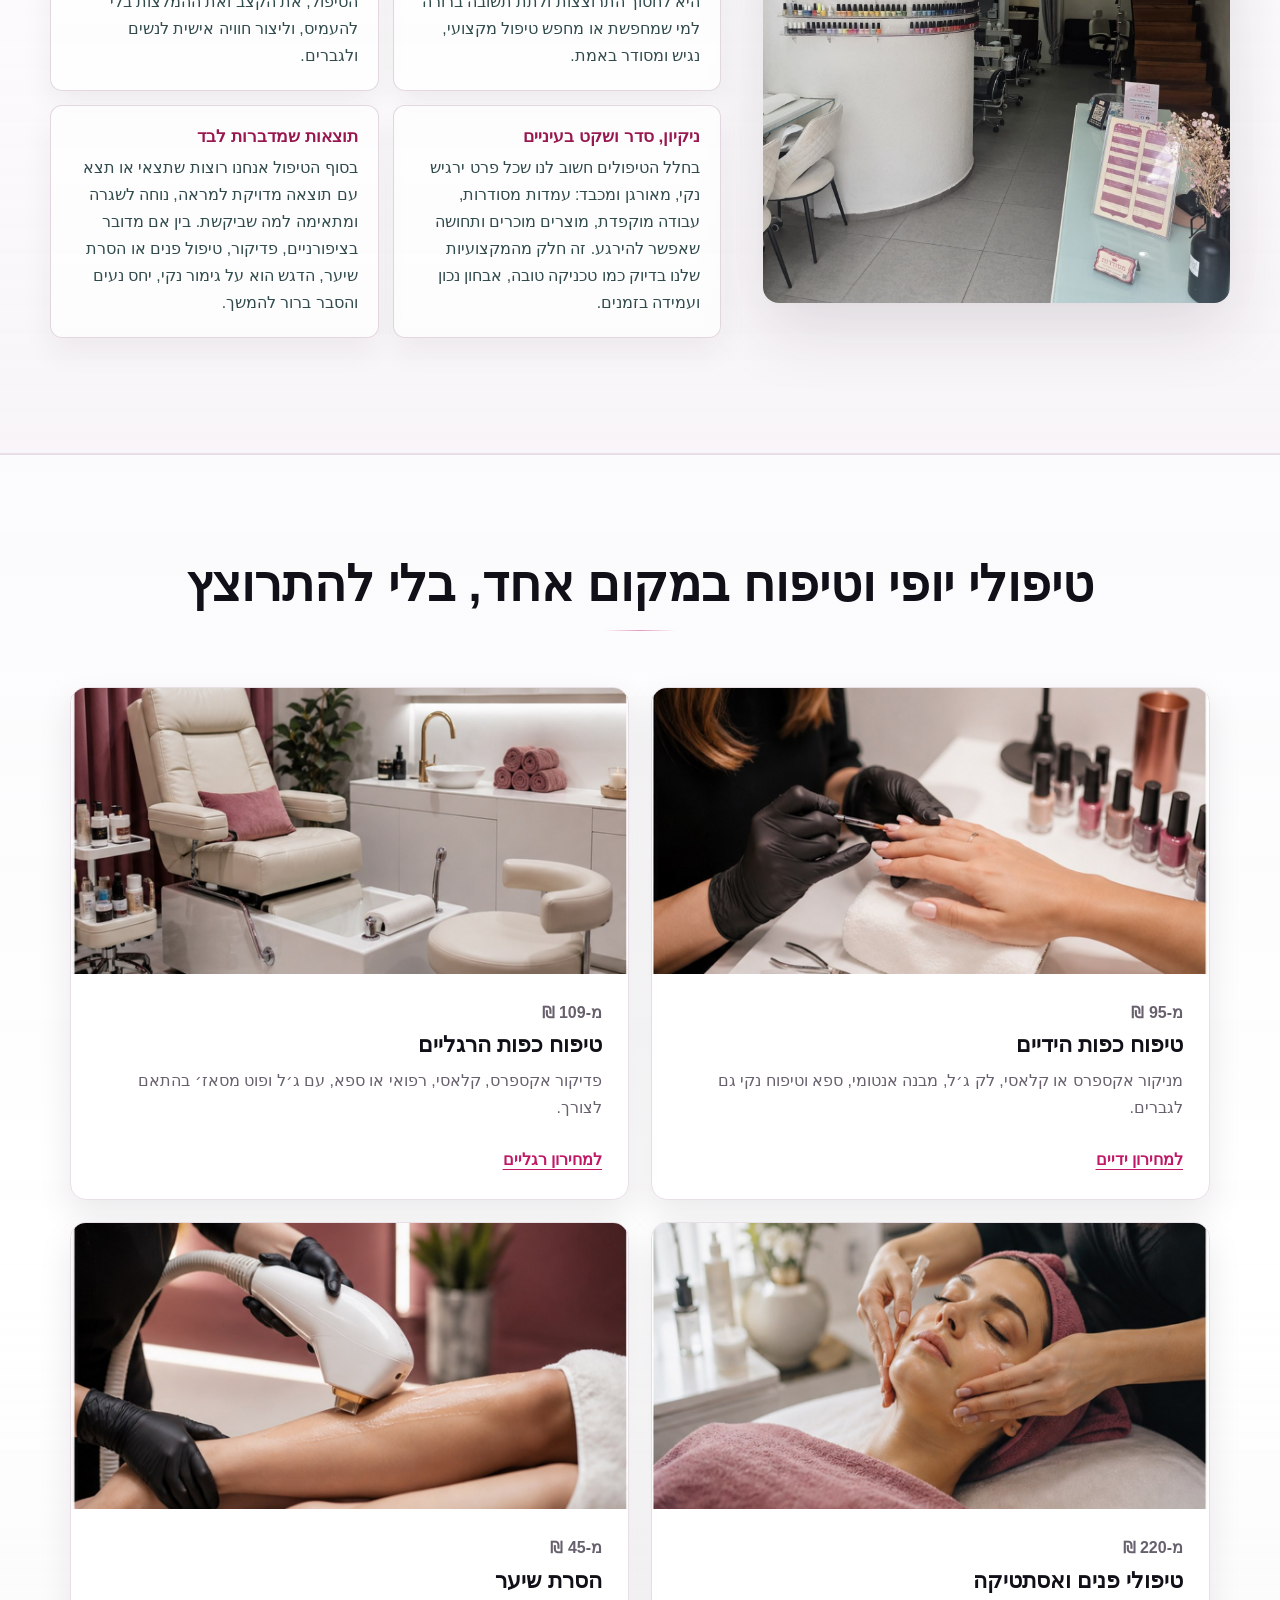
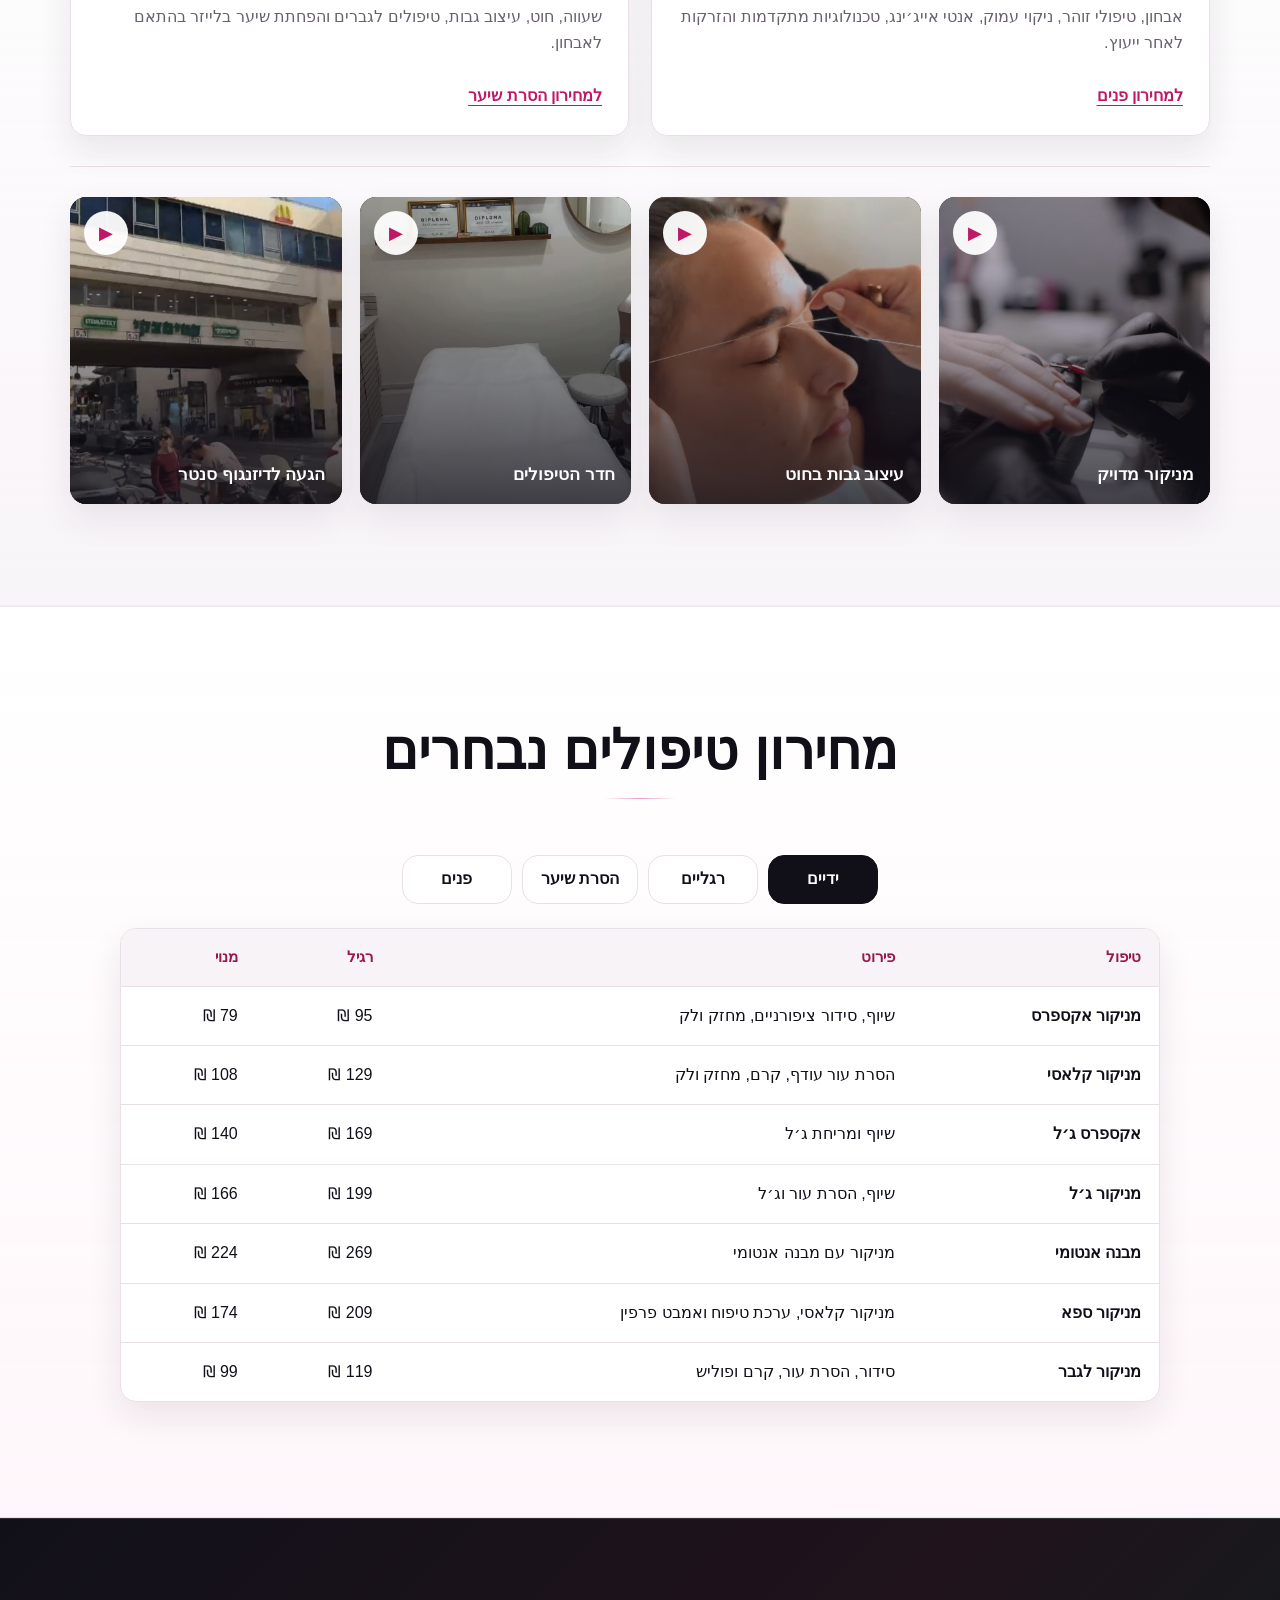
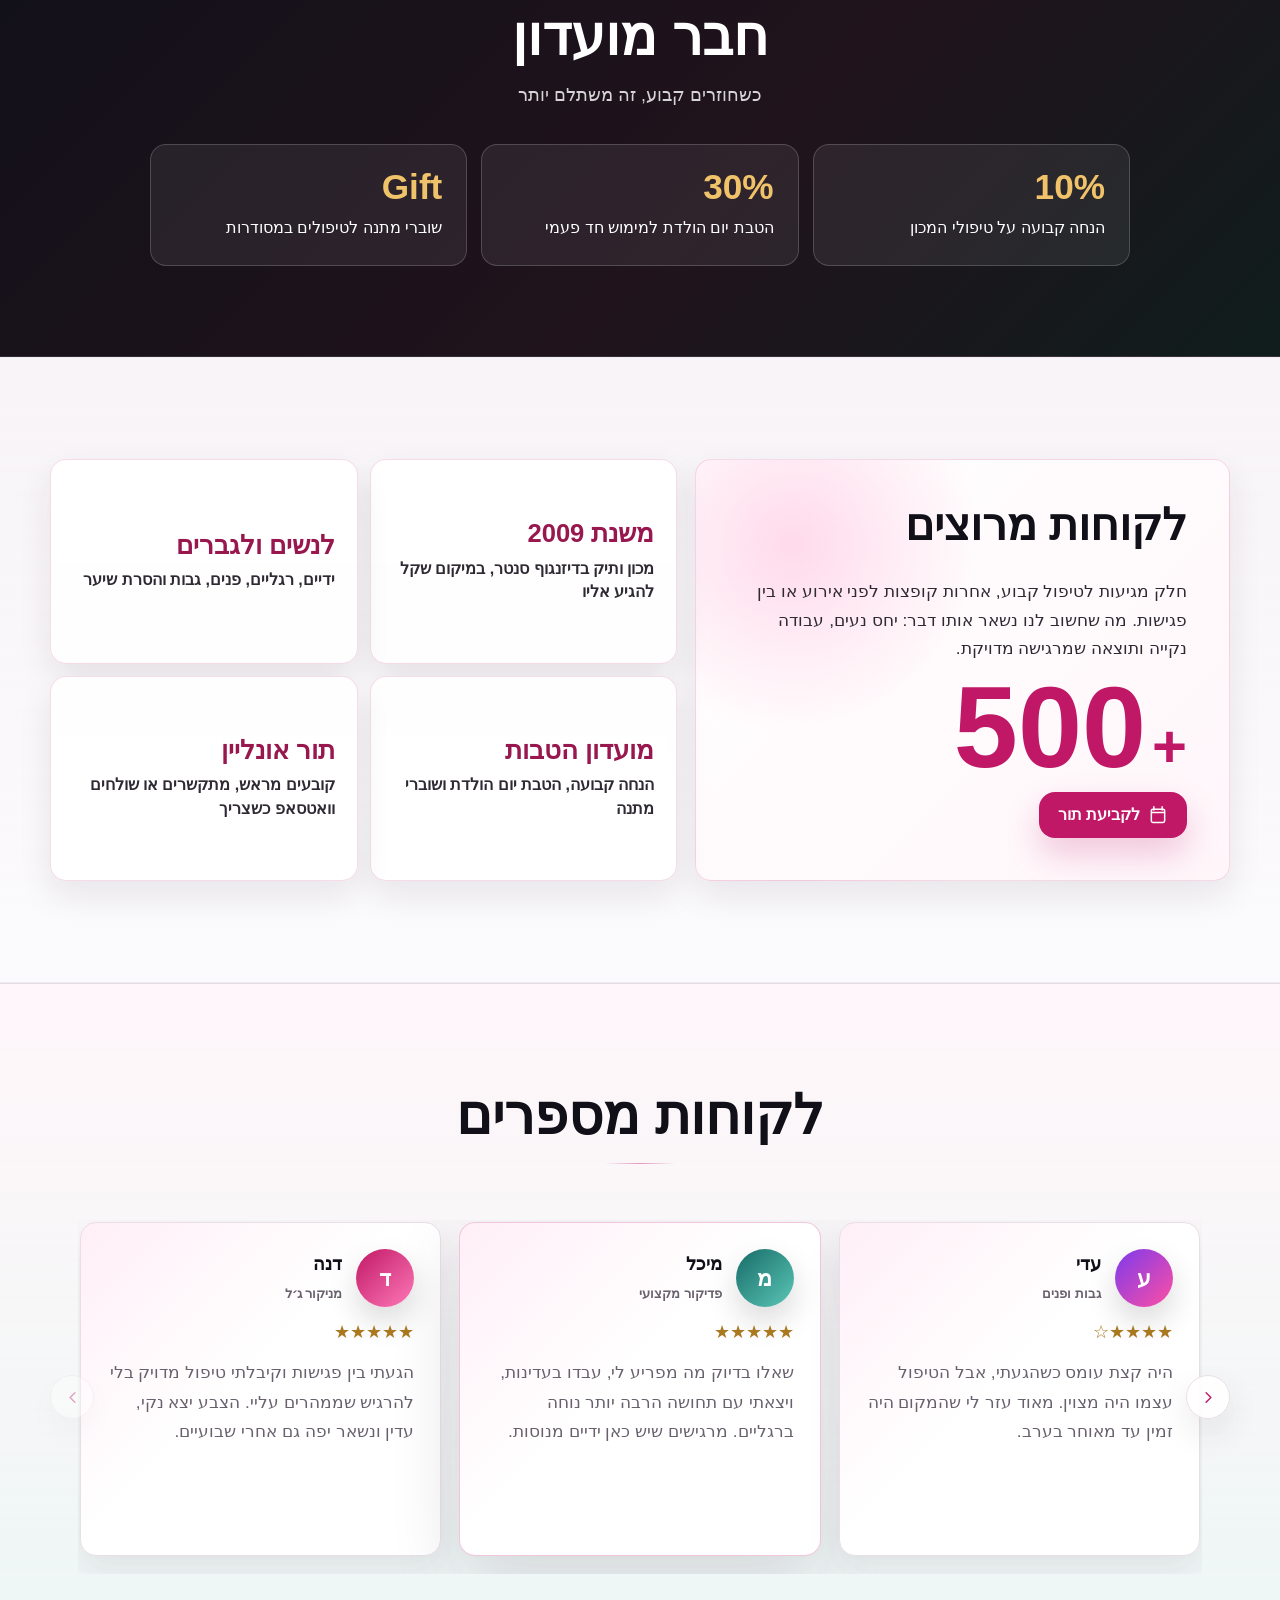
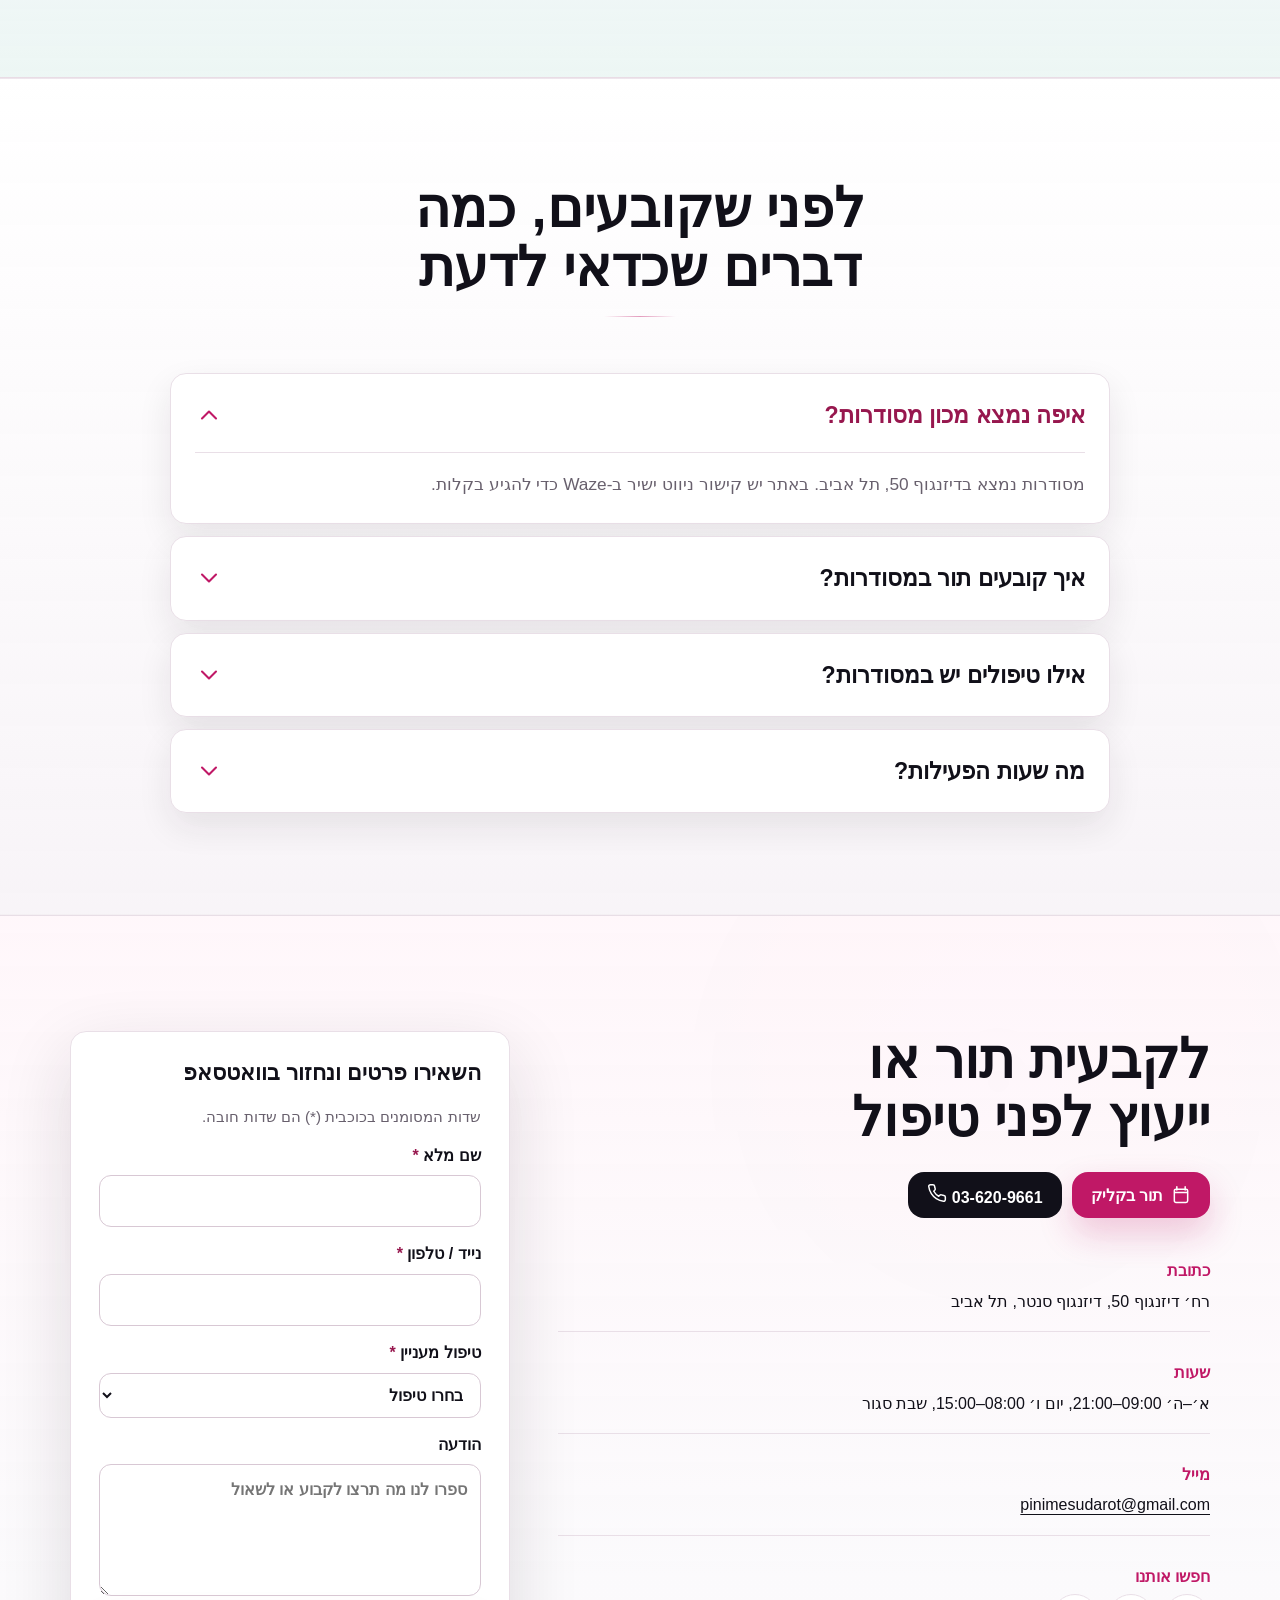
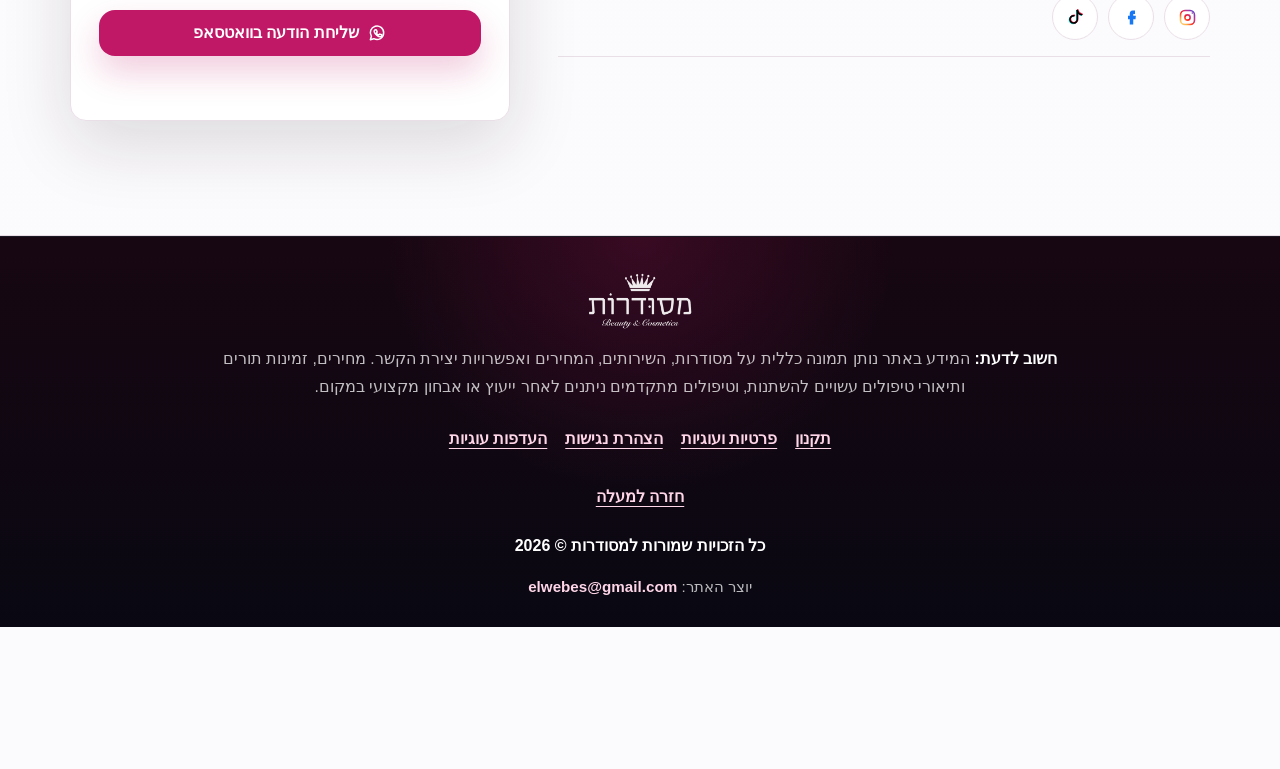
==== commit e6bf4fd3: "fix(accessibility): show keyboard focus on closed FAQ questions The FAQ card clipped its overflow, a" ====
--- a/index.html
+++ b/index.html
@@ -75,7 +75,7 @@
       name="twitter:image"
       content="https://www.mesudarot-il.com/assets/mesudarot-place.jpeg"
     />
-    <link rel="stylesheet" href="styles.css?v=20261029-a11y-reset" />
+    <link rel="stylesheet" href="styles.css?v=20261029-faq-focus" />
     <script src="accessibility.js?v=20261029-a11y-reset"></script>
     <script defer src="i18n.js?v=20261029-a11y-menu"></script>
     <script defer src="script.js?v=20261029-a11y-menu"></script>
--- a/styles.css
+++ b/styles.css
@@ -1591,11 +1591,13 @@
   border-radius: var(--radius);
   background: var(--surface);
   box-shadow: var(--shadow-soft);
-  overflow: hidden;
-}
-
+}
+
+/* No overflow clipping on .faq-item: it would hide the summary's focus ring. The radius makes
+   the ring follow the card's rounded corners. */
 .faq-item summary {
   min-height: 76px;
+  border-radius: calc(var(--radius) - 1px);
   display: flex;
   align-items: center;
   justify-content: space-between;
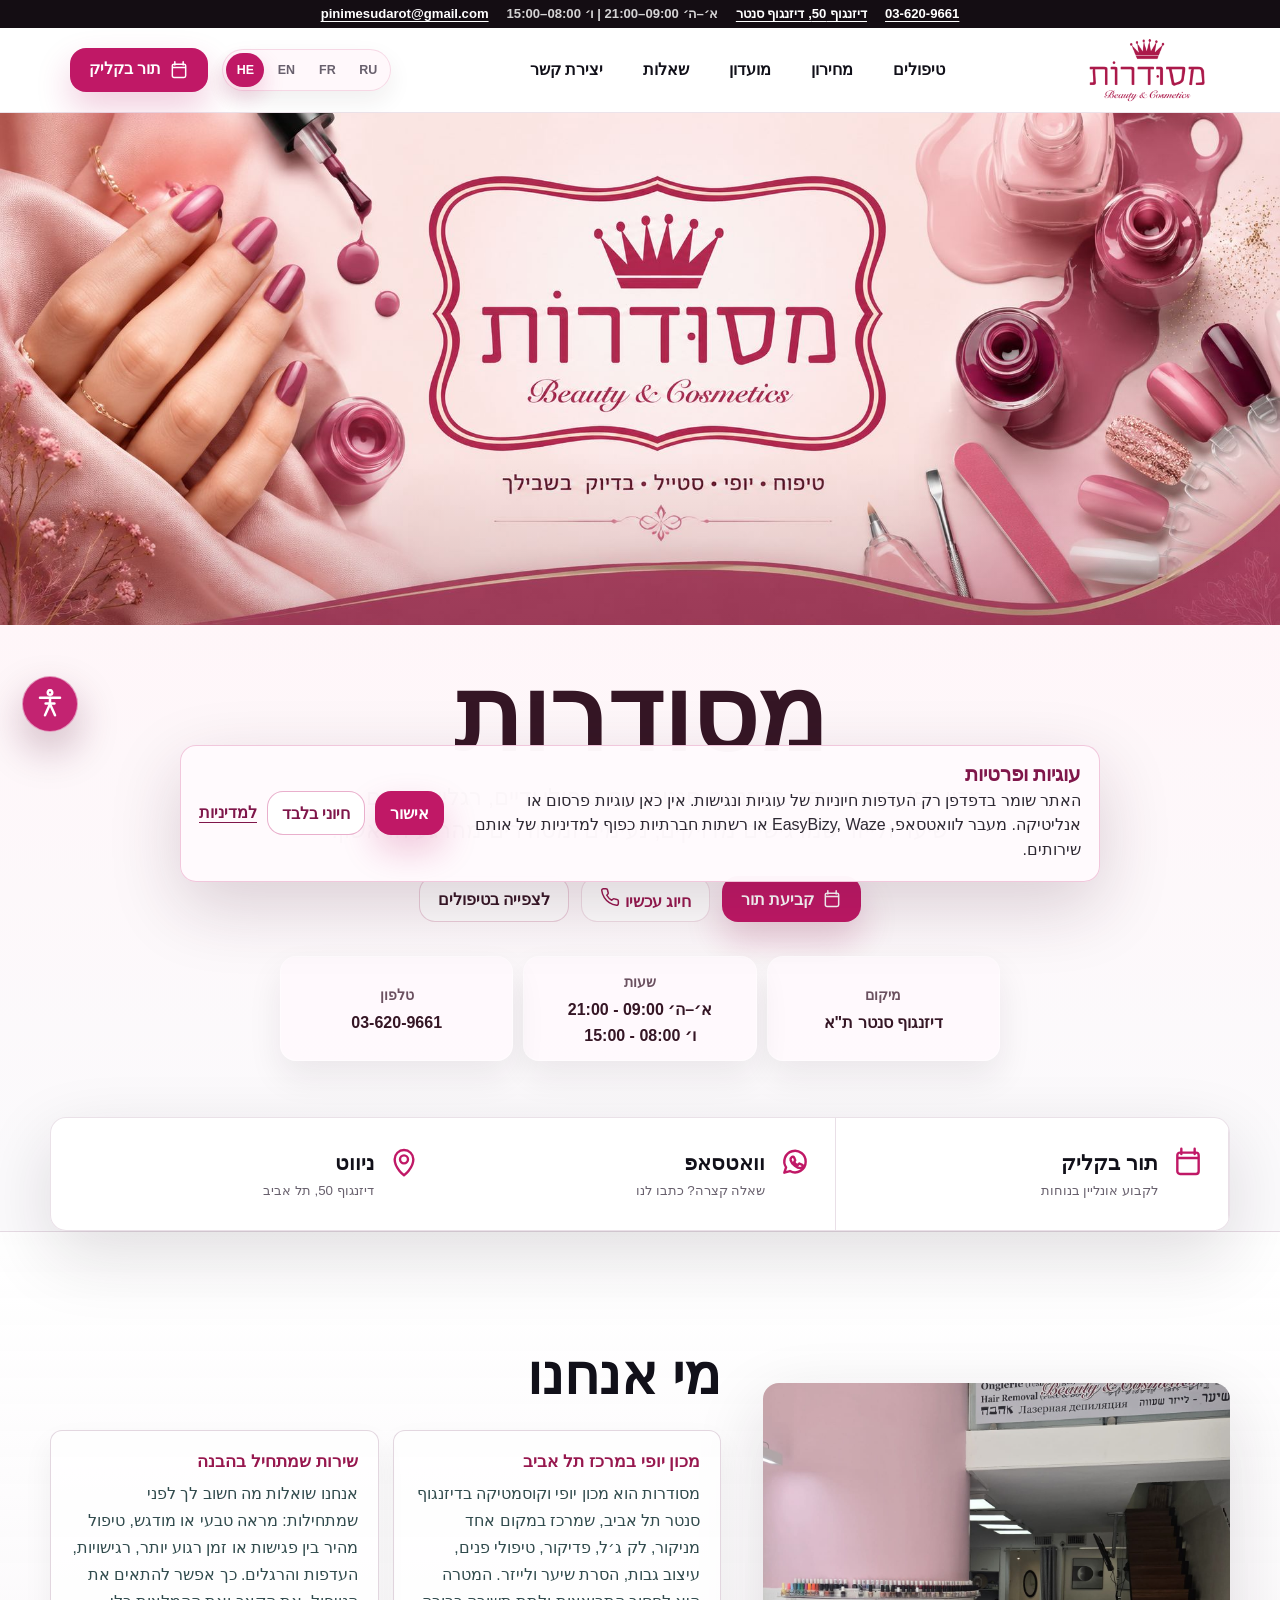
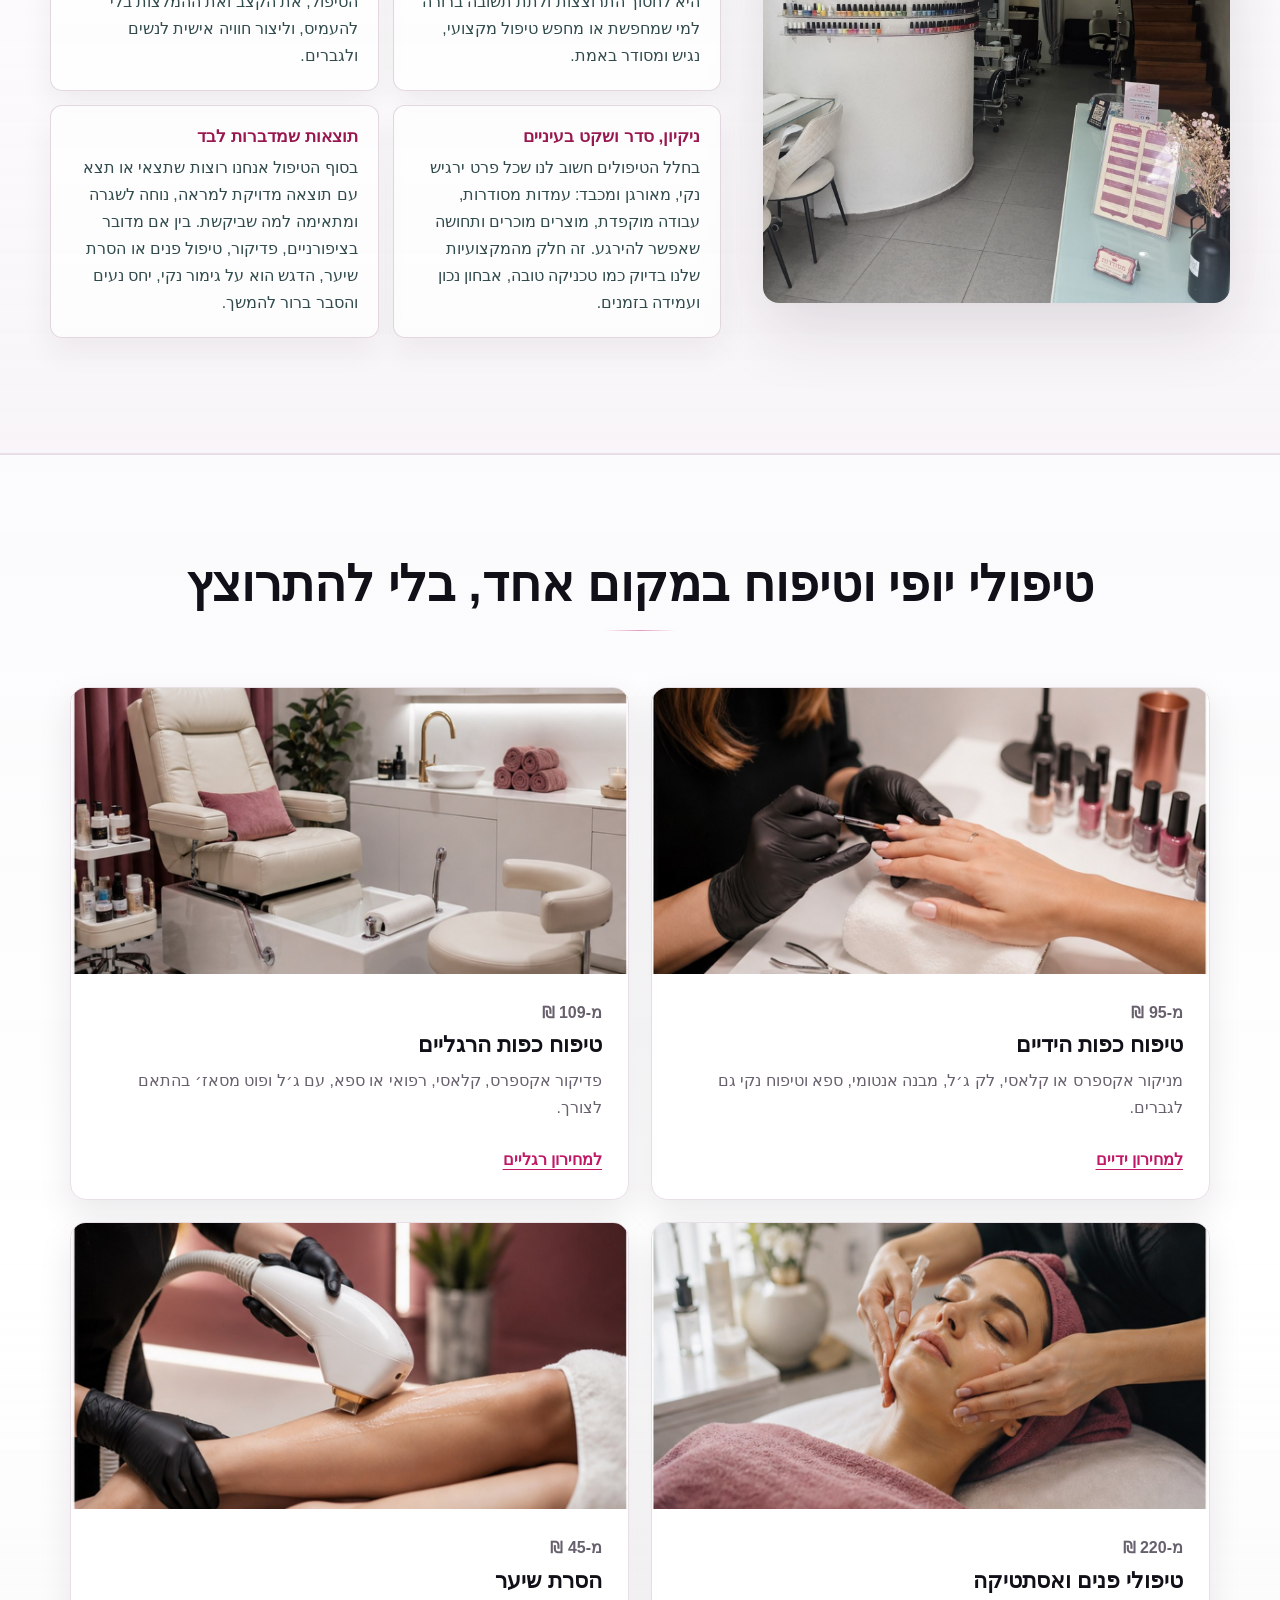
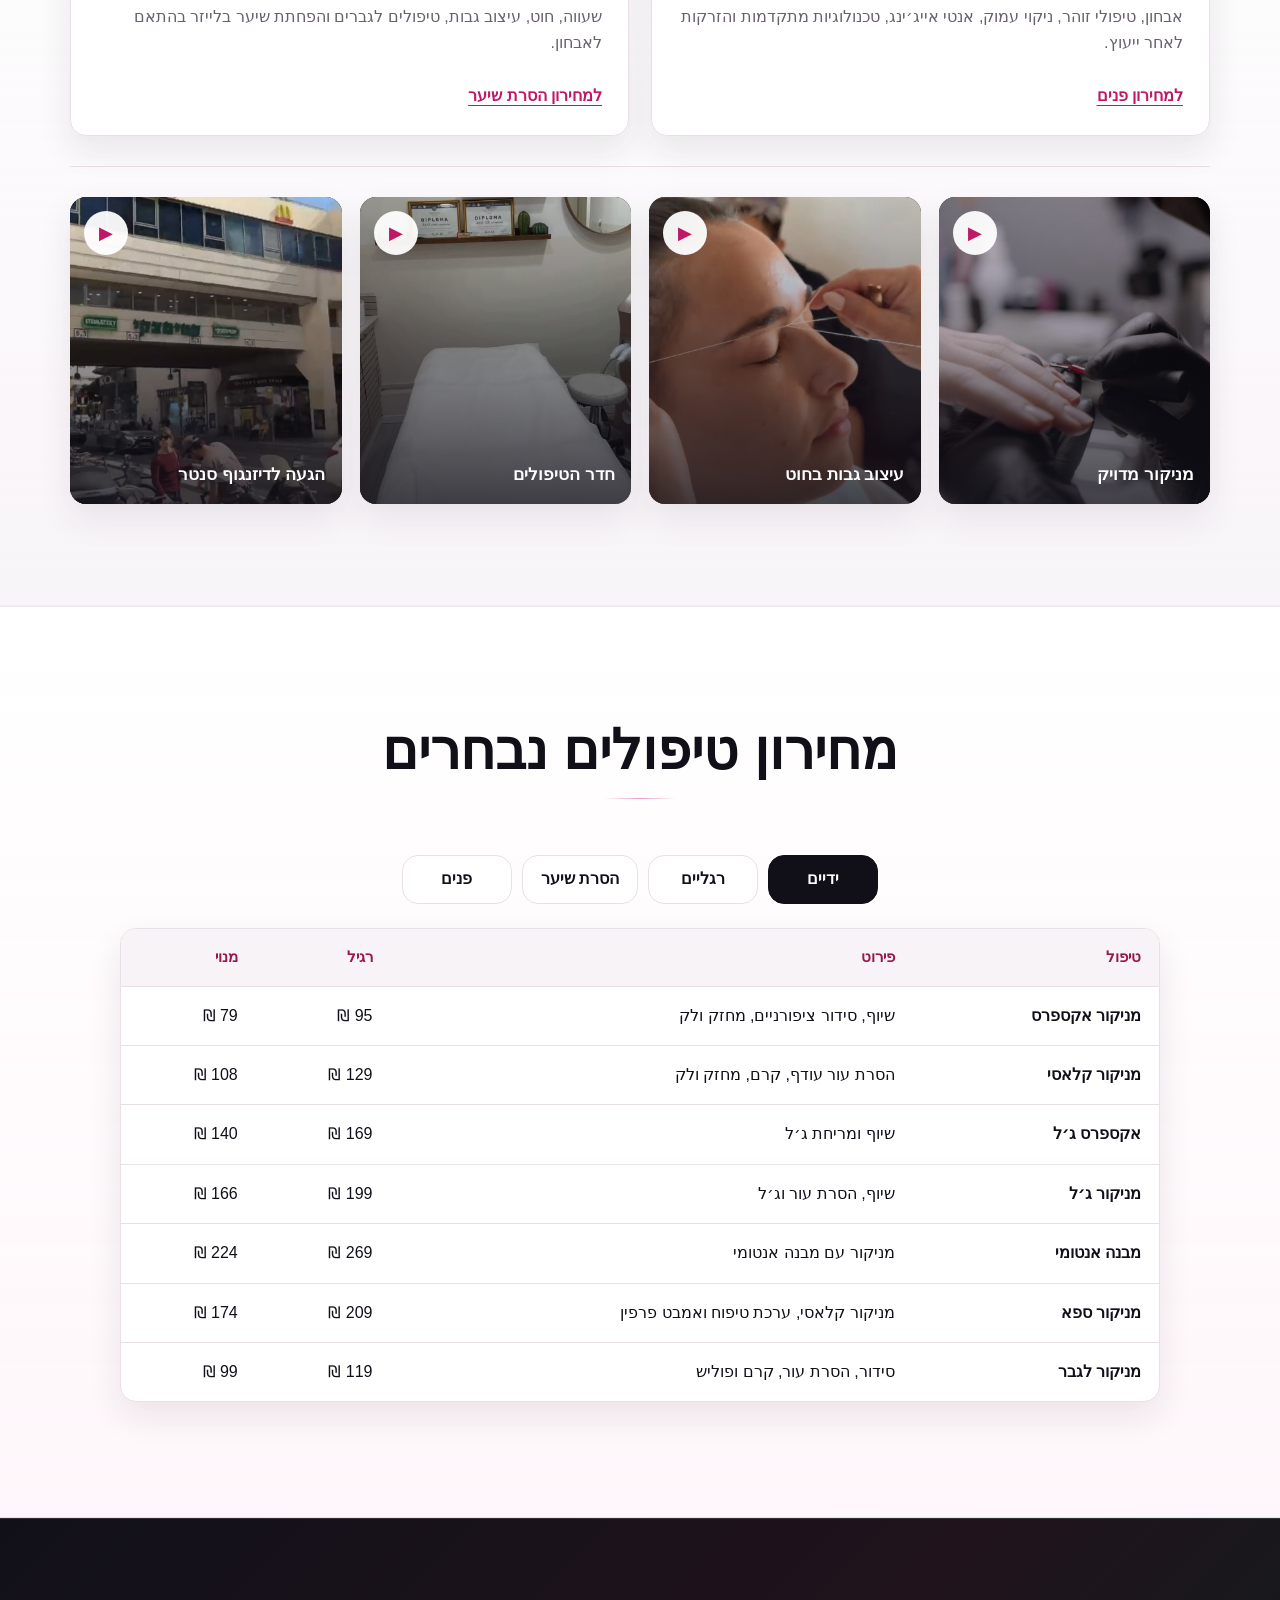
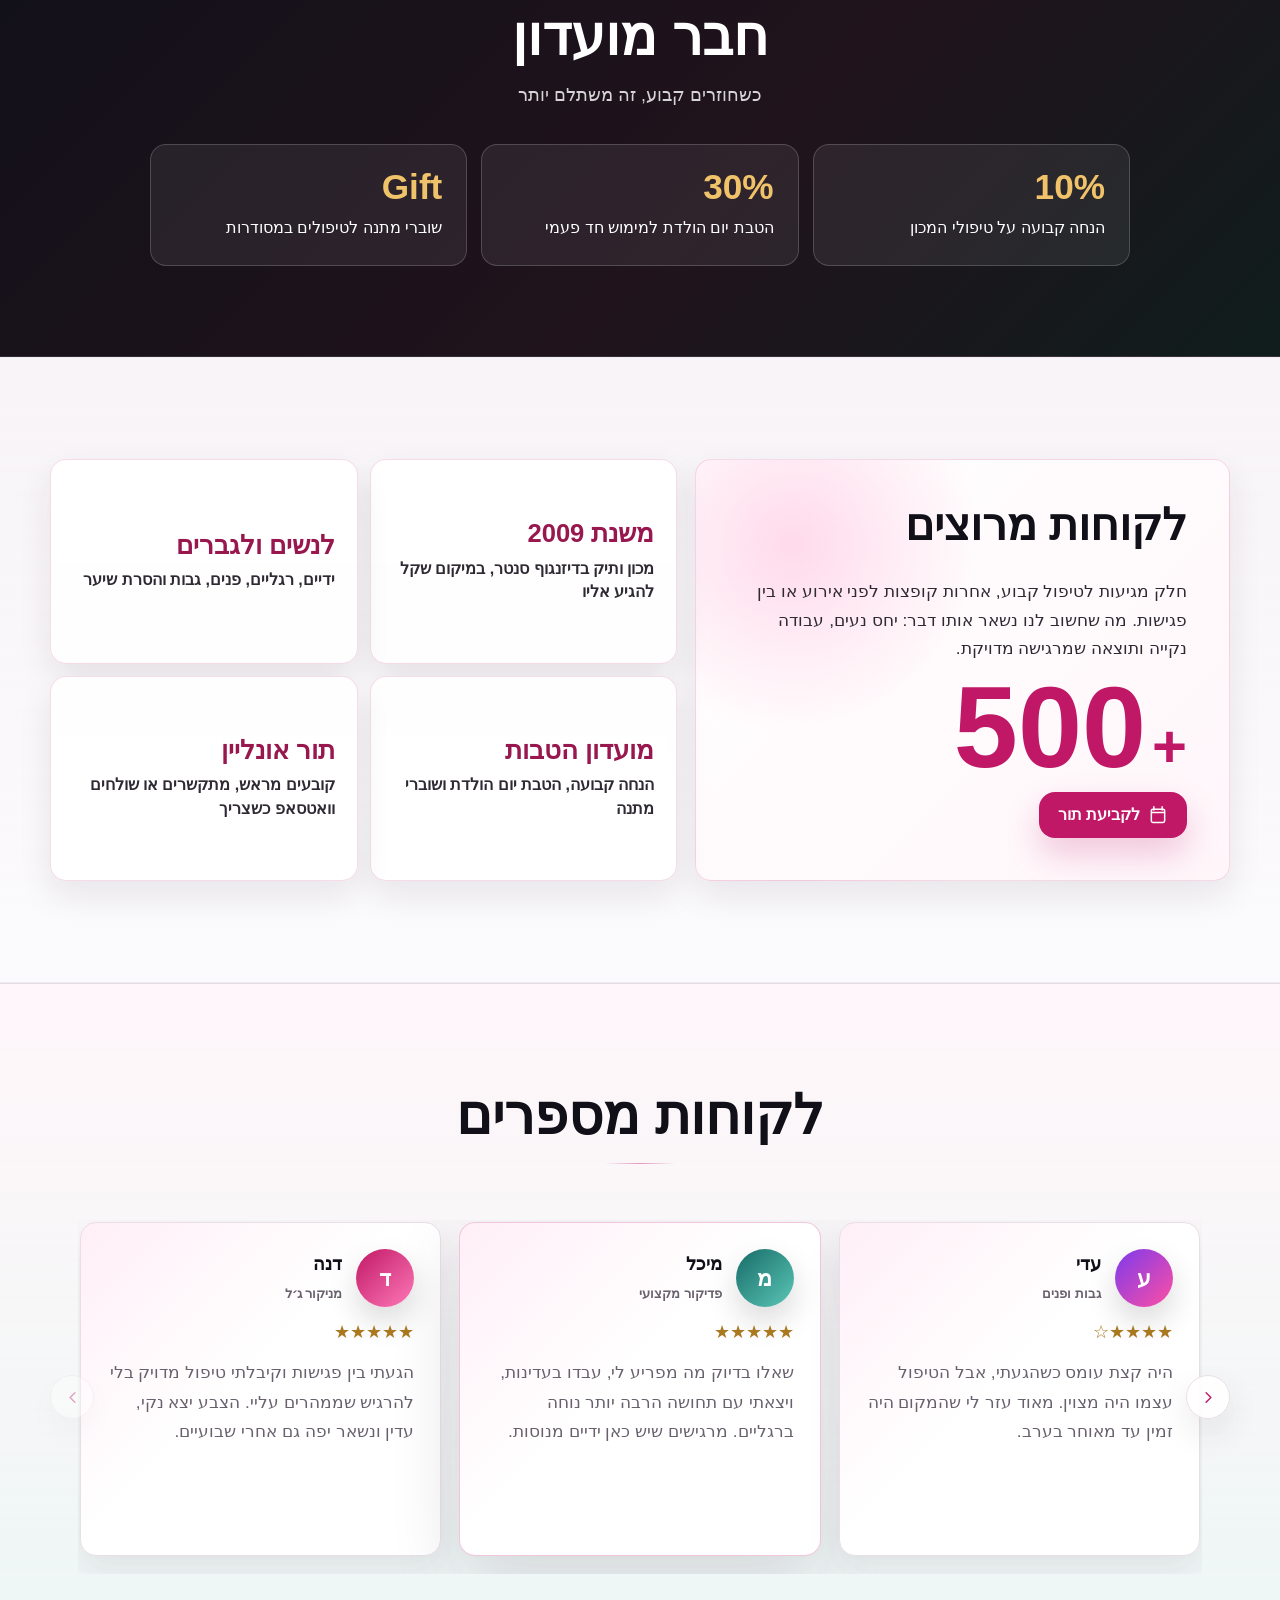
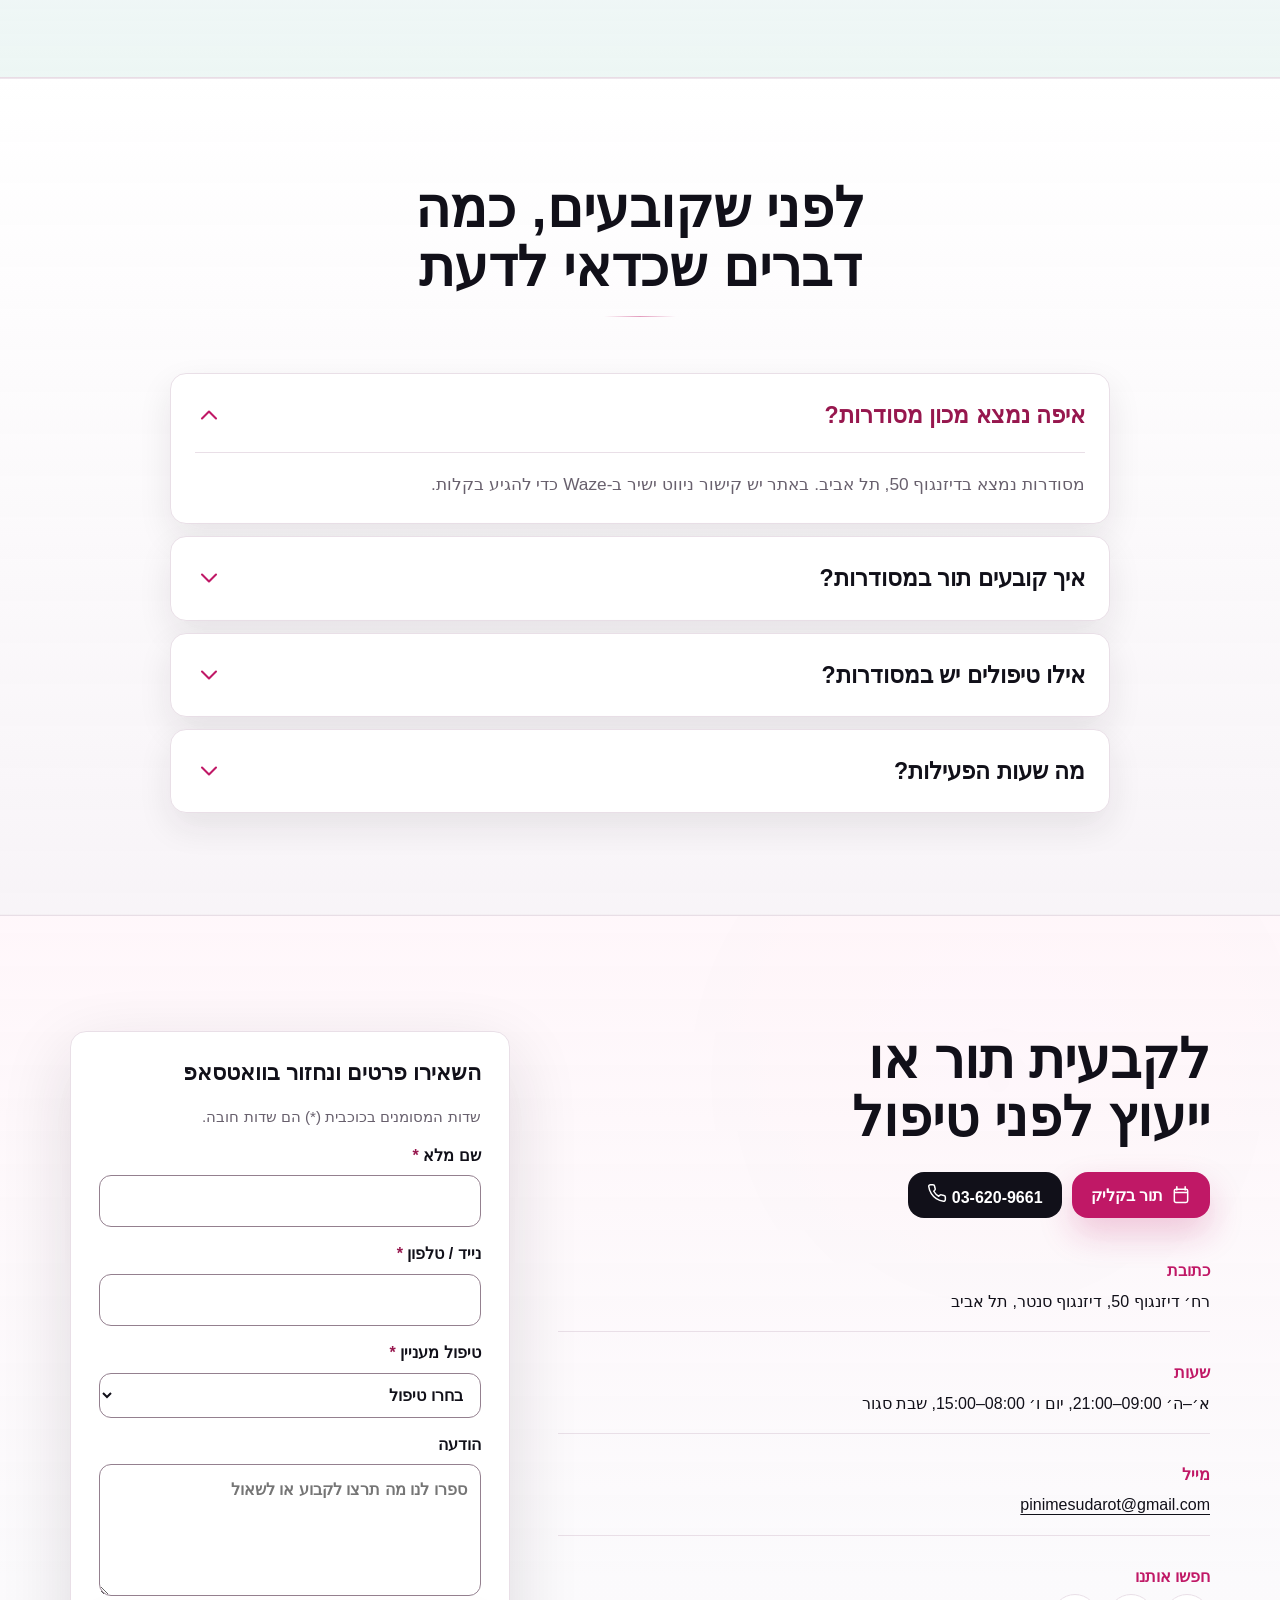
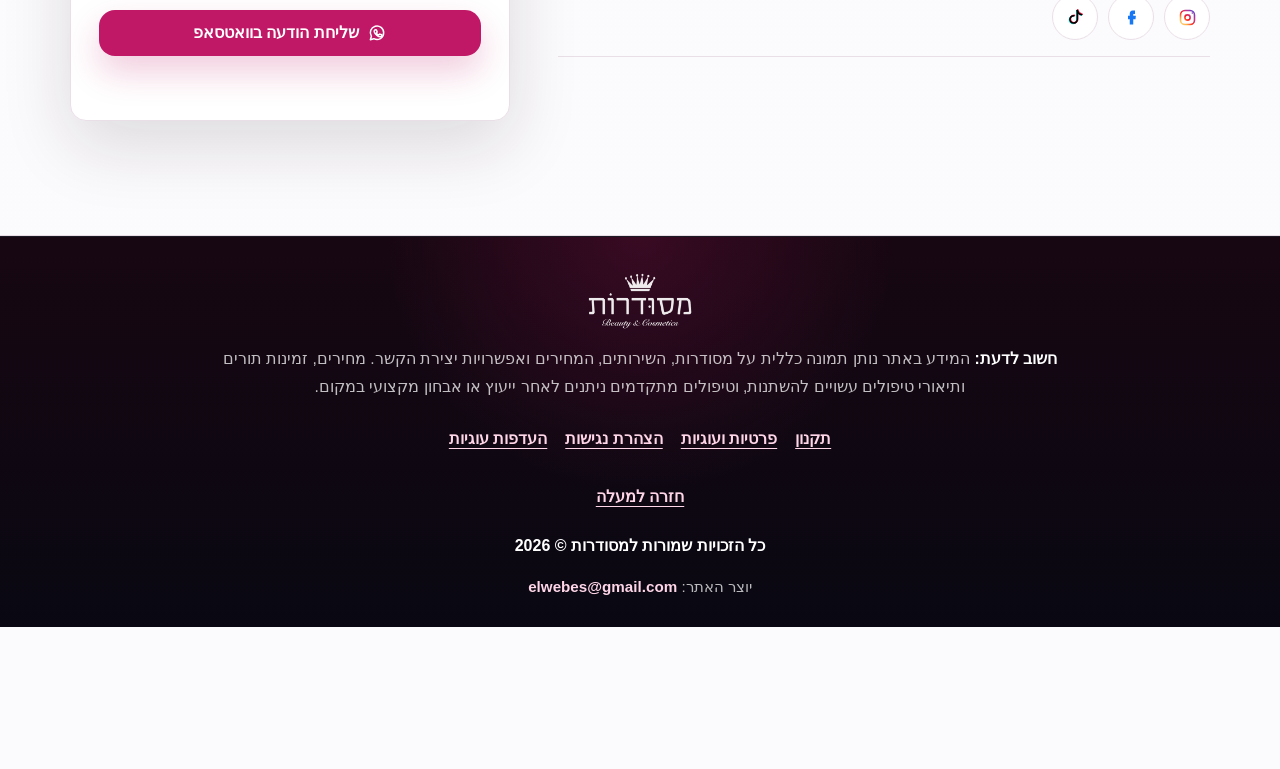
==== commit 9fb62929: "fix(accessibility): label-in-name, field contrast and consistent help - Language buttons: the visibl" ====
--- a/index.html
+++ b/index.html
@@ -75,7 +75,7 @@
       name="twitter:image"
       content="https://www.mesudarot-il.com/assets/mesudarot-place.jpeg"
     />
-    <link rel="stylesheet" href="styles.css?v=20261029-faq-focus" />
+    <link rel="stylesheet" href="styles.css?v=20261101-a11y-audit" />
     <script src="accessibility.js?v=20261029-a11y-reset"></script>
     <script defer src="i18n.js?v=20261029-a11y-menu"></script>
     <script defer src="script.js?v=20261029-a11y-menu"></script>
@@ -446,9 +446,8 @@
             data-language-option="he"
             aria-pressed="true"
             lang="he"
-            aria-label="עברית"
           >
-            HE
+            HE<span class="sr-only"> עברית</span>
           </button>
           <button
             class="language-option"
@@ -456,9 +455,8 @@
             data-language-option="en"
             aria-pressed="false"
             lang="en"
-            aria-label="English"
           >
-            EN
+            EN<span class="sr-only"> English</span>
           </button>
           <button
             class="language-option"
@@ -466,9 +464,8 @@
             data-language-option="fr"
             aria-pressed="false"
             lang="fr"
-            aria-label="Français"
           >
-            FR
+            FR<span class="sr-only"> Français</span>
           </button>
           <button
             class="language-option"
@@ -476,9 +473,8 @@
             data-language-option="ru"
             aria-pressed="false"
             lang="ru"
-            aria-label="Русский"
           >
-            RU
+            RU<span class="sr-only"> Русский</span>
           </button>
         </div>
         <a
--- a/styles.css
+++ b/styles.css
@@ -15,6 +15,7 @@
   --gold: #a97820;
   --line: #e9dfe7;
   --line-strong: #d8c8d4;
+  --line-field: #94808f;
   --radius: 16px;
   --radius-sm: 12px;
   --shadow: 0 24px 70px rgba(37, 23, 34, 0.14);
@@ -1776,7 +1777,7 @@
 .lead-form select,
 .lead-form textarea {
   width: 100%;
-  border: 1px solid var(--line-strong);
+  border: 1px solid var(--line-field);
   border-radius: var(--radius-sm);
   padding: 12px 13px;
   background: #fff;
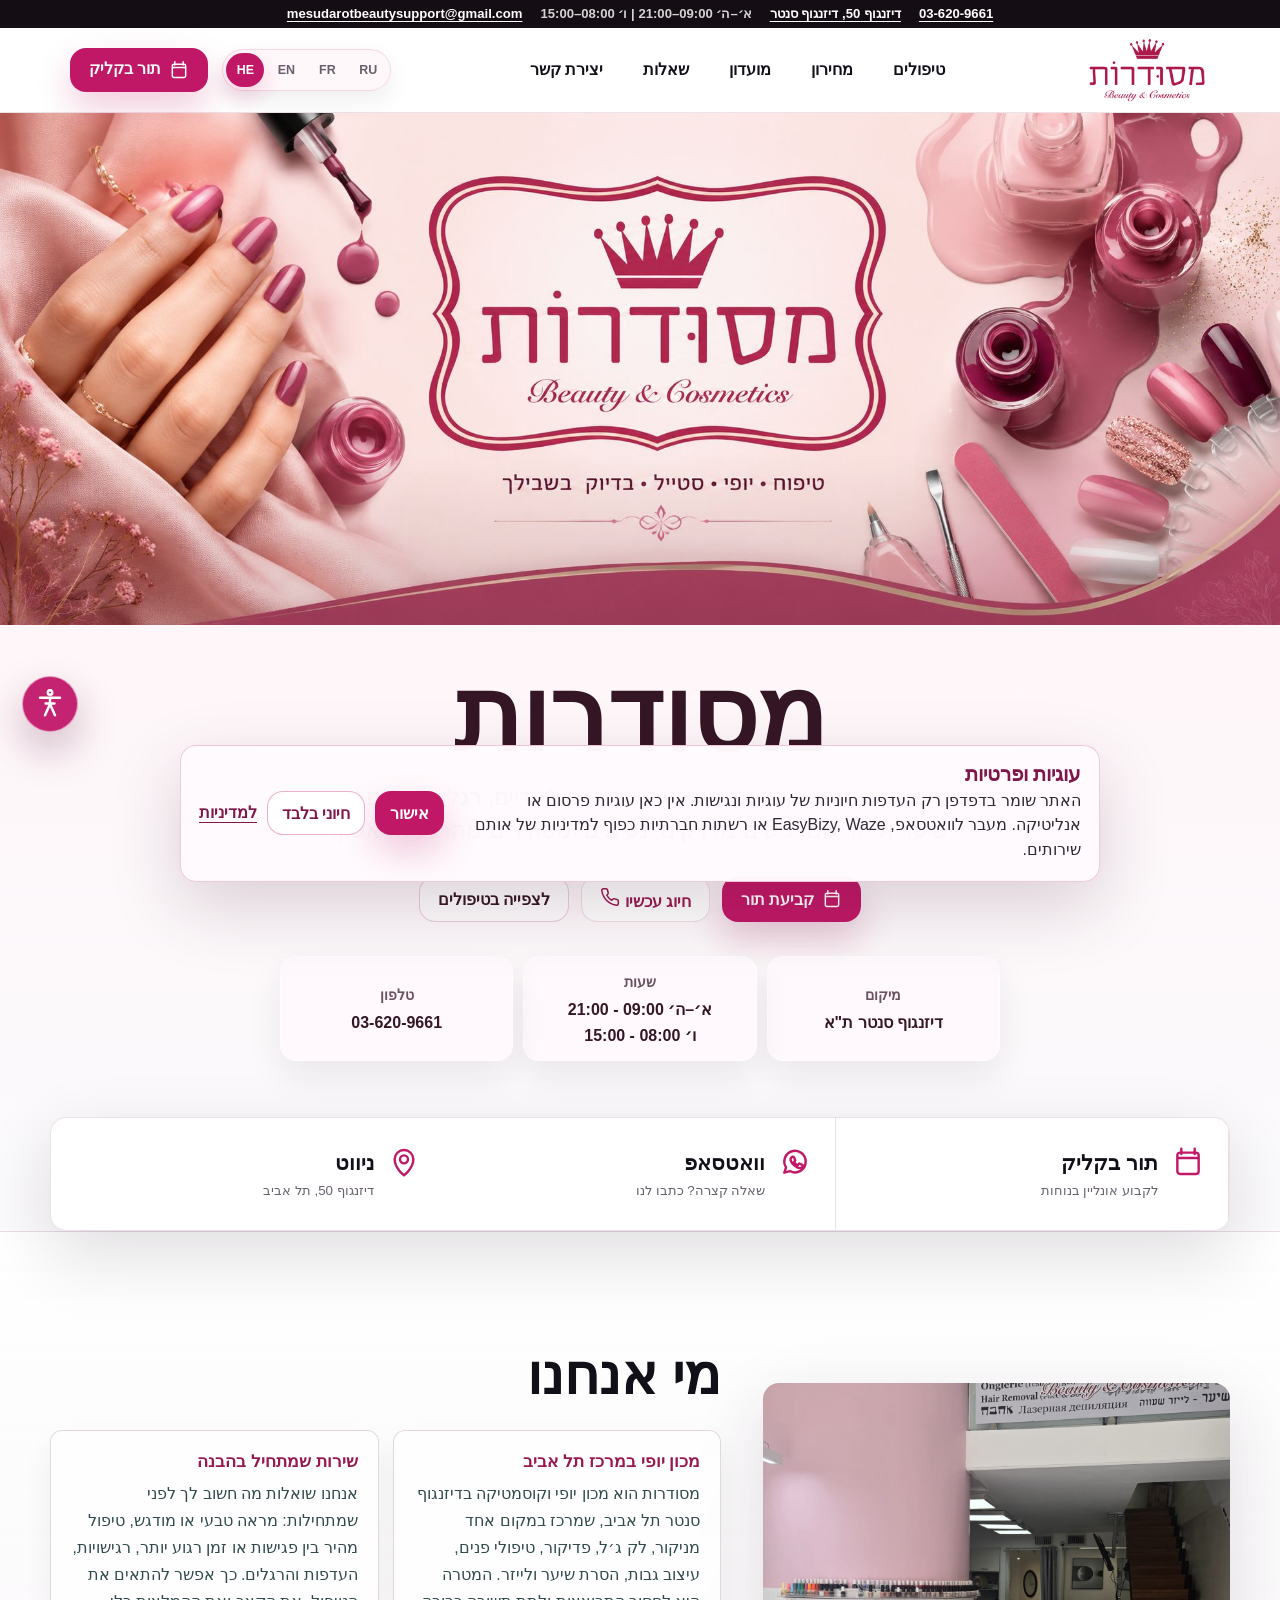
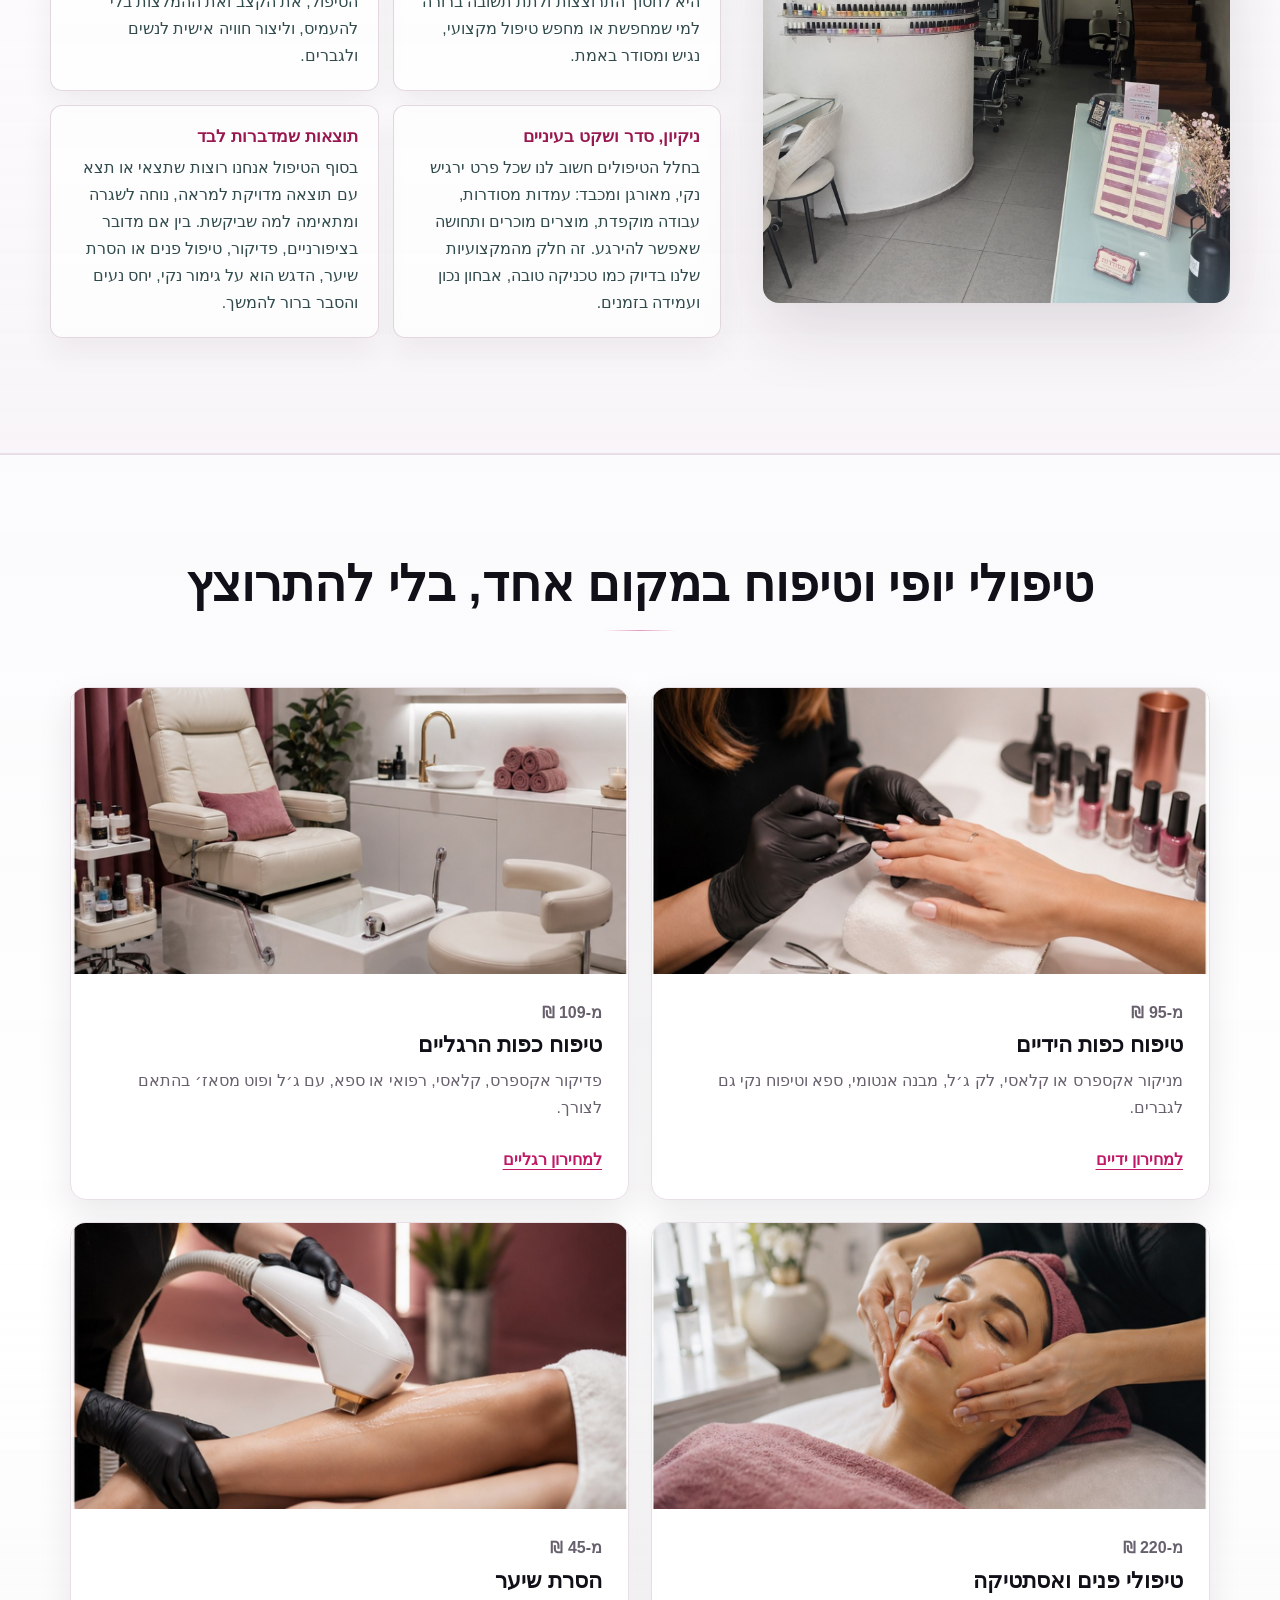
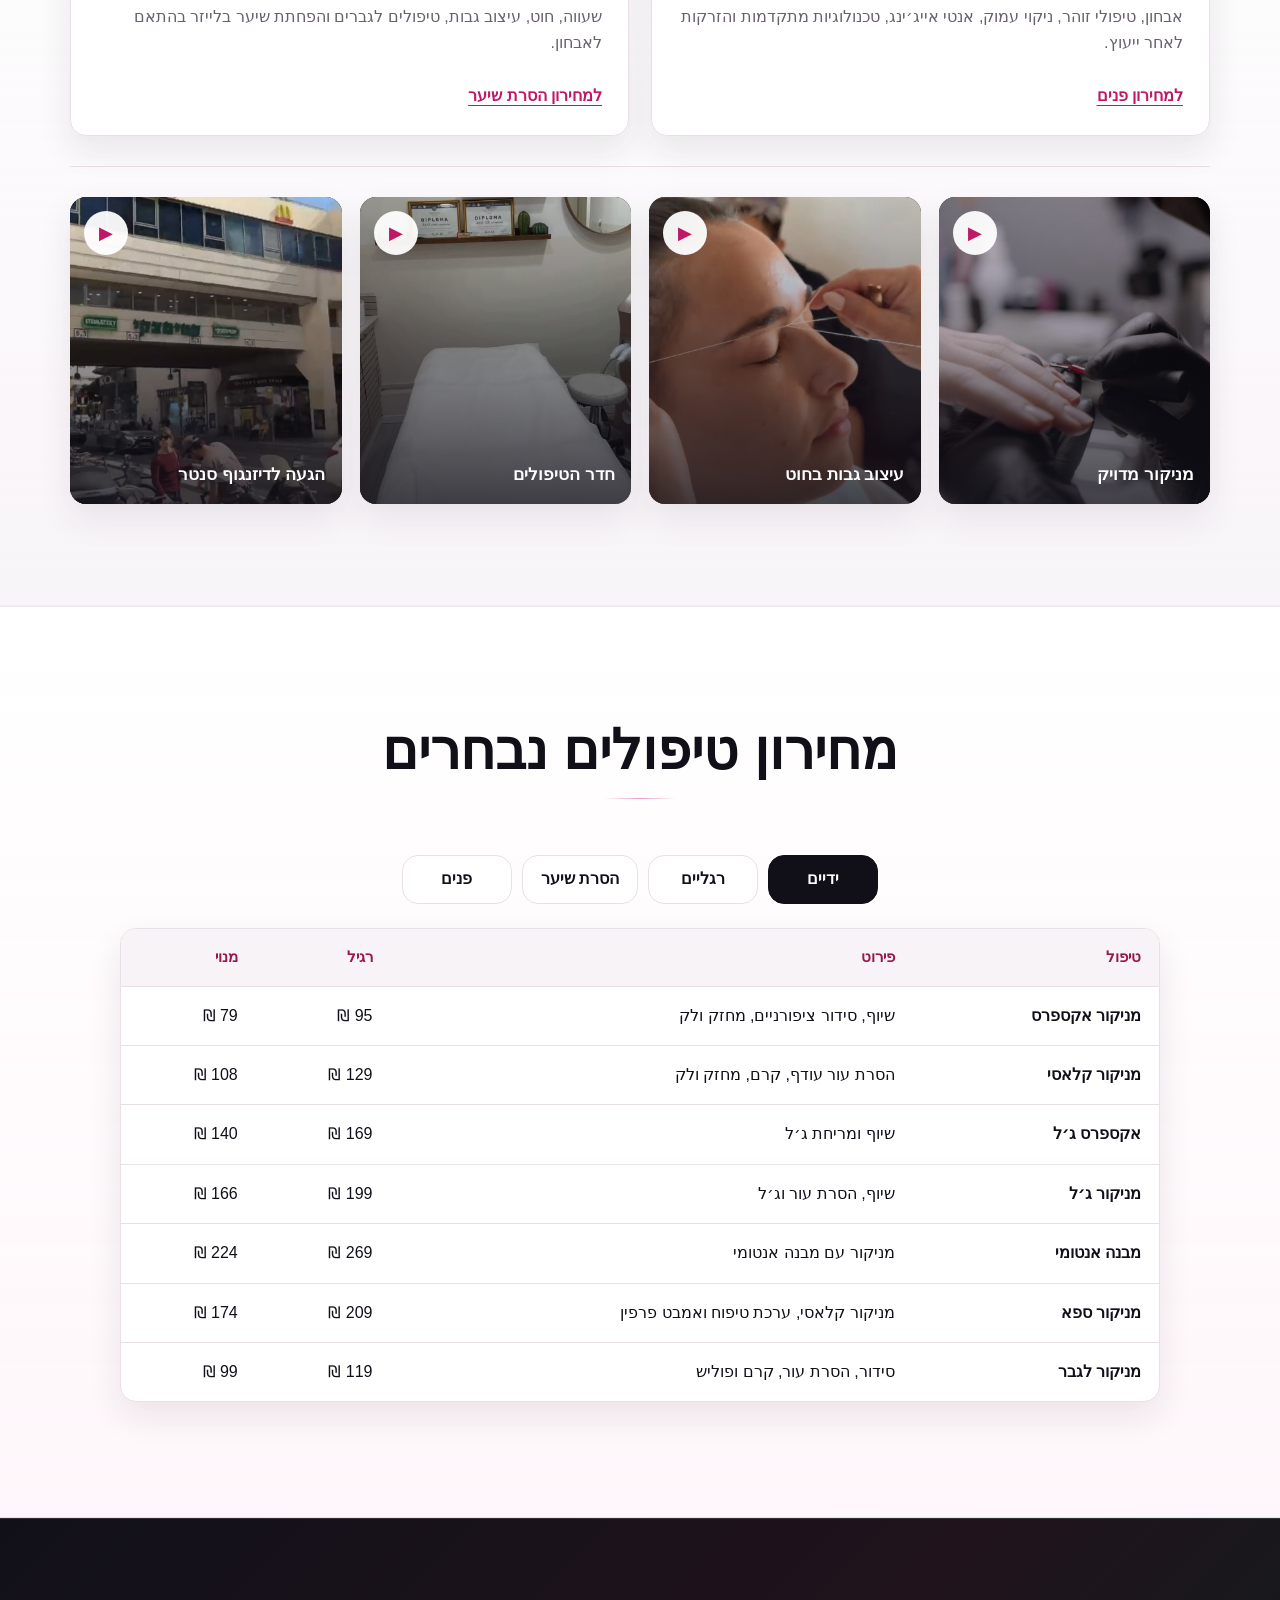
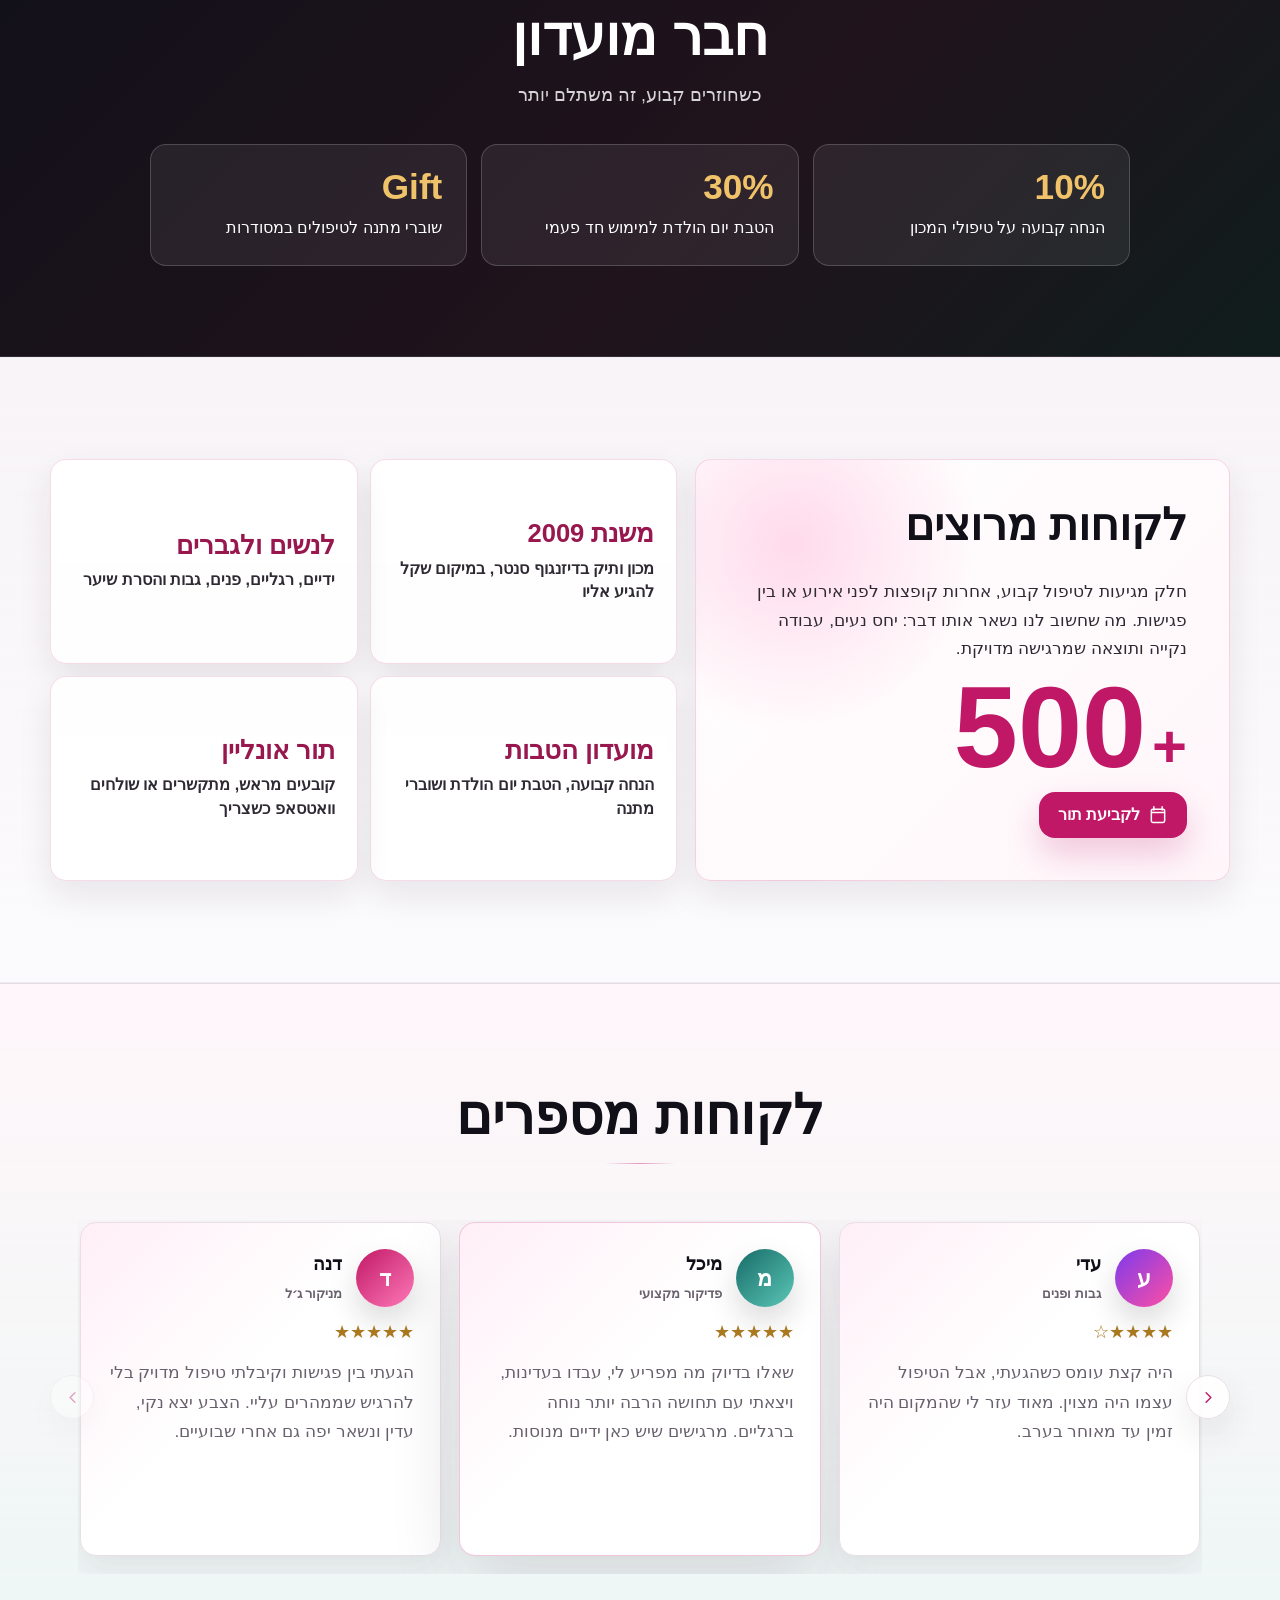
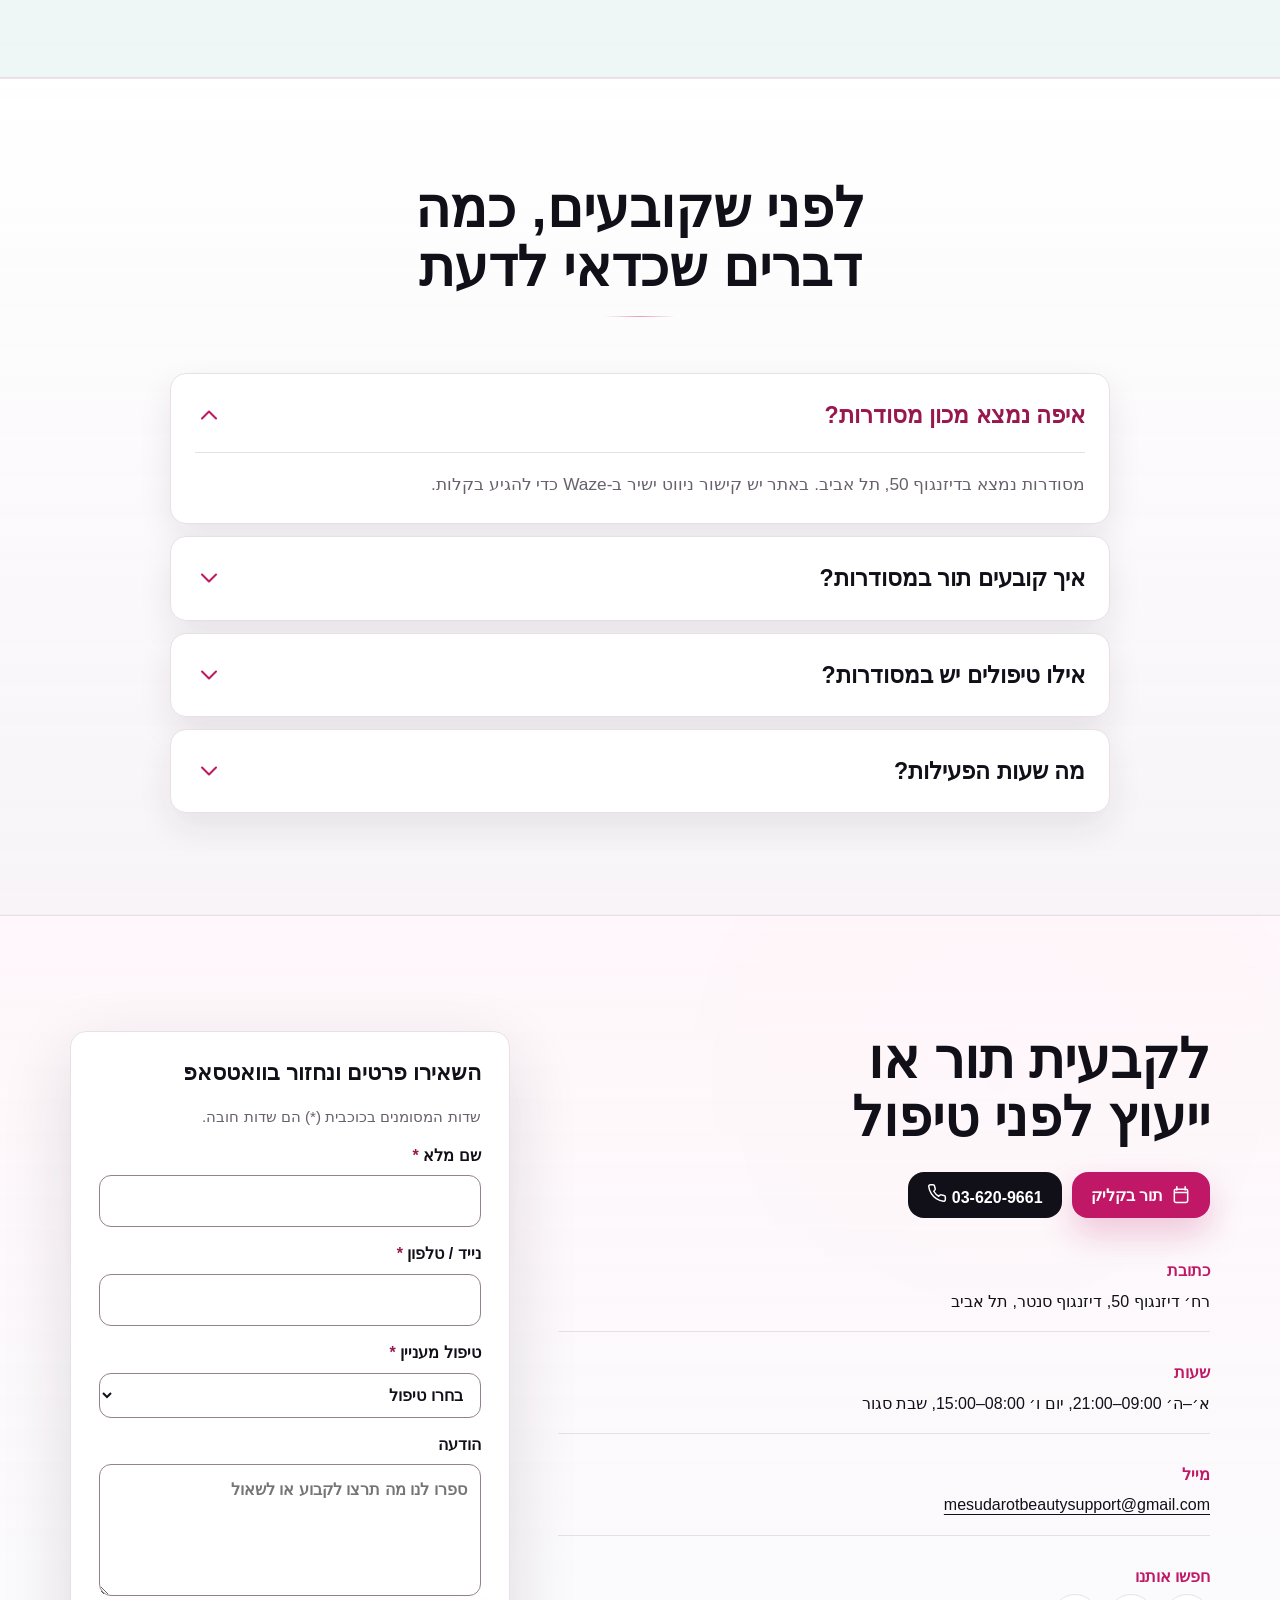
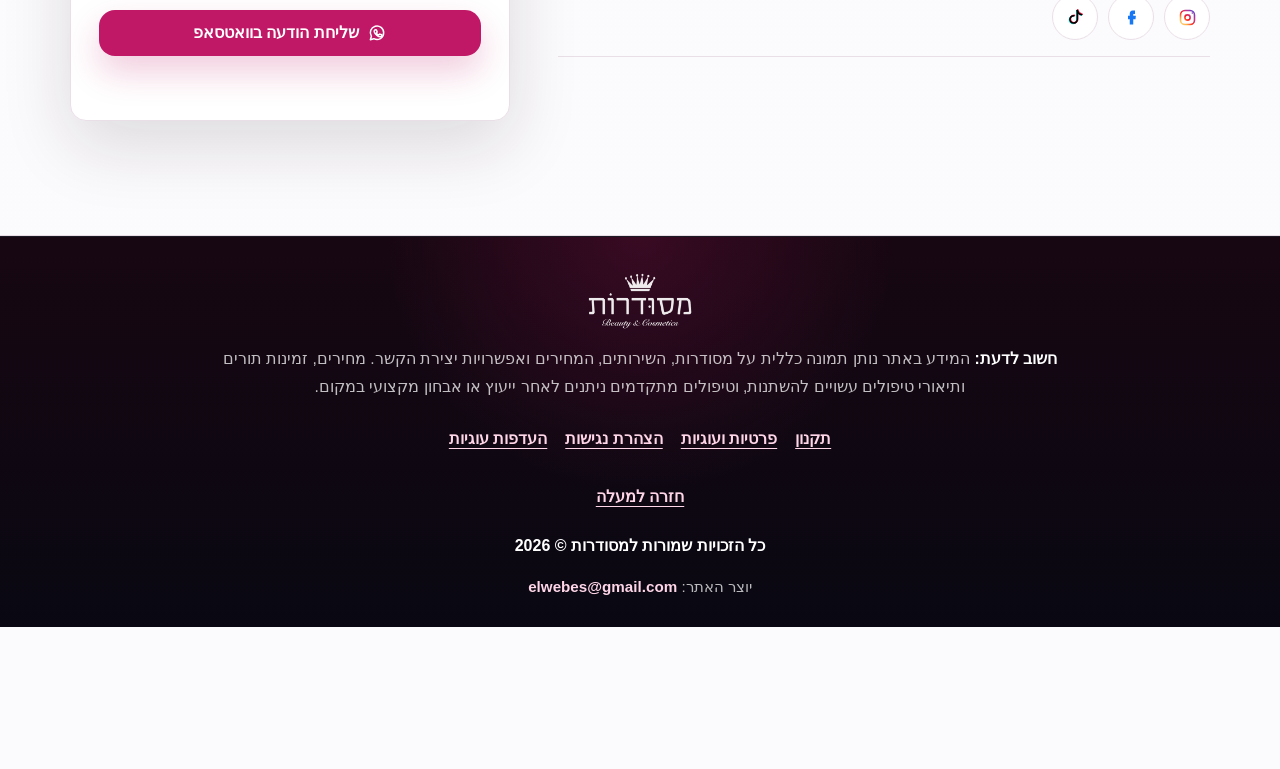
==== commit 9924d3ea: "chore: update support email and remove unused hero scene Replace the support address pinimesudarot@g" ====
--- a/index.html
+++ b/index.html
@@ -97,7 +97,7 @@
             ],
             "description": "מסודרות הוא מכון יופי וקוסמטיקה בדיזנגוף סנטר תל אביב, עם טיפולי מניקור, פדיקור, פנים, הסרת שיער, לייזר ומועדון הטבות.",
             "telephone": "03-6209661",
-            "email": "pinimesudarot@gmail.com",
+            "email": "mesudarotbeautysupport@gmail.com",
             "priceRange": "₪₪",
             "address": {
               "@type": "PostalAddress",
@@ -408,7 +408,7 @@
           >דיזנגוף 50, דיזנגוף סנטר</a
         >
         <span>א׳–ה׳ 09:00–21:00 | ו׳ 08:00–15:00</span>
-        <a href="mailto:pinimesudarot@gmail.com">pinimesudarot@gmail.com</a>
+        <a href="mailto:mesudarotbeautysupport@gmail.com">mesudarotbeautysupport@gmail.com</a>
       </div>
       <nav class="main-nav" aria-label="ניווט ראשי">
         <a class="brand" href="#top" aria-label="מסודרות דף הבית">
@@ -1452,8 +1452,8 @@
             <div>
               <dt>מייל</dt>
               <dd>
-                <a href="mailto:pinimesudarot@gmail.com"
-                  >pinimesudarot@gmail.com</a
+                <a href="mailto:mesudarotbeautysupport@gmail.com"
+                  >mesudarotbeautysupport@gmail.com</a
                 >
               </dd>
             </div>
@@ -1985,7 +1985,7 @@
         <h3>יצירת קשר בנושא פרטיות</h3>
         <p>
           לבקשות עיון, תיקון או מחיקה של מידע שנמסר למסודרות אפשר לפנות אל
-          <a href="mailto:pinimesudarot@gmail.com">pinimesudarot@gmail.com</a>
+          <a href="mailto:mesudarotbeautysupport@gmail.com">mesudarotbeautysupport@gmail.com</a>
           או בטלפון <a href="tel:036209661">03-620-9661</a>.
         </p>
         <p class="policy-note">עודכן: מאי 2026.</p>
